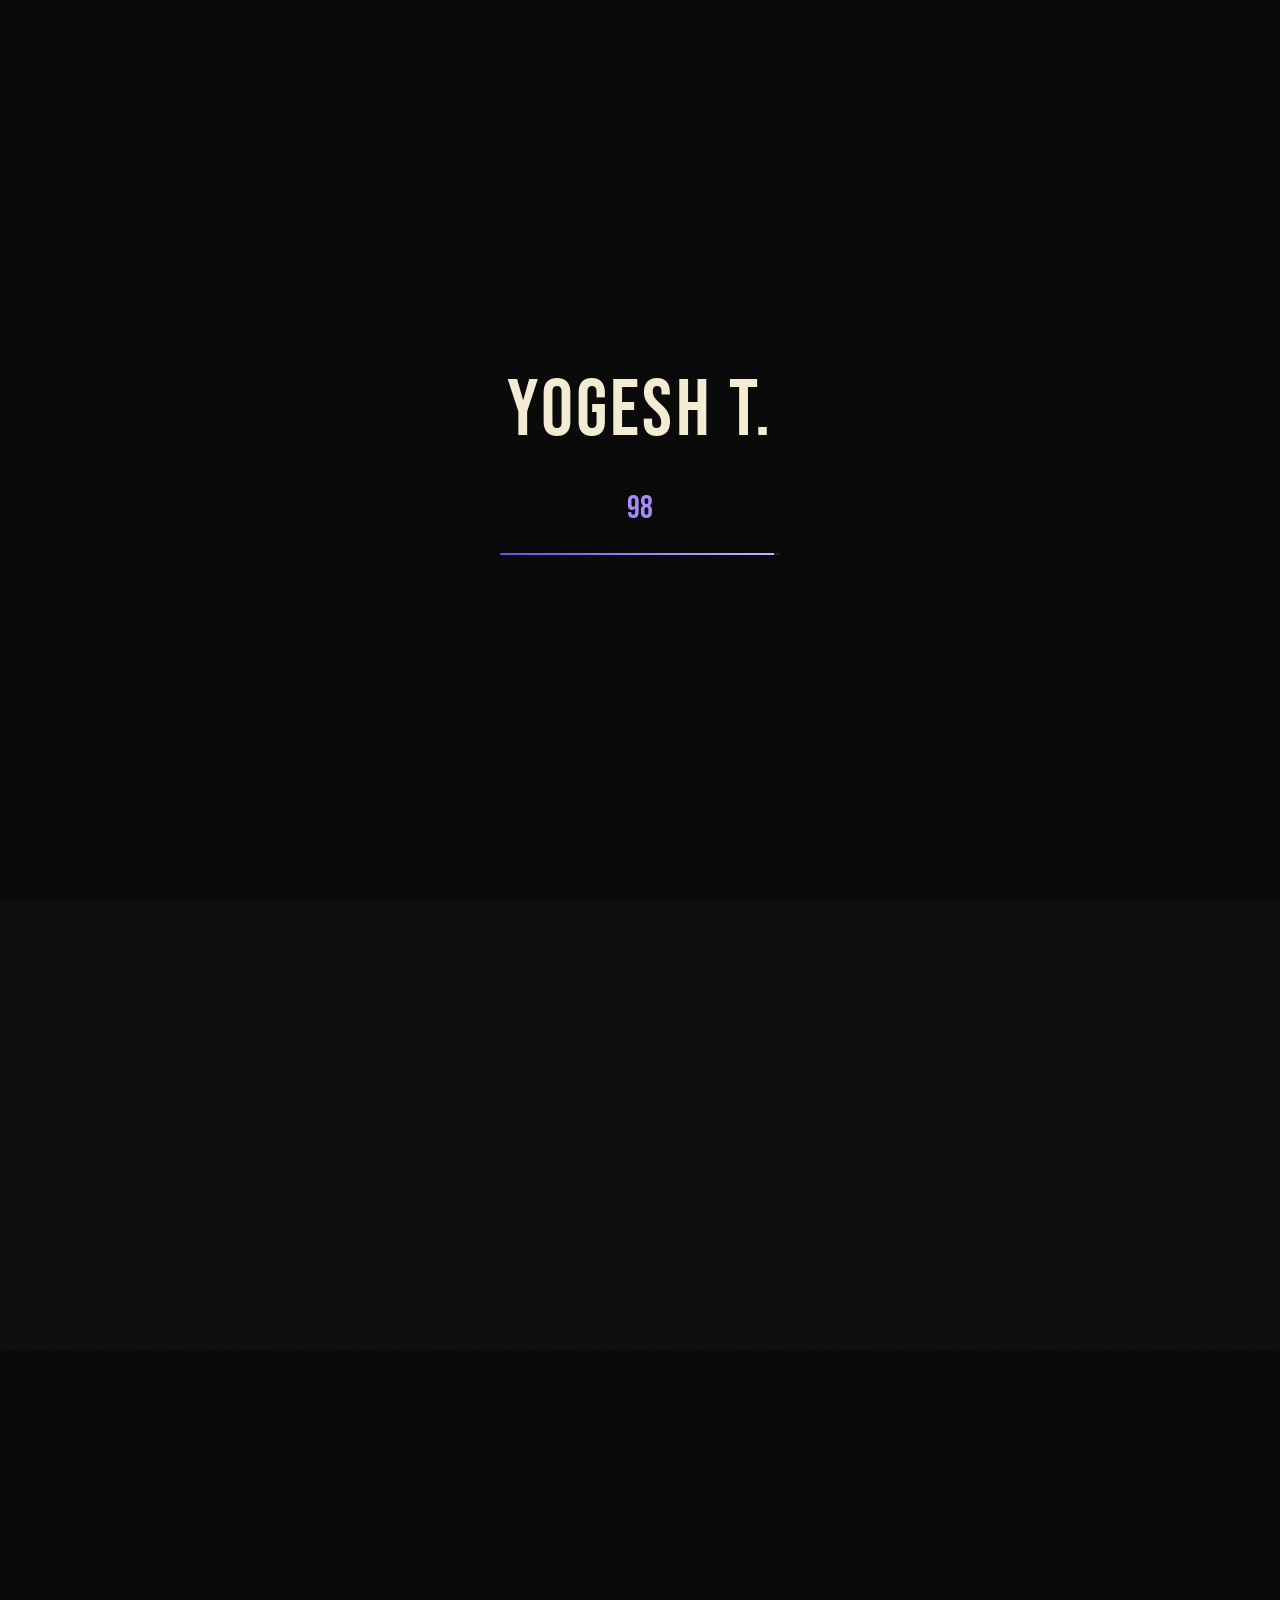
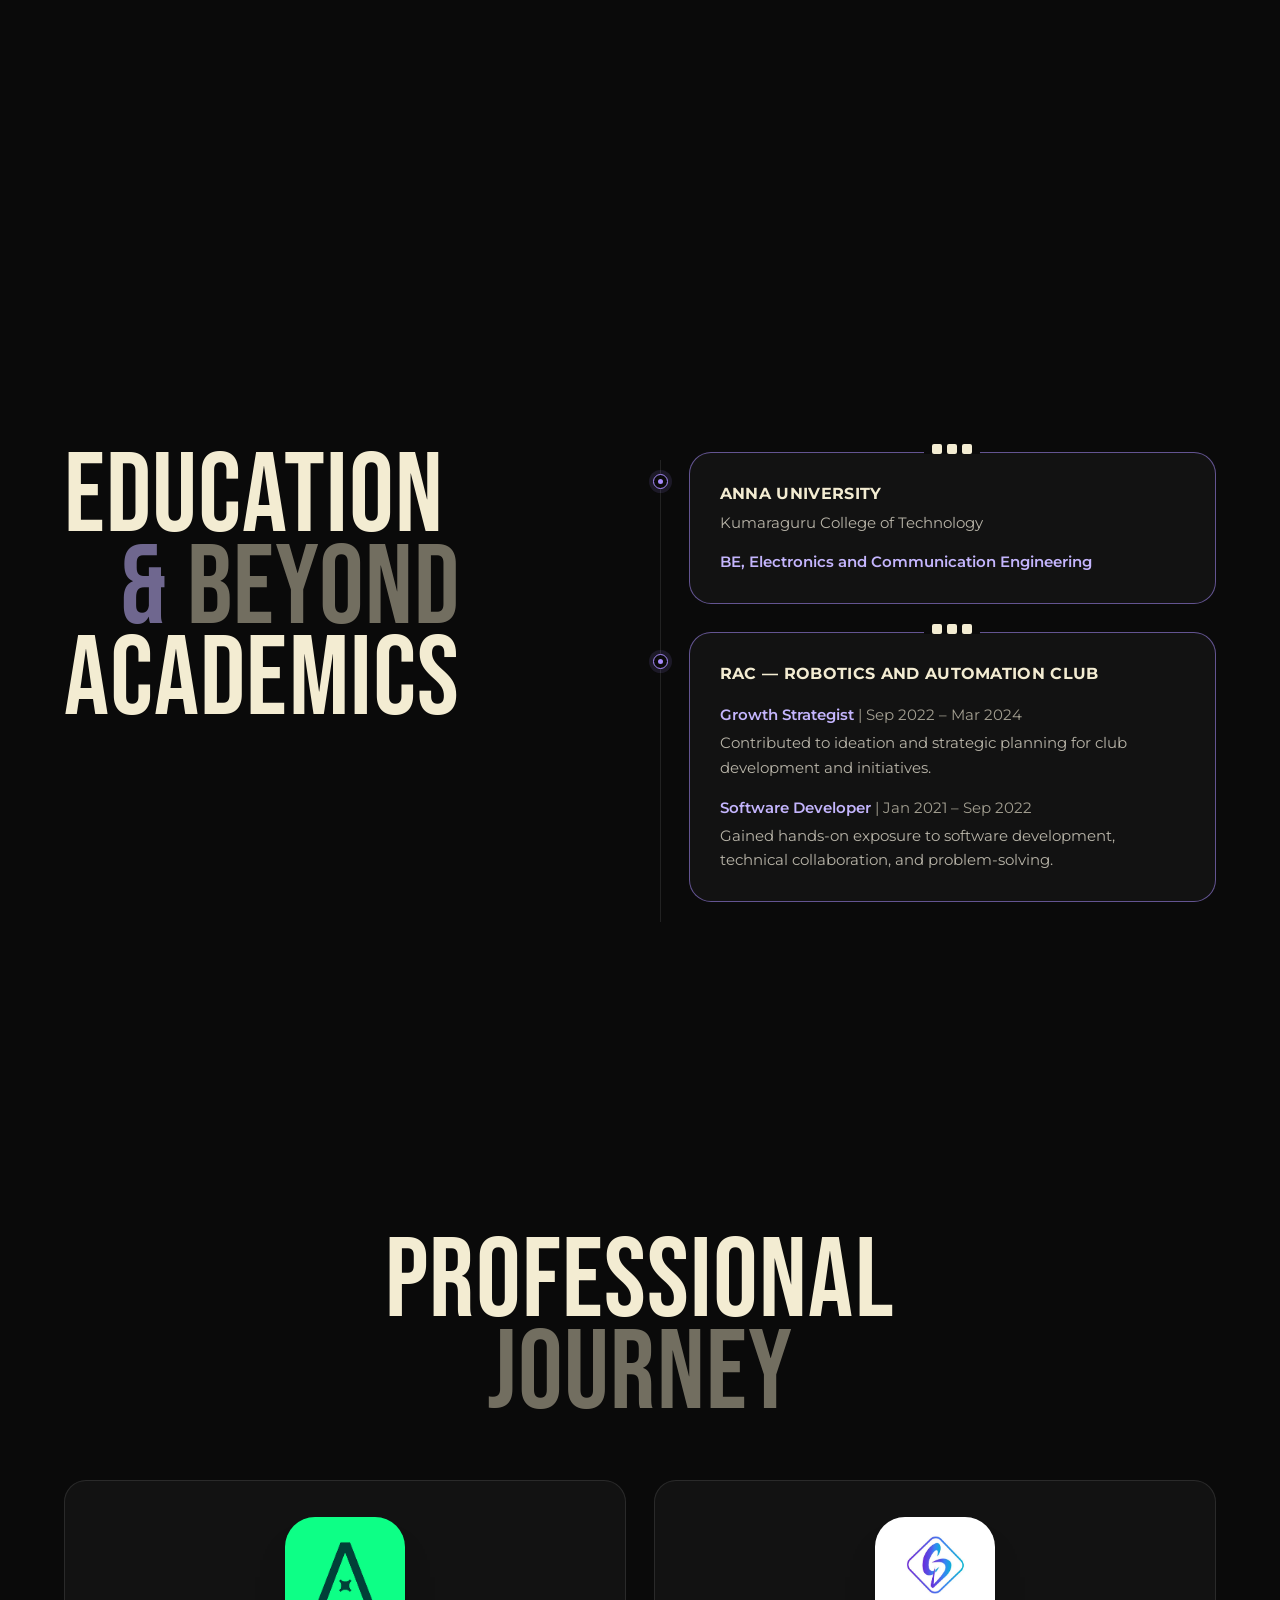
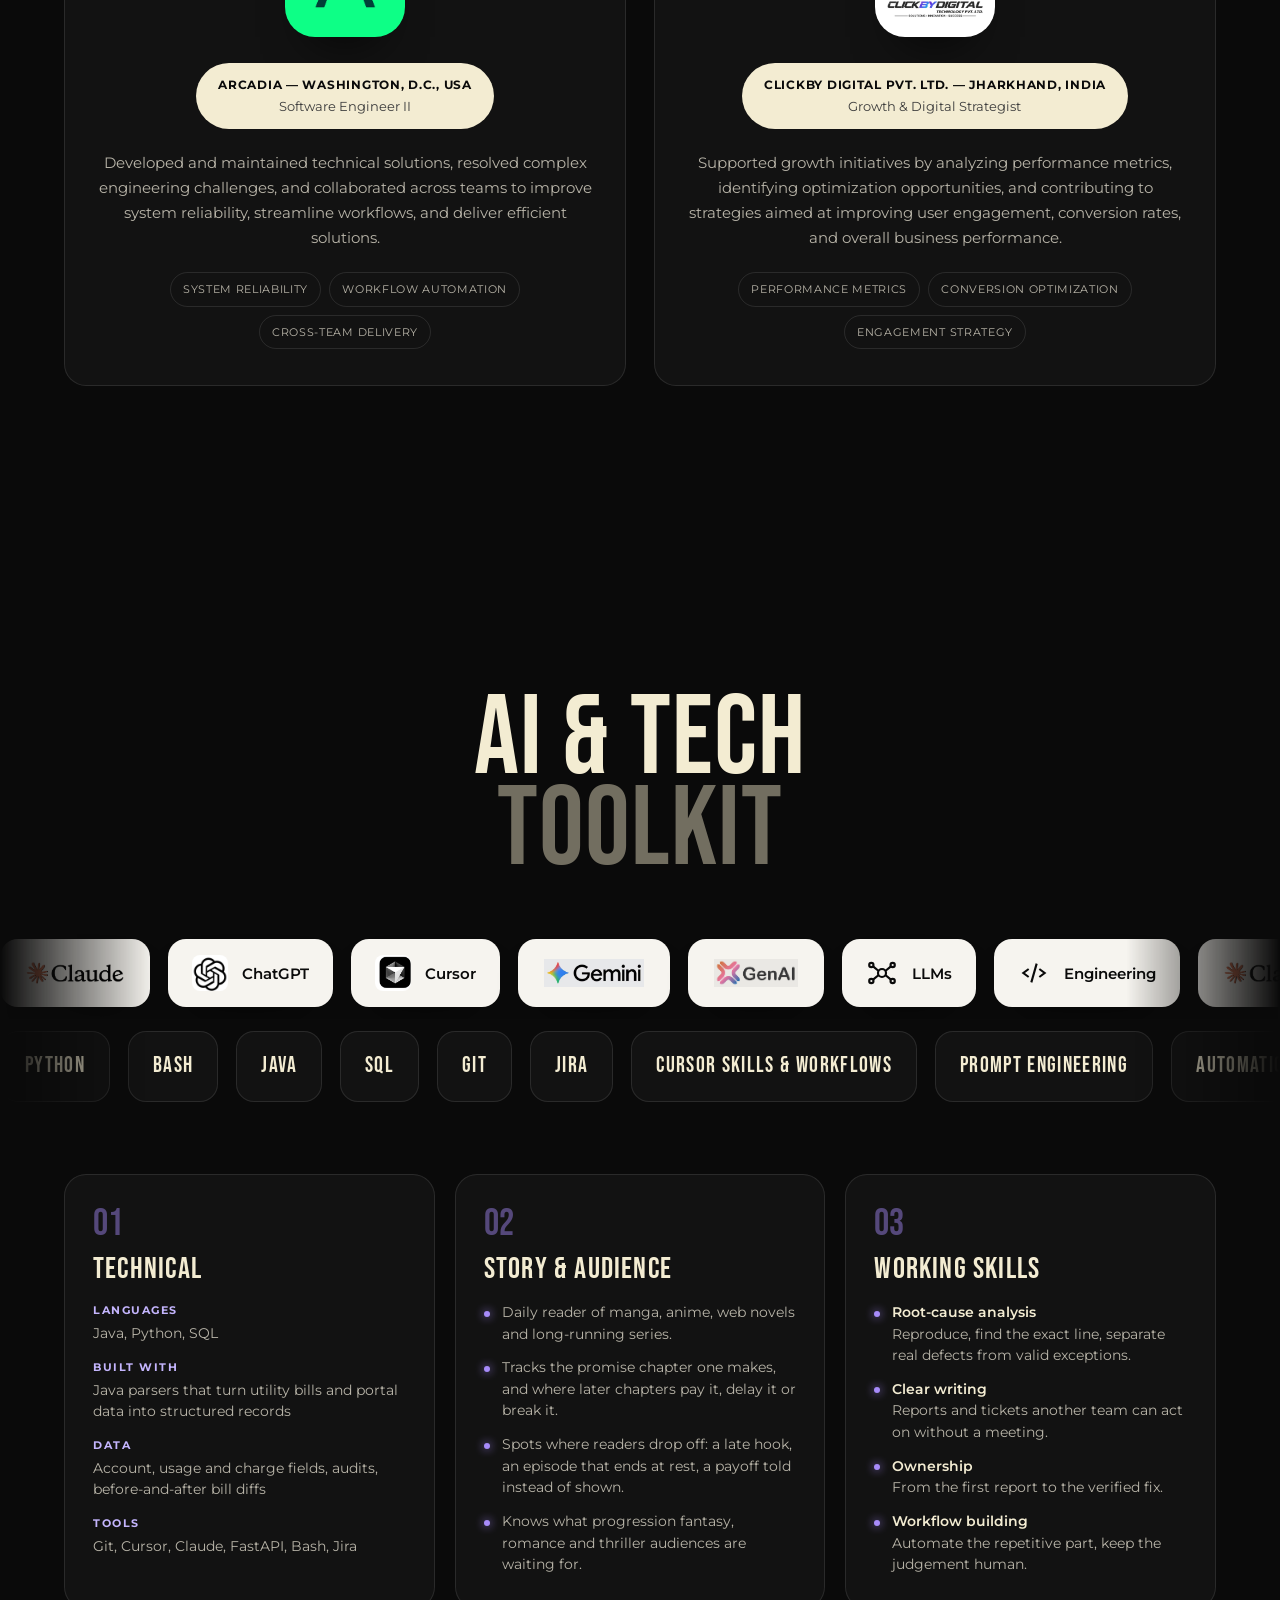
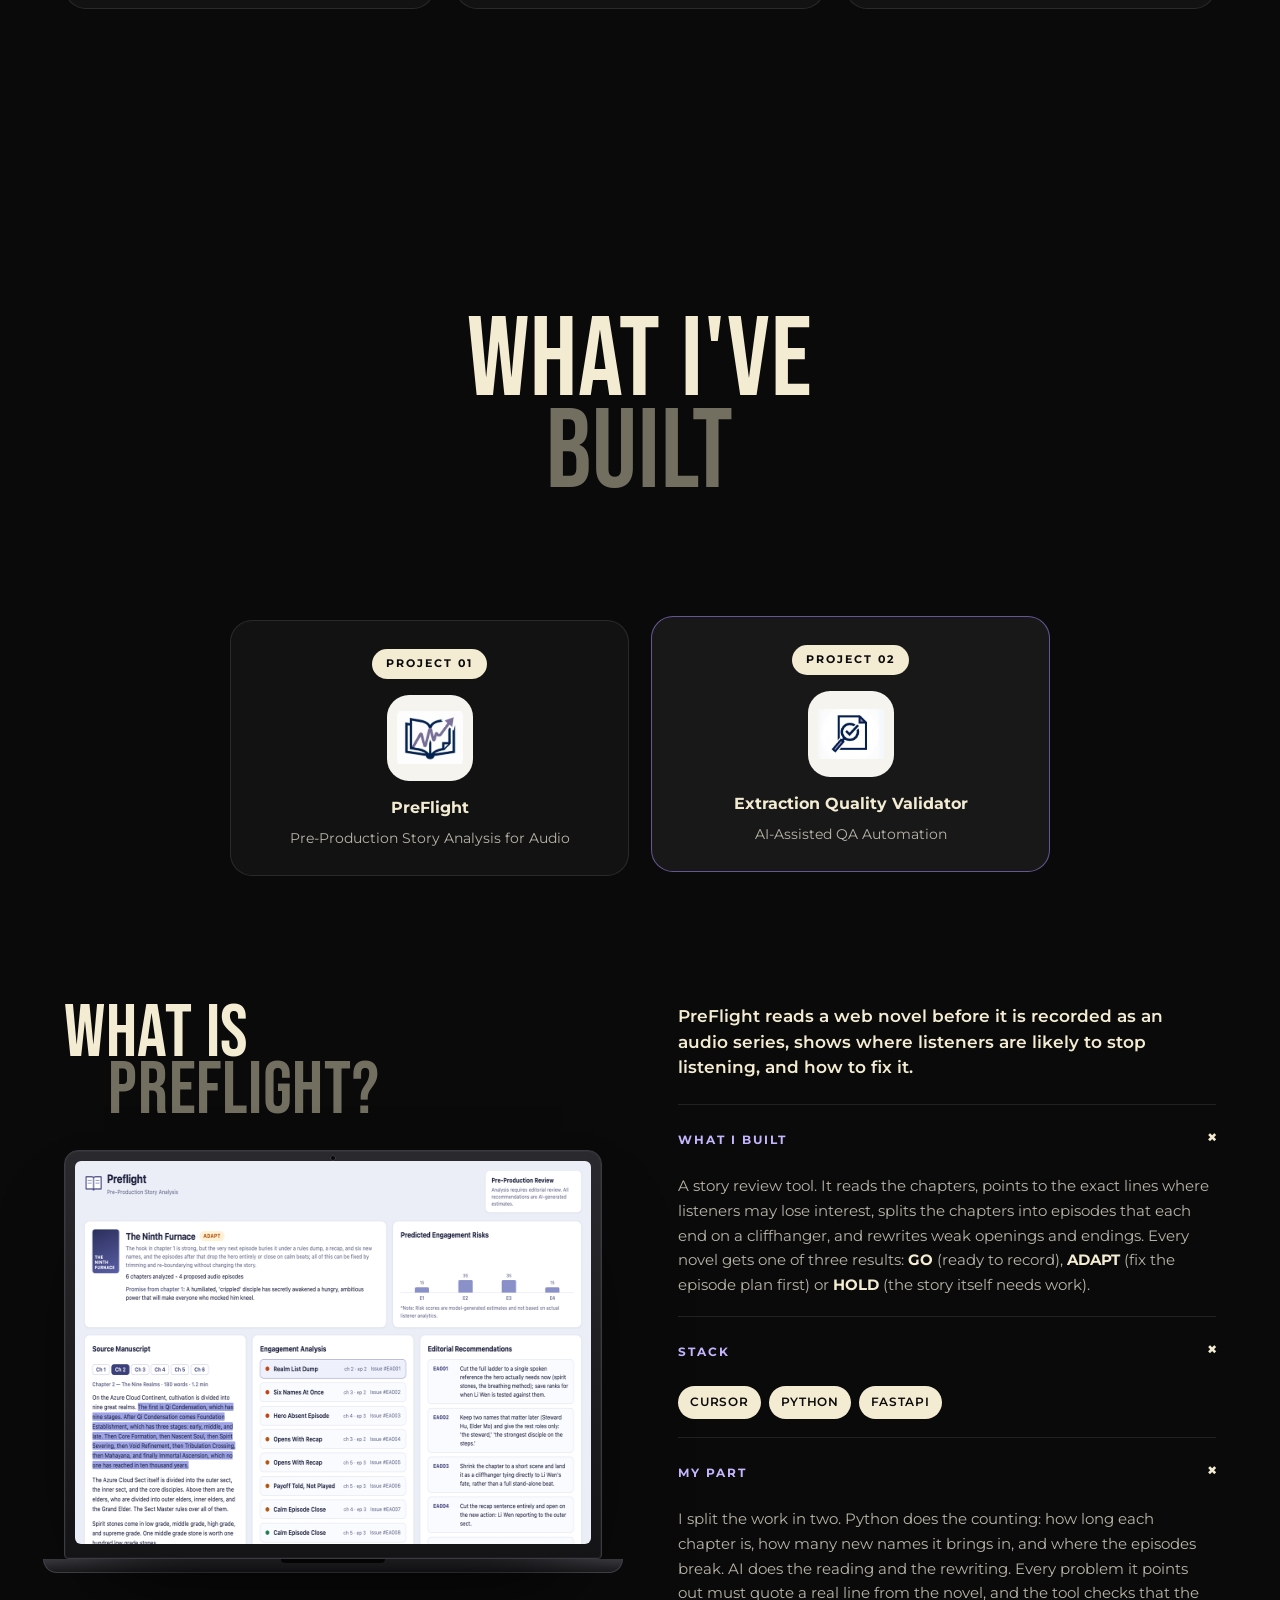
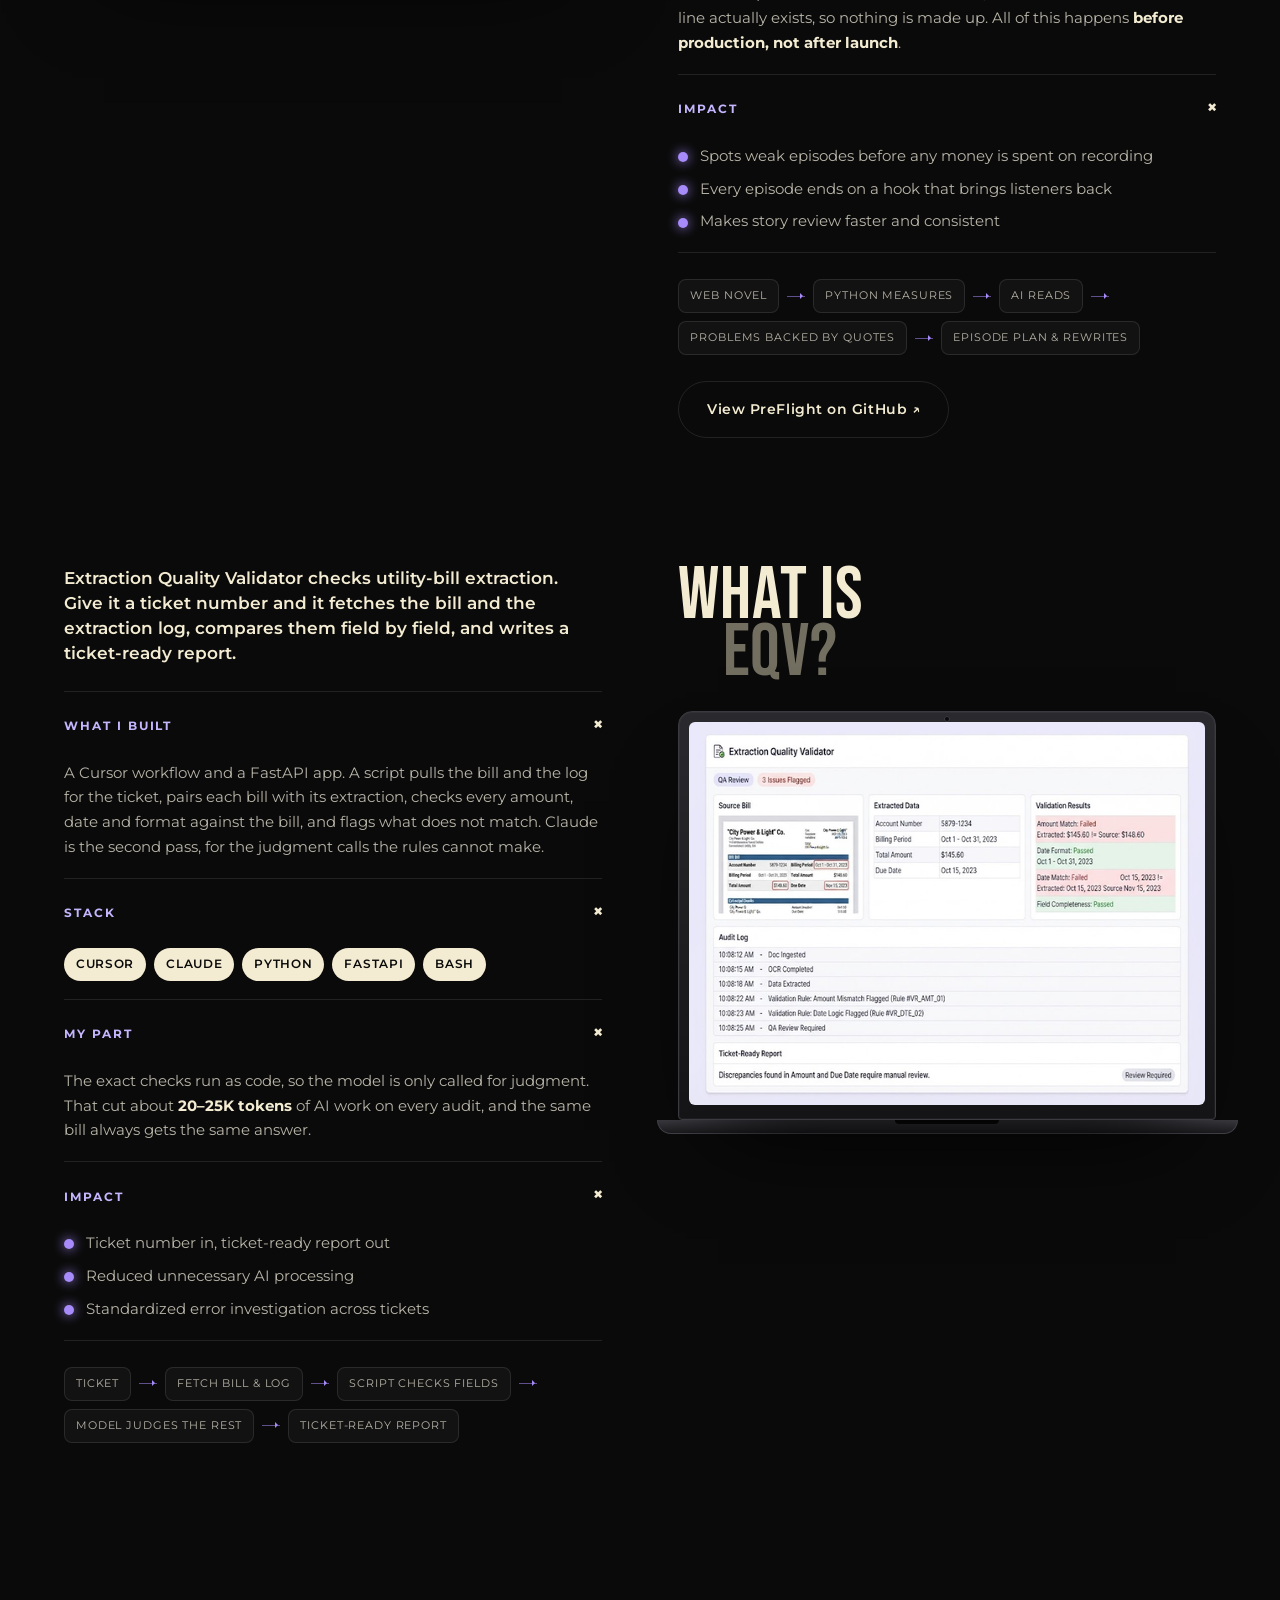
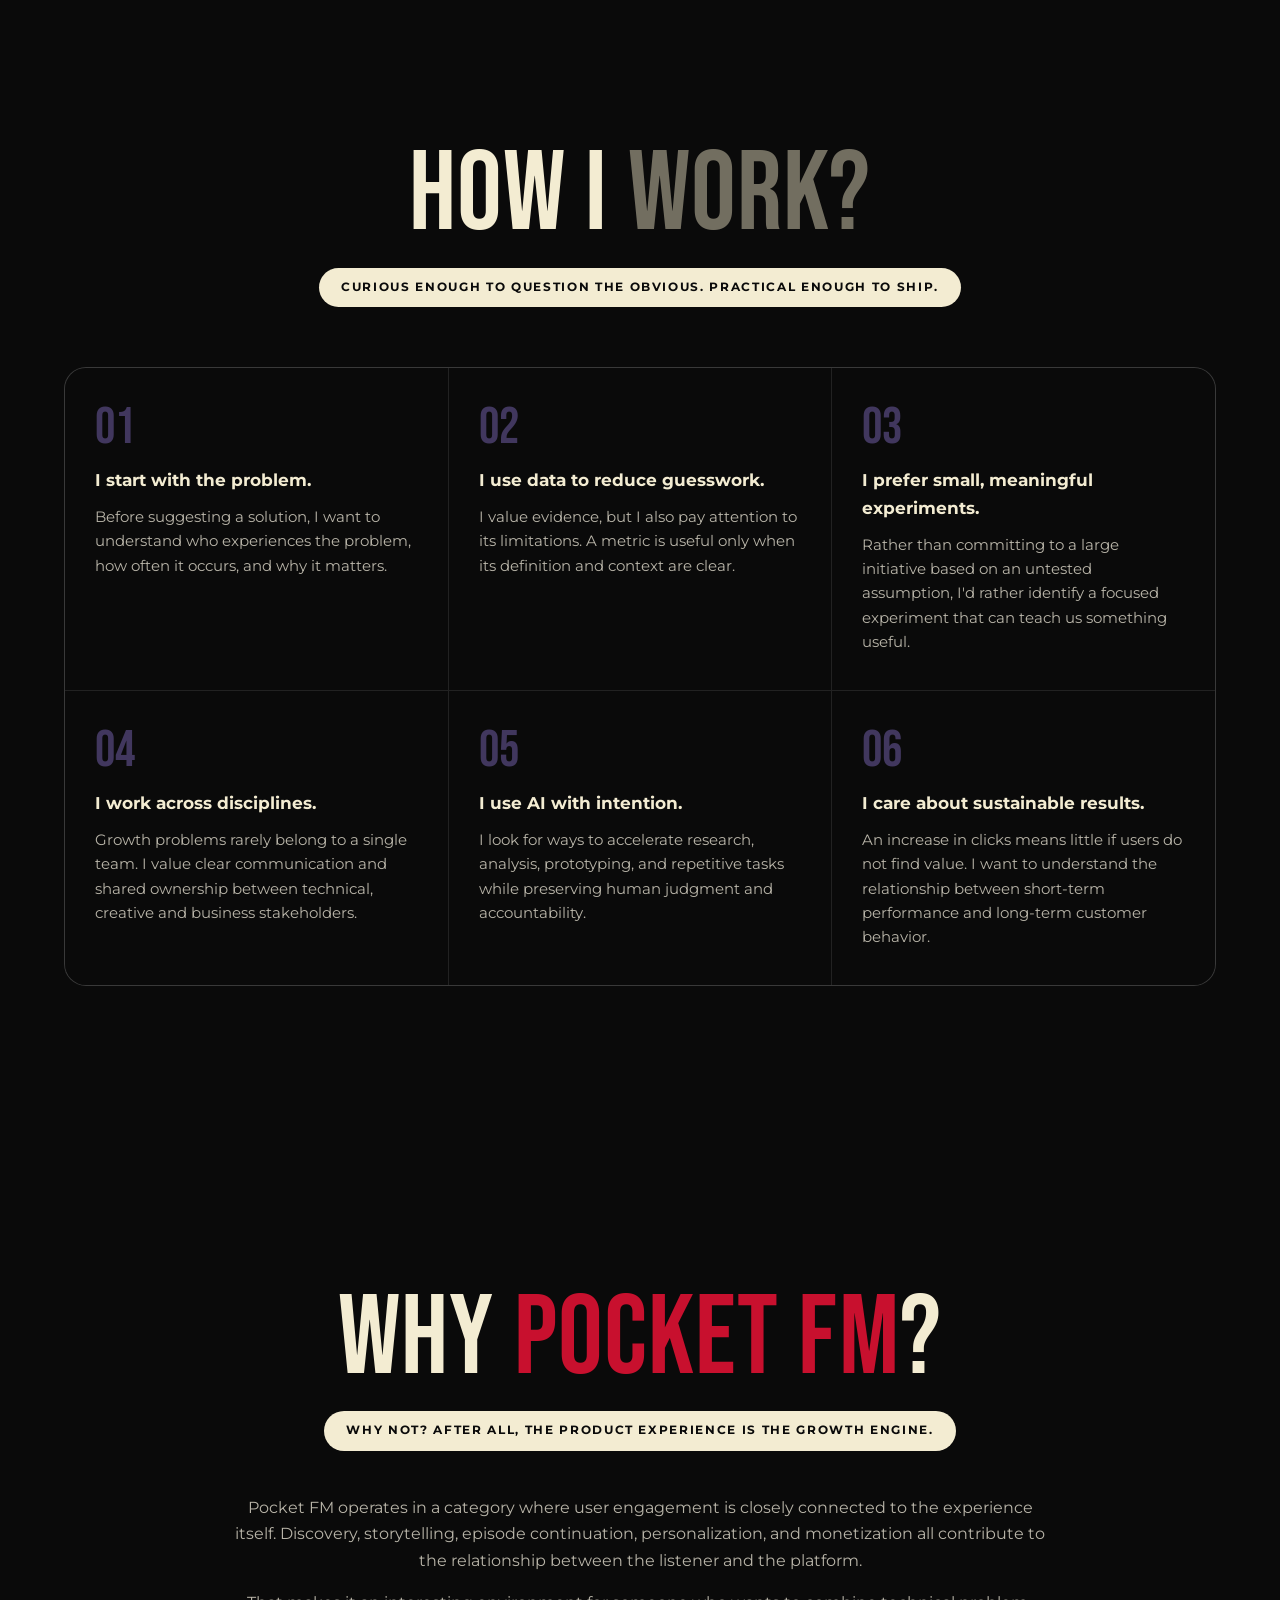
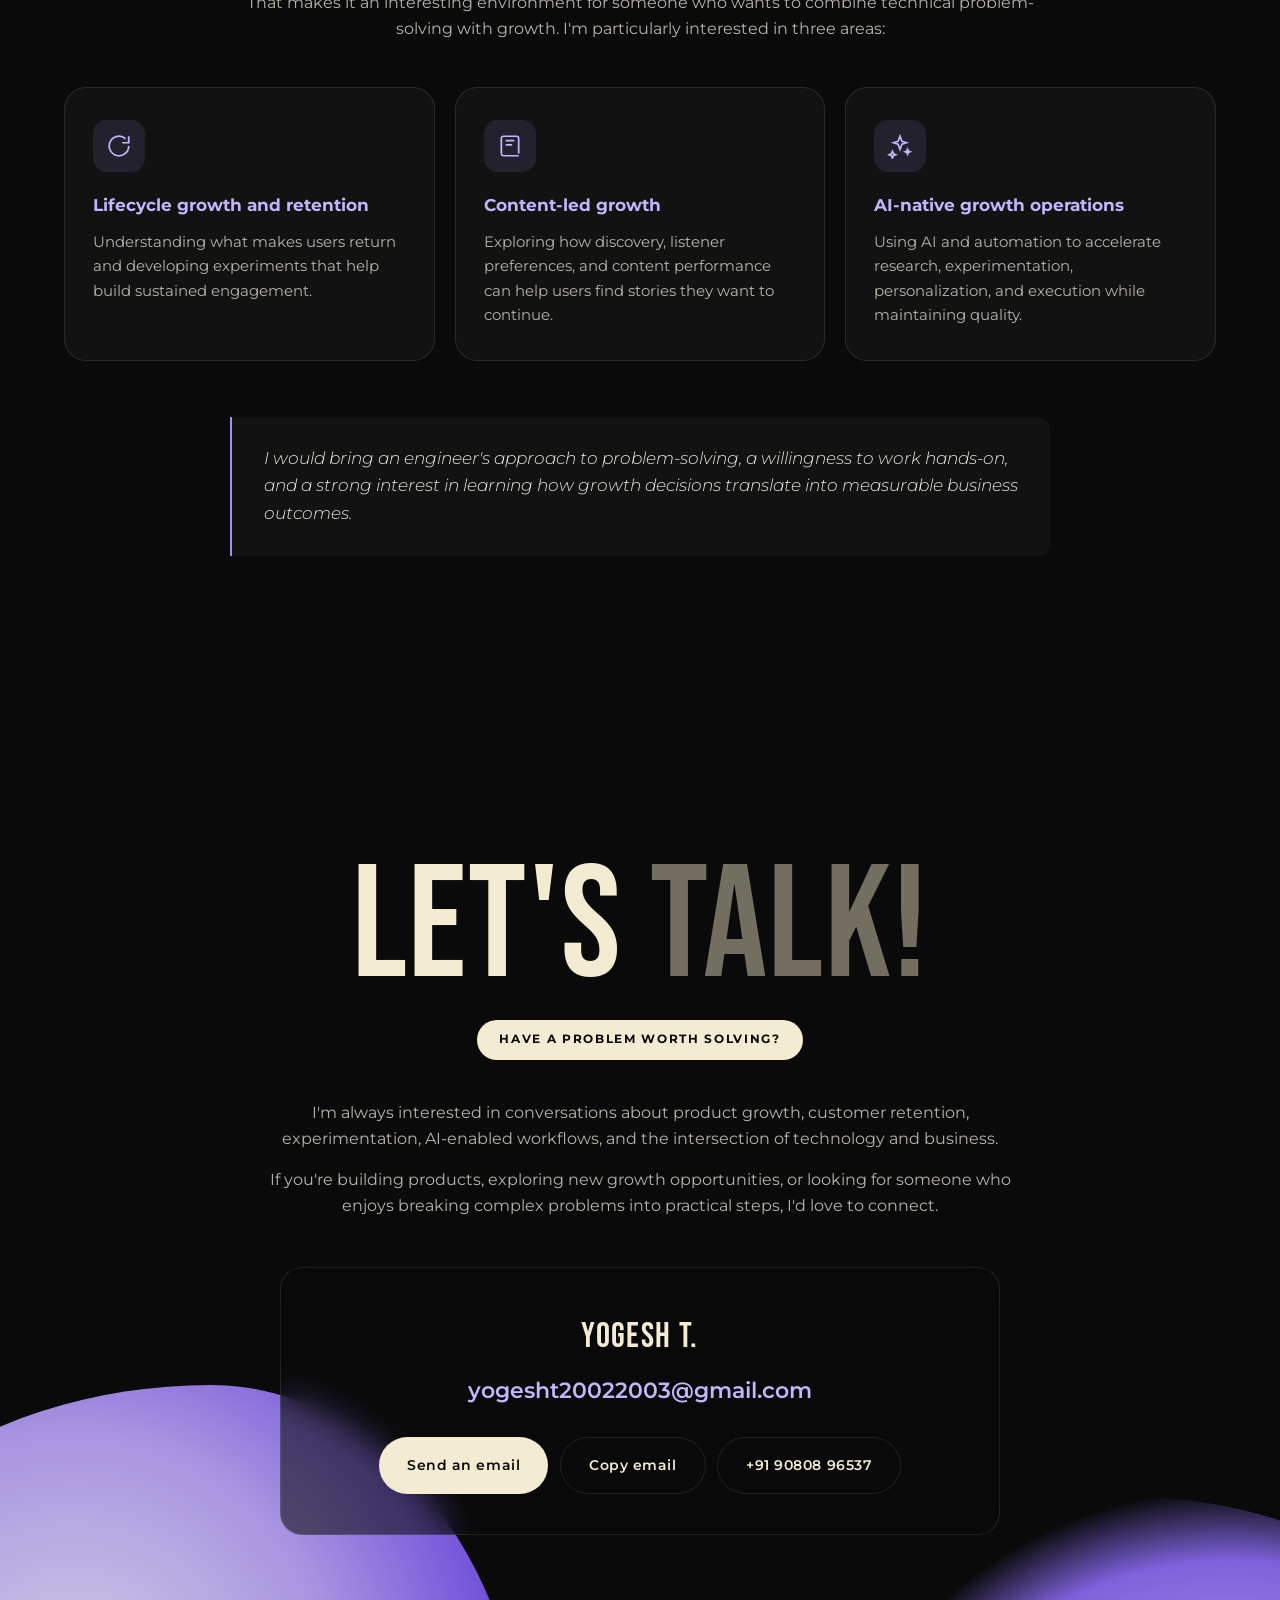
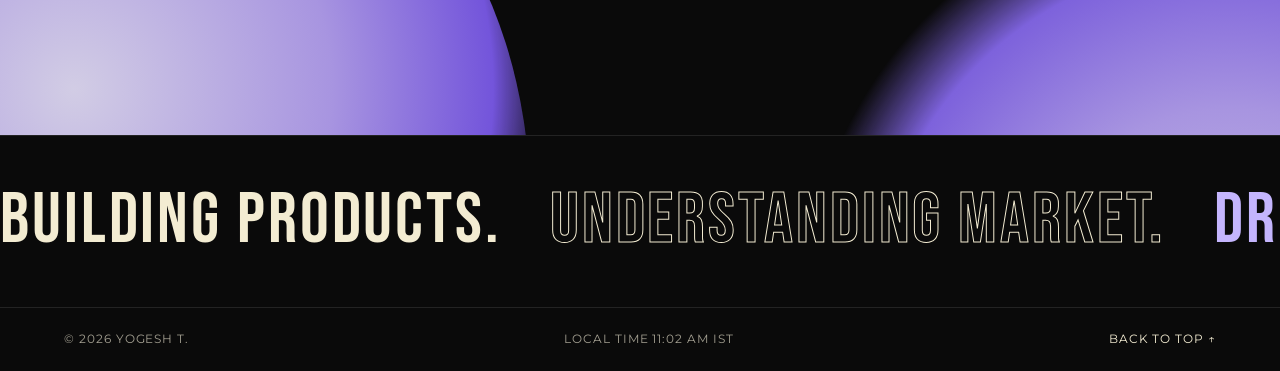
==== index.html @ 3089348a "PreFlight: simpler copy, stack Cursor/Python/FastAPI, no skill wording; tighten print spacing" ====
<!DOCTYPE html>
<html lang="en">
<head>
  <meta charset="UTF-8" />
  <meta name="viewport" content="width=device-width, initial-scale=1.0" />
  <title>Yogesh T. — Building Products. Understanding Market. Driving Growth.</title>
  <meta name="description" content="Portfolio of Yogesh T. — software engineer turned growth-minded builder. AI-assisted QA automation, content and engagement analysis, lifecycle growth and experimentation." />
  <meta name="theme-color" content="#0a0a0a" />
  <meta property="og:title" content="Yogesh T. — Portfolio" />
  <meta property="og:description" content="Building Products. Understanding Market. Driving Growth." />
  <meta property="og:type" content="website" />
  <meta property="og:image" content="assets/img/portrait.jpg" />
  <link rel="icon" href="data:image/svg+xml,%3Csvg xmlns='http://www.w3.org/2000/svg' viewBox='0 0 64 64'%3E%3Crect width='64' height='64' rx='14' fill='%230a0a0a'/%3E%3Ctext x='50%25' y='56%25' dominant-baseline='middle' text-anchor='middle' font-family='Impact,Arial Narrow,sans-serif' font-size='40' fill='%23f3ecd2'%3EY%3C/text%3E%3C/svg%3E" />
  <link rel="preconnect" href="https://fonts.googleapis.com" />
  <link rel="preconnect" href="https://fonts.gstatic.com" crossorigin />
  <link href="https://fonts.googleapis.com/css2?family=Bebas+Neue&family=Montserrat:ital,wght@0,300;0,400;0,500;0,600;0,700;1,400&display=swap" rel="stylesheet" />
  <link rel="stylesheet" href="css/styles.css" />
</head>
<body>

  <!-- Preloader -->
  <div class="preloader" id="preloader" aria-hidden="true">
    <div class="preloader__inner">
      <span class="preloader__name">YOGESH T.</span>
      <span class="preloader__count" id="preloaderCount">0</span>
      <div class="preloader__bar"><span id="preloaderBar"></span></div>
    </div>
  </div>

  <!-- Custom cursor -->
  <div class="cursor" id="cursor" aria-hidden="true">
    <div class="cursor__dot"></div>
    <div class="cursor__ring"><span class="cursor__label"></span></div>
  </div>

  <!-- Grain overlay -->
  <div class="grain" aria-hidden="true"></div>

  <!-- Ambient blobs -->
  <div class="ambient" aria-hidden="true">
    <div class="ambient__blob ambient__blob--1" data-depth="0.04"></div>
    <div class="ambient__blob ambient__blob--2" data-depth="0.07"></div>
    <div class="ambient__blob ambient__blob--3" data-depth="0.03"></div>
  </div>

  <!-- Scroll progress -->
  <div class="progress" aria-hidden="true"><span id="progressBar"></span></div>

  <!-- Navigation -->
  <header class="nav" id="nav">
    <a href="#top" class="nav__logo" data-cursor="hover">Y<span>T.</span></a>
    <nav class="nav__links" id="navLinks" aria-label="Primary">
      <a href="#about" data-cursor="hover">About</a>
      <a href="#journey" data-cursor="hover">Journey</a>
      <a href="#toolkit" data-cursor="hover">Toolkit</a>
      <a href="#work" data-cursor="hover">Work</a>
      <a href="#process" data-cursor="hover">Process</a>
      <a href="#pocketfm" data-cursor="hover">Pocket FM</a>
      <a href="#contact" class="nav__cta" data-cursor="hover">Let's talk</a>
    </nav>
    <button class="nav__burger" id="navBurger" aria-label="Toggle navigation" aria-expanded="false" aria-controls="navLinks">
      <span></span><span></span>
    </button>
  </header>

  <main id="top">

    <!-- ===================== HERO ===================== -->
    <section class="hero" id="hero">
      <div class="hero__wave hero__wave--tl" aria-hidden="true"></div>
      <div class="hero__wave hero__wave--br" aria-hidden="true"></div>
      <div class="hero__grid" aria-hidden="true"></div>

      <div class="hero__content">
        <p class="hero__eyebrow reveal"><span class="pulse"></span> Open to growth &amp; product roles</p>
        <h1 class="hero__title" id="heroTitle" aria-label="Yogesh T.">
          <span class="hero__word" data-split>YOGESH</span>
          <span class="hero__word hero__word--accent" data-split>T.</span>
        </h1>
        <p class="hero__tagline reveal" data-delay="600">
          <span class="rotate" id="rotator">
            <span class="rotate__item is-active">Building Products.</span>
            <span class="rotate__item">Understanding Market.</span>
            <span class="rotate__item">Driving Growth.</span>
          </span>
        </p>
        <div class="hero__actions reveal" data-delay="800">
          <a href="#about" class="btn btn--primary magnetic" data-cursor="hover">
            <span>View my portfolio</span>
            <svg width="18" height="18" viewBox="0 0 24 24" fill="none" stroke="currentColor" stroke-width="2"><path d="M12 5v14M5 12l7 7 7-7"/></svg>
          </a>
          <a href="#work" class="btn btn--ghost magnetic" data-cursor="hover"><span>See what I've built</span></a>
        </div>
      </div>

      <div class="hero__scroll reveal" data-delay="1200" aria-hidden="true">
        <span>Scroll</span>
        <div class="hero__scroll-line"></div>
      </div>

      <div class="hero__meta reveal" data-delay="1000">
        <span>Software Engineer → Growth</span>
        <span>AI-native builder</span>
        <span>India · Remote</span>
      </div>
    </section>

    <!-- ===================== ABOUT ===================== -->
    <section class="section about" id="about">
      <div class="container about__grid">
        <div class="about__media reveal">
          <div class="portrait tilt" data-tilt>
            <div class="portrait__glow"></div>
            <img src="assets/img/portrait.jpg" alt="Portrait of Yogesh T." width="672" height="843" loading="eager" />
            <div class="portrait__badge">
              <span class="portrait__badge-dot"></span> Available for work
            </div>
          </div>
          <div class="about__stats">
            <div class="stat">
              <span class="stat__num"><span data-count="25">0</span>K</span>
              <span class="stat__label">AI tokens saved per run</span>
            </div>
            <div class="stat">
              <span class="stat__num"><span data-count="2">0</span></span>
              <span class="stat__label">AI products shipped</span>
            </div>
            <div class="stat">
              <span class="stat__num"><span data-count="3">0</span></span>
              <span class="stat__label">Growth focus areas</span>
            </div>
          </div>
        </div>

        <div class="about__copy">
          <h2 class="heading reveal">
            <span class="heading__line">About</span>
            <span class="heading__line heading__line--muted">Me</span>
          </h2>
          <p class="about__lead reveal" data-delay="100">
            I build with logic.<br />I think beyond the code.
          </p>
          <p class="reveal" data-delay="200">
            I'm a <mark>tech-savvy professional</mark> with a passion for solving problems, understanding user behavior, and <mark>turning ideas into measurable outcomes</mark>.
          </p>
          <p class="reveal" data-delay="300">
            With a <mark>background in software engineering and hands-on experience with AI-powered tools</mark>, I bring a technical, analytical, and solution-oriented approach to product and business challenges.
          </p>
          <p class="reveal" data-delay="400">
            I'm particularly interested in the <mark>intersection of technology, user engagement, experimentation, and business growth</mark>.
          </p>
          <div class="about__tags reveal" data-delay="500">
            <span>Product thinking</span><span>Experimentation</span><span>User behavior</span><span>AI workflows</span><span>Growth strategy</span>
          </div>
        </div>
      </div>
    </section>

    <!-- ===================== EDUCATION ===================== -->
    <section class="section education" id="education">
      <div class="container">
        <div class="education__grid">
          <h2 class="heading heading--stack reveal">
            <span class="heading__line">Education</span>
            <span class="heading__line heading__line--muted"><em>&amp;</em> Beyond</span>
            <span class="heading__line">Academics</span>
          </h2>

          <div class="timeline">
            <div class="timeline__line" aria-hidden="true"><span id="timelineFill"></span></div>

            <article class="timeline__item reveal">
              <div class="timeline__dot"></div>
              <div class="card card--outline">
                <div class="card__pips" aria-hidden="true"><i></i><i></i><i></i></div>
                <h3 class="card__title">Anna University</h3>
                <p class="card__sub">Kumaraguru College of Technology</p>
                <p class="card__hl">BE, Electronics and Communication Engineering</p>
              </div>
            </article>

            <article class="timeline__item reveal" data-delay="150">
              <div class="timeline__dot"></div>
              <div class="card card--outline">
                <div class="card__pips" aria-hidden="true"><i></i><i></i><i></i></div>
                <h3 class="card__title">RAC — Robotics and Automation Club</h3>
                <div class="role">
                  <h4>Growth Strategist <span>| Sep 2022 – Mar 2024</span></h4>
                  <p>Contributed to ideation and strategic planning for club development and initiatives.</p>
                </div>
                <div class="role">
                  <h4>Software Developer <span>| Jan 2021 – Sep 2022</span></h4>
                  <p>Gained hands-on exposure to software development, technical collaboration, and problem-solving.</p>
                </div>
              </div>
            </article>
          </div>
        </div>
      </div>
    </section>

    <!-- ===================== JOURNEY ===================== -->
    <section class="section journey" id="journey">
      <div class="container">
        <h2 class="heading heading--center reveal">
          <span class="heading__line">Professional</span>
          <span class="heading__line heading__line--muted">Journey</span>
        </h2>

        <div class="journey__grid">
          <article class="exp tilt reveal" data-tilt data-cursor="hover">
            <div class="exp__logo exp__logo--arcadia">
              <img src="assets/img/logo-arcadia.png" alt="Arcadia logo" width="313" height="313" loading="lazy" />
            </div>
            <div class="exp__pill">
              <strong>Arcadia — Washington, D.C., USA</strong>
              <span>Software Engineer II</span>
            </div>
            <p>Developed and maintained technical solutions, resolved complex engineering challenges, and collaborated across teams to improve system reliability, streamline workflows, and deliver efficient solutions.</p>
            <ul class="exp__chips">
              <li>System reliability</li><li>Workflow automation</li><li>Cross-team delivery</li>
            </ul>
          </article>

          <article class="exp tilt reveal" data-tilt data-delay="150" data-cursor="hover">
            <div class="exp__logo exp__logo--clickby">
              <img src="assets/img/logo-clickby.png" alt="ClickBy Digital logo" width="313" height="300" loading="lazy" />
            </div>
            <div class="exp__pill">
              <strong>ClickBy Digital Pvt. Ltd. — Jharkhand, India</strong>
              <span>Growth &amp; Digital Strategist</span>
            </div>
            <p>Supported growth initiatives by analyzing performance metrics, identifying optimization opportunities, and contributing to strategies aimed at improving user engagement, conversion rates, and overall business performance.</p>
            <ul class="exp__chips">
              <li>Performance metrics</li><li>Conversion optimization</li><li>Engagement strategy</li>
            </ul>
          </article>
        </div>
      </div>
    </section>

    <!-- ===================== TOOLKIT ===================== -->
    <section class="section toolkit" id="toolkit">
      <div class="container">
        <h2 class="heading heading--center reveal">
          <span class="heading__line">AI &amp; Tech</span>
          <span class="heading__line heading__line--muted">Toolkit</span>
        </h2>
      </div>

      <div class="marquee reveal" data-direction="left">
        <div class="marquee__track">
          <div class="tool tool--wordmark"><img src="assets/img/tool-claude.png" alt="Claude" loading="lazy" /></div>
          <div class="tool"><img src="assets/img/tool-chatgpt.png" alt="" loading="lazy" /><span>ChatGPT</span></div>
          <div class="tool"><img src="assets/img/tool-cursor.png" alt="" loading="lazy" /><span>Cursor</span></div>
          <div class="tool tool--wordmark"><img src="assets/img/tool-gemini.png" alt="Gemini" loading="lazy" /></div>
          <div class="tool tool--wordmark"><img src="assets/img/tool-genai.png" alt="GenAI" loading="lazy" /></div>
          <div class="tool tool--mono"><svg viewBox="0 0 24 24" fill="none" stroke="currentColor" stroke-width="1.6"><circle cx="12" cy="12" r="3"/><circle cx="4" cy="6" r="1.6"/><circle cx="20" cy="6" r="1.6"/><circle cx="4" cy="18" r="1.6"/><circle cx="20" cy="18" r="1.6"/><path d="M9.5 10.5 5.3 7M14.5 10.5l4.2-3.5M9.5 13.5 5.3 17M14.5 13.5l4.2 3.5"/></svg><span>LLMs</span></div>
          <div class="tool tool--mono"><svg viewBox="0 0 24 24" fill="none" stroke="currentColor" stroke-width="1.6"><path d="m8 9-4 3 4 3M16 9l4 3-4 3M14 5l-4 14"/></svg><span>Engineering</span></div>
        </div>
      </div>

      <div class="marquee reveal" data-direction="right" data-delay="100">
        <div class="marquee__track">
          <div class="tool tool--text">Python</div>
          <div class="tool tool--text">Bash</div>
          <div class="tool tool--text">Java</div>
          <div class="tool tool--text">SQL</div>
          <div class="tool tool--text">Git</div>
          <div class="tool tool--text">Jira</div>
          <div class="tool tool--text">Cursor Skills &amp; Workflows</div>
          <div class="tool tool--text">Prompt Engineering</div>
          <div class="tool tool--text">Automation</div>
          <div class="tool tool--text">Experimentation</div>
          <div class="tool tool--text">Analytics</div>
          <div class="tool tool--text">Growth Strategy</div>
        </div>
      </div>

      <div class="container">
        <div class="skills">
          <article class="skill reveal">
            <span class="skill__num">01</span>
            <h3>Technical</h3>
            <dl class="skill__rows">
              <div><dt>Languages</dt><dd>Java, Python, SQL</dd></div>
              <div><dt>Built with</dt><dd>Java parsers that turn utility bills and portal data into structured records</dd></div>
              <div><dt>Data</dt><dd>Account, usage and charge fields, audits, before-and-after bill diffs</dd></div>
              <div><dt>Tools</dt><dd>Git, Cursor, Claude, FastAPI, Bash, Jira</dd></div>
            </dl>
          </article>

          <article class="skill reveal" data-delay="120">
            <span class="skill__num">02</span>
            <h3>Story &amp; Audience</h3>
            <ul class="skill__list">
              <li>Daily reader of manga, anime, web novels and long-running series.</li>
              <li>Tracks the promise chapter one makes, and where later chapters pay it, delay it or break it.</li>
              <li>Spots where readers drop off: a late hook, an episode that ends at rest, a payoff told instead of shown.</li>
              <li>Knows what progression fantasy, romance and thriller audiences are waiting for.</li>
            </ul>
          </article>

          <article class="skill reveal" data-delay="240">
            <span class="skill__num">03</span>
            <h3>Working Skills</h3>
            <ul class="skill__list">
              <li><strong>Root-cause analysis</strong> Reproduce, find the exact line, separate real defects from valid exceptions.</li>
              <li><strong>Clear writing</strong> Reports and tickets another team can act on without a meeting.</li>
              <li><strong>Ownership</strong> From the first report to the verified fix.</li>
              <li><strong>Workflow building</strong> Automate the repetitive part, keep the judgement human.</li>
            </ul>
          </article>
        </div>
      </div>
    </section>

    <!-- ===================== WORK ===================== -->
    <section class="section work" id="work">
      <div class="container">
        <h2 class="heading heading--center reveal">
          <span class="heading__line">What I've</span>
          <span class="heading__line heading__line--muted">Built</span>
        </h2>
        <p class="section__sub reveal" data-delay="100">Practical applications of AI, automation, and growth-focused problem-solving.</p>

        <div class="work__index reveal" data-delay="200">
          <button class="work__tab is-active" data-project="preflight" data-cursor="hover">
            <span class="work__tab-num">Project 01</span>
            <img src="assets/img/icon-preflight.png" alt="" loading="lazy" />
            <strong>PreFlight</strong>
            <span>Pre-Production Story Analysis for Audio</span>
          </button>
          <button class="work__tab" data-project="eqv" data-cursor="hover">
            <span class="work__tab-num">Project 02</span>
            <img src="assets/img/icon-eqv.png" alt="" loading="lazy" />
            <strong>Extraction Quality Validator</strong>
            <span>AI-Assisted QA Automation</span>
          </button>
        </div>
      </div>

      <!-- Project 01 -->
      <article class="project" id="project-preflight" data-project-panel="preflight">
        <div class="container project__grid">
          <div class="project__visual reveal">
            <h3 class="heading heading--sm">
              <span class="heading__line">What is</span>
              <span class="heading__line heading__line--muted">PreFlight?</span>
            </h3>
            <div class="laptop tilt" data-tilt data-cursor="view" data-lightbox="assets/img/shot-preflight.png" data-lightbox-title="PreFlight — The Ninth Furnace, verdict ADAPT">
              <div class="laptop__screen">
                <img src="assets/img/shot-preflight.png" alt="PreFlight review board for the example novel The Ninth Furnace" width="615" height="383" loading="lazy" />
              </div>
              <div class="laptop__base"></div>
            </div>
          </div>

          <div class="project__copy">
            <p class="project__intro reveal">PreFlight reads a web novel before it is recorded as an audio series, shows where listeners are likely to stop listening, and how to fix it.</p>

            <div class="accordion reveal" data-delay="100">
              <details open>
                <summary data-cursor="hover">What I built</summary>
                <p>A story review tool. It reads the chapters, points to the exact lines where listeners may lose interest, splits the chapters into episodes that each end on a cliffhanger, and rewrites weak openings and endings. Every novel gets one of three results: <strong>GO</strong> (ready to record), <strong>ADAPT</strong> (fix the episode plan first) or <strong>HOLD</strong> (the story itself needs work).</p>
              </details>
              <details open>
                <summary data-cursor="hover">Stack</summary>
                <ul class="stack"><li>Cursor</li><li>Python</li><li>FastAPI</li></ul>
              </details>
              <details open>
                <summary data-cursor="hover">My part</summary>
                <p>I split the work in two. Python does the counting: how long each chapter is, how many new names it brings in, and where the episodes break. AI does the reading and the rewriting. Every problem it points out must quote a real line from the novel, and the tool checks that the line actually exists, so nothing is made up. All of this happens <strong>before production, not after launch</strong>.</p>
              </details>
              <details open>
                <summary data-cursor="hover">Impact</summary>
                <ul class="impact">
                  <li>Spots weak episodes before any money is spent on recording</li>
                  <li>Every episode ends on a hook that brings listeners back</li>
                  <li>Makes story review faster and consistent</li>
                </ul>
              </details>
            </div>

            <div class="project__flow reveal" data-delay="200" aria-label="Pipeline">
              <span>Web novel</span><i></i><span>Python measures</span><i></i><span>AI reads</span><i></i><span>Problems backed by quotes</span><i></i><span>Episode plan &amp; rewrites</span>
            </div>

            <div class="project__links reveal" data-delay="260">
              <a class="btn btn--ghost magnetic" href="https://github.com/yogesh-labs108/preflight" target="_blank" rel="noopener" data-cursor="hover"><span>View PreFlight on GitHub ↗</span></a>
            </div>
          </div>
        </div>
      </article>

      <!-- Project 02 -->
      <article class="project project--alt" id="project-eqv" data-project-panel="eqv">
        <div class="container project__grid">
          <div class="project__copy">
            <p class="project__intro reveal">Extraction Quality Validator checks utility-bill extraction. Give it a ticket number and it fetches the bill and the extraction log, compares them field by field, and writes a ticket-ready report.</p>

            <div class="accordion reveal" data-delay="100">
              <details open>
                <summary data-cursor="hover">What I built</summary>
                <p>A Cursor workflow and a FastAPI app. A script pulls the bill and the log for the ticket, pairs each bill with its extraction, checks every amount, date and format against the bill, and flags what does not match. Claude is the second pass, for the judgment calls the rules cannot make.</p>
              </details>
              <details open>
                <summary data-cursor="hover">Stack</summary>
                <ul class="stack"><li>Cursor</li><li>Claude</li><li>Python</li><li>FastAPI</li><li>Bash</li></ul>
              </details>
              <details open>
                <summary data-cursor="hover">My part</summary>
                <p>The exact checks run as code, so the model is only called for judgment. That cut about <strong>20–25K tokens</strong> of AI work on every audit, and the same bill always gets the same answer.</p>
              </details>
              <details open>
                <summary data-cursor="hover">Impact</summary>
                <ul class="impact">
                  <li>Ticket number in, ticket-ready report out</li>
                  <li>Reduced unnecessary AI processing</li>
                  <li>Standardized error investigation across tickets</li>
                </ul>
              </details>
            </div>

            <div class="project__flow reveal" data-delay="200" aria-label="Pipeline">
              <span>Ticket</span><i></i><span>Fetch bill &amp; log</span><i></i><span>Script checks fields</span><i></i><span>Model judges the rest</span><i></i><span>Ticket-ready report</span>
            </div>
          </div>

          <div class="project__visual reveal">
            <h3 class="heading heading--sm">
              <span class="heading__line">What is</span>
              <span class="heading__line heading__line--muted">EQV?</span>
            </h3>
            <div class="laptop tilt" data-tilt data-cursor="view" data-lightbox="assets/img/shot-eqv.png" data-lightbox-title="Extraction Quality Validator">
              <div class="laptop__screen">
                <img src="assets/img/shot-eqv.png" alt="Extraction Quality Validator interface" width="615" height="383" loading="lazy" />
              </div>
              <div class="laptop__base"></div>
            </div>
          </div>
        </div>
      </article>
    </section>

    <!-- ===================== PROCESS ===================== -->
    <section class="section process" id="process">
      <div class="container">
        <h2 class="heading heading--center reveal">
          <span class="heading__line">How I <span class="heading__line--muted">Work?</span></span>
        </h2>
        <p class="ribbon reveal" data-delay="100">Curious enough to question the obvious. Practical enough to ship.</p>

        <div class="principles">
          <article class="principle reveal" data-cursor="hover">
            <span class="principle__num">01</span>
            <h3>I start with the problem.</h3>
            <p>Before suggesting a solution, I want to understand who experiences the problem, how often it occurs, and why it matters.</p>
          </article>
          <article class="principle reveal" data-delay="80" data-cursor="hover">
            <span class="principle__num">02</span>
            <h3>I use data to reduce guesswork.</h3>
            <p>I value evidence, but I also pay attention to its limitations. A metric is useful only when its definition and context are clear.</p>
          </article>
          <article class="principle reveal" data-delay="160" data-cursor="hover">
            <span class="principle__num">03</span>
            <h3>I prefer small, meaningful experiments.</h3>
            <p>Rather than committing to a large initiative based on an untested assumption, I'd rather identify a focused experiment that can teach us something useful.</p>
          </article>
          <article class="principle reveal" data-delay="240" data-cursor="hover">
            <span class="principle__num">04</span>
            <h3>I work across disciplines.</h3>
            <p>Growth problems rarely belong to a single team. I value clear communication and shared ownership between technical, creative and business stakeholders.</p>
          </article>
          <article class="principle reveal" data-delay="320" data-cursor="hover">
            <span class="principle__num">05</span>
            <h3>I use AI with intention.</h3>
            <p>I look for ways to accelerate research, analysis, prototyping, and repetitive tasks while preserving human judgment and accountability.</p>
          </article>
          <article class="principle reveal" data-delay="400" data-cursor="hover">
            <span class="principle__num">06</span>
            <h3>I care about sustainable results.</h3>
            <p>An increase in clicks means little if users do not find value. I want to understand the relationship between short-term performance and long-term customer behavior.</p>
          </article>
        </div>
      </div>
    </section>

    <!-- ===================== POCKET FM ===================== -->
    <section class="section pocketfm" id="pocketfm">
      <div class="container">
        <h2 class="heading heading--center reveal">
          <span class="heading__line">Why <span class="heading__line--red">Pocket FM</span>?</span>
        </h2>
        <p class="ribbon reveal" data-delay="100">Why not? After all, the product experience is the growth engine.</p>

        <div class="pocketfm__intro reveal" data-delay="150">
          <p>Pocket FM operates in a category where user engagement is closely connected to the experience itself. Discovery, storytelling, episode continuation, personalization, and monetization all contribute to the relationship between the listener and the platform.</p>
          <p>That makes it an interesting environment for someone who wants to combine technical problem-solving with growth. I'm particularly interested in three areas:</p>
        </div>

        <div class="focus">
          <article class="focus__card reveal" data-cursor="hover">
            <div class="focus__icon"><svg viewBox="0 0 24 24" fill="none" stroke="currentColor" stroke-width="1.6"><path d="M21 12a9 9 0 1 1-3-6.7"/><path d="M21 3v6h-6"/></svg></div>
            <h3>Lifecycle growth and retention</h3>
            <p>Understanding what makes users return and developing experiments that help build sustained engagement.</p>
          </article>
          <article class="focus__card reveal" data-delay="120" data-cursor="hover">
            <div class="focus__icon"><svg viewBox="0 0 24 24" fill="none" stroke="currentColor" stroke-width="1.6"><path d="M4 19V5a2 2 0 0 1 2-2h12a2 2 0 0 1 2 2v14"/><path d="M4 19a2 2 0 0 0 2 2h14"/><path d="M8 7h8M8 11h6"/></svg></div>
            <h3>Content-led growth</h3>
            <p>Exploring how discovery, listener preferences, and content performance can help users find stories they want to continue.</p>
          </article>
          <article class="focus__card reveal" data-delay="240" data-cursor="hover">
            <div class="focus__icon"><svg viewBox="0 0 24 24" fill="none" stroke="currentColor" stroke-width="1.6"><path d="M12 3l1.8 4.6L18 9l-4.2 1.4L12 15l-1.8-4.6L6 9l4.2-1.4z"/><path d="M5 17l.9 2.1L8 20l-2.1.9L5 23l-.9-2.1L2 20l2.1-.9z"/><path d="M19 15l.7 1.6 1.6.7-1.6.7L19 19.6l-.7-1.6-1.6-.7 1.6-.7z"/></svg></div>
            <h3>AI-native growth operations</h3>
            <p>Using AI and automation to accelerate research, experimentation, personalization, and execution while maintaining quality.</p>
          </article>
        </div>

        <blockquote class="pocketfm__outro reveal" data-delay="200">
          I would bring an engineer's approach to problem-solving, a willingness to work hands-on, and a strong interest in learning how growth decisions translate into measurable business outcomes.
        </blockquote>
      </div>
    </section>

    <!-- ===================== CONTACT ===================== -->
    <section class="section contact" id="contact">
      <div class="contact__wave contact__wave--l" aria-hidden="true"></div>
      <div class="contact__wave contact__wave--r" aria-hidden="true"></div>

      <div class="container">
        <h2 class="heading heading--center heading--xl reveal">
          <span class="heading__line">Let's <span class="heading__line--muted">Talk!</span></span>
        </h2>
        <p class="ribbon reveal" data-delay="100">Have a problem worth solving?</p>

        <div class="contact__copy reveal" data-delay="150">
          <p>I'm always interested in conversations about product growth, customer retention, experimentation, AI-enabled workflows, and the intersection of technology and business.</p>
          <p>If you're building products, exploring new growth opportunities, or looking for someone who enjoys breaking complex problems into practical steps, I'd love to connect.</p>
        </div>

        <div class="contact__card reveal" data-delay="250">
          <div class="contact__name">Yogesh T.</div>
          <a class="contact__email magnetic" href="mailto:yogesht20022003@gmail.com" data-cursor="hover">yogesht20022003@gmail.com</a>
          <div class="contact__row">
            <a class="btn btn--primary magnetic" href="mailto:yogesht20022003@gmail.com?subject=Let%27s%20talk%20growth" data-cursor="hover"><span>Send an email</span></a>
            <button class="btn btn--ghost magnetic" id="copyEmail" data-copy="yogesht20022003@gmail.com" data-cursor="hover"><span>Copy email</span></button>
            <a class="btn btn--ghost magnetic" href="tel:+919080896537" data-cursor="hover"><span>+91 90808 96537</span></a>
          </div>
        </div>
      </div>
    </section>
  </main>

  <footer class="footer">
    <div class="footer__marquee" aria-hidden="true">
      <div class="footer__track">
        <span>Building Products.</span><span>Understanding Market.</span><span>Driving Growth.</span>
        <span>Building Products.</span><span>Understanding Market.</span><span>Driving Growth.</span>
      </div>
    </div>
    <div class="container footer__bar">
      <span>© <span id="year"></span> Yogesh T.</span>
      <span class="footer__time">Local time <span id="localTime">--:--</span> IST</span>
      <a href="#top" class="footer__top" data-cursor="hover">Back to top ↑</a>
    </div>
  </footer>

  <!-- Lightbox -->
  <div class="lightbox" id="lightbox" role="dialog" aria-modal="true" aria-hidden="true">
    <button class="lightbox__close" id="lightboxClose" aria-label="Close" data-cursor="hover">×</button>
    <figure>
      <img id="lightboxImg" src="" alt="" />
      <figcaption id="lightboxCap"></figcaption>
    </figure>
  </div>

  <!-- Toast -->
  <div class="toast" id="toast" role="status" aria-live="polite"></div>

  <script src="js/main.js" defer></script>
</body>
</html>
---- css/styles.css ----
/* ============================================================
   Yogesh T. — Portfolio
   Palette & type lifted from the original Canva design:
   near-black bg, cream condensed display type, lavender accents.
   ============================================================ */

:root {
  --bg: #0a0a0a;
  --bg-2: #111014;
  --surface: rgba(255, 255, 255, 0.035);
  --surface-2: rgba(255, 255, 255, 0.06);
  --border: rgba(255, 255, 255, 0.1);
  --border-strong: rgba(167, 139, 250, 0.55);

  --cream: #f3ecd2;
  --cream-dim: #c9c1a8;
  --muted: #a39f91;
  --text: #e9e6dc;
  --text-dim: #b8b4a8;

  --violet: #a78bfa;
  --violet-2: #c4b5fd;
  --violet-deep: #6d4df2;
  --red: #c8102e;

  --font-display: "Bebas Neue", Impact, "Arial Narrow", sans-serif;
  --font-body: "Montserrat", system-ui, -apple-system, Segoe UI, Roboto, sans-serif;

  --ease-out: cubic-bezier(0.16, 1, 0.3, 1);
  --ease-in-out: cubic-bezier(0.65, 0, 0.35, 1);

  --radius: 22px;
  --radius-sm: 12px;
  --container: 1180px;
  --gutter: clamp(20px, 5vw, 64px);
}

*, *::before, *::after { box-sizing: border-box; }

html {
  scroll-behavior: smooth;
  -webkit-text-size-adjust: 100%;
}

body {
  margin: 0;
  background: var(--bg);
  color: var(--text);
  font-family: var(--font-body);
  font-weight: 400;
  line-height: 1.65;
  overflow-x: hidden;
  -webkit-font-smoothing: antialiased;
  -moz-osx-font-smoothing: grayscale;
}

body.is-loading { overflow: hidden; }

img { max-width: 100%; display: block; }
a { color: inherit; text-decoration: none; }
button { font: inherit; color: inherit; background: none; border: 0; cursor: pointer; }
ul { margin: 0; padding: 0; list-style: none; }
mark { background: none; color: var(--violet); font-weight: 500; }
::selection { background: var(--violet); color: #0a0a0a; }

.container {
  width: min(100% - var(--gutter) * 2, var(--container));
  margin-inline: auto;
}

.section {
  position: relative;
  padding-block: clamp(80px, 12vw, 160px);
}

.section__sub {
  text-align: center;
  color: var(--text-dim);
  max-width: 560px;
  margin: 14px auto 0;
  font-size: 0.95rem;
}

/* ------------------------------------------------------------
   Headings — condensed display type with stacked colour lines
   ------------------------------------------------------------ */
.heading {
  font-family: var(--font-display);
  font-weight: 400;
  letter-spacing: 0.01em;
  line-height: 0.82;
  margin: 0;
  color: var(--cream);
  text-transform: uppercase;
  font-size: clamp(3.2rem, 9vw, 7rem);
}
.heading__line { display: block; }
.heading__line--muted { color: var(--cream-dim); opacity: 0.55; }
.heading__line--red { color: var(--red); }
.heading--stack .heading__line:nth-child(2) {
  margin-left: 0.5em;
}
.heading--stack em {
  font-style: normal;
  color: var(--violet-2);
}
.heading--center { text-align: center; }
.heading--sm { font-size: clamp(2.6rem, 6vw, 4.6rem); margin-bottom: 28px; }
.heading--xl { font-size: clamp(4rem, 13vw, 10rem); }
.heading .heading__line--muted { display: inline; }
.heading > .heading__line.heading__line--muted { display: block; }

/* ------------------------------------------------------------
   Preloader
   ------------------------------------------------------------ */
.preloader {
  position: fixed; inset: 0; z-index: 1000;
  background: var(--bg);
  display: grid; place-items: center;
  transition: clip-path 1s var(--ease-in-out), visibility 1s;
  clip-path: inset(0 0 0 0);
}
.preloader.is-done { clip-path: inset(0 0 100% 0); visibility: hidden; }
.preloader__inner { text-align: center; }
.preloader__name {
  display: block;
  font-family: var(--font-display);
  font-size: clamp(2.4rem, 7vw, 5rem);
  color: var(--cream);
  letter-spacing: 0.04em;
}
.preloader__count {
  display: block;
  font-family: var(--font-display);
  font-size: clamp(1.4rem, 3vw, 2rem);
  color: var(--violet);
  margin-top: 6px;
  font-variant-numeric: tabular-nums;
}
.preloader__bar {
  width: min(280px, 60vw); height: 2px; margin: 18px auto 0;
  background: var(--border); overflow: hidden; border-radius: 2px;
}
.preloader__bar span {
  display: block; height: 100%; width: 0;
  background: linear-gradient(90deg, var(--violet-deep), var(--violet-2));
  transition: width 0.2s linear;
}

/* ------------------------------------------------------------
   Custom cursor
   ------------------------------------------------------------ */
.cursor { position: fixed; inset: 0; pointer-events: none; z-index: 999; }
.cursor__dot, .cursor__ring {
  position: absolute; top: 0; left: 0;
  border-radius: 50%;
  transform: translate(-50%, -50%);
  will-change: transform;
}
.cursor__dot { width: 6px; height: 6px; background: var(--cream); }
.cursor__ring {
  width: 36px; height: 36px;
  border: 1px solid rgba(243, 236, 210, 0.6);
  display: grid; place-items: center;
  transition: width .35s var(--ease-out), height .35s var(--ease-out), background .35s, border-color .35s, opacity .3s;
}
.cursor__label {
  font-size: 10px; letter-spacing: .12em; text-transform: uppercase;
  color: #0a0a0a; font-weight: 600; opacity: 0;
  transition: opacity .2s;
}
.cursor.is-hover .cursor__ring {
  width: 56px; height: 56px;
  background: rgba(167, 139, 250, 0.18);
  border-color: var(--violet);
}
.cursor.is-view .cursor__ring {
  width: 84px; height: 84px;
  background: var(--cream);
  border-color: var(--cream);
}
.cursor.is-view .cursor__label { opacity: 1; }
.cursor.is-view .cursor__dot { opacity: 0; }
.cursor.is-hidden { opacity: 0; }
@media (hover: none), (pointer: coarse) { .cursor { display: none; } }
@media (hover: hover) and (pointer: fine) {
  body.has-cursor, body.has-cursor a, body.has-cursor button, body.has-cursor summary { cursor: none; }
}

/* ------------------------------------------------------------
   Grain, ambient glow, progress bar
   ------------------------------------------------------------ */
.grain {
  position: fixed; inset: -50%; z-index: 998; pointer-events: none;
  opacity: 0.06;
  background-image: url("data:image/svg+xml,%3Csvg xmlns='http://www.w3.org/2000/svg' width='300' height='300'%3E%3Cfilter id='n'%3E%3CfeTurbulence type='fractalNoise' baseFrequency='0.9' numOctaves='3' stitchTiles='stitch'/%3E%3C/filter%3E%3Crect width='100%25' height='100%25' filter='url(%23n)'/%3E%3C/svg%3E");
  animation: grain 0.6s steps(2) infinite;
}
@keyframes grain {
  0% { transform: translate(0, 0); }
  25% { transform: translate(-3%, 2%); }
  50% { transform: translate(2%, -3%); }
  75% { transform: translate(-2%, -2%); }
  100% { transform: translate(3%, 3%); }
}

.ambient { position: fixed; inset: 0; z-index: 0; pointer-events: none; overflow: hidden; }
.ambient__blob {
  position: absolute; border-radius: 50%;
  filter: blur(90px);
  opacity: 0.5;
  will-change: transform;
  background: radial-gradient(circle at 30% 30%, rgba(196, 181, 253, 0.9), rgba(109, 77, 242, 0.55) 45%, transparent 70%);
}
.ambient__blob--1 { width: 55vw; height: 55vw; top: 55vh; left: -20vw; animation: drift 22s ease-in-out infinite alternate; }
.ambient__blob--2 { width: 45vw; height: 45vw; top: 20vh; right: -18vw; animation: drift 28s ease-in-out infinite alternate-reverse; }
.ambient__blob--3 { width: 35vw; height: 35vw; bottom: -15vh; left: 35vw; opacity: 0.3; animation: drift 34s ease-in-out infinite alternate; }
@keyframes drift {
  from { transform: translate3d(0, 0, 0) scale(1); }
  to   { transform: translate3d(6vw, -8vh, 0) scale(1.15); }
}

.progress {
  position: fixed; top: 0; left: 0; right: 0; height: 2px; z-index: 900;
  background: transparent;
}
.progress span {
  display: block; height: 100%; width: 0;
  background: linear-gradient(90deg, var(--violet-deep), var(--violet-2), var(--cream));
  transform-origin: left;
}

main { position: relative; z-index: 1; }

/* ------------------------------------------------------------
   Navigation
   ------------------------------------------------------------ */
.nav {
  position: fixed; top: 0; left: 0; right: 0; z-index: 800;
  display: flex; align-items: center; justify-content: space-between;
  padding: 18px var(--gutter);
  transition: padding .4s var(--ease-out), background .4s, backdrop-filter .4s, transform .4s var(--ease-out);
}
/* Blur lives on a pseudo-element so the fixed mobile menu isn't
   trapped in a backdrop-filter containing block. */
.nav::before {
  content: ""; position: absolute; inset: 0; z-index: -2; pointer-events: none;
  background: rgba(10, 10, 10, 0.6);
  backdrop-filter: blur(14px) saturate(140%);
  -webkit-backdrop-filter: blur(14px) saturate(140%);
  border-bottom: 1px solid var(--border);
  opacity: 0; transition: opacity .4s;
}
.nav.is-scrolled { padding-block: 12px; }
.nav.is-scrolled::before { opacity: 1; }
.nav.is-hidden { transform: translateY(-100%); }
.nav__logo {
  font-family: var(--font-display);
  font-size: 1.9rem; letter-spacing: 0.05em; color: var(--cream); line-height: 1;
}
.nav__logo span { color: var(--violet); }
.nav__links { display: flex; align-items: center; gap: 28px; }
.nav__links a {
  position: relative; font-size: 0.82rem; font-weight: 500;
  letter-spacing: 0.08em; text-transform: uppercase; color: var(--text-dim);
  transition: color .3s;
}
.nav__links a::after {
  content: ""; position: absolute; left: 0; bottom: -6px; height: 1px; width: 100%;
  background: var(--violet); transform: scaleX(0); transform-origin: right;
  transition: transform .4s var(--ease-out);
}
.nav__links a:hover, .nav__links a.is-active { color: var(--cream); }
.nav__links a:hover::after, .nav__links a.is-active::after { transform: scaleX(1); transform-origin: left; }
.nav__links a.nav__cta {
  color: #0a0a0a; background: var(--cream); padding: 10px 18px; border-radius: 999px;
  transition: background .3s, transform .3s var(--ease-out);
}
.nav__links a.nav__cta::after { display: none; }
.nav__links a.nav__cta:hover { background: var(--violet-2); transform: translateY(-1px); }

.nav__burger {
  display: none; width: 44px; height: 44px; position: relative;
  border-radius: 50%; border: 1px solid var(--border);
}
.nav__burger span {
  position: absolute; left: 12px; right: 12px; height: 1.5px; background: var(--cream);
  transition: transform .4s var(--ease-out), top .4s var(--ease-out);
}
.nav__burger span:nth-child(1) { top: 17px; }
.nav__burger span:nth-child(2) { top: 25px; }
.nav__burger[aria-expanded="true"] span:nth-child(1) { top: 21px; transform: rotate(45deg); }
.nav__burger[aria-expanded="true"] span:nth-child(2) { top: 21px; transform: rotate(-45deg); }

@media (max-width: 860px) {
  .nav__burger { display: block; }
  .nav__links {
    position: fixed; inset: 0; z-index: -1;
    flex-direction: column; justify-content: center; gap: 22px;
    background: rgba(10, 10, 10, 0.96);
    backdrop-filter: blur(20px);
    clip-path: circle(0 at calc(100% - 40px) 40px);
    transition: clip-path .7s var(--ease-in-out);
  }
  .nav__links.is-open { clip-path: circle(150% at calc(100% - 40px) 40px); }
  .nav__links a { font-size: 1.4rem; font-family: var(--font-display); letter-spacing: .08em; }
  .nav__links a.nav__cta { margin-top: 12px; font-family: var(--font-body); font-size: .9rem; }
}

/* ------------------------------------------------------------
   Buttons
   ------------------------------------------------------------ */
.btn {
  position: relative; display: inline-flex; align-items: center; gap: 10px;
  padding: 16px 28px; border-radius: 999px;
  font-size: 0.86rem; font-weight: 600; letter-spacing: 0.04em;
  overflow: hidden; isolation: isolate;
  transition: transform .35s var(--ease-out), color .35s, border-color .35s;
  will-change: transform;
}
.btn span, .btn svg { position: relative; z-index: 1; }
.btn--primary { background: var(--cream); color: #0a0a0a; }
.btn--primary::before {
  content: ""; position: absolute; inset: 0; z-index: 0;
  background: var(--violet-2);
  transform: translateY(101%); transition: transform .45s var(--ease-out);
}
.btn--primary:hover::before { transform: translateY(0); }
.btn--primary svg { transition: transform .35s var(--ease-out); }
.btn--primary:hover svg { transform: translateY(3px); }
.btn--ghost { border: 1px solid var(--border); color: var(--cream); }
.btn--ghost::before {
  content: ""; position: absolute; inset: 0; z-index: 0;
  background: var(--surface-2); transform: scaleX(0); transform-origin: left;
  transition: transform .45s var(--ease-out);
}
.btn--ghost:hover { border-color: var(--border-strong); }
.btn--ghost:hover::before { transform: scaleX(1); }

/* ------------------------------------------------------------
   Reveal animations
   ------------------------------------------------------------ */
.reveal {
  opacity: 0; transform: translateY(32px);
  transition: opacity .9s var(--ease-out), transform .9s var(--ease-out);
  transition-delay: var(--d, 0ms);
}
.reveal.is-visible { opacity: 1; transform: none; }

/* ------------------------------------------------------------
   Hero
   ------------------------------------------------------------ */
.hero {
  position: relative; min-height: 100svh;
  display: grid; place-items: center;
  padding: 140px var(--gutter) 100px;
  overflow: hidden;
}
.hero__wave {
  position: absolute; pointer-events: none; z-index: 0;
  filter: blur(0.5px);
}
.hero__wave--tl {
  top: -30%; left: -22%; width: 70vw; height: 70vw; max-width: 900px; max-height: 900px;
  background: radial-gradient(ellipse at 30% 30%, #ddd3fb 0%, #b9a4f8 35%, #8a6cf3 60%, transparent 72%);
  border-radius: 46% 54% 60% 40% / 50% 42% 58% 50%;
  animation: morph 18s ease-in-out infinite alternate;
  opacity: .95;
}
.hero__wave--br {
  bottom: -35%; right: -20%; width: 60vw; height: 60vw; max-width: 760px; max-height: 760px;
  background: radial-gradient(ellipse at 60% 60%, #e8e2fd 0%, #b9a4f8 40%, #7f5df2 65%, transparent 75%);
  border-radius: 58% 42% 40% 60% / 45% 55% 45% 55%;
  animation: morph 24s ease-in-out infinite alternate-reverse;
  opacity: .95;
}
@keyframes morph {
  0%   { border-radius: 46% 54% 60% 40% / 50% 42% 58% 50%; transform: rotate(0deg) scale(1); }
  50%  { border-radius: 60% 40% 45% 55% / 40% 60% 40% 60%; transform: rotate(8deg) scale(1.05); }
  100% { border-radius: 40% 60% 55% 45% / 55% 45% 55% 45%; transform: rotate(-6deg) scale(0.98); }
}

/* Perspective grid floor */
.hero__grid {
  position: absolute; left: -20%; right: -20%; bottom: 0; height: 55%;
  z-index: 0; pointer-events: none;
  background-image:
    linear-gradient(rgba(243, 236, 210, 0.18) 1px, transparent 1px),
    linear-gradient(90deg, rgba(243, 236, 210, 0.18) 1px, transparent 1px);
  background-size: 80px 80px;
  transform: perspective(600px) rotateX(62deg);
  transform-origin: top center;
  mask-image: linear-gradient(to bottom, transparent, #000 25%, #000 85%, transparent);
  -webkit-mask-image: linear-gradient(to bottom, transparent, #000 25%, #000 85%, transparent);
  animation: gridmove 9s linear infinite;
}
@keyframes gridmove { from { background-position: 0 0; } to { background-position: 0 80px; } }

.hero__content { position: relative; z-index: 2; text-align: center; max-width: 920px; }
.hero__eyebrow {
  display: inline-flex; align-items: center; gap: 10px;
  font-size: 0.74rem; letter-spacing: 0.16em; text-transform: uppercase;
  color: var(--text-dim); margin: 0 0 20px;
  padding: 8px 16px; border: 1px solid var(--border); border-radius: 999px;
  background: rgba(10, 10, 10, 0.4); backdrop-filter: blur(8px);
}
.pulse {
  width: 8px; height: 8px; border-radius: 50%; background: #7cf29a;
  box-shadow: 0 0 0 0 rgba(124, 242, 154, .7); animation: pulse 2s infinite;
}
@keyframes pulse {
  0% { box-shadow: 0 0 0 0 rgba(124, 242, 154, .7); }
  70% { box-shadow: 0 0 0 10px rgba(124, 242, 154, 0); }
  100% { box-shadow: 0 0 0 0 rgba(124, 242, 154, 0); }
}
.hero__title {
  margin: 0;
  font-family: var(--font-display);
  font-weight: 400;
  font-size: clamp(5.5rem, 21vw, 15rem);
  line-height: 0.85;
  letter-spacing: 0.02em;
  color: var(--cream);
  text-shadow: 0 10px 60px rgba(10, 10, 10, .6);
  display: flex; flex-wrap: wrap; justify-content: center; gap: 0 0.18em;
}
.hero__word { display: inline-flex; overflow: hidden; }
.hero__word--accent { color: var(--violet-2); }
.hero__char {
  display: inline-block;
  transform: translateY(110%) rotate(6deg);
  opacity: 0;
  transition: transform 1.1s var(--ease-out), opacity .6s;
  transition-delay: calc(var(--i) * 55ms + 100ms);
}
.hero__title.is-in .hero__char { transform: none; opacity: 1; }

.hero__tagline {
  margin: 28px 0 0; font-size: clamp(1rem, 2.4vw, 1.35rem);
  font-weight: 300; letter-spacing: 0.02em; color: var(--text);
  min-height: 1.6em;
}
.rotate { position: relative; display: inline-grid; }
.rotate__item {
  grid-area: 1 / 1; opacity: 0; transform: translateY(14px); filter: blur(4px);
  transition: opacity .6s var(--ease-out), transform .6s var(--ease-out), filter .6s;
  white-space: nowrap;
}
.rotate__item.is-active { opacity: 1; transform: none; filter: none; }
.rotate__item.is-leaving { opacity: 0; transform: translateY(-14px); filter: blur(4px); }

.hero__actions { display: flex; gap: 14px; justify-content: center; flex-wrap: wrap; margin-top: 40px; }

.hero__scroll {
  position: absolute; bottom: 36px; left: 50%; transform: translateX(-50%);
  display: flex; flex-direction: column; align-items: center; gap: 10px;
  font-size: 0.68rem; letter-spacing: .2em; text-transform: uppercase; color: var(--text-dim);
  z-index: 2;
}
.hero__scroll.is-visible { transform: translateX(-50%); }
.hero__scroll-line { width: 1px; height: 54px; background: var(--border); position: relative; overflow: hidden; }
.hero__scroll-line::after {
  content: ""; position: absolute; left: 0; top: -100%; width: 100%; height: 100%;
  background: var(--cream); animation: scrollline 2s var(--ease-in-out) infinite;
}
@keyframes scrollline { 0% { top: -100%; } 60%, 100% { top: 100%; } }

.hero__meta {
  position: absolute; bottom: 36px; right: var(--gutter);
  display: flex; flex-direction: column; align-items: flex-end; gap: 4px;
  font-size: 0.7rem; letter-spacing: .12em; text-transform: uppercase; color: var(--text);
  z-index: 2; padding: 12px 16px; border-radius: 14px;
  background: rgba(10, 10, 10, .45); backdrop-filter: blur(10px); -webkit-backdrop-filter: blur(10px);
  border: 1px solid var(--border);
}
@media (max-width: 760px) { .hero__meta { display: none; } }

/* ------------------------------------------------------------
   About
   ------------------------------------------------------------ */
.about__grid {
  display: grid; grid-template-columns: minmax(0, 0.9fr) minmax(0, 1.1fr);
  gap: clamp(40px, 7vw, 100px); align-items: center;
}
@media (max-width: 900px) { .about__grid { grid-template-columns: 1fr; } }

.portrait {
  position: relative; border-radius: 28px; overflow: visible;
  transform-style: preserve-3d; max-width: 440px;
}
.portrait img {
  border-radius: 28px; width: 100%; height: auto; position: relative; z-index: 1;
  filter: saturate(1.05) contrast(1.02);
  box-shadow: 0 40px 80px -30px rgba(0, 0, 0, .8);
}
.portrait__glow {
  position: absolute; inset: -12% -16%; z-index: 0; border-radius: 50%;
  background: radial-gradient(circle, rgba(196, 181, 253, .55), rgba(109, 77, 242, .35) 40%, transparent 70%);
  filter: blur(40px); transform: translateZ(-40px);
  animation: breathe 6s ease-in-out infinite;
}
@keyframes breathe { 0%, 100% { opacity: .7; transform: translateZ(-40px) scale(1); } 50% { opacity: 1; transform: translateZ(-40px) scale(1.08); } }
.portrait__badge {
  position: absolute; left: 18px; bottom: 18px; z-index: 2;
  display: inline-flex; align-items: center; gap: 8px;
  padding: 10px 14px; border-radius: 999px;
  background: rgba(10, 10, 10, .7); backdrop-filter: blur(10px);
  border: 1px solid var(--border);
  font-size: .72rem; letter-spacing: .08em; text-transform: uppercase; color: var(--cream);
  transform: translateZ(40px);
}
.portrait__badge-dot { width: 7px; height: 7px; border-radius: 50%; background: #7cf29a; box-shadow: 0 0 10px #7cf29a; }

.about__stats { display: grid; grid-template-columns: repeat(3, 1fr); gap: 14px; margin-top: 28px; max-width: 440px; }
.stat {
  padding: 16px 14px; border: 1px solid var(--border); border-radius: var(--radius-sm);
  background: var(--surface);
}
.stat__num { display: block; font-family: var(--font-display); font-size: 2.2rem; line-height: 1; color: var(--cream); }
.stat__label { display: block; font-size: .68rem; letter-spacing: .06em; text-transform: uppercase; color: var(--muted); margin-top: 6px; }

.about__copy .heading { margin-bottom: 26px; }
.about__copy .heading__line--muted { display: block; margin-left: 1.4em; margin-top: -0.1em; }
.about__lead { font-weight: 600; font-size: clamp(1.15rem, 2.2vw, 1.5rem); line-height: 1.3; color: var(--cream); margin: 0 0 22px; }
.about__copy p { color: var(--text-dim); margin: 0 0 16px; }
.about__tags { display: flex; flex-wrap: wrap; gap: 8px; margin-top: 26px; }
.about__tags span {
  font-size: .72rem; letter-spacing: .06em; text-transform: uppercase;
  padding: 8px 12px; border-radius: 999px; border: 1px solid var(--border);
  color: var(--text-dim); background: var(--surface);
  transition: border-color .3s, color .3s, transform .3s var(--ease-out);
}
.about__tags span:hover { border-color: var(--border-strong); color: var(--cream); transform: translateY(-2px); }

/* ------------------------------------------------------------
   Education / Timeline
   ------------------------------------------------------------ */
.education__grid { display: grid; grid-template-columns: minmax(0, 1fr) minmax(0, 1.1fr); gap: clamp(40px, 6vw, 90px); align-items: start; }
@media (max-width: 900px) { .education__grid { grid-template-columns: 1fr; } }
.education .heading { position: sticky; top: 120px; }
@media (max-width: 900px) { .education .heading { position: static; } }

.timeline { position: relative; padding-left: 36px; }
.timeline__line { position: absolute; left: 7px; top: 8px; bottom: 8px; width: 1px; background: var(--border); }
.timeline__line span { display: block; width: 100%; height: 0; background: linear-gradient(var(--violet-2), var(--violet-deep)); transition: height .2s linear; }
.timeline__item { position: relative; margin-bottom: 28px; }
.timeline__dot {
  position: absolute; left: -36px; top: 22px; width: 15px; height: 15px; border-radius: 50%;
  background: var(--bg); border: 1px solid var(--violet);
  box-shadow: 0 0 0 4px rgba(167, 139, 250, .12);
}
.timeline__dot::after { content: ""; position: absolute; inset: 4px; border-radius: 50%; background: var(--violet); }

.card {
  position: relative; padding: 28px 30px; border-radius: var(--radius);
  background: var(--surface); transition: transform .5s var(--ease-out), border-color .4s, background .4s;
}
.card--outline { border: 1px solid var(--border-strong); }
.card--outline:hover { background: var(--surface-2); transform: translateY(-3px); }
.card__pips {
  position: absolute; top: -9px; left: 50%; transform: translateX(-50%);
  display: flex; gap: 5px; padding: 0 8px; background: var(--bg);
}
.card__pips i { width: 10px; height: 10px; background: var(--cream); display: block; border-radius: 2px; }
.card__title { margin: 0; font-size: 1rem; font-weight: 700; color: var(--cream); letter-spacing: .02em; text-transform: uppercase; }
.card__sub { margin: 4px 0 0; color: var(--text-dim); font-size: .92rem; }
.card__hl { margin: 14px 0 0; color: var(--violet-2); font-weight: 600; font-size: .95rem; }
.role { margin-top: 16px; }
.role h4 { margin: 0; font-size: .92rem; color: var(--violet-2); font-weight: 600; }
.role h4 span { color: var(--muted); font-weight: 400; }
.role p { margin: 4px 0 0; color: var(--text-dim); font-size: .92rem; }

/* ------------------------------------------------------------
   Journey
   ------------------------------------------------------------ */
.journey__grid { display: grid; grid-template-columns: repeat(2, minmax(0, 1fr)); gap: 28px; margin-top: 60px; }
@media (max-width: 800px) { .journey__grid { grid-template-columns: 1fr; } }

.exp {
  position: relative; padding: 36px 32px; border-radius: var(--radius);
  background: var(--surface); border: 1px solid var(--border);
  transform-style: preserve-3d;
  transition: border-color .4s, background .4s;
  overflow: hidden;
}
.exp::before {
  content: ""; position: absolute; inset: -1px; border-radius: inherit; pointer-events: none;
  background: radial-gradient(600px circle at var(--mx, 50%) var(--my, 50%), rgba(167, 139, 250, .18), transparent 40%);
  opacity: 0; transition: opacity .4s;
}
.exp:hover::before { opacity: 1; }
.exp:hover { border-color: var(--border-strong); }
.exp__logo {
  width: 120px; height: 120px; border-radius: 30px; margin: 0 auto 26px;
  display: grid; place-items: center; overflow: hidden;
  box-shadow: 0 30px 50px -30px rgba(0, 0, 0, .9);
  transform: translateZ(30px);
}
.exp__logo img { width: 100%; height: 100%; object-fit: cover; }
.exp__logo--clickby { background: #fff; padding: 8px; }
.exp__logo--clickby img { object-fit: contain; }
.exp__pill {
  display: flex; flex-direction: column; align-items: center; text-align: center;
  padding: 12px 22px; border-radius: 999px; background: var(--cream); color: #0a0a0a;
  margin: 0 auto 22px; width: fit-content; max-width: 100%;
  transform: translateZ(20px);
}
.exp__pill strong { font-size: .76rem; letter-spacing: .06em; text-transform: uppercase; font-weight: 700; }
.exp__pill span { font-size: .82rem; color: #3c3c3c; }
.exp p { margin: 0; color: var(--text-dim); text-align: center; font-size: .94rem; }
.exp__chips { display: flex; flex-wrap: wrap; justify-content: center; gap: 8px; margin-top: 22px; }
.exp__chips li {
  font-size: .7rem; letter-spacing: .06em; text-transform: uppercase;
  padding: 7px 12px; border-radius: 999px; border: 1px solid var(--border); color: var(--text-dim);
}

/* ------------------------------------------------------------
   Toolkit marquee
   ------------------------------------------------------------ */
.toolkit .heading { margin-bottom: 50px; }
.marquee {
  position: relative; overflow: hidden; padding-block: 12px;
  mask-image: linear-gradient(90deg, transparent, #000 12%, #000 88%, transparent);
  -webkit-mask-image: linear-gradient(90deg, transparent, #000 12%, #000 88%, transparent);
}
.marquee__track {
  display: flex; gap: 18px; width: max-content;
  animation: marquee var(--speed, 32s) linear infinite;
}
.marquee[data-direction="right"] .marquee__track { animation-direction: reverse; }
.marquee:hover .marquee__track { animation-play-state: paused; }
@keyframes marquee { from { transform: translateX(0); } to { transform: translateX(-50%); } }

.tool {
  display: flex; align-items: center; gap: 14px;
  padding: 16px 24px; border-radius: 18px;
  background: #f6f4ef; color: #0a0a0a;
  font-weight: 600; font-size: .95rem; white-space: nowrap;
  box-shadow: 0 20px 40px -24px rgba(0, 0, 0, .8);
  transition: transform .4s var(--ease-out), background .4s;
}
.tool:hover { transform: translateY(-4px) scale(1.03); background: #fff; }
.tool img { width: 36px; height: 36px; object-fit: contain; border-radius: 8px; }
.tool--wordmark { padding-inline: 26px; }
.tool--wordmark img { width: auto; height: 28px; max-width: 150px; border-radius: 0; mix-blend-mode: multiply; }
.tool svg { width: 32px; height: 32px; }
.tool--text {
  background: var(--surface); color: var(--cream); border: 1px solid var(--border);
  font-family: var(--font-display); font-weight: 400; font-size: 1.4rem; letter-spacing: .06em;
  box-shadow: none;
}
.tool--text:hover { background: var(--surface-2); border-color: var(--border-strong); }

.skills { display: grid; grid-template-columns: repeat(3, minmax(0, 1fr)); gap: 20px; margin-top: 60px; }
@media (max-width: 960px) { .skills { grid-template-columns: 1fr; max-width: 640px; margin-inline: auto; } }
.skill {
  position: relative; padding: 30px 28px 32px; border-radius: var(--radius);
  background: var(--surface); border: 1px solid var(--border); overflow: hidden;
  transition: border-color .4s, background .4s;
}
.skill::before {
  content: ""; position: absolute; inset: 0; pointer-events: none;
  background: radial-gradient(500px circle at var(--mx, 50%) var(--my, 50%), rgba(167, 139, 250, .14), transparent 45%);
  opacity: 0; transition: opacity .4s;
}
.skill:hover::before { opacity: 1; }
.skill:hover { border-color: var(--border-strong); background: var(--surface-2); }
.skill__num { font-family: var(--font-display); font-size: 2.4rem; line-height: 1; color: var(--violet); opacity: .45; }
.skill h3 {
  margin: 10px 0 18px; font-family: var(--font-display); font-weight: 400;
  font-size: 1.9rem; letter-spacing: .04em; color: var(--cream); line-height: 1;
}
.skill__rows { margin: 0; display: grid; gap: 14px; }
.skill__rows dt { font-size: .68rem; letter-spacing: .14em; text-transform: uppercase; color: var(--violet-2); font-weight: 700; }
.skill__rows dd { margin: 3px 0 0; color: var(--text-dim); font-size: .9rem; line-height: 1.5; }
.skill__list li {
  position: relative; padding-left: 18px; margin-bottom: 12px;
  color: var(--text-dim); font-size: .9rem; line-height: 1.5;
}
.skill__list li:last-child { margin-bottom: 0; }
.skill__list li::before {
  content: ""; position: absolute; left: 0; top: .6em; width: 6px; height: 6px; border-radius: 50%;
  background: var(--violet); box-shadow: 0 0 10px var(--violet);
}
.skill__list strong { display: block; color: var(--cream); font-weight: 600; }

/* ------------------------------------------------------------
   Work / Projects
   ------------------------------------------------------------ */
.work__index {
  display: grid; grid-template-columns: repeat(2, minmax(0, 1fr)); gap: 22px;
  margin: 56px auto 0; max-width: 820px;
}
@media (max-width: 680px) { .work__index { grid-template-columns: 1fr; } }
.work__tab {
  display: grid; justify-items: center; text-align: center; gap: 6px;
  padding: 28px 24px 26px; border-radius: var(--radius);
  background: var(--surface); border: 1px solid var(--border);
  transition: border-color .4s, background .4s, transform .5s var(--ease-out);
}
.work__tab:hover, .work__tab.is-active { border-color: var(--border-strong); background: var(--surface-2); transform: translateY(-4px); }
.work__tab-num {
  font-size: .68rem; letter-spacing: .18em; text-transform: uppercase; font-weight: 700;
  padding: 6px 14px; border-radius: 999px; background: var(--cream); color: #0a0a0a; margin-bottom: 10px;
}
.work__tab img { width: 86px; height: 86px; object-fit: contain; border-radius: 22px; background: #f6f4ef; padding: 10px; }
.work__tab strong { color: var(--cream); font-size: 1rem; margin-top: 8px; }
.work__tab > span:last-child { color: var(--text-dim); font-size: .85rem; }

.project { position: relative; padding-top: clamp(70px, 10vw, 130px); scroll-margin-top: 90px; }
.project__grid {
  display: grid; grid-template-columns: minmax(0, 1fr) minmax(0, 1fr);
  gap: clamp(36px, 6vw, 80px); align-items: start;
}
@media (max-width: 900px) {
  .project__grid { grid-template-columns: 1fr; }
  .project--alt .project__visual { order: -1; }
}
.project__visual .heading--sm .heading__line--muted { display: block; margin-left: .6em; margin-top: -.05em; }
.project__intro { font-weight: 600; color: var(--cream); font-size: 1.05rem; margin: 0 0 24px; line-height: 1.5; }

/* Laptop frame */
.laptop { position: relative; transform-style: preserve-3d; max-width: 620px; }
.laptop__screen {
  position: relative; border-radius: 14px 14px 4px 4px; padding: 10px 10px 14px;
  background: linear-gradient(#2a2a2e, #141416);
  border: 1px solid #3a3a40;
  box-shadow: 0 50px 90px -40px rgba(0, 0, 0, .9), inset 0 0 0 1px rgba(255, 255, 255, .04);
  transform: translateZ(20px);
  overflow: hidden;
}
.laptop__screen::before {
  content: ""; position: absolute; top: 4px; left: 50%; width: 6px; height: 6px; border-radius: 50%;
  background: #0a0a0a; transform: translateX(-50%); box-shadow: inset 0 0 0 1px #3a3a40;
}
.laptop__screen img { width: 100%; border-radius: 6px; background: #fff; }
.laptop__screen::after {
  content: ""; position: absolute; inset: 0; pointer-events: none;
  background: linear-gradient(115deg, transparent 30%, rgba(255, 255, 255, .12) 45%, transparent 60%);
  transform: translateX(-120%); transition: transform 1.1s var(--ease-out);
}
.laptop:hover .laptop__screen::after { transform: translateX(120%); }
.laptop__base {
  height: 14px; margin: 0 -4%; border-radius: 0 0 14px 14px;
  background: linear-gradient(#3b3b41, #1c1c1f); border: 1px solid #44444b; border-top: 0;
  position: relative;
}
.laptop__base::before {
  content: ""; position: absolute; top: 0; left: 50%; width: 18%; height: 4px; transform: translateX(-50%);
  background: #0a0a0a; border-radius: 0 0 6px 6px;
}

/* Accordion */
.accordion { border-top: 1px solid var(--border); }
.accordion details { border-bottom: 1px solid var(--border); }
.accordion summary {
  list-style: none; display: flex; align-items: center; justify-content: space-between;
  padding: 16px 0; font-size: .76rem; letter-spacing: .16em; text-transform: uppercase;
  color: var(--violet-2); font-weight: 700; user-select: none;
  transition: color .3s;
}
.accordion summary::-webkit-details-marker { display: none; }
.accordion summary::after {
  content: "+"; font-family: var(--font-display); font-size: 1.4rem; color: var(--cream);
  transition: transform .4s var(--ease-out);
}
.accordion details[open] summary::after { transform: rotate(45deg); }
.accordion summary:hover { color: var(--cream); }
.accordion details > *:not(summary) { margin: 0 0 18px; color: var(--text-dim); font-size: .94rem; }
.accordion details > p { animation: fadeDown .5s var(--ease-out); }
.accordion details > ul { animation: fadeDown .5s var(--ease-out); }
@keyframes fadeDown { from { opacity: 0; transform: translateY(-6px); } to { opacity: 1; transform: none; } }
.accordion strong { color: var(--cream); }
.stack { display: flex; flex-wrap: wrap; gap: 8px; }
.stack li {
  font-size: .72rem; letter-spacing: .06em; text-transform: uppercase;
  padding: 7px 12px; border-radius: 999px; background: var(--cream); color: #0a0a0a; font-weight: 600;
}
.impact li { position: relative; padding-left: 22px; margin-bottom: 8px; }
.impact li::before {
  content: ""; position: absolute; left: 0; top: .55em; width: 10px; height: 10px; border-radius: 50%;
  background: var(--violet); box-shadow: 0 0 12px var(--violet);
}

/* Pipeline flow */
.project__flow {
  display: flex; flex-wrap: wrap; align-items: center; gap: 8px; margin-top: 26px;
}
.project__flow span {
  font-size: .68rem; letter-spacing: .08em; text-transform: uppercase;
  padding: 7px 11px; border: 1px solid var(--border); border-radius: 8px; color: var(--text-dim);
  background: var(--surface);
}
.project__flow i {
  width: 18px; height: 1px; background: var(--border-strong); position: relative; flex: none;
}
.project__links { margin-top: 26px; display: flex; gap: 12px; flex-wrap: wrap; }
.project__flow i::after {
  content: ""; position: absolute; right: -1px; top: -3px; border: 3.5px solid transparent; border-left-color: var(--violet);
}

/* ------------------------------------------------------------
   Process
   ------------------------------------------------------------ */
.ribbon {
  display: table; margin: 26px auto 0;
  padding: 10px 22px; border-radius: 999px;
  background: var(--cream); color: #0a0a0a;
  font-size: .74rem; letter-spacing: .14em; text-transform: uppercase; font-weight: 700; text-align: center;
}
.principles {
  display: grid; grid-template-columns: repeat(3, minmax(0, 1fr)); gap: 1px;
  margin-top: 60px; background: var(--border); border: 1px solid var(--border); border-radius: var(--radius); overflow: hidden;
}
@media (max-width: 960px) { .principles { grid-template-columns: repeat(2, minmax(0, 1fr)); } }
@media (max-width: 600px) { .principles { grid-template-columns: 1fr; } }
.principle {
  position: relative; padding: 34px 30px 36px; background: var(--bg);
  transition: background .5s;
  overflow: hidden;
}
.principle::before {
  content: ""; position: absolute; inset: 0; pointer-events: none;
  background: radial-gradient(500px circle at var(--mx, 50%) var(--my, 50%), rgba(167, 139, 250, .14), transparent 45%);
  opacity: 0; transition: opacity .4s;
}
.principle:hover::before { opacity: 1; }
.principle:hover { background: var(--bg-2); }
.principle__num {
  font-family: var(--font-display); font-size: 3.2rem; line-height: 1; color: var(--violet);
  opacity: .35; display: block; transition: opacity .4s, transform .5s var(--ease-out);
}
.principle:hover .principle__num { opacity: 1; transform: translateX(4px); }
.principle h3 { margin: 14px 0 10px; font-size: 1.05rem; color: var(--cream); font-weight: 700; }
.principle p { margin: 0; color: var(--text-dim); font-size: .92rem; }

/* ------------------------------------------------------------
   Pocket FM
   ------------------------------------------------------------ */
.pocketfm__intro { max-width: 820px; margin: 44px auto 0; text-align: center; color: var(--text-dim); }
.pocketfm__intro p { margin: 0 0 16px; }
.focus { display: grid; grid-template-columns: repeat(3, minmax(0, 1fr)); gap: 20px; margin-top: 44px; }
@media (max-width: 860px) { .focus { grid-template-columns: 1fr; } }
.focus__card {
  position: relative; padding: 32px 28px; border-radius: var(--radius);
  border: 1px solid var(--border); background: var(--surface);
  transition: transform .5s var(--ease-out), border-color .4s, background .4s;
  overflow: hidden;
}
.focus__card::after {
  content: ""; position: absolute; left: 0; right: 0; bottom: 0; height: 2px;
  background: linear-gradient(90deg, var(--violet-deep), var(--violet-2));
  transform: scaleX(0); transform-origin: left; transition: transform .6s var(--ease-out);
}
.focus__card:hover { transform: translateY(-6px); border-color: var(--border-strong); background: var(--surface-2); }
.focus__card:hover::after { transform: scaleX(1); }
.focus__icon {
  width: 52px; height: 52px; border-radius: 14px; display: grid; place-items: center;
  background: rgba(167, 139, 250, .12); color: var(--violet-2); margin-bottom: 20px;
}
.focus__icon svg { width: 26px; height: 26px; }
.focus__card h3 { margin: 0 0 10px; font-size: 1.05rem; color: var(--violet-2); font-weight: 700; }
.focus__card p { margin: 0; color: var(--text-dim); font-size: .93rem; }
.pocketfm__outro {
  margin: 56px auto 0; max-width: 820px; padding: 28px 32px;
  border-left: 2px solid var(--violet); background: var(--surface); border-radius: 0 var(--radius-sm) var(--radius-sm) 0;
  color: var(--text); font-style: italic; font-weight: 300; font-size: 1.05rem;
}

/* ------------------------------------------------------------
   Contact
   ------------------------------------------------------------ */
.contact { overflow: hidden; padding-bottom: clamp(120px, 16vw, 200px); }
.contact__wave { position: absolute; pointer-events: none; z-index: 0; opacity: .9; }
.contact__wave--l {
  left: -18%; bottom: -40%; width: 60vw; height: 60vw; max-width: 760px; max-height: 760px;
  background: radial-gradient(ellipse at 40% 40%, #e8e2fd 0%, #b9a4f8 40%, #7f5df2 65%, transparent 75%);
  border-radius: 58% 42% 40% 60% / 45% 55% 45% 55%; animation: morph 26s ease-in-out infinite alternate;
}
.contact__wave--r {
  right: -18%; bottom: -45%; width: 55vw; height: 55vw; max-width: 700px; max-height: 700px;
  background: radial-gradient(ellipse at 60% 60%, #ddd3fb 0%, #b9a4f8 35%, #8a6cf3 60%, transparent 72%);
  border-radius: 46% 54% 60% 40% / 50% 42% 58% 50%; animation: morph 20s ease-in-out infinite alternate-reverse;
}
.contact .container { position: relative; z-index: 1; }
.contact__copy { max-width: 760px; margin: 40px auto 0; text-align: center; color: var(--text-dim); }
.contact__copy p { margin: 0 0 14px; }
.contact__card {
  margin: 48px auto 0; max-width: 720px; padding: 40px 32px; text-align: center;
  border-radius: var(--radius); border: 1px solid var(--border);
  background: rgba(10, 10, 10, .55); backdrop-filter: blur(16px); -webkit-backdrop-filter: blur(16px);
}
.contact__name { font-family: var(--font-display); font-size: 2.2rem; color: var(--cream); letter-spacing: .04em; }
.contact__email {
  display: inline-block; margin-top: 6px; color: var(--violet-2); font-weight: 600;
  font-size: clamp(1rem, 2.6vw, 1.4rem); position: relative;
}
.contact__email::after {
  content: ""; position: absolute; left: 0; right: 0; bottom: -2px; height: 1px; background: var(--violet-2);
  transform: scaleX(0); transform-origin: right; transition: transform .5s var(--ease-out);
}
.contact__email:hover::after { transform: scaleX(1); transform-origin: left; }
.contact__row { display: flex; flex-wrap: wrap; justify-content: center; gap: 12px; margin-top: 28px; }

/* ------------------------------------------------------------
   Footer
   ------------------------------------------------------------ */
.footer { position: relative; z-index: 1; border-top: 1px solid var(--border); background: var(--bg); }
.footer__marquee { overflow: hidden; padding: 26px 0; border-bottom: 1px solid var(--border); }
.footer__track {
  display: flex; gap: 48px; width: max-content;
  font-family: var(--font-display); font-size: clamp(2.2rem, 6vw, 4.5rem); color: var(--cream);
  letter-spacing: .04em; animation: marquee 30s linear infinite; white-space: nowrap;
}
.footer__track span:nth-child(3n) { color: var(--violet-2); }
.footer__track span:nth-child(3n+2) { -webkit-text-stroke: 1px var(--cream); color: transparent; }
.footer__bar {
  display: flex; align-items: center; justify-content: space-between; flex-wrap: wrap; gap: 12px;
  padding: 22px 0; font-size: .74rem; letter-spacing: .08em; text-transform: uppercase; color: var(--muted);
}
.footer__top { color: var(--cream); transition: color .3s; }
.footer__top:hover { color: var(--violet-2); }

/* ------------------------------------------------------------
   Lightbox & toast
   ------------------------------------------------------------ */
.lightbox {
  position: fixed; inset: 0; z-index: 950; display: grid; place-items: center; padding: 40px;
  background: rgba(10, 10, 10, .9); backdrop-filter: blur(14px);
  opacity: 0; visibility: hidden; transition: opacity .4s, visibility .4s;
}
.lightbox.is-open { opacity: 1; visibility: visible; }
.lightbox figure { margin: 0; max-width: min(1100px, 100%); text-align: center; transform: scale(.96); transition: transform .5s var(--ease-out); }
.lightbox.is-open figure { transform: none; }
.lightbox img { width: min(92vw, 960px); height: auto; max-height: 80vh; object-fit: contain; border-radius: 12px; box-shadow: 0 50px 100px -40px rgba(0,0,0,.9); background: #fff; }
.lightbox figcaption { margin-top: 14px; color: var(--text-dim); font-size: .82rem; letter-spacing: .1em; text-transform: uppercase; }
.lightbox__close {
  position: absolute; top: 20px; right: 24px; width: 52px; height: 52px; border-radius: 50%;
  border: 1px solid var(--border); color: var(--cream); font-size: 1.8rem; line-height: 1;
  transition: background .3s, transform .4s var(--ease-out);
}
.lightbox__close:hover { background: var(--surface-2); transform: rotate(90deg); }

.toast {
  position: fixed; left: 50%; bottom: 28px; transform: translate(-50%, 20px); z-index: 960;
  padding: 12px 20px; border-radius: 999px; background: var(--cream); color: #0a0a0a;
  font-size: .8rem; font-weight: 600; letter-spacing: .04em;
  opacity: 0; visibility: hidden; transition: opacity .4s, transform .4s var(--ease-out), visibility .4s;
}
.toast.is-visible { opacity: 1; visibility: visible; transform: translate(-50%, 0); }

/* ------------------------------------------------------------
   Reduced motion
   ------------------------------------------------------------ */
@media (prefers-reduced-motion: reduce) {
  *, *::before, *::after { animation-duration: 0.001ms !important; animation-iteration-count: 1 !important; transition-duration: 0.001ms !important; }
  html { scroll-behavior: auto; }
  .reveal { opacity: 1; transform: none; }
  .hero__char { transform: none; opacity: 1; }
  .grain { display: none; }
  .marquee__track, .footer__track { animation: none; }
}

/* ------------------------------------------------------------
   Print / PDF export
   ------------------------------------------------------------ */
@media print {
  /* A4 proportions at desktop width so the full multi-column layout is used */
  @page { size: 1240px 1754px; margin: 0; }
  *, *::before, *::after {
    animation: none !important; transition: none !important;
    -webkit-print-color-adjust: exact; print-color-adjust: exact;
  }
  html, body { background: var(--bg) !important; }
  html { scroll-behavior: auto; }
  body { overflow: visible; }
  .preloader, .cursor, .grain, .ambient, .progress, .nav, .hero__scroll,
  .lightbox, .toast, .footer__marquee, .is-clone, .portrait__glow { display: none !important; }

  .reveal, .hero__char { opacity: 1 !important; transform: none !important; }
  .rotate__item { opacity: 1; transform: none; filter: none; }
  .rotate__item:not(:first-child) { display: none; }

  .section { padding-block: 90px; break-before: page; }
  /* One section per page, content vertically centred like a slide.
     .work is left as normal flow since it spans two pages. */
  .section:not(.work) { min-height: 100vh; display: grid; align-content: center; }
  .project--alt { min-height: calc(100vh - 90px); display: grid; align-content: center; }
  .hero { min-height: 100vh; padding: 80px 60px; break-after: page; }
  .hero__wave { filter: none; }
  .hero__meta { position: absolute; bottom: 60px; right: 60px; display: flex; }
  .project { break-inside: avoid; padding-top: 70px; }
  .project--alt { break-before: page; padding-top: 110px; }
  .work .section__sub { margin-bottom: 0; }
  .work__index { margin-top: 30px; }
  .project:not(.project--alt) { padding-top: 36px; }
  .card, .exp, .skill, .principle, .focus__card, .contact__card, .stat, .pocketfm__outro,
  .laptop, .accordion details, .work__tab { break-inside: avoid; }
  .education .heading { position: static; }
  .timeline__line span { height: 100% !important; }

  .marquee { mask-image: none; -webkit-mask-image: none; }
  .marquee__track { width: auto; flex-wrap: wrap; justify-content: center; gap: 12px; }
  .tool { box-shadow: none; }
  .tool--wordmark img { mix-blend-mode: normal; }

  /* Desktop layout regardless of the printing window's viewport */
  .heading { font-size: 7rem; }
  .heading--sm { font-size: 4.6rem; }
  .heading--xl { font-size: 10rem; }
  .hero__title { font-size: 15rem; }
  .hero__tagline { font-size: 1.35rem; }
  .about__lead { font-size: 1.5rem; }
  .about__grid { grid-template-columns: minmax(0, 0.9fr) minmax(0, 1.1fr); gap: 80px; }
  .education__grid { grid-template-columns: minmax(0, 1fr) minmax(0, 1.1fr); gap: 70px; }
  .journey__grid { grid-template-columns: repeat(2, minmax(0, 1fr)); }
  .skills { grid-template-columns: repeat(3, minmax(0, 1fr)); max-width: none; }
  .work__index { grid-template-columns: repeat(2, minmax(0, 1fr)); }
  .project__grid { grid-template-columns: minmax(0, 1fr) minmax(0, 1fr); gap: 60px; }
  .project--alt .project__visual { order: 0; }
  .principles { grid-template-columns: repeat(3, minmax(0, 1fr)); }
  .focus { grid-template-columns: repeat(3, minmax(0, 1fr)); }
  .skills, .principles, .focus { break-inside: auto; }

  .skill__list li::before, .impact li::before, .timeline__dot, .portrait__badge-dot, .pulse { box-shadow: none; }
  .portrait img, .exp__logo, .laptop__screen, .tool { box-shadow: none; }
  .contact { padding-bottom: 90px; }
  .contact__wave { display: none; }
  .footer { display: none; }
}
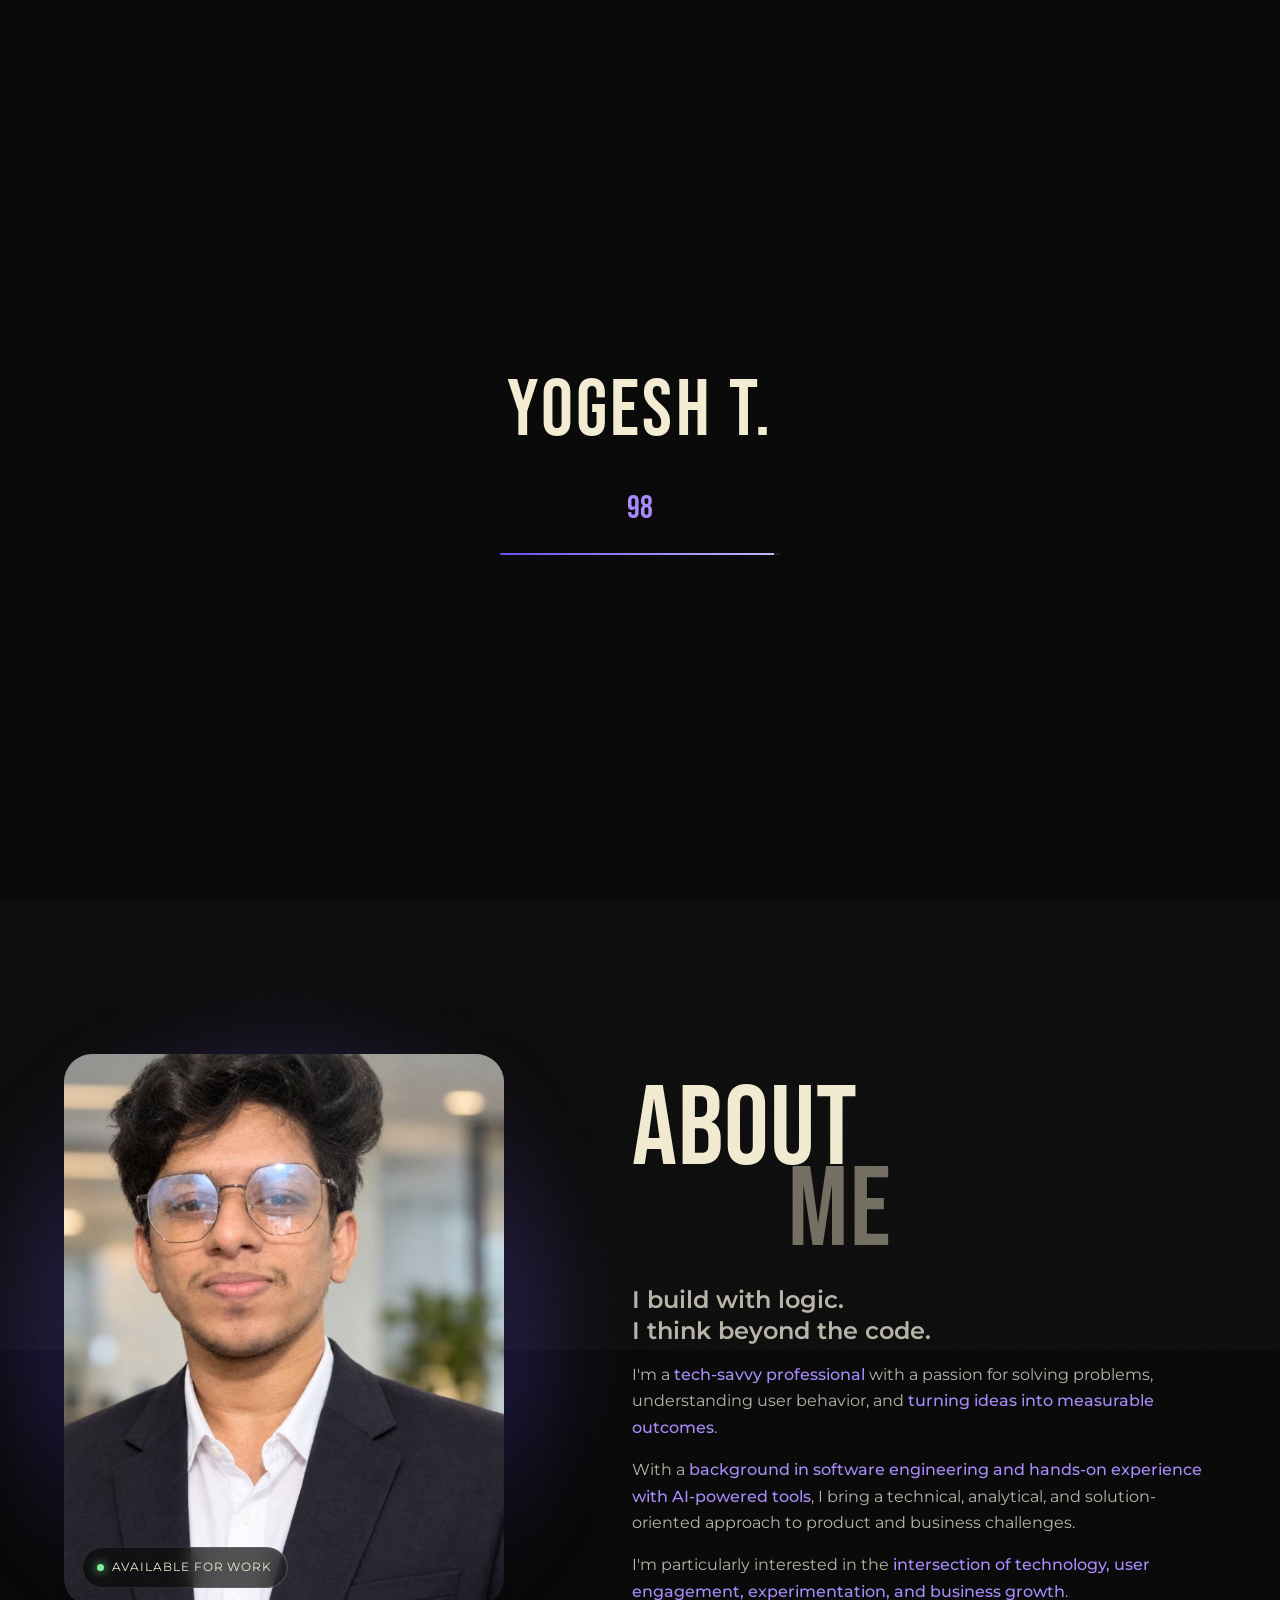
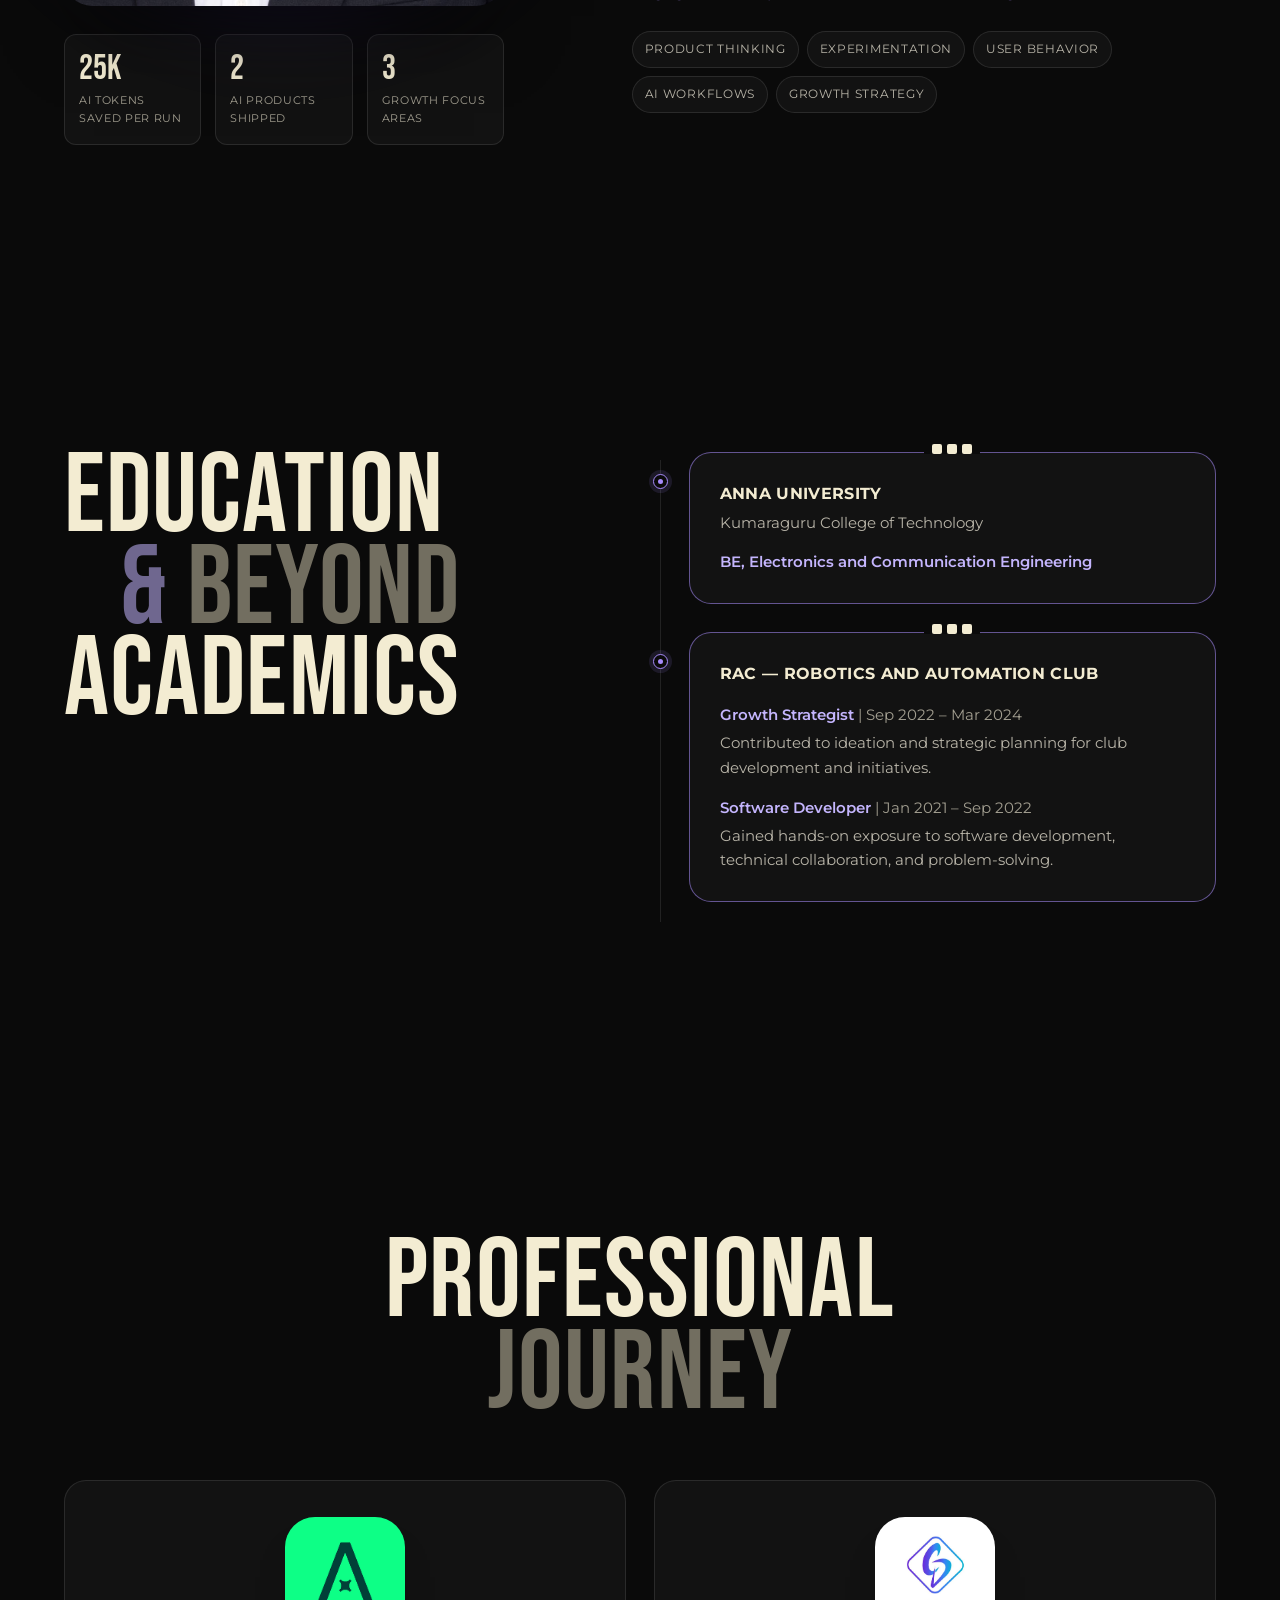
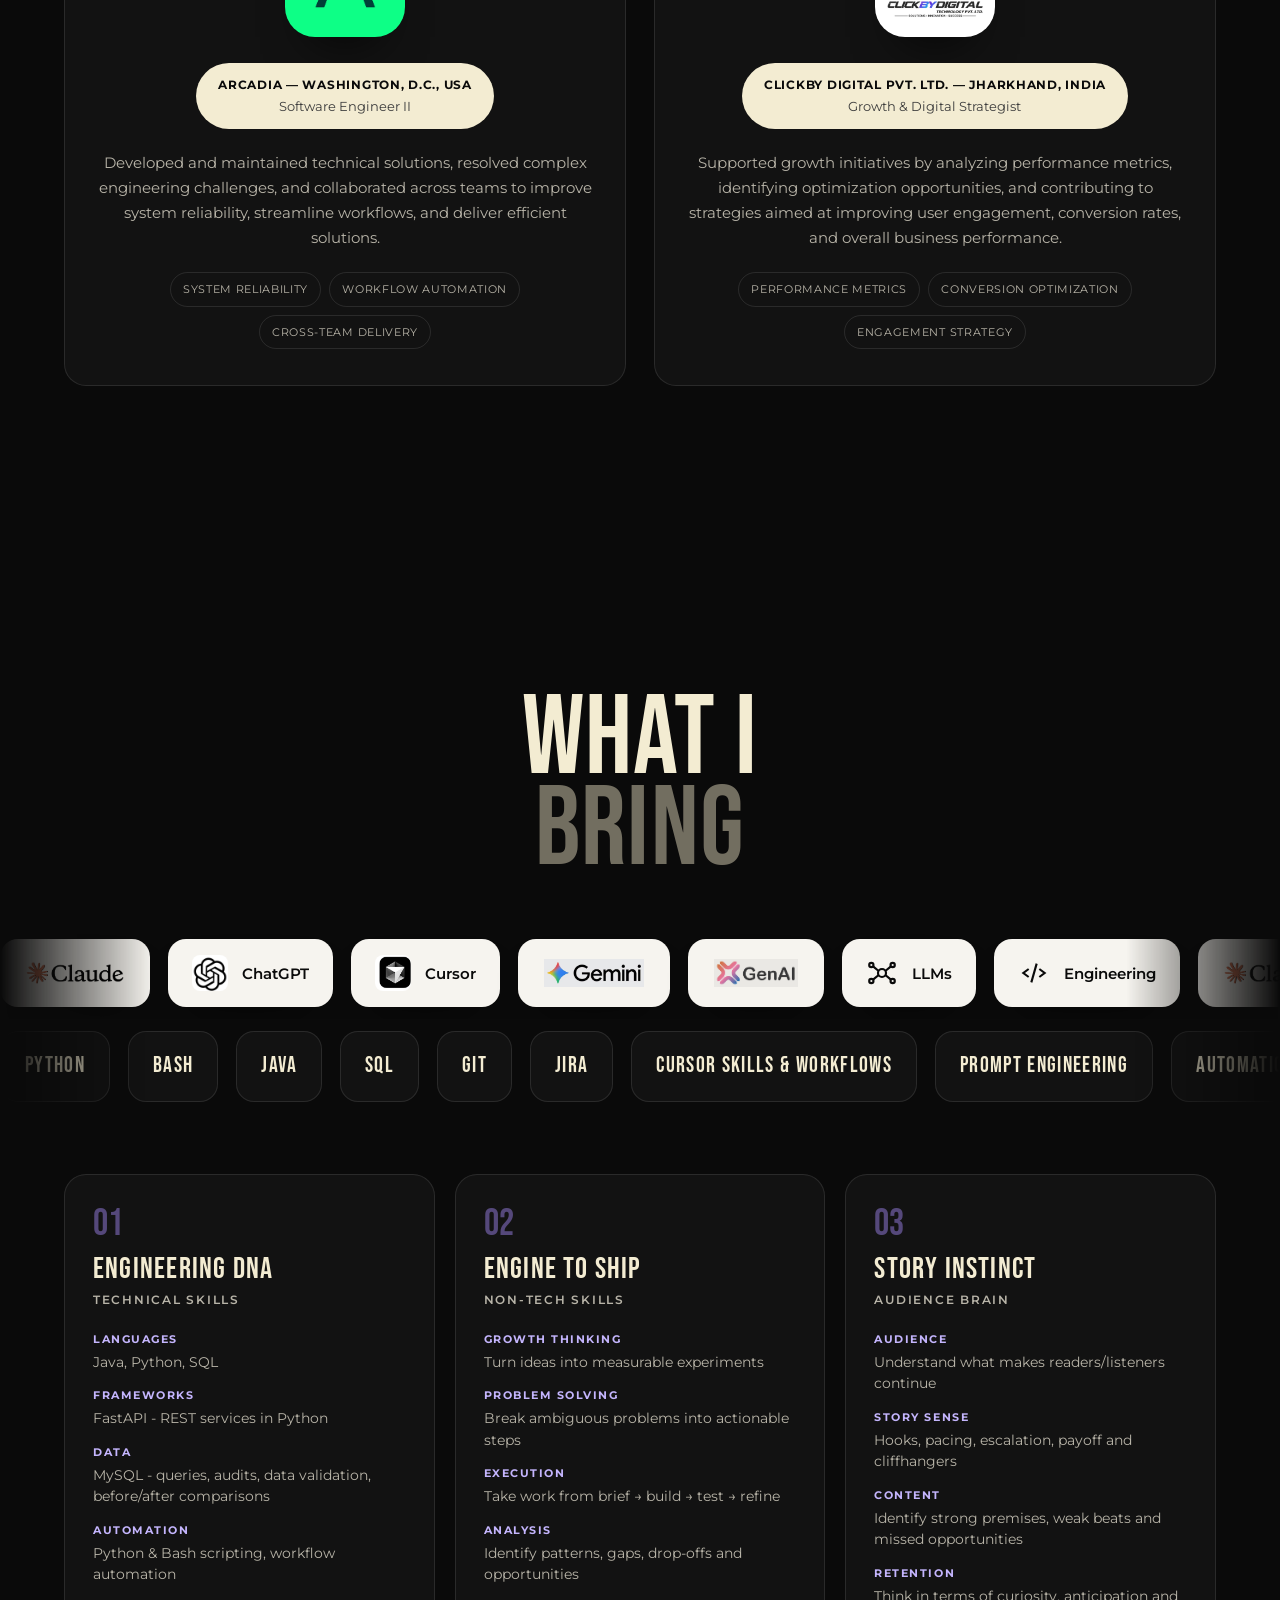
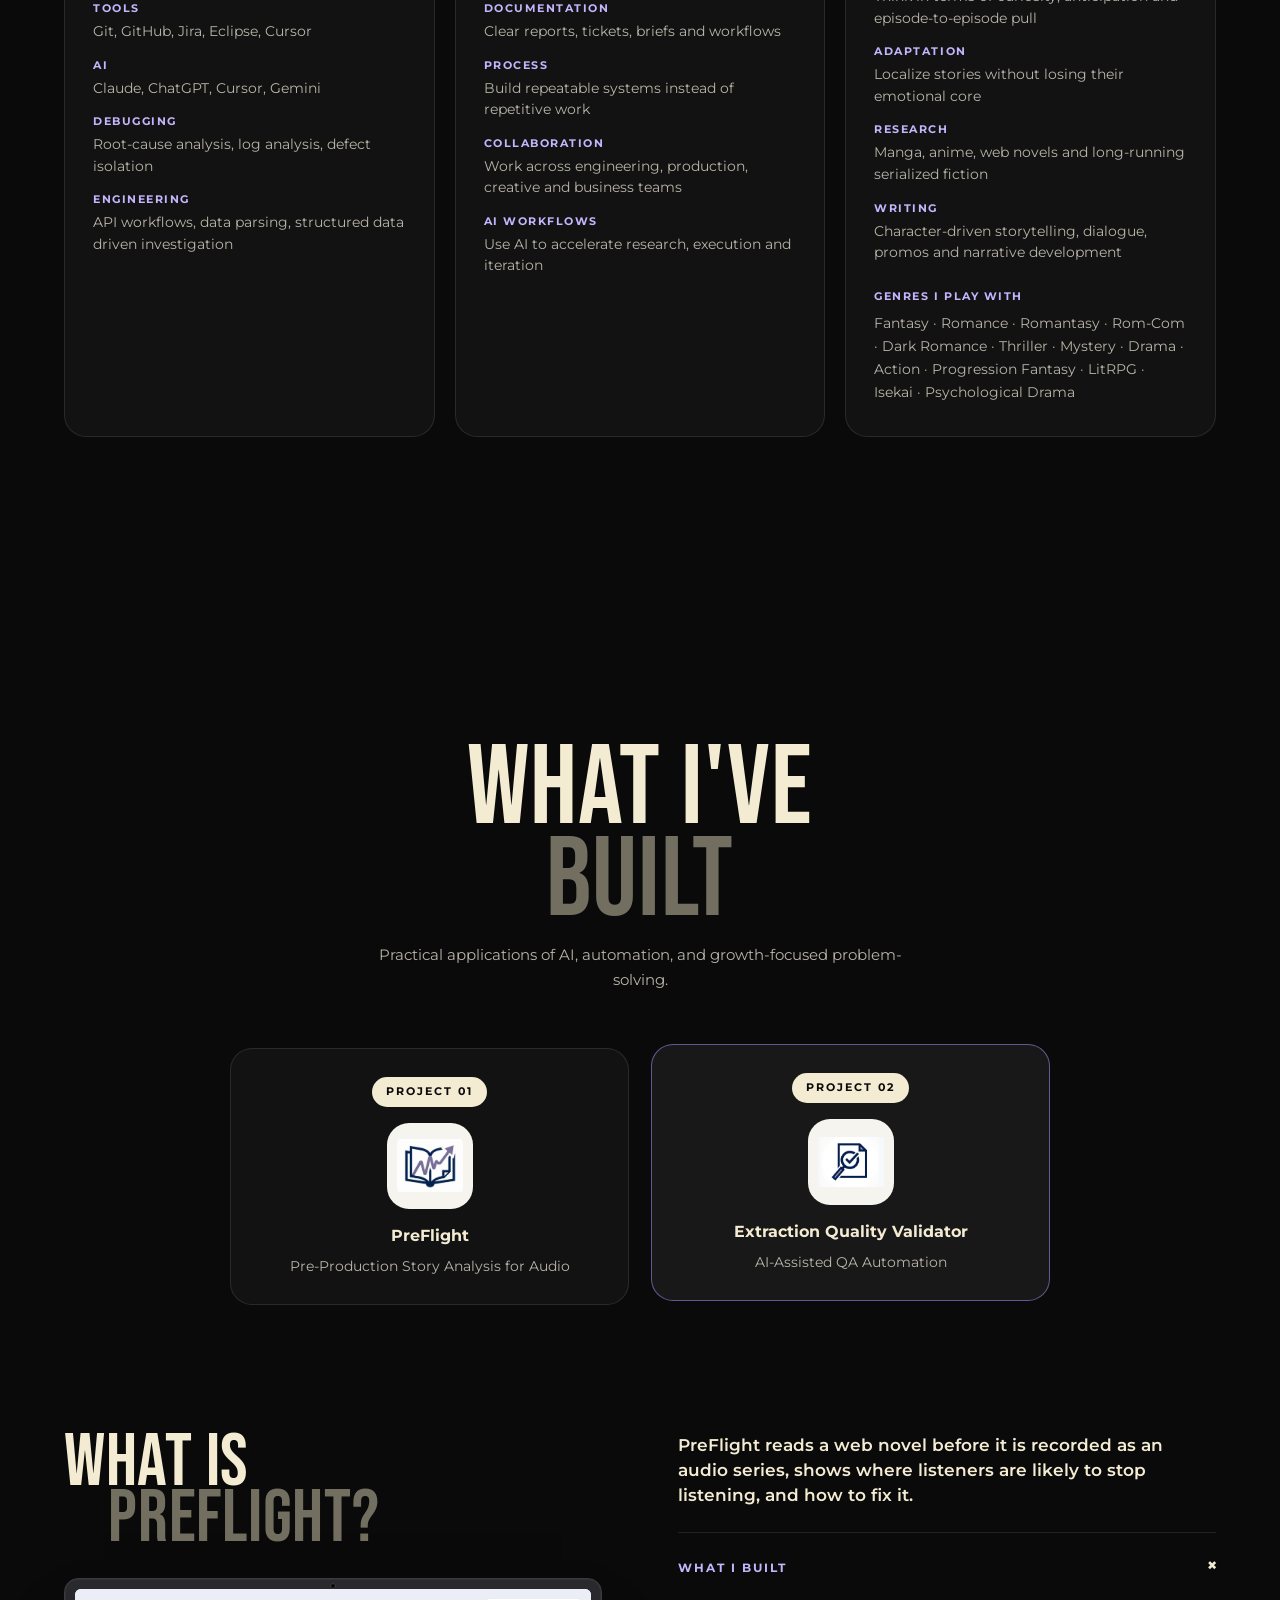
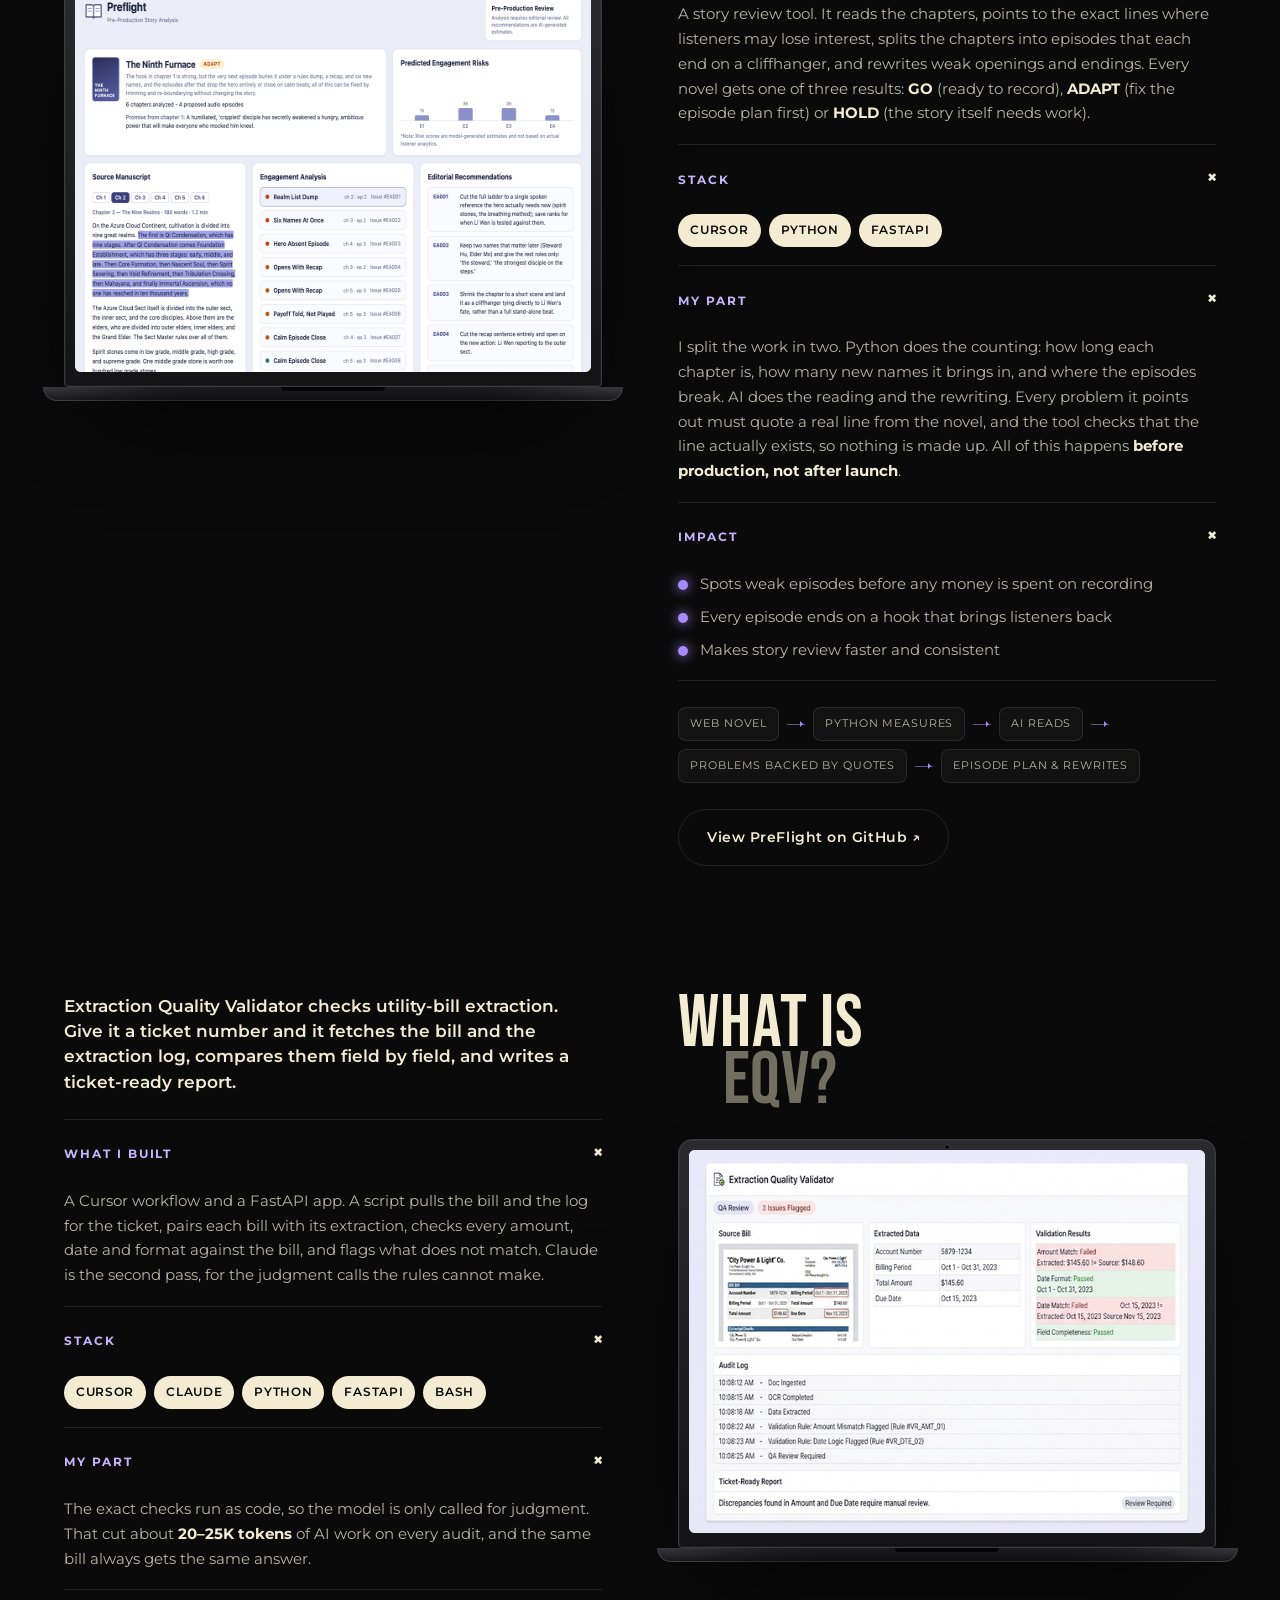
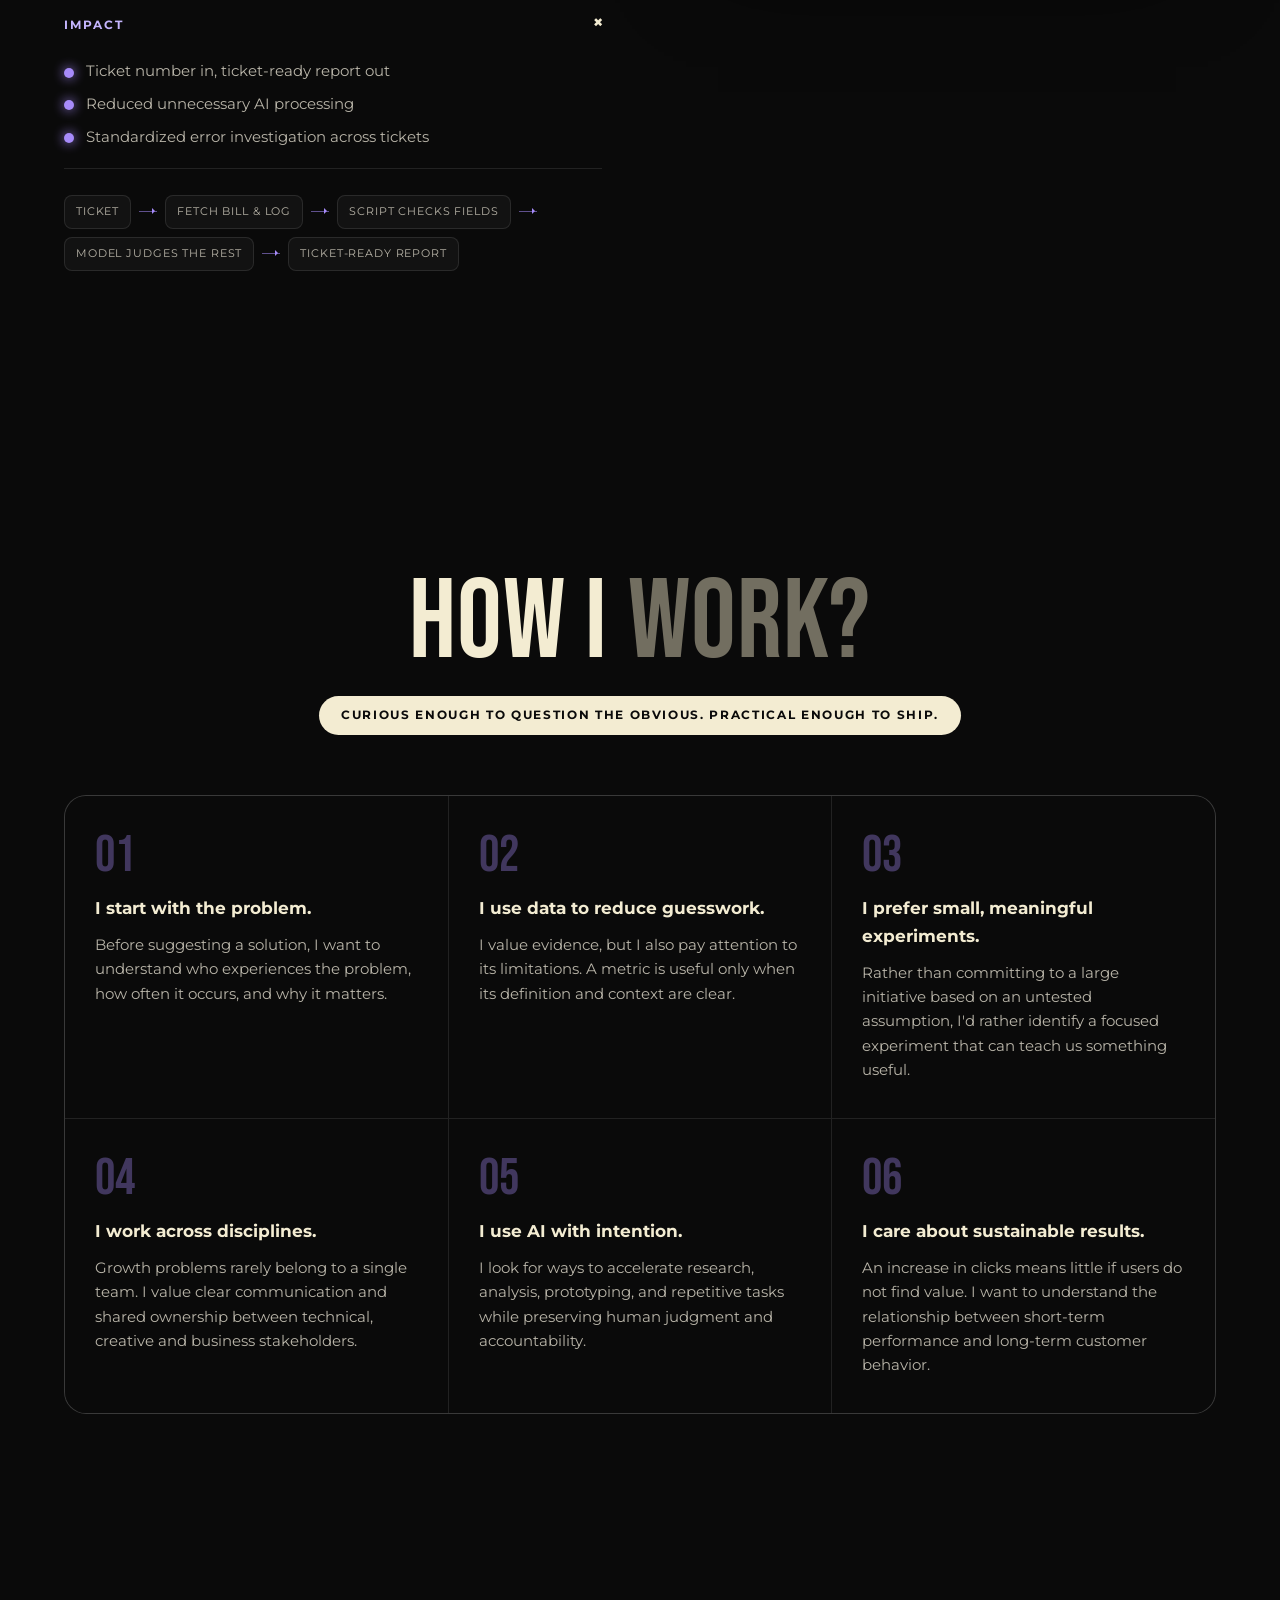
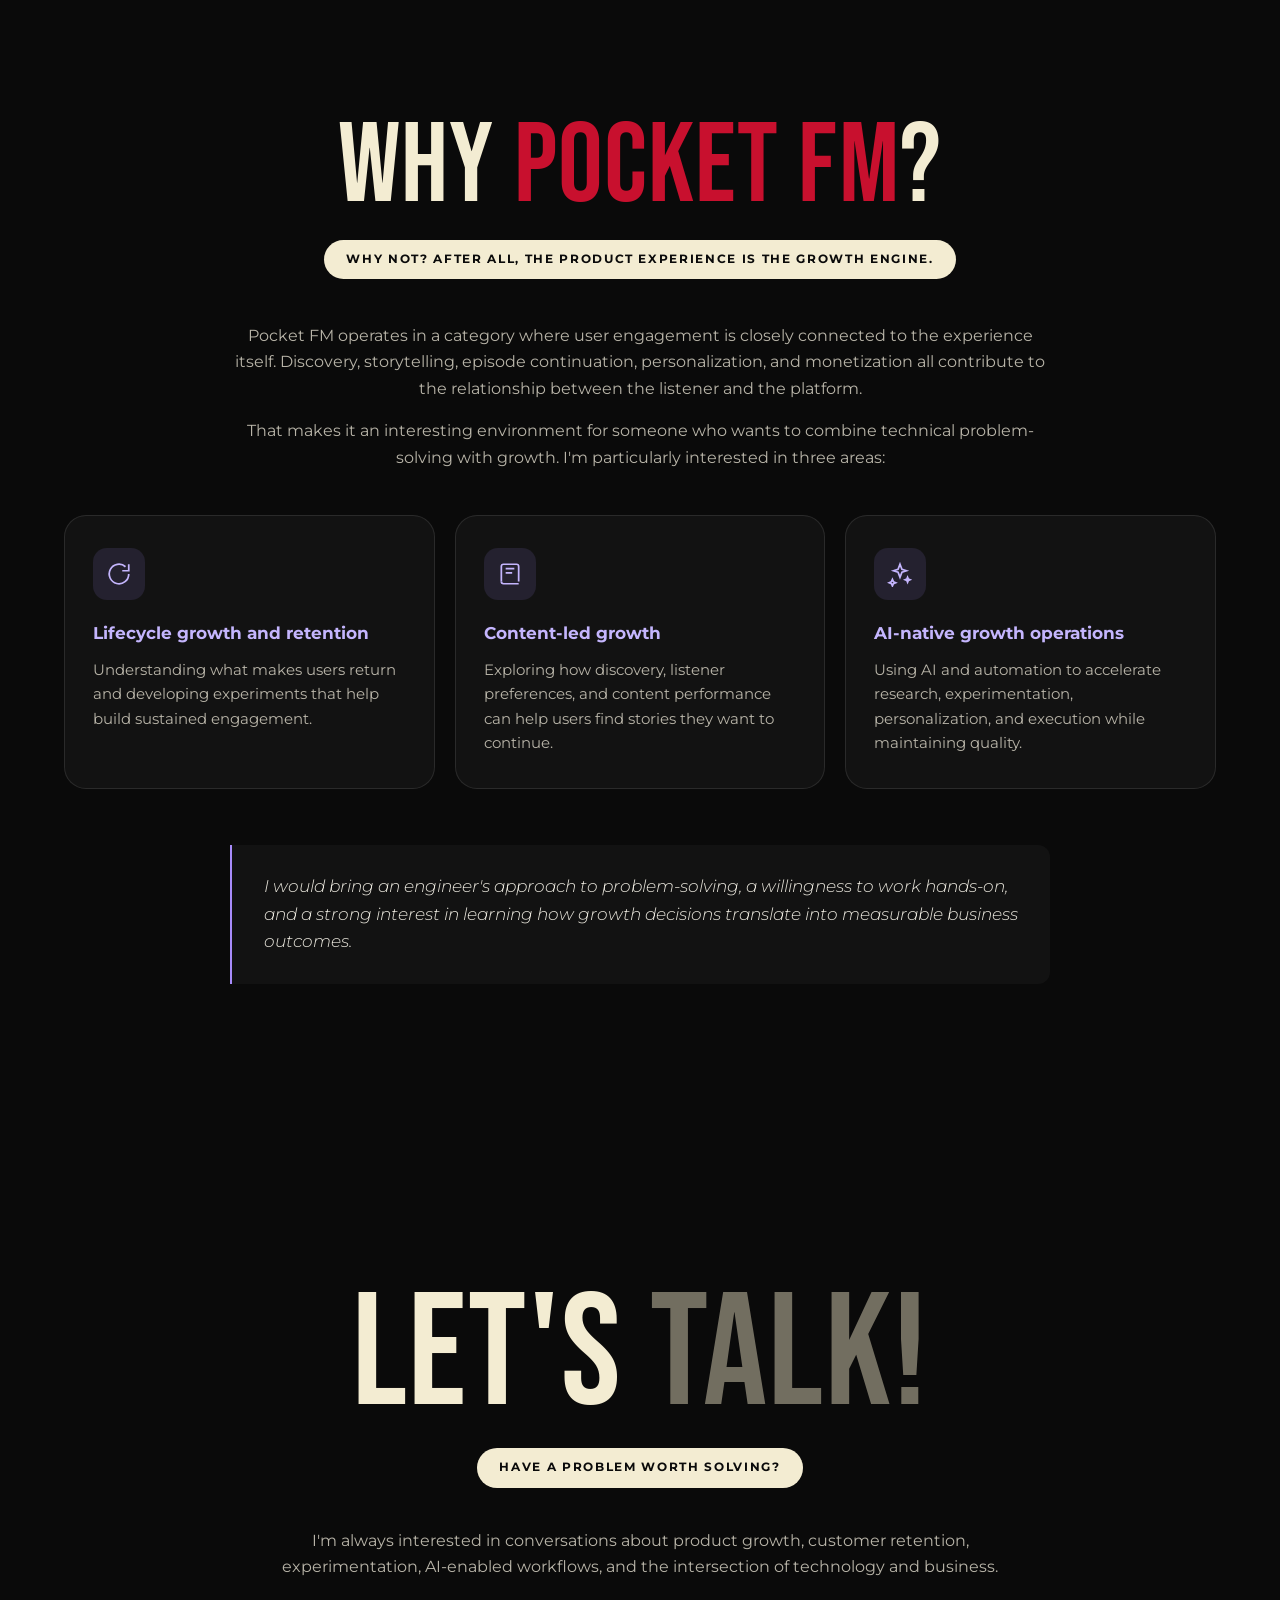
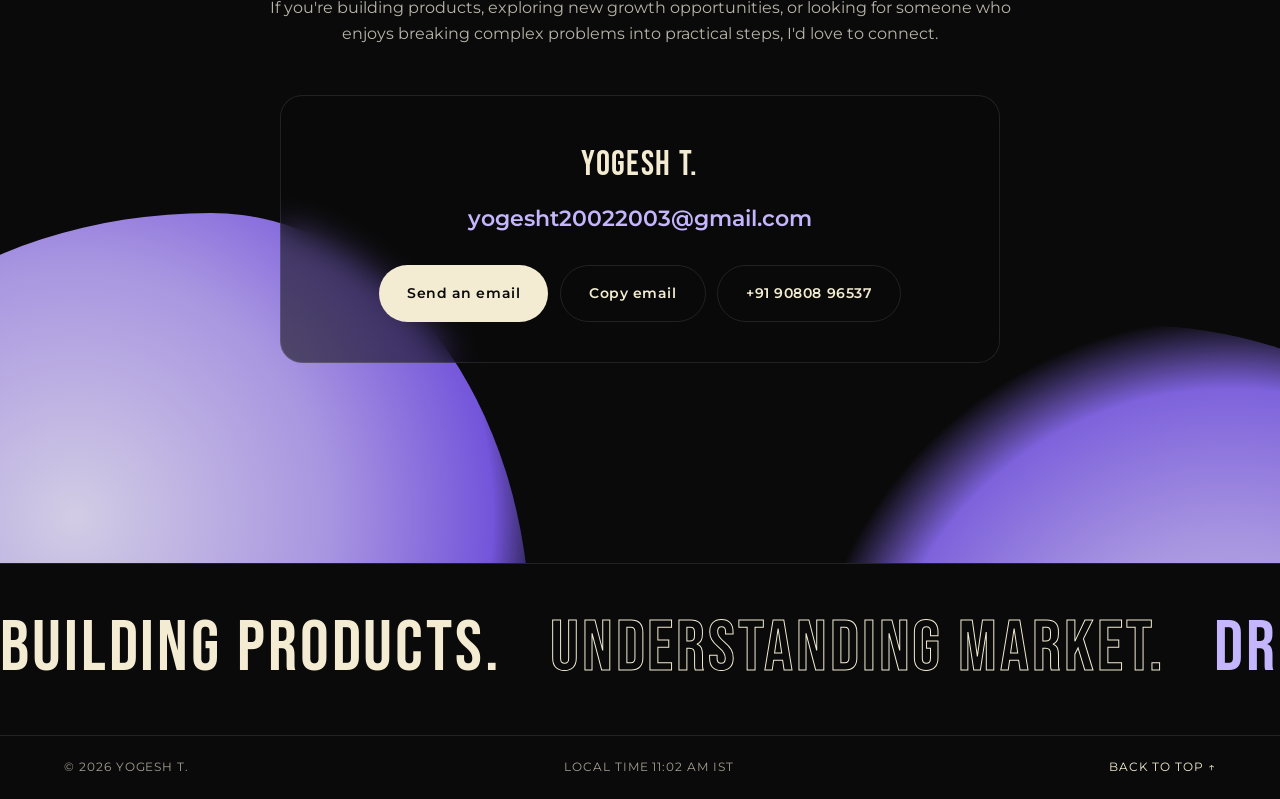
==== commit 5df22287: "Toolkit section: What I Bring — Engineering DNA, Engine to Ship, Story Instinct" ====
--- a/index.html
+++ b/index.html
@@ -243,8 +243,8 @@
     <section class="section toolkit" id="toolkit">
       <div class="container">
         <h2 class="heading heading--center reveal">
-          <span class="heading__line">AI &amp; Tech</span>
-          <span class="heading__line heading__line--muted">Toolkit</span>
+          <span class="heading__line">What I</span>
+          <span class="heading__line heading__line--muted">Bring</span>
         </h2>
       </div>
 
@@ -281,35 +281,51 @@
         <div class="skills">
           <article class="skill reveal">
             <span class="skill__num">01</span>
-            <h3>Technical</h3>
+            <h3>Engineering DNA</h3>
+            <p class="skill__sub">Technical Skills</p>
             <dl class="skill__rows">
               <div><dt>Languages</dt><dd>Java, Python, SQL</dd></div>
-              <div><dt>Built with</dt><dd>Java parsers that turn utility bills and portal data into structured records</dd></div>
-              <div><dt>Data</dt><dd>Account, usage and charge fields, audits, before-and-after bill diffs</dd></div>
-              <div><dt>Tools</dt><dd>Git, Cursor, Claude, FastAPI, Bash, Jira</dd></div>
+              <div><dt>Frameworks</dt><dd>FastAPI - REST services in Python</dd></div>
+              <div><dt>Data</dt><dd>MySQL - queries, audits, data validation, before/after comparisons</dd></div>
+              <div><dt>Automation</dt><dd>Python &amp; Bash scripting, workflow automation</dd></div>
+              <div><dt>Tools</dt><dd>Git, GitHub, Jira, Eclipse, Cursor</dd></div>
+              <div><dt>AI</dt><dd>Claude, ChatGPT, Cursor, Gemini</dd></div>
+              <div><dt>Debugging</dt><dd>Root-cause analysis, log analysis, defect isolation</dd></div>
+              <div><dt>Engineering</dt><dd>API workflows, data parsing, structured data driven investigation</dd></div>
             </dl>
           </article>
 
           <article class="skill reveal" data-delay="120">
             <span class="skill__num">02</span>
-            <h3>Story &amp; Audience</h3>
-            <ul class="skill__list">
-              <li>Daily reader of manga, anime, web novels and long-running series.</li>
-              <li>Tracks the promise chapter one makes, and where later chapters pay it, delay it or break it.</li>
-              <li>Spots where readers drop off: a late hook, an episode that ends at rest, a payoff told instead of shown.</li>
-              <li>Knows what progression fantasy, romance and thriller audiences are waiting for.</li>
-            </ul>
+            <h3>Engine to Ship</h3>
+            <p class="skill__sub">Non-Tech Skills</p>
+            <dl class="skill__rows">
+              <div><dt>Growth thinking</dt><dd>Turn ideas into measurable experiments</dd></div>
+              <div><dt>Problem solving</dt><dd>Break ambiguous problems into actionable steps</dd></div>
+              <div><dt>Execution</dt><dd>Take work from brief → build → test → refine</dd></div>
+              <div><dt>Analysis</dt><dd>Identify patterns, gaps, drop-offs and opportunities</dd></div>
+              <div><dt>Documentation</dt><dd>Clear reports, tickets, briefs and workflows</dd></div>
+              <div><dt>Process</dt><dd>Build repeatable systems instead of repetitive work</dd></div>
+              <div><dt>Collaboration</dt><dd>Work across engineering, production, creative and business teams</dd></div>
+              <div><dt>AI workflows</dt><dd>Use AI to accelerate research, execution and iteration</dd></div>
+            </dl>
           </article>
 
           <article class="skill reveal" data-delay="240">
             <span class="skill__num">03</span>
-            <h3>Working Skills</h3>
-            <ul class="skill__list">
-              <li><strong>Root-cause analysis</strong> Reproduce, find the exact line, separate real defects from valid exceptions.</li>
-              <li><strong>Clear writing</strong> Reports and tickets another team can act on without a meeting.</li>
-              <li><strong>Ownership</strong> From the first report to the verified fix.</li>
-              <li><strong>Workflow building</strong> Automate the repetitive part, keep the judgement human.</li>
-            </ul>
+            <h3>Story Instinct</h3>
+            <p class="skill__sub">Audience Brain</p>
+            <dl class="skill__rows">
+              <div><dt>Audience</dt><dd>Understand what makes readers/listeners continue</dd></div>
+              <div><dt>Story sense</dt><dd>Hooks, pacing, escalation, payoff and cliffhangers</dd></div>
+              <div><dt>Content</dt><dd>Identify strong premises, weak beats and missed opportunities</dd></div>
+              <div><dt>Retention</dt><dd>Think in terms of curiosity, anticipation and episode-to-episode pull</dd></div>
+              <div><dt>Adaptation</dt><dd>Localize stories without losing their emotional core</dd></div>
+              <div><dt>Research</dt><dd>Manga, anime, web novels and long-running serialized fiction</dd></div>
+              <div><dt>Writing</dt><dd>Character-driven storytelling, dialogue, promos and narrative development</dd></div>
+            </dl>
+            <p class="skill__genres-title">Genres I Play With</p>
+            <p class="skill__genres">Fantasy · Romance · Romantasy · Rom-Com · Dark Romance · Thriller · Mystery · Drama · Action · Progression Fantasy · LitRPG · Isekai · Psychological Drama</p>
           </article>
         </div>
       </div>
--- a/css/styles.css
+++ b/css/styles.css
@@ -670,6 +670,10 @@
   margin: 10px 0 18px; font-family: var(--font-display); font-weight: 400;
   font-size: 1.9rem; letter-spacing: .04em; color: var(--cream); line-height: 1;
 }
+.skill h3:has(+ .skill__sub) { margin-bottom: 6px; }
+.skill__sub { margin: 0 0 20px; color: var(--text-dim); font-size: .78rem; letter-spacing: .14em; text-transform: uppercase; font-weight: 600; }
+.skill__genres-title { margin: 24px 0 6px; font-size: .68rem; letter-spacing: .14em; text-transform: uppercase; color: var(--violet-2); font-weight: 700; }
+.skill__genres { margin: 0; color: var(--text-dim); font-size: .9rem; line-height: 1.6; }
 .skill__rows { margin: 0; display: grid; gap: 14px; }
 .skill__rows dt { font-size: .68rem; letter-spacing: .14em; text-transform: uppercase; color: var(--violet-2); font-weight: 700; }
 .skill__rows dd { margin: 3px 0 0; color: var(--text-dim); font-size: .9rem; line-height: 1.5; }
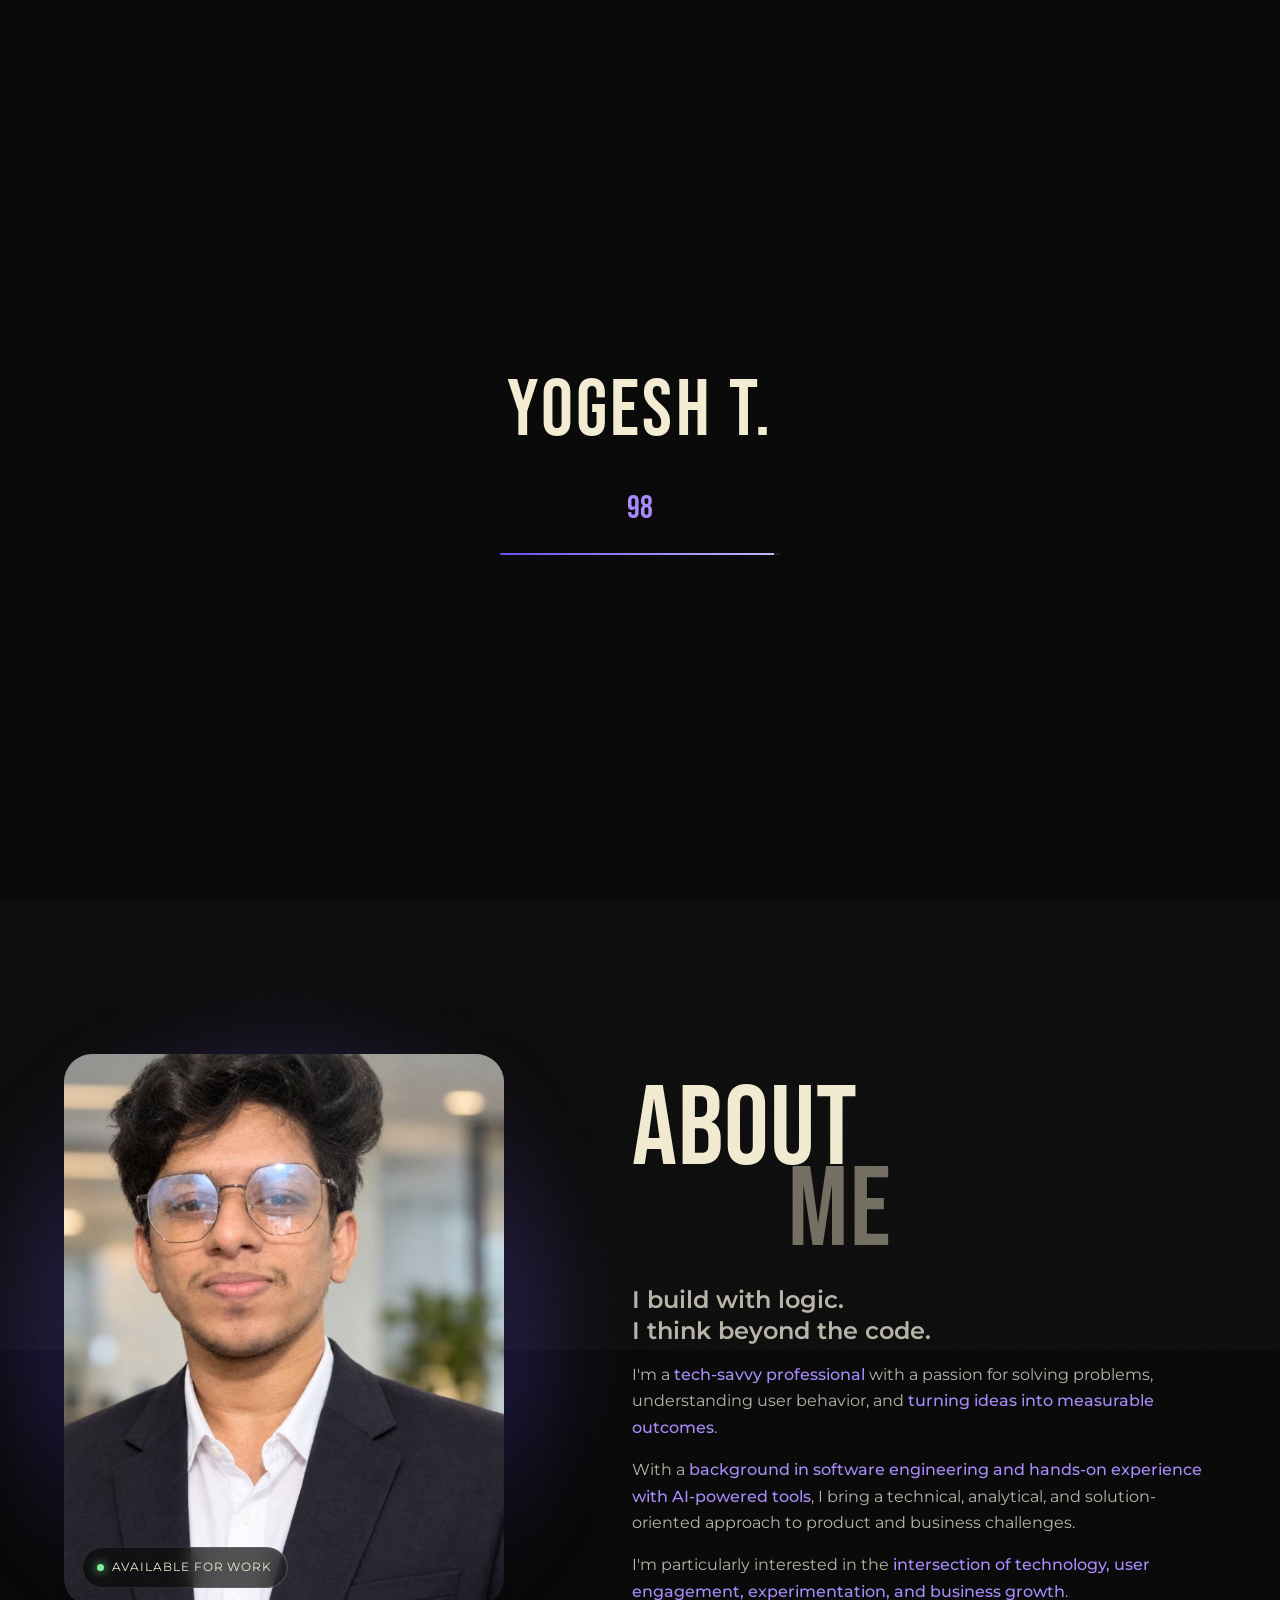
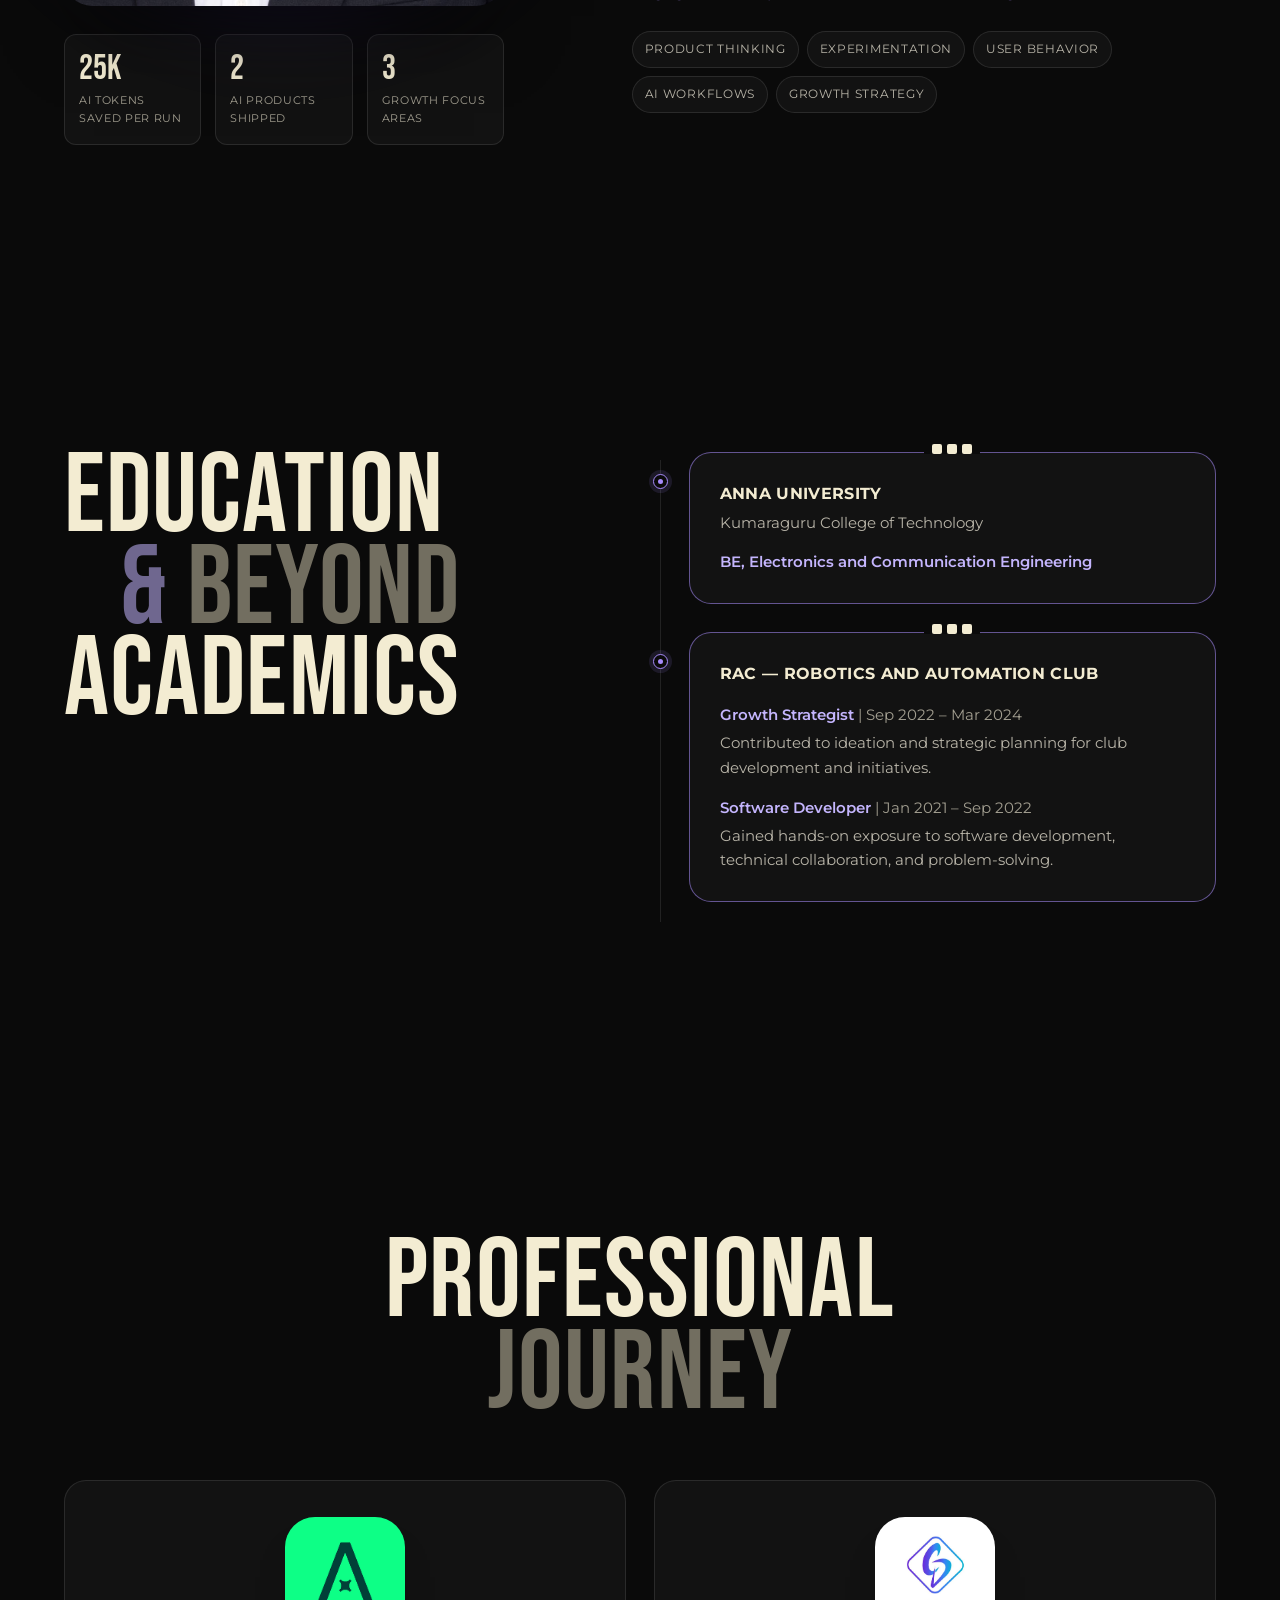
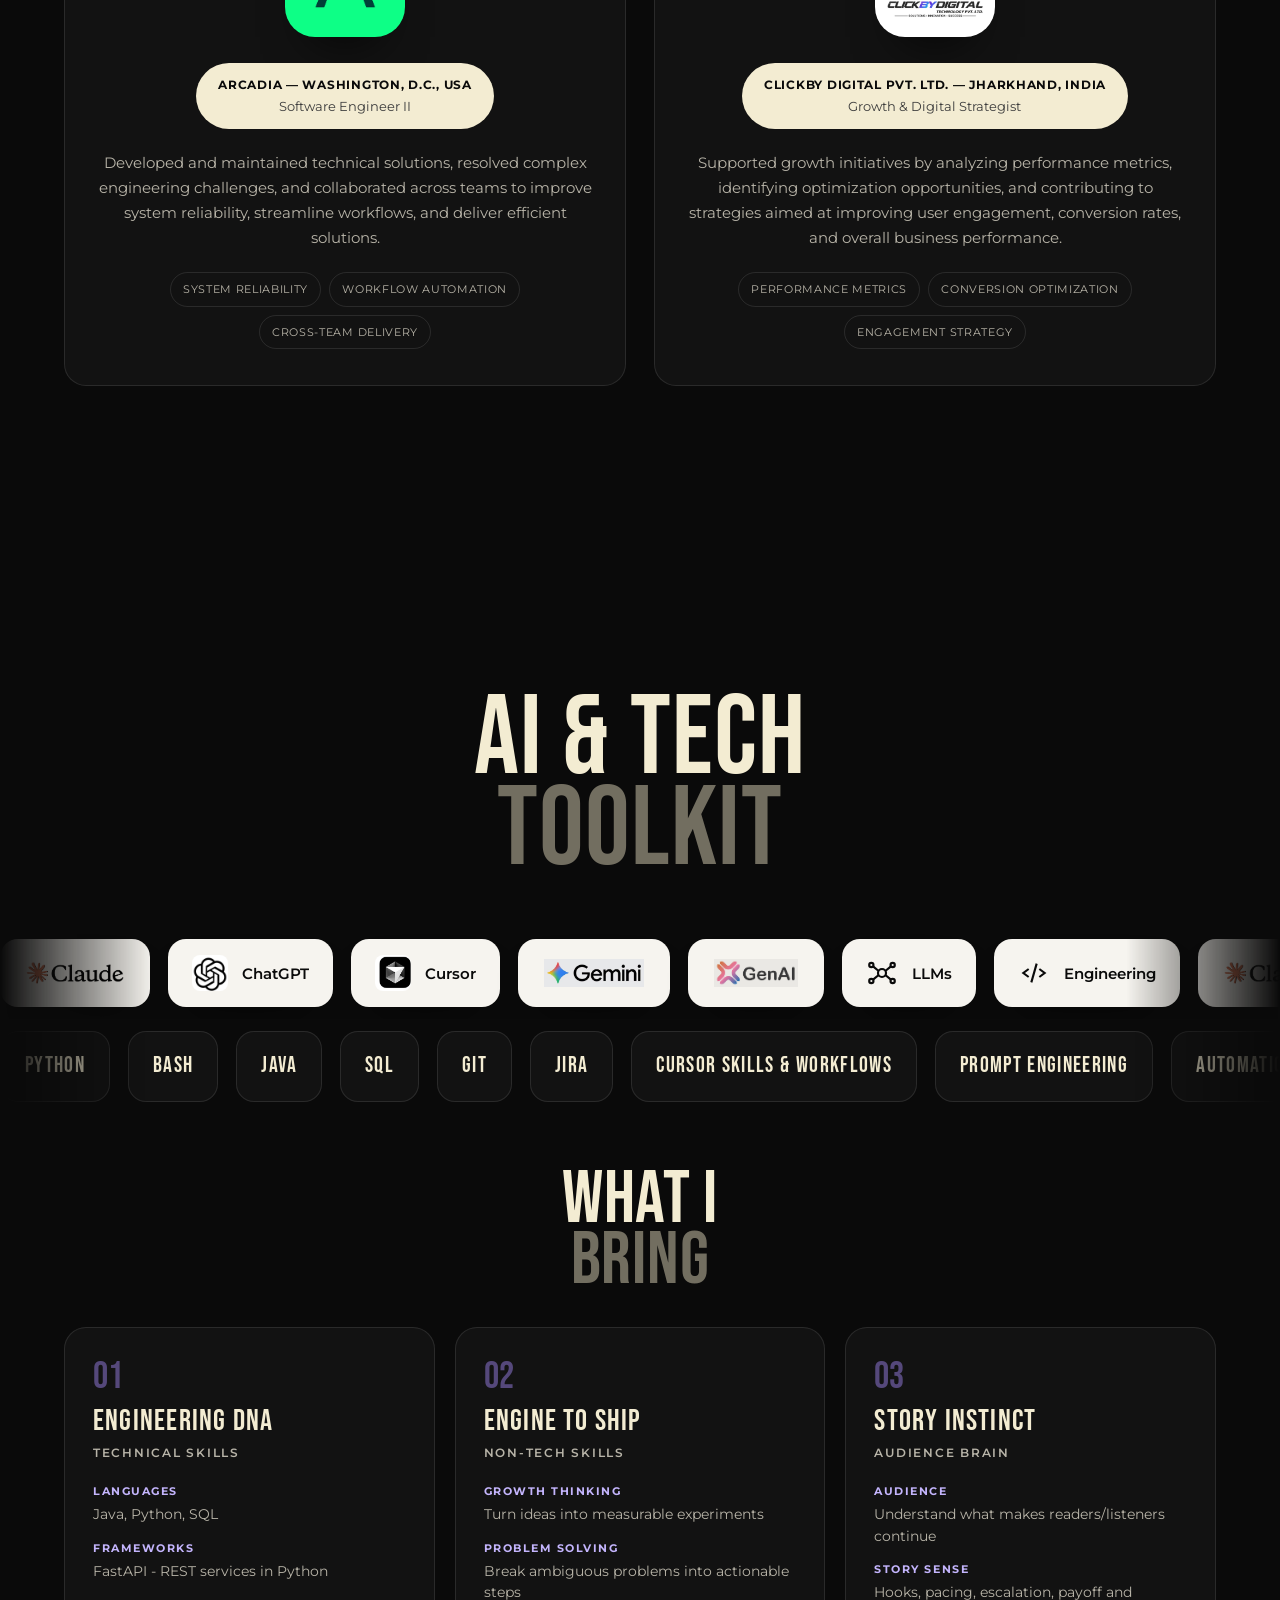
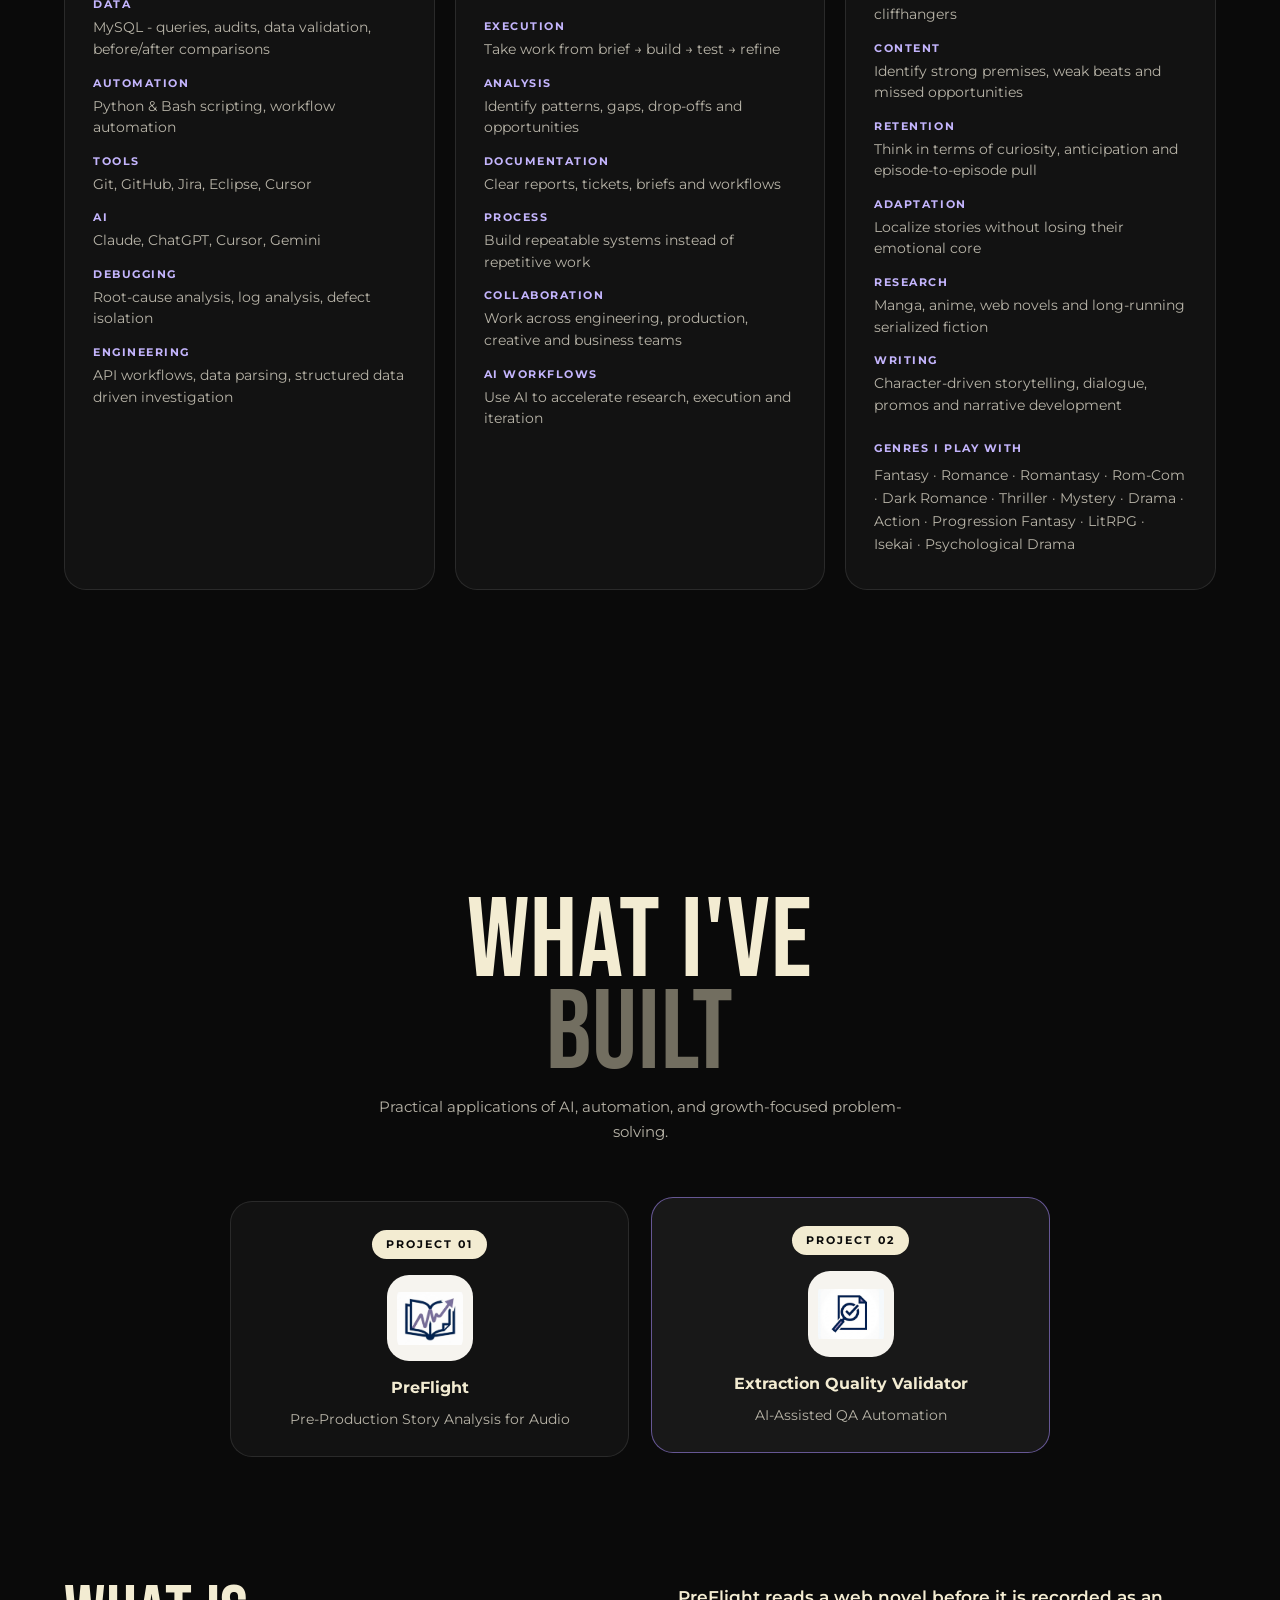
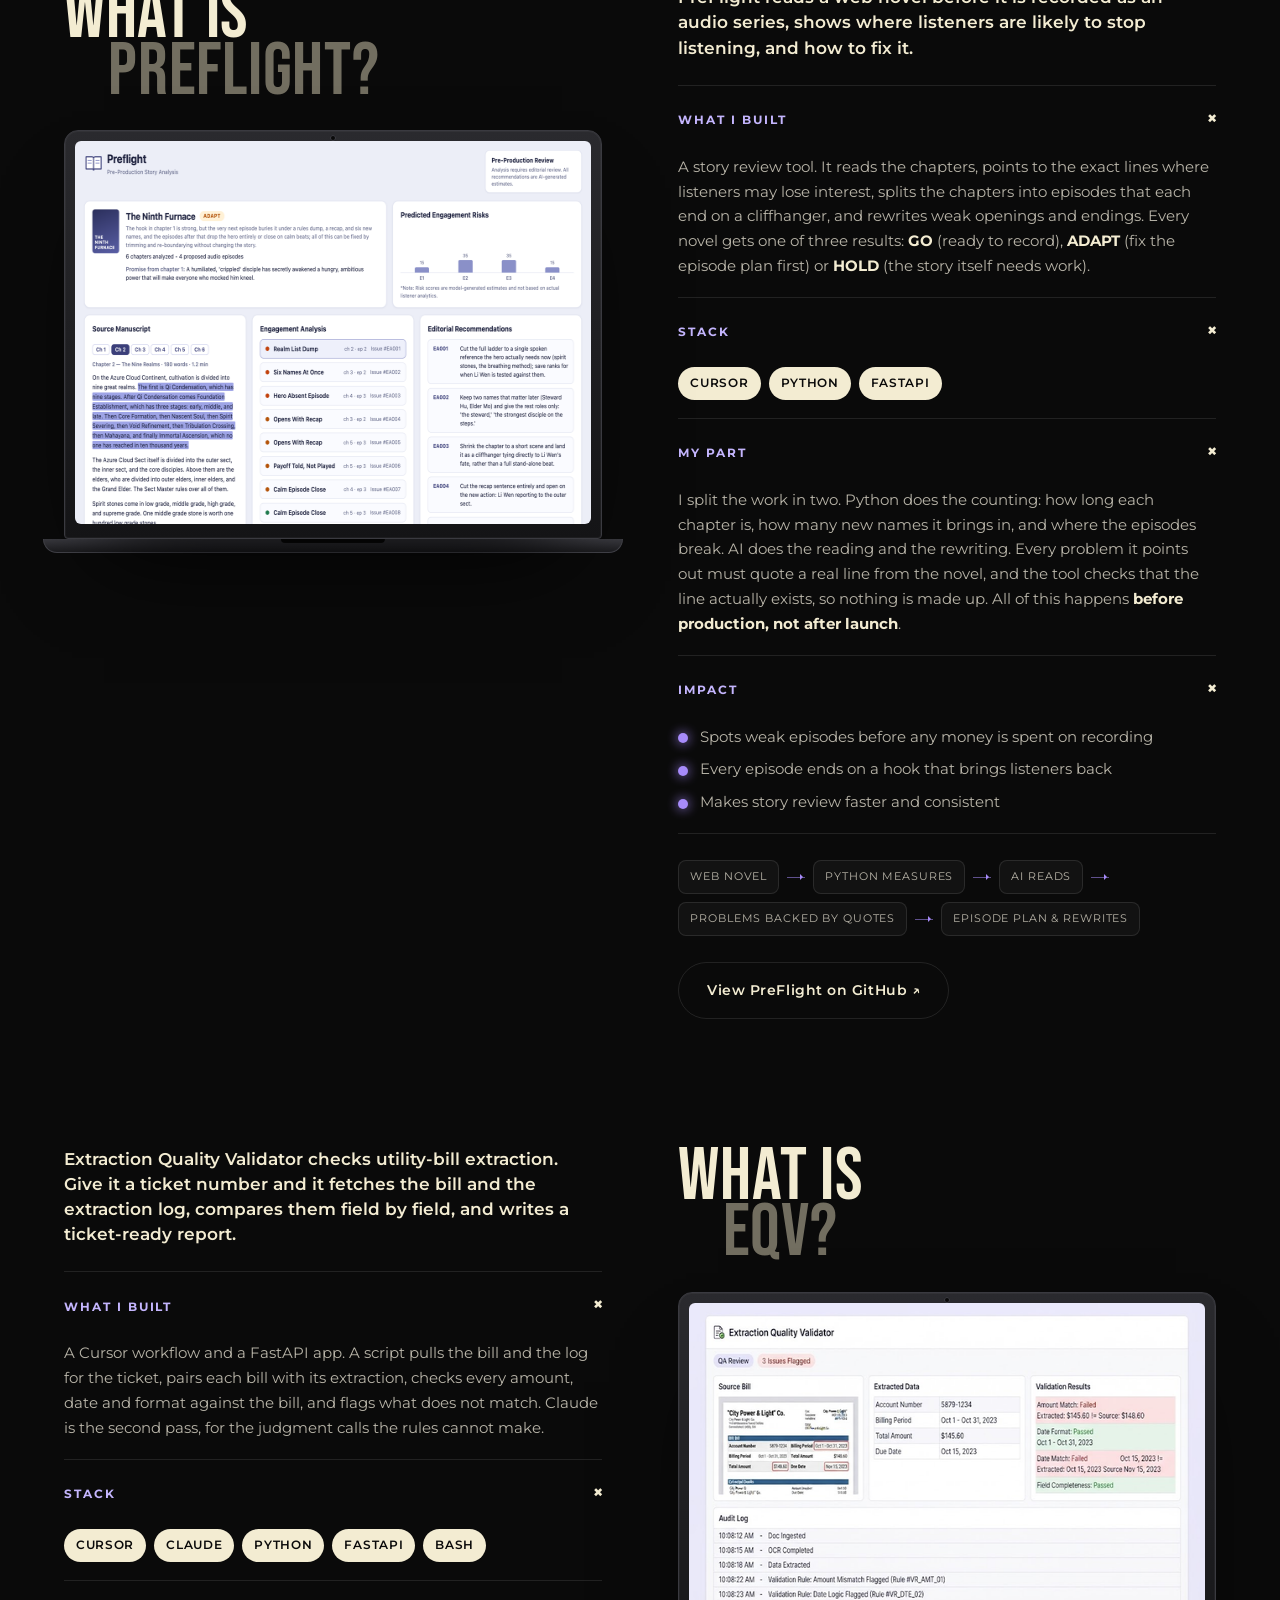
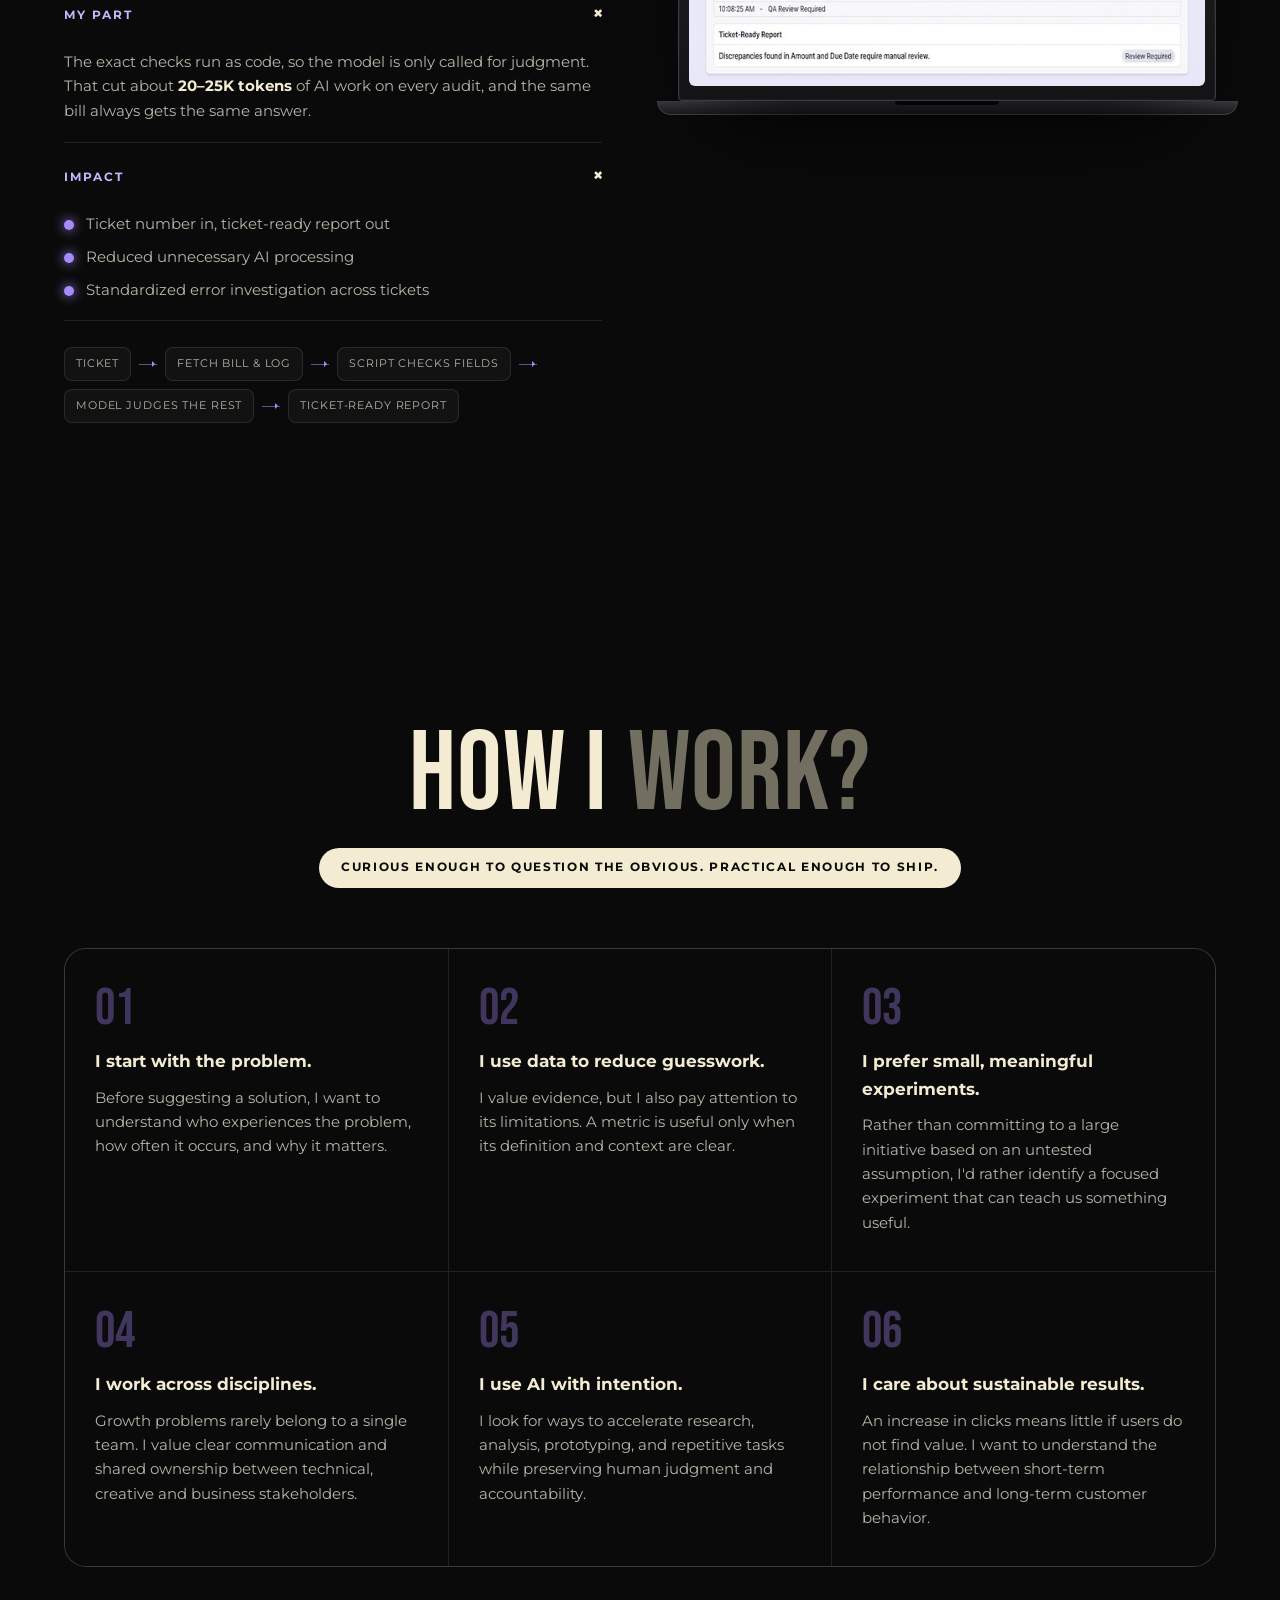
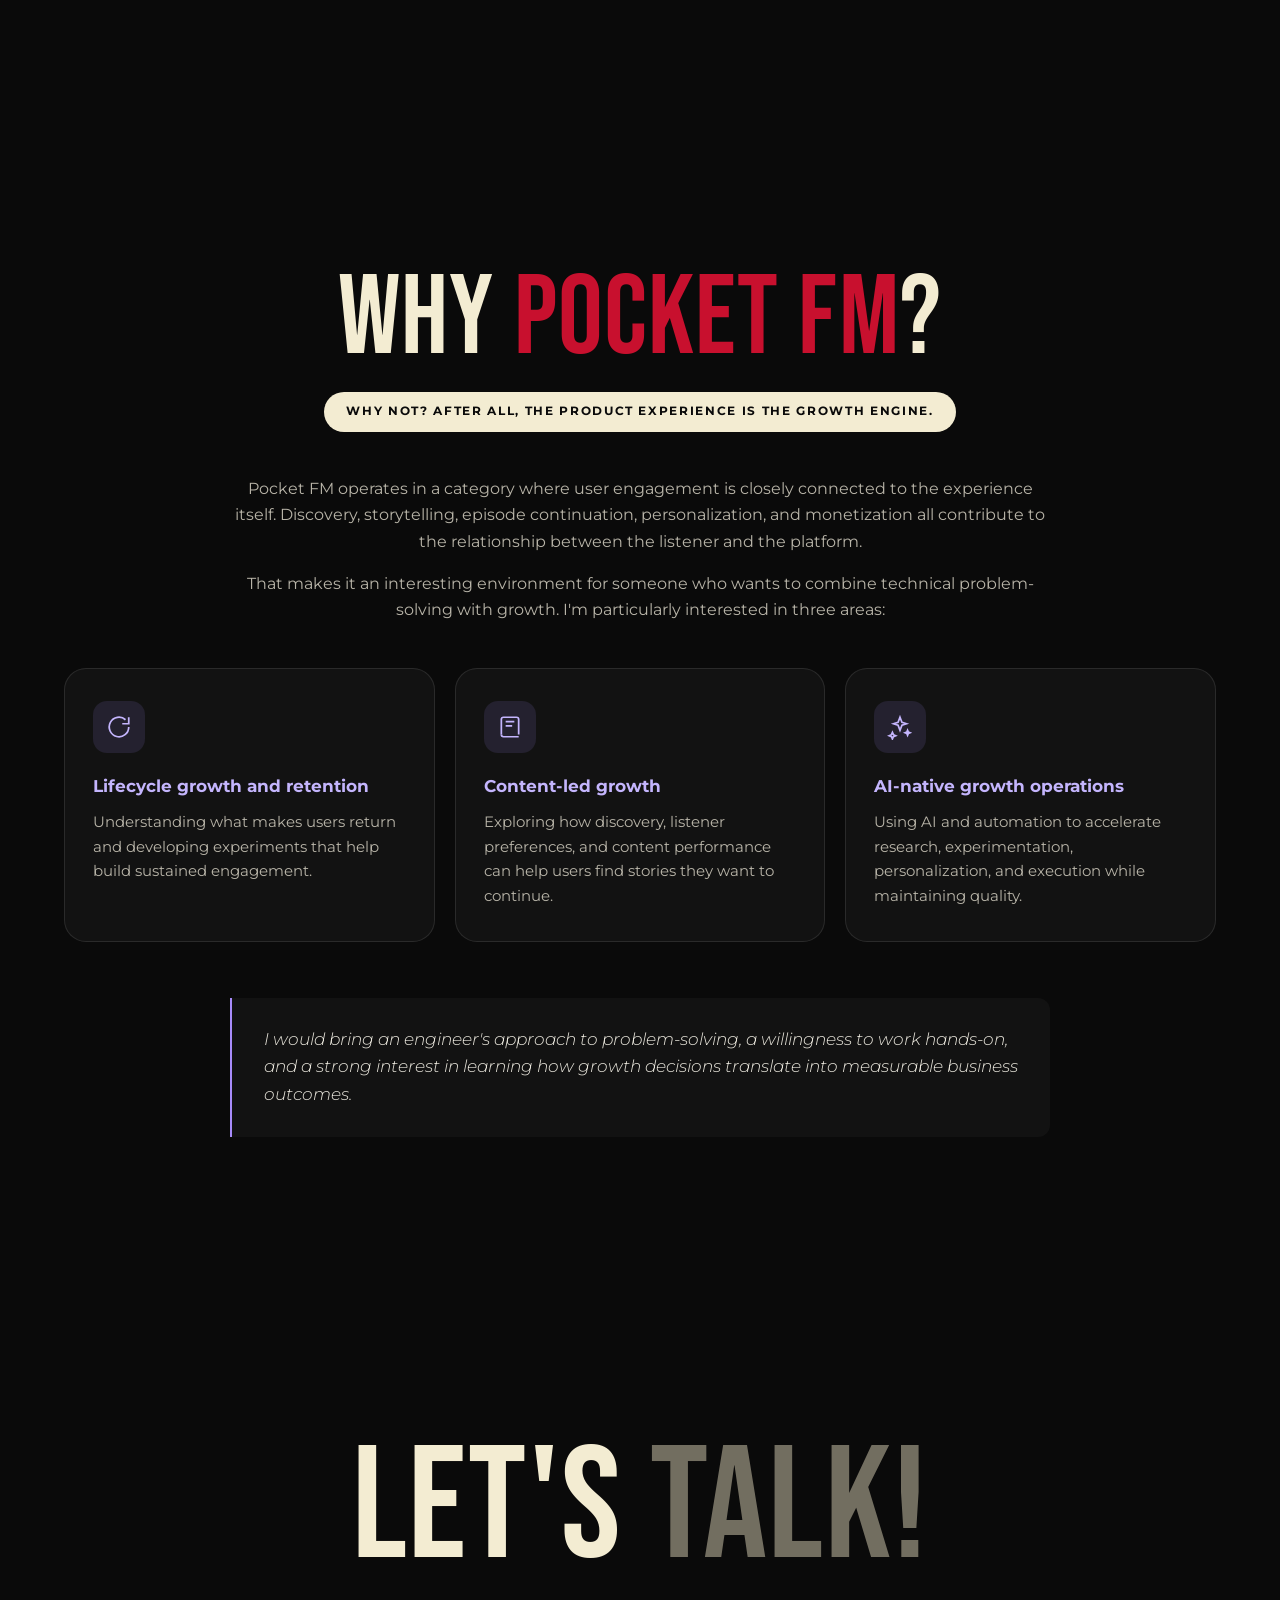
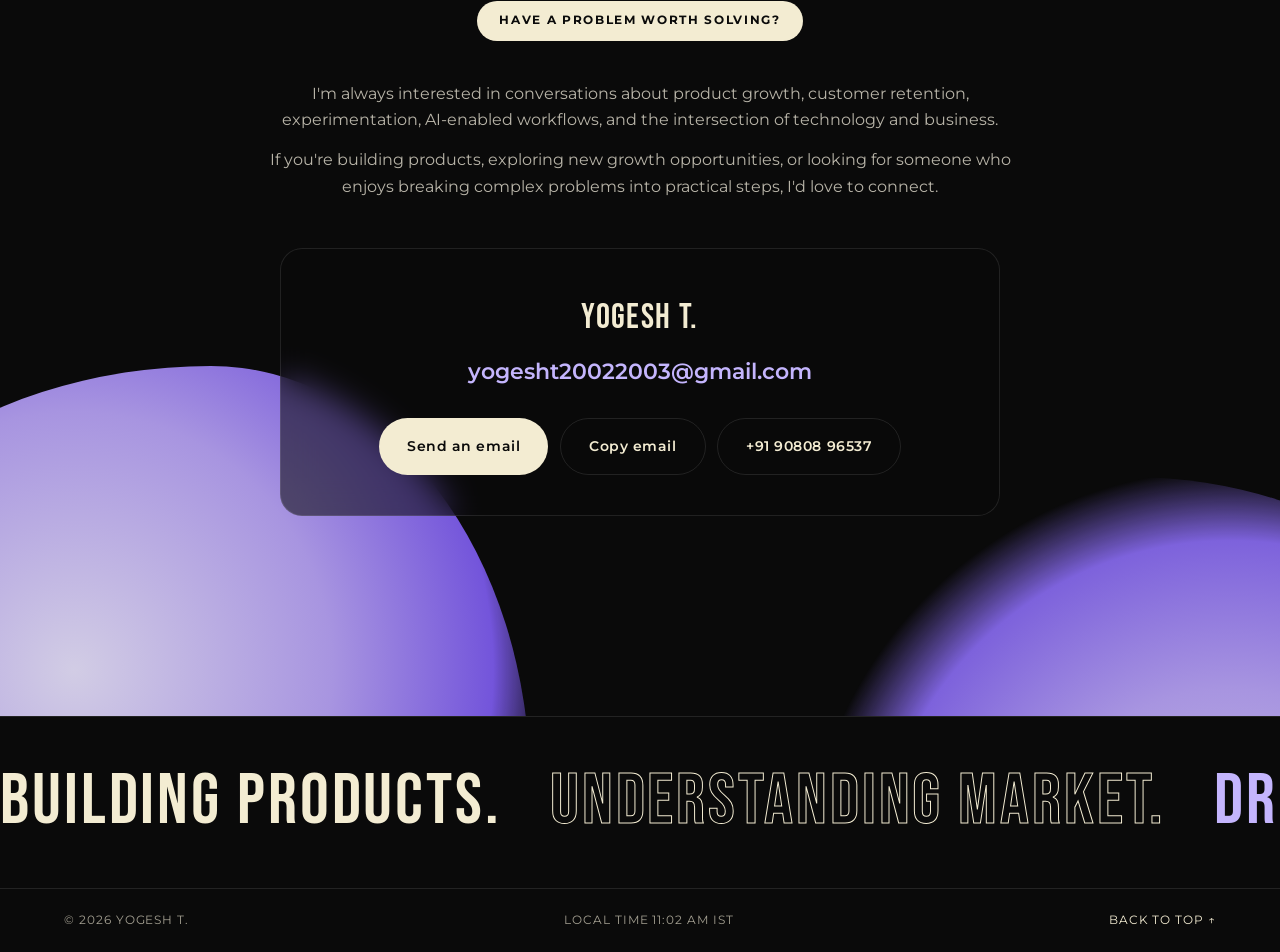
==== commit 6284641e: "Section heading back to AI & Tech Toolkit; What I Bring sits above the cards" ====
--- a/index.html
+++ b/index.html
@@ -243,8 +243,8 @@
     <section class="section toolkit" id="toolkit">
       <div class="container">
         <h2 class="heading heading--center reveal">
-          <span class="heading__line">What I</span>
-          <span class="heading__line heading__line--muted">Bring</span>
+          <span class="heading__line">AI &amp; Tech</span>
+          <span class="heading__line heading__line--muted">Toolkit</span>
         </h2>
       </div>
 
@@ -278,6 +278,10 @@
       </div>
 
       <div class="container">
+        <h3 class="heading heading--center heading--sm reveal">
+          <span class="heading__line">What I</span>
+          <span class="heading__line heading__line--muted">Bring</span>
+        </h3>
         <div class="skills">
           <article class="skill reveal">
             <span class="skill__num">01</span>
--- a/css/styles.css
+++ b/css/styles.css
@@ -651,7 +651,8 @@
 }
 .tool--text:hover { background: var(--surface-2); border-color: var(--border-strong); }
 
-.skills { display: grid; grid-template-columns: repeat(3, minmax(0, 1fr)); gap: 20px; margin-top: 60px; }
+.skills { display: grid; grid-template-columns: repeat(3, minmax(0, 1fr)); gap: 20px; margin-top: 36px; }
+.toolkit .heading--sm { margin-top: 56px; margin-bottom: 0; }
 @media (max-width: 960px) { .skills { grid-template-columns: 1fr; max-width: 640px; margin-inline: auto; } }
 .skill {
   position: relative; padding: 30px 28px 32px; border-radius: var(--radius);
@@ -989,6 +990,7 @@
   /* One section per page, content vertically centred like a slide.
      .work is left as normal flow since it spans two pages. */
   .section:not(.work) { min-height: 100vh; display: grid; align-content: center; }
+  .toolkit { min-height: 0; display: block; padding-block: 48px; }
   .project--alt { min-height: calc(100vh - 90px); display: grid; align-content: center; }
   .hero { min-height: 100vh; padding: 80px 60px; break-after: page; }
   .hero__wave { filter: none; }
@@ -1011,6 +1013,8 @@
   /* Desktop layout regardless of the printing window's viewport */
   .heading { font-size: 7rem; }
   .heading--sm { font-size: 4.6rem; }
+  .toolkit .heading--sm { margin-top: 24px; font-size: 3.4rem; }
+  .toolkit .skills { margin-top: 18px; }
   .heading--xl { font-size: 10rem; }
   .hero__title { font-size: 15rem; }
   .hero__tagline { font-size: 1.35rem; }
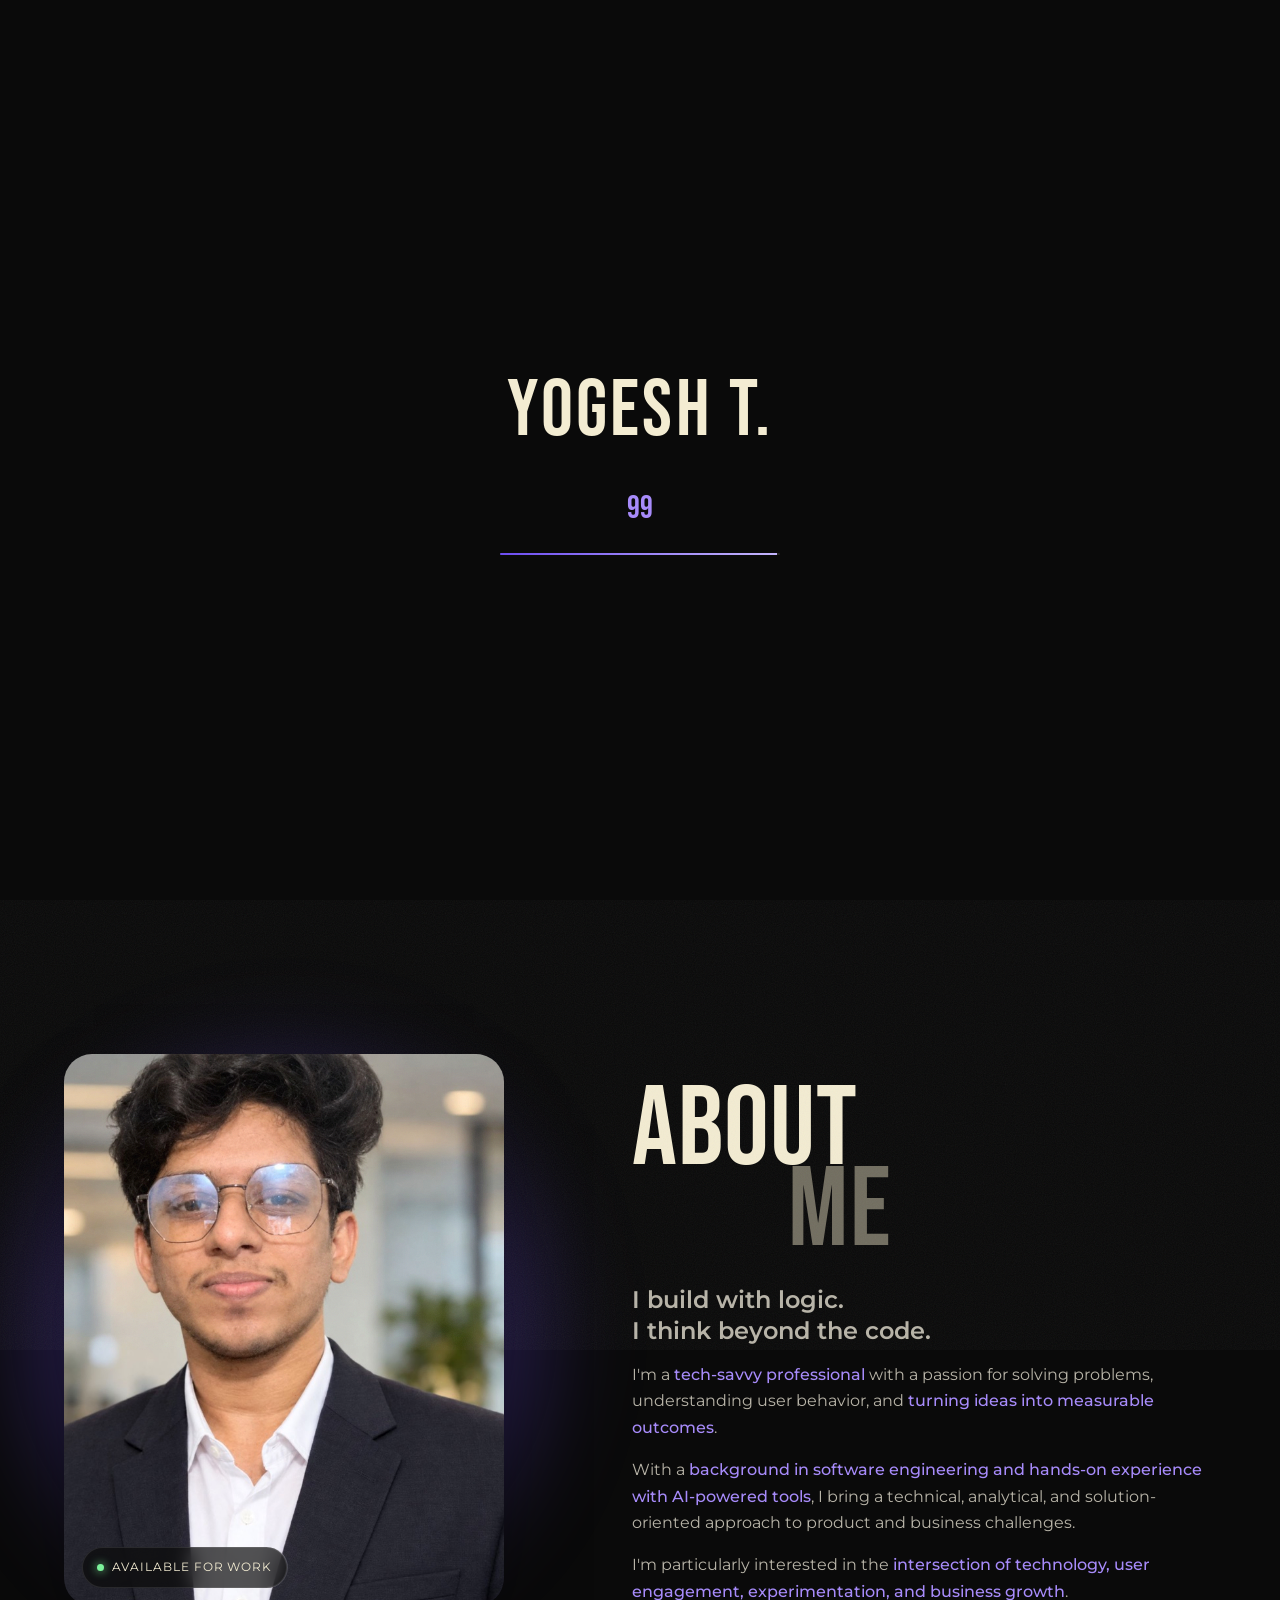
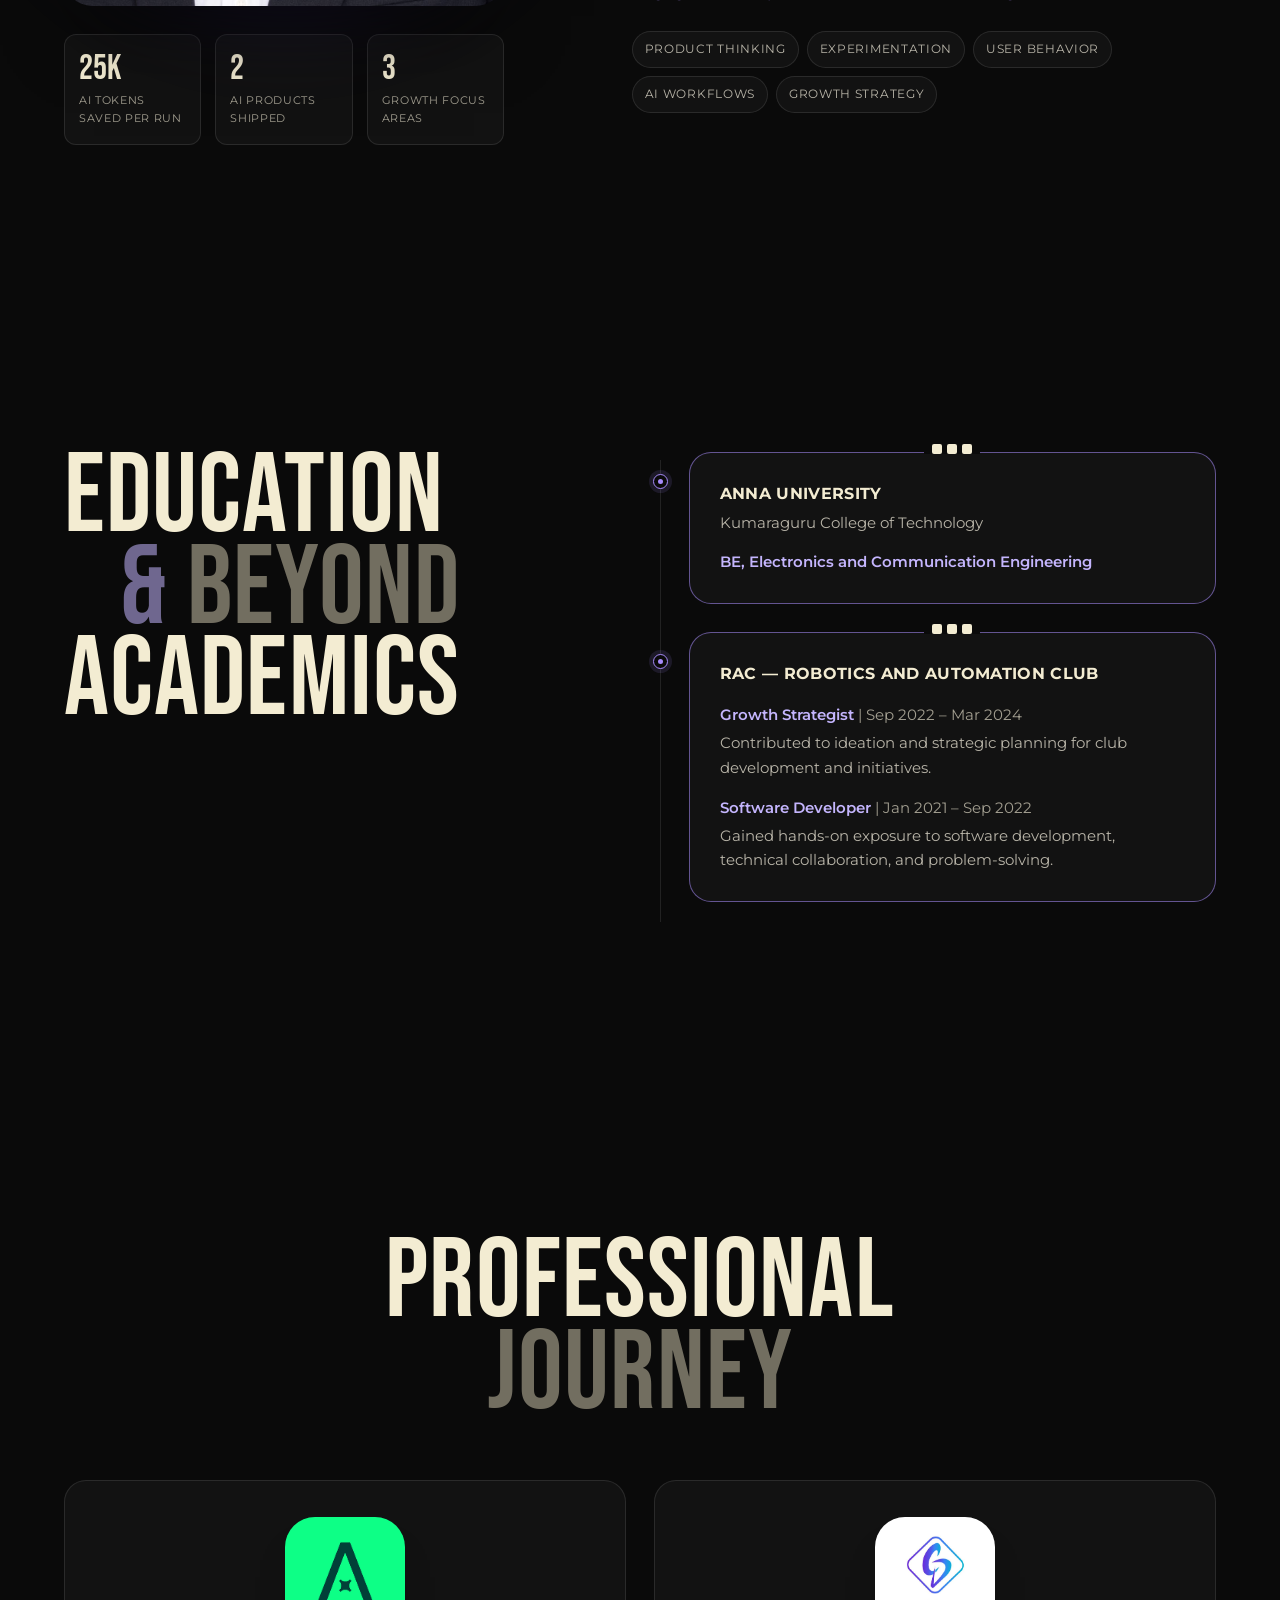
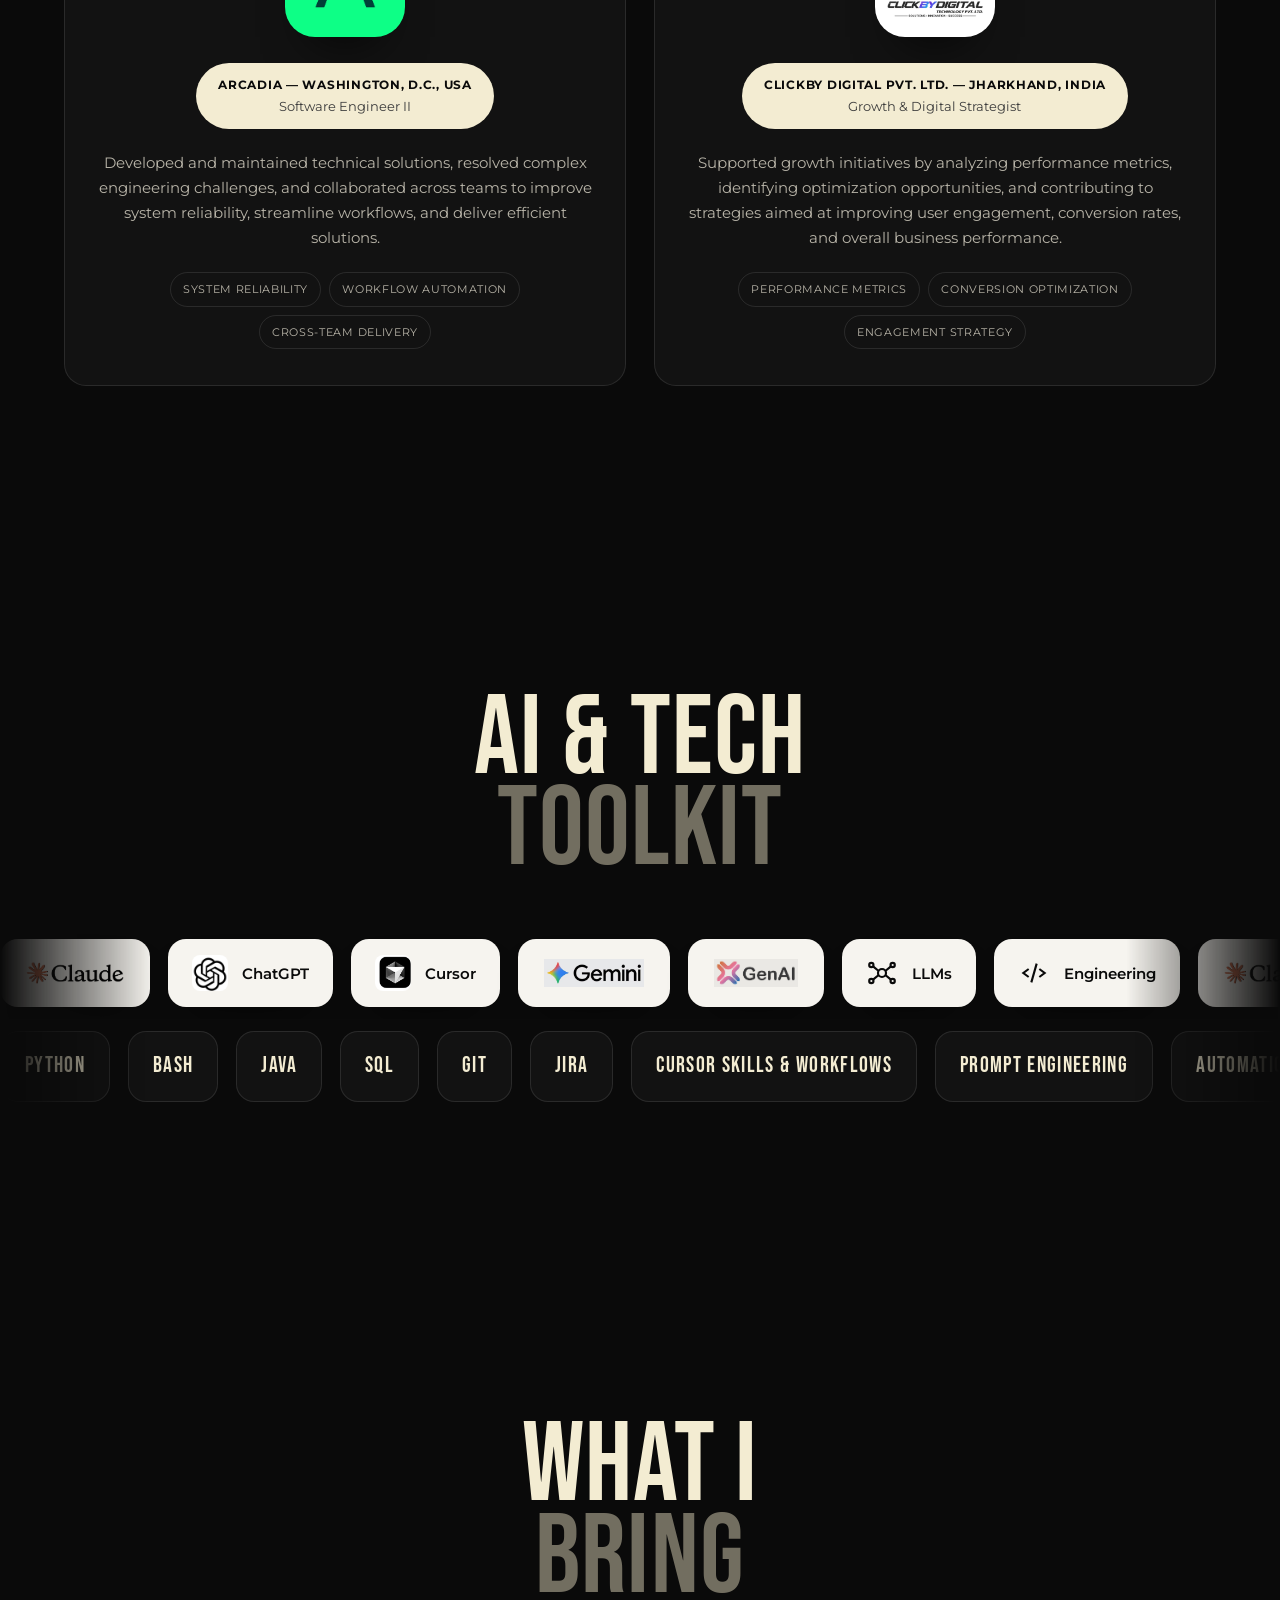
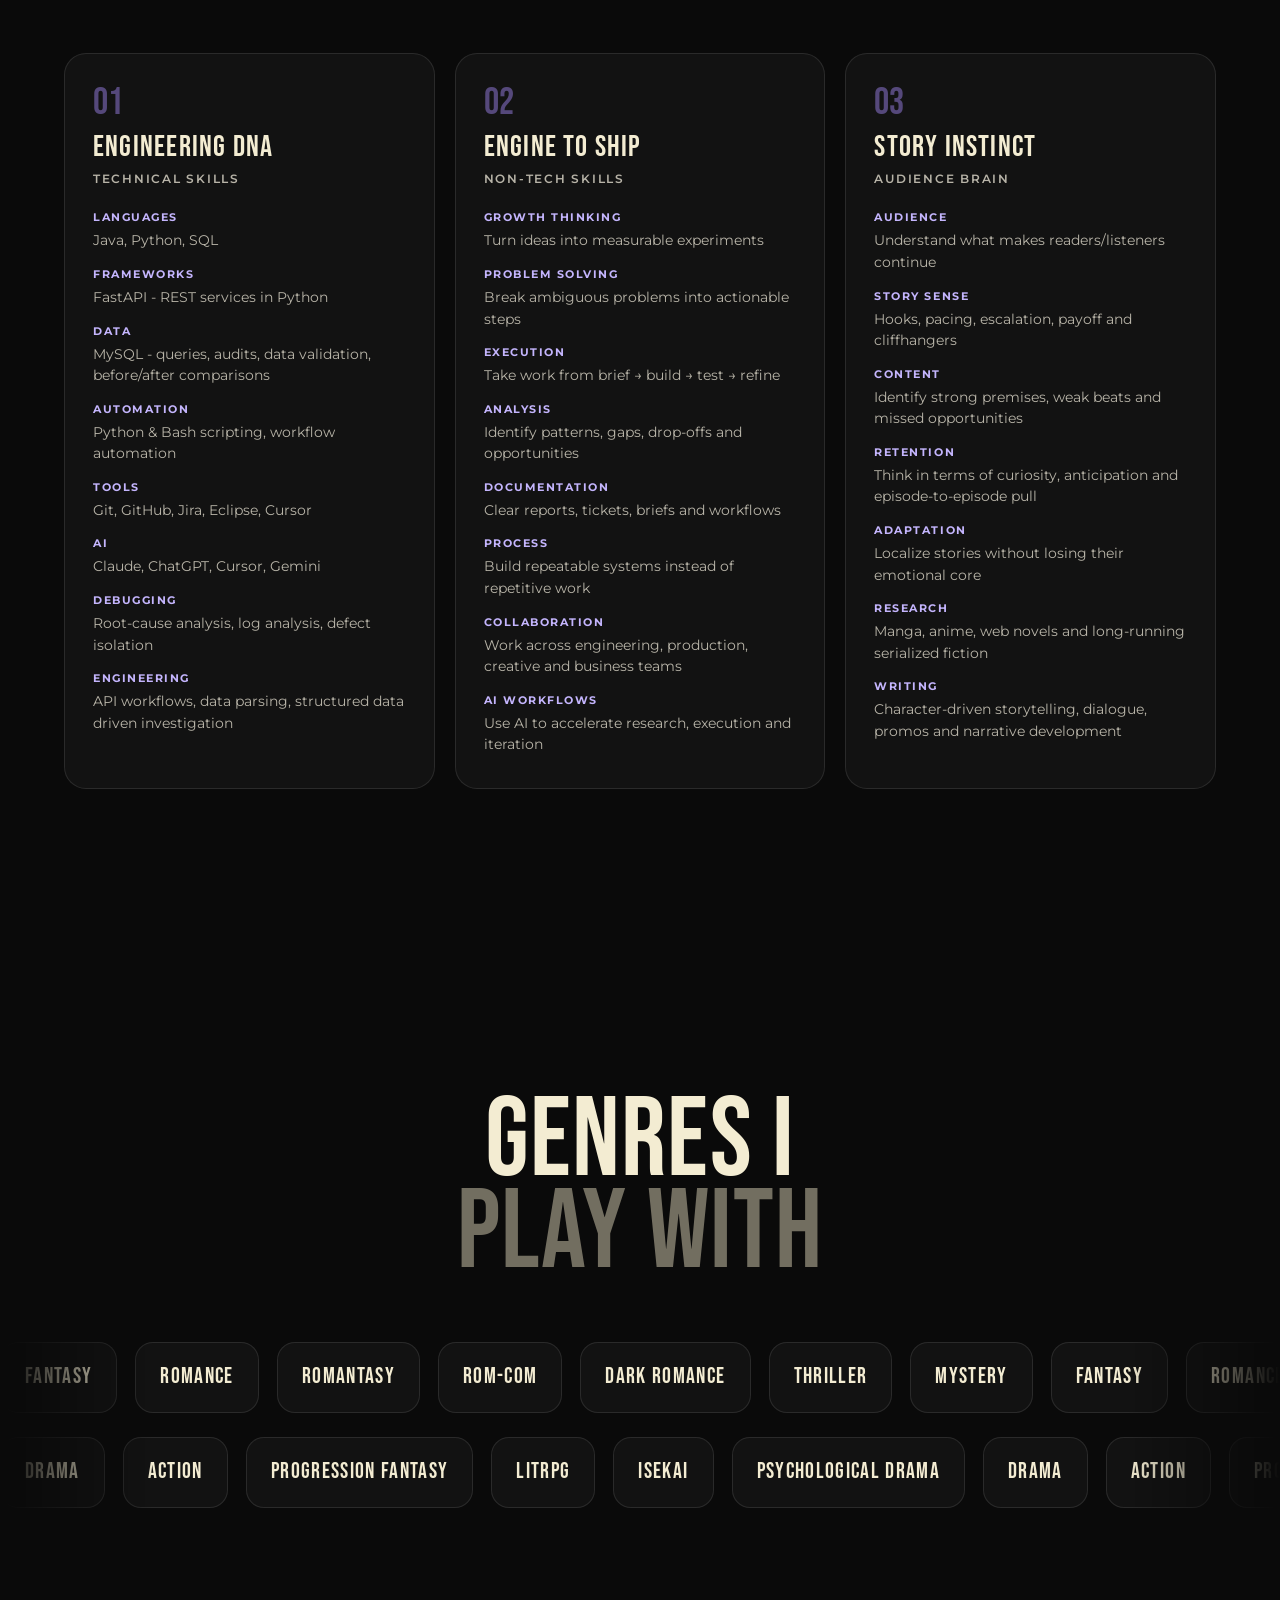
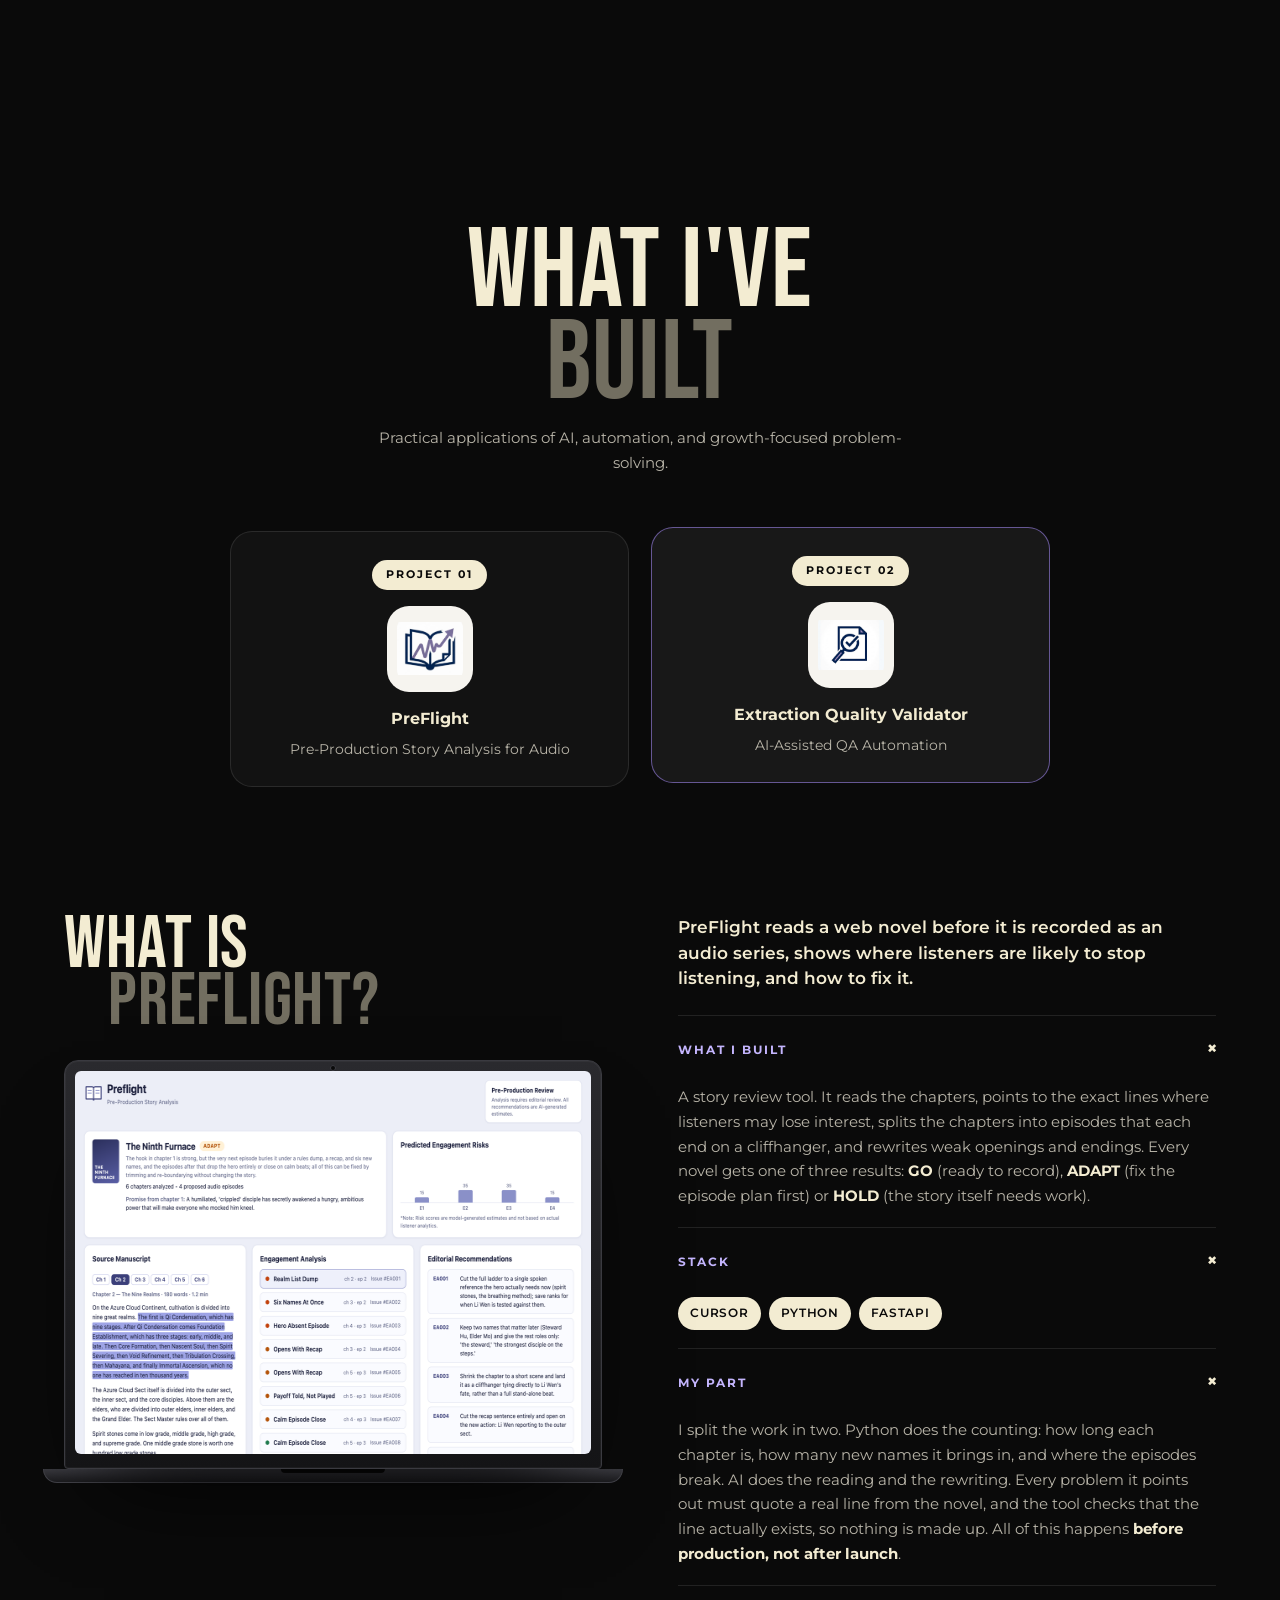
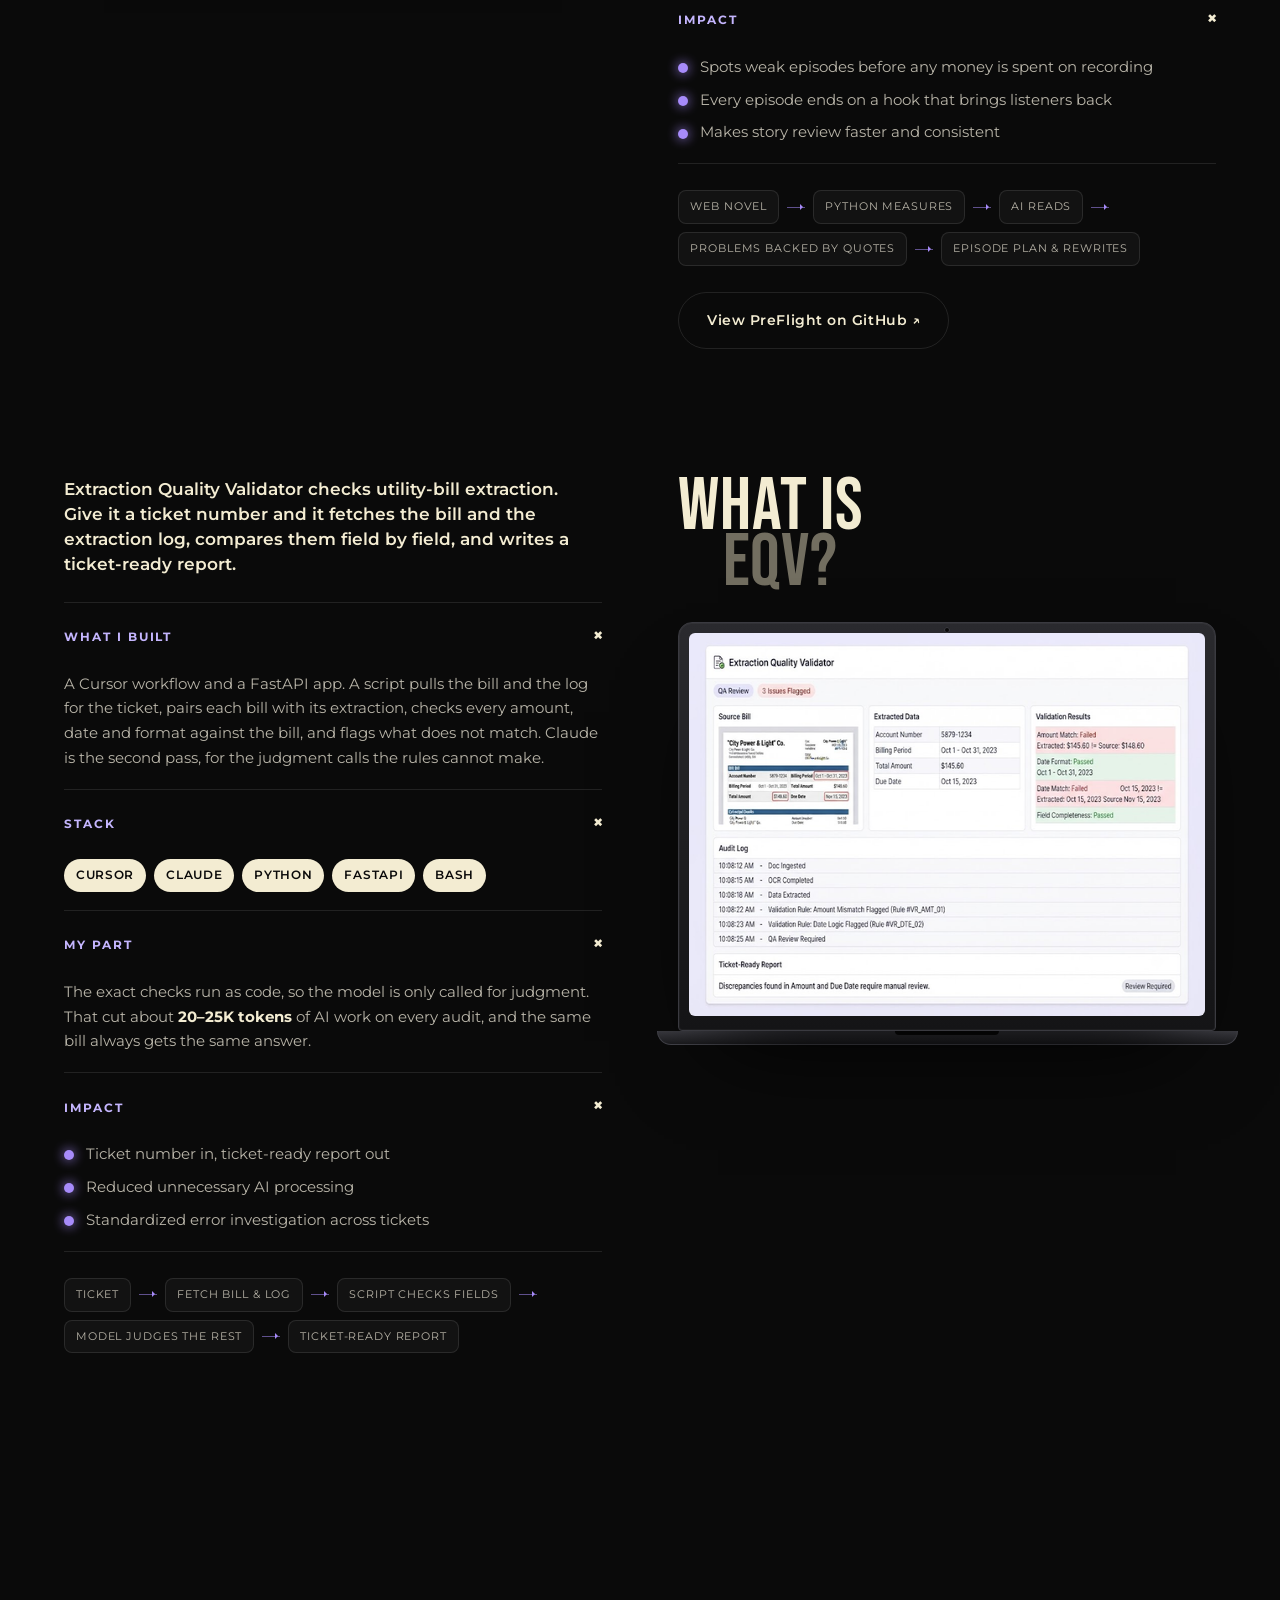
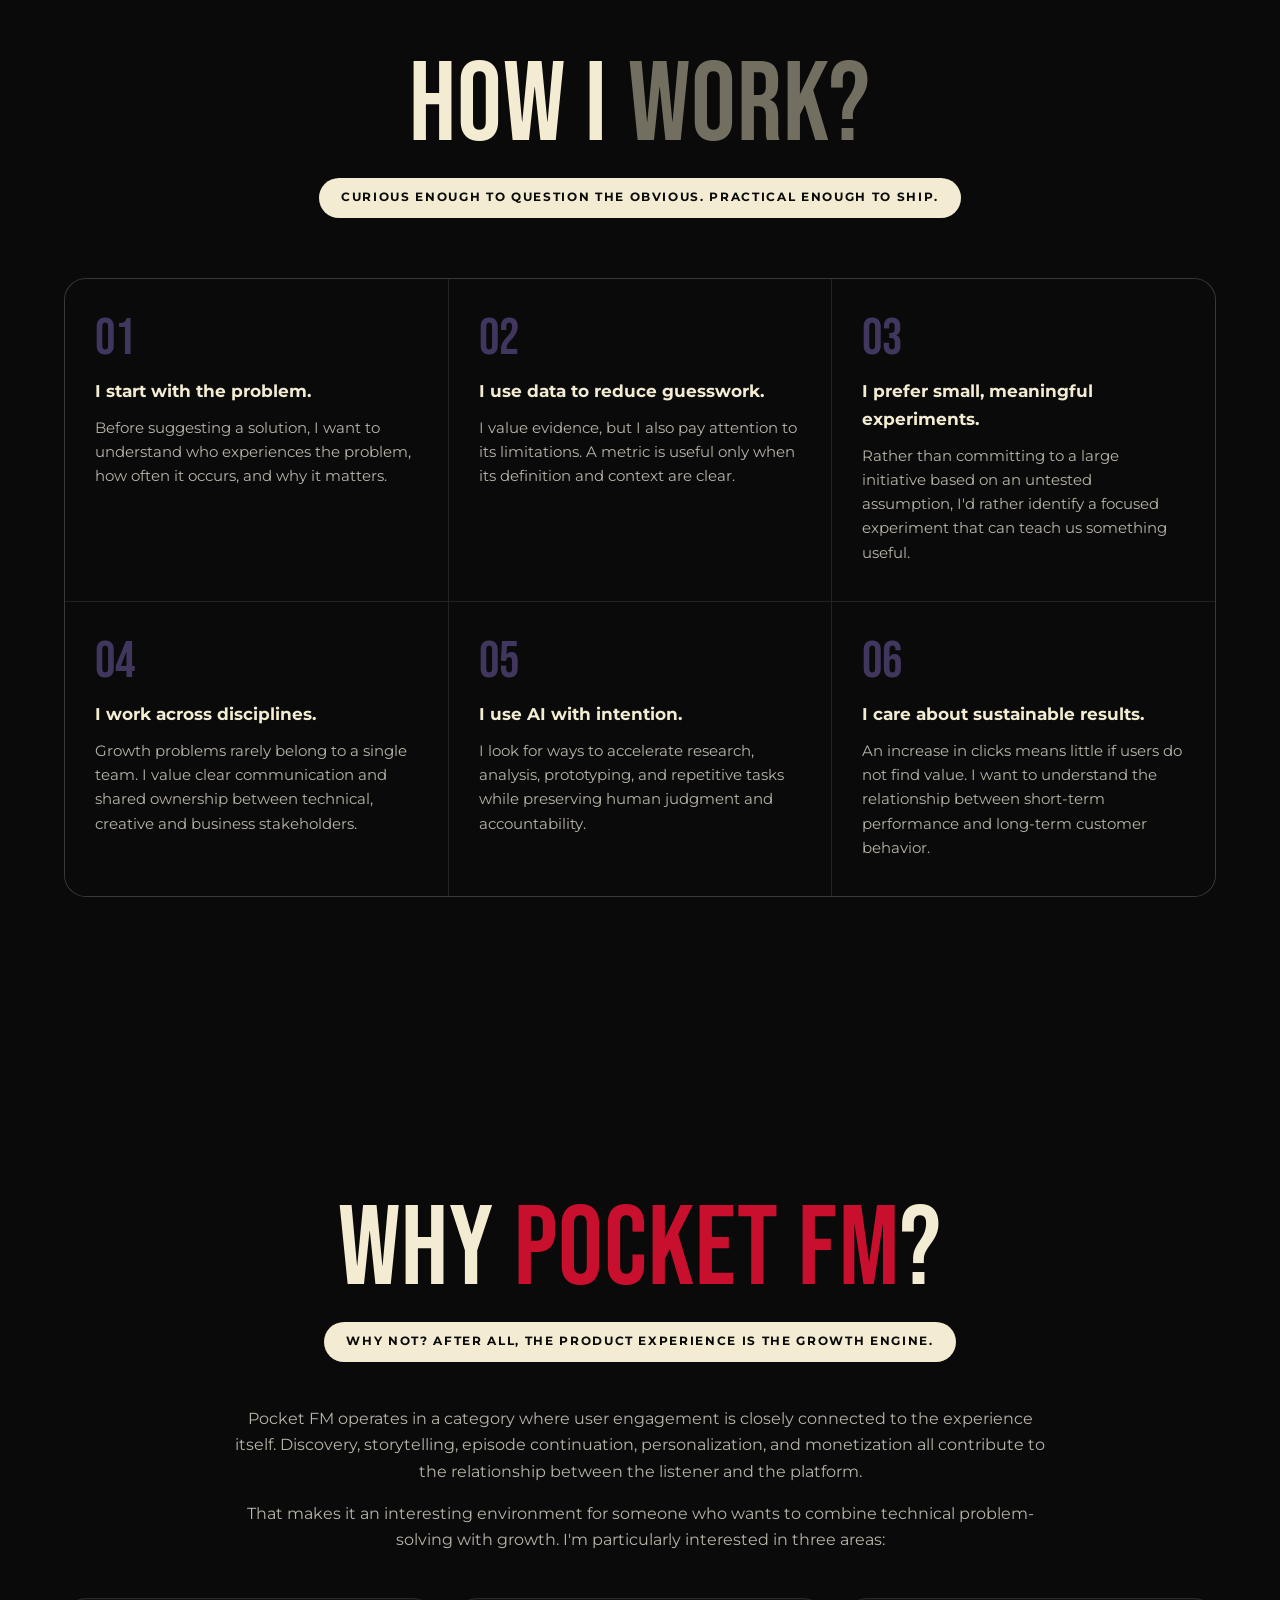
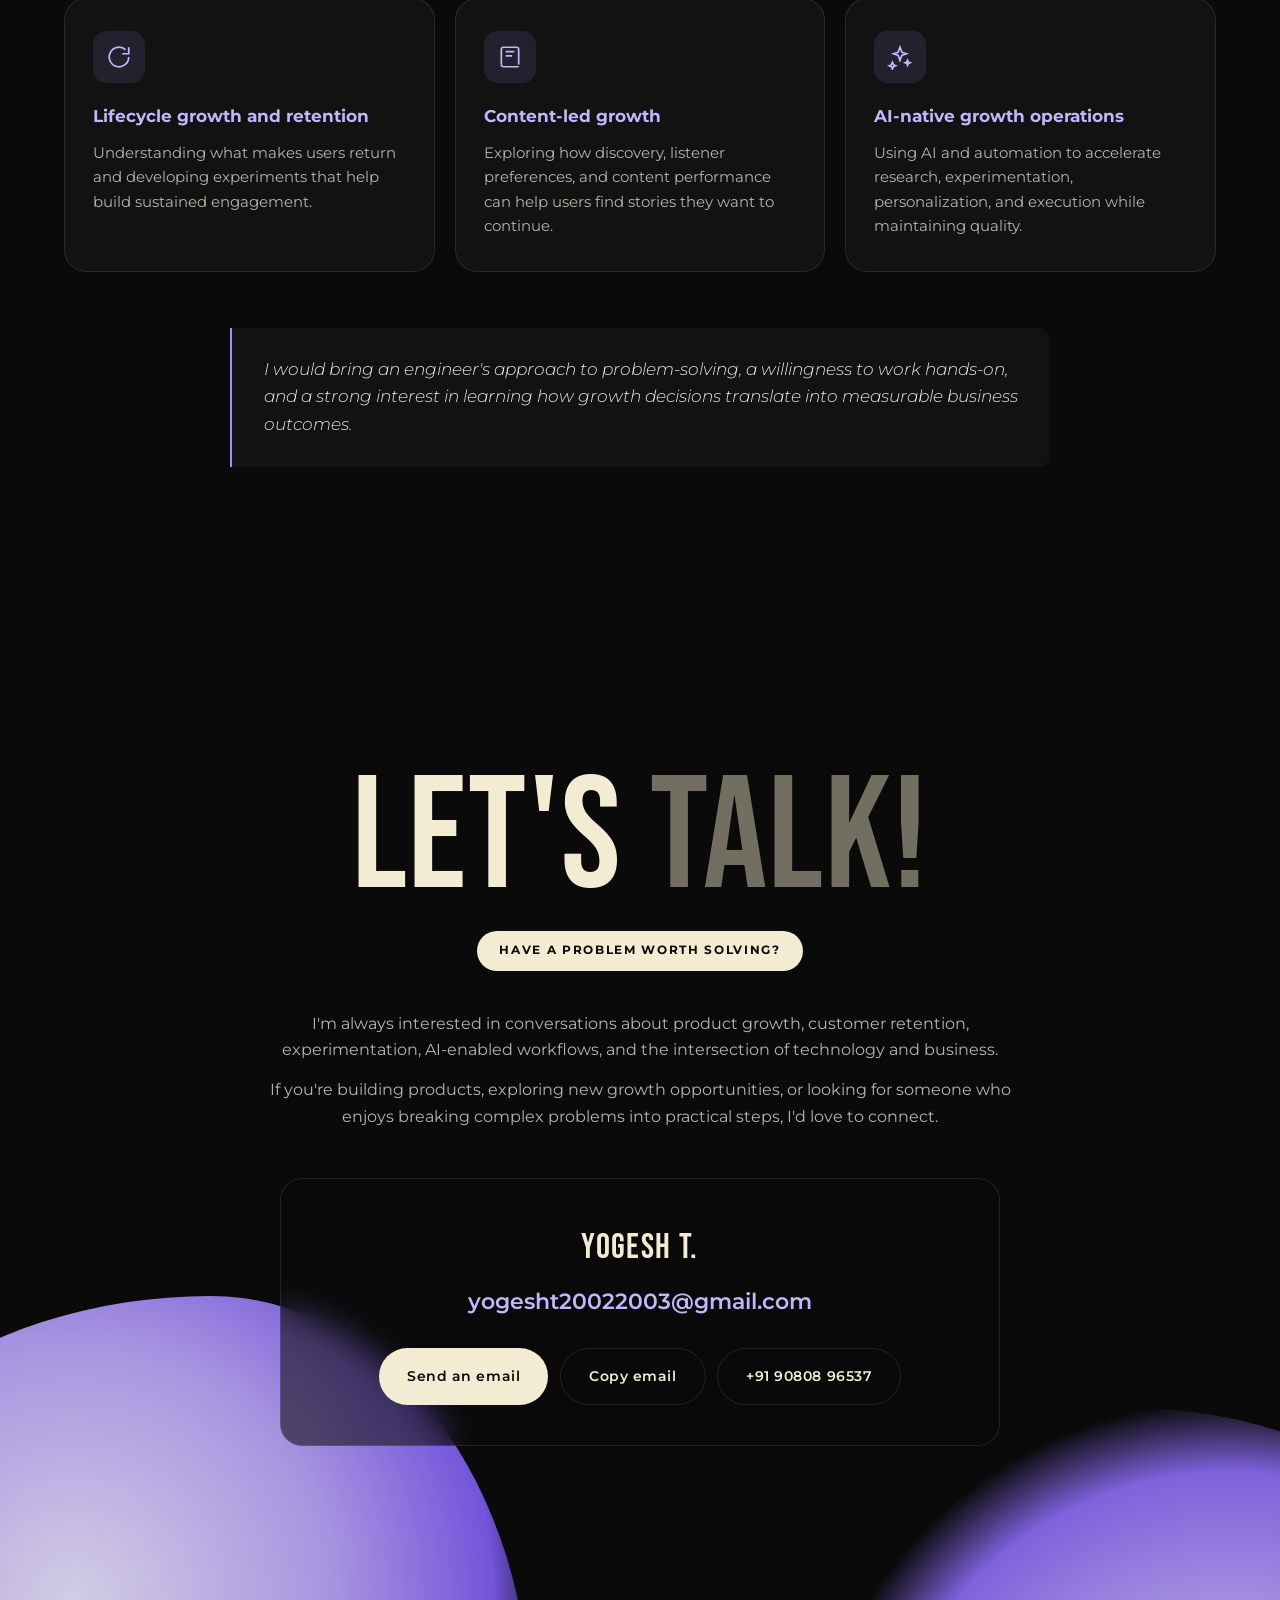
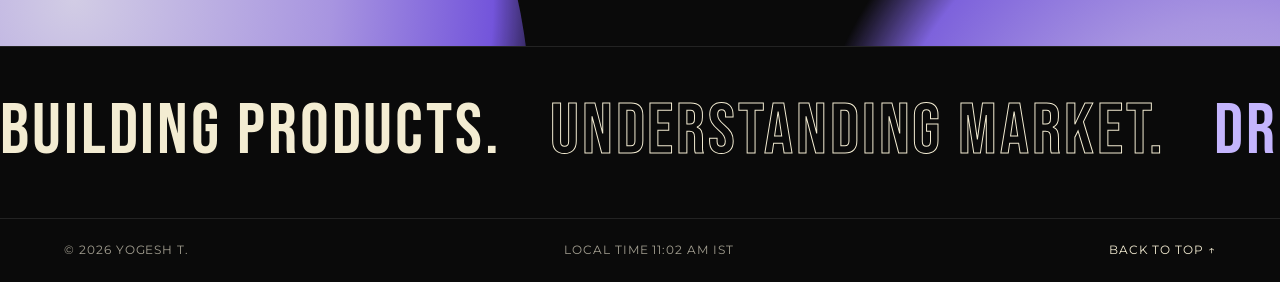
==== commit 22b60023: "Split What I Bring and Genres I Play With into their own sections" ====
--- a/index.html
+++ b/index.html
@@ -53,6 +53,8 @@
       <a href="#about" data-cursor="hover">About</a>
       <a href="#journey" data-cursor="hover">Journey</a>
       <a href="#toolkit" data-cursor="hover">Toolkit</a>
+      <a href="#bring" data-cursor="hover">Bring</a>
+      <a href="#genres" data-cursor="hover">Genres</a>
       <a href="#work" data-cursor="hover">Work</a>
       <a href="#process" data-cursor="hover">Process</a>
       <a href="#pocketfm" data-cursor="hover">Pocket FM</a>
@@ -276,12 +278,15 @@
           <div class="tool tool--text">Growth Strategy</div>
         </div>
       </div>
-
-      <div class="container">
-        <h3 class="heading heading--center heading--sm reveal">
+    </section>
+
+    <!-- ===================== WHAT I BRING ===================== -->
+    <section class="section bring" id="bring">
+      <div class="container">
+        <h2 class="heading heading--center reveal">
           <span class="heading__line">What I</span>
           <span class="heading__line heading__line--muted">Bring</span>
-        </h3>
+        </h2>
         <div class="skills">
           <article class="skill reveal">
             <span class="skill__num">01</span>
@@ -328,9 +333,40 @@
               <div><dt>Research</dt><dd>Manga, anime, web novels and long-running serialized fiction</dd></div>
               <div><dt>Writing</dt><dd>Character-driven storytelling, dialogue, promos and narrative development</dd></div>
             </dl>
-            <p class="skill__genres-title">Genres I Play With</p>
-            <p class="skill__genres">Fantasy · Romance · Romantasy · Rom-Com · Dark Romance · Thriller · Mystery · Drama · Action · Progression Fantasy · LitRPG · Isekai · Psychological Drama</p>
-          </article>
+          </article>
+        </div>
+      </div>
+    </section>
+
+    <!-- ===================== GENRES ===================== -->
+    <section class="section genres" id="genres">
+      <div class="container">
+        <h2 class="heading heading--center reveal">
+          <span class="heading__line">Genres I</span>
+          <span class="heading__line heading__line--muted">Play With</span>
+        </h2>
+      </div>
+
+      <div class="marquee reveal" data-direction="left">
+        <div class="marquee__track">
+          <div class="tool tool--text">Fantasy</div>
+          <div class="tool tool--text">Romance</div>
+          <div class="tool tool--text">Romantasy</div>
+          <div class="tool tool--text">Rom-Com</div>
+          <div class="tool tool--text">Dark Romance</div>
+          <div class="tool tool--text">Thriller</div>
+          <div class="tool tool--text">Mystery</div>
+        </div>
+      </div>
+
+      <div class="marquee reveal" data-direction="right" data-delay="100">
+        <div class="marquee__track">
+          <div class="tool tool--text">Drama</div>
+          <div class="tool tool--text">Action</div>
+          <div class="tool tool--text">Progression Fantasy</div>
+          <div class="tool tool--text">LitRPG</div>
+          <div class="tool tool--text">Isekai</div>
+          <div class="tool tool--text">Psychological Drama</div>
         </div>
       </div>
     </section>
--- a/css/styles.css
+++ b/css/styles.css
@@ -617,7 +617,7 @@
 /* ------------------------------------------------------------
    Toolkit marquee
    ------------------------------------------------------------ */
-.toolkit .heading { margin-bottom: 50px; }
+.toolkit .heading, .genres .heading { margin-bottom: 50px; }
 .marquee {
   position: relative; overflow: hidden; padding-block: 12px;
   mask-image: linear-gradient(90deg, transparent, #000 12%, #000 88%, transparent);
@@ -651,8 +651,7 @@
 }
 .tool--text:hover { background: var(--surface-2); border-color: var(--border-strong); }
 
-.skills { display: grid; grid-template-columns: repeat(3, minmax(0, 1fr)); gap: 20px; margin-top: 36px; }
-.toolkit .heading--sm { margin-top: 56px; margin-bottom: 0; }
+.skills { display: grid; grid-template-columns: repeat(3, minmax(0, 1fr)); gap: 20px; margin-top: 48px; }
 @media (max-width: 960px) { .skills { grid-template-columns: 1fr; max-width: 640px; margin-inline: auto; } }
 .skill {
   position: relative; padding: 30px 28px 32px; border-radius: var(--radius);
@@ -673,8 +672,6 @@
 }
 .skill h3:has(+ .skill__sub) { margin-bottom: 6px; }
 .skill__sub { margin: 0 0 20px; color: var(--text-dim); font-size: .78rem; letter-spacing: .14em; text-transform: uppercase; font-weight: 600; }
-.skill__genres-title { margin: 24px 0 6px; font-size: .68rem; letter-spacing: .14em; text-transform: uppercase; color: var(--violet-2); font-weight: 700; }
-.skill__genres { margin: 0; color: var(--text-dim); font-size: .9rem; line-height: 1.6; }
 .skill__rows { margin: 0; display: grid; gap: 14px; }
 .skill__rows dt { font-size: .68rem; letter-spacing: .14em; text-transform: uppercase; color: var(--violet-2); font-weight: 700; }
 .skill__rows dd { margin: 3px 0 0; color: var(--text-dim); font-size: .9rem; line-height: 1.5; }
@@ -990,7 +987,7 @@
   /* One section per page, content vertically centred like a slide.
      .work is left as normal flow since it spans two pages. */
   .section:not(.work) { min-height: 100vh; display: grid; align-content: center; }
-  .toolkit { min-height: 0; display: block; padding-block: 48px; }
+  .bring { min-height: 0; display: block; padding-block: 48px; }
   .project--alt { min-height: calc(100vh - 90px); display: grid; align-content: center; }
   .hero { min-height: 100vh; padding: 80px 60px; break-after: page; }
   .hero__wave { filter: none; }
@@ -1013,8 +1010,11 @@
   /* Desktop layout regardless of the printing window's viewport */
   .heading { font-size: 7rem; }
   .heading--sm { font-size: 4.6rem; }
-  .toolkit .heading--sm { margin-top: 24px; font-size: 3.4rem; }
-  .toolkit .skills { margin-top: 18px; }
+  .bring .heading { font-size: 5rem; margin-bottom: 8px; }
+  .bring .skills { margin-top: 28px; }
+  .bring .skill { padding: 22px 22px 24px; }
+  .bring .skill h3 { font-size: 1.55rem; margin-bottom: 4px; }
+  .bring .skill__rows { gap: 8px; }
   .heading--xl { font-size: 10rem; }
   .hero__title { font-size: 15rem; }
   .hero__tagline { font-size: 1.35rem; }
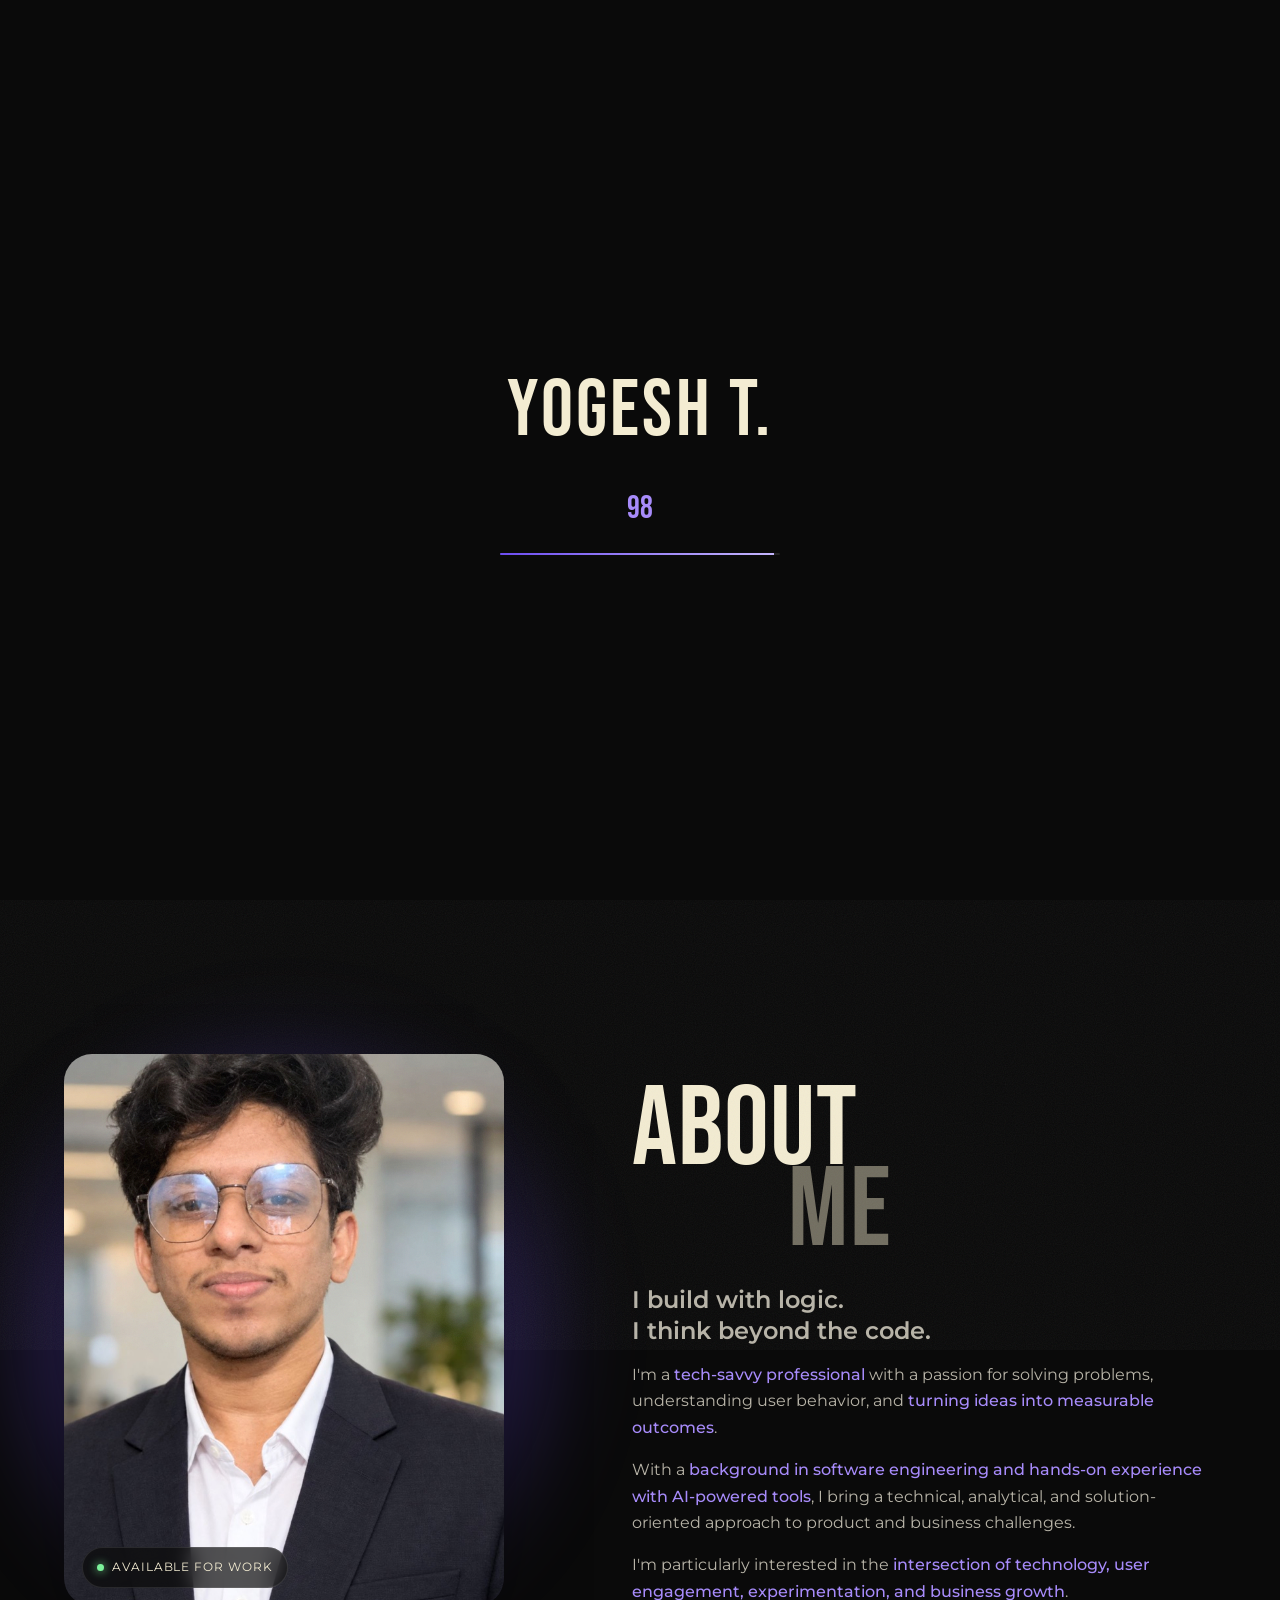
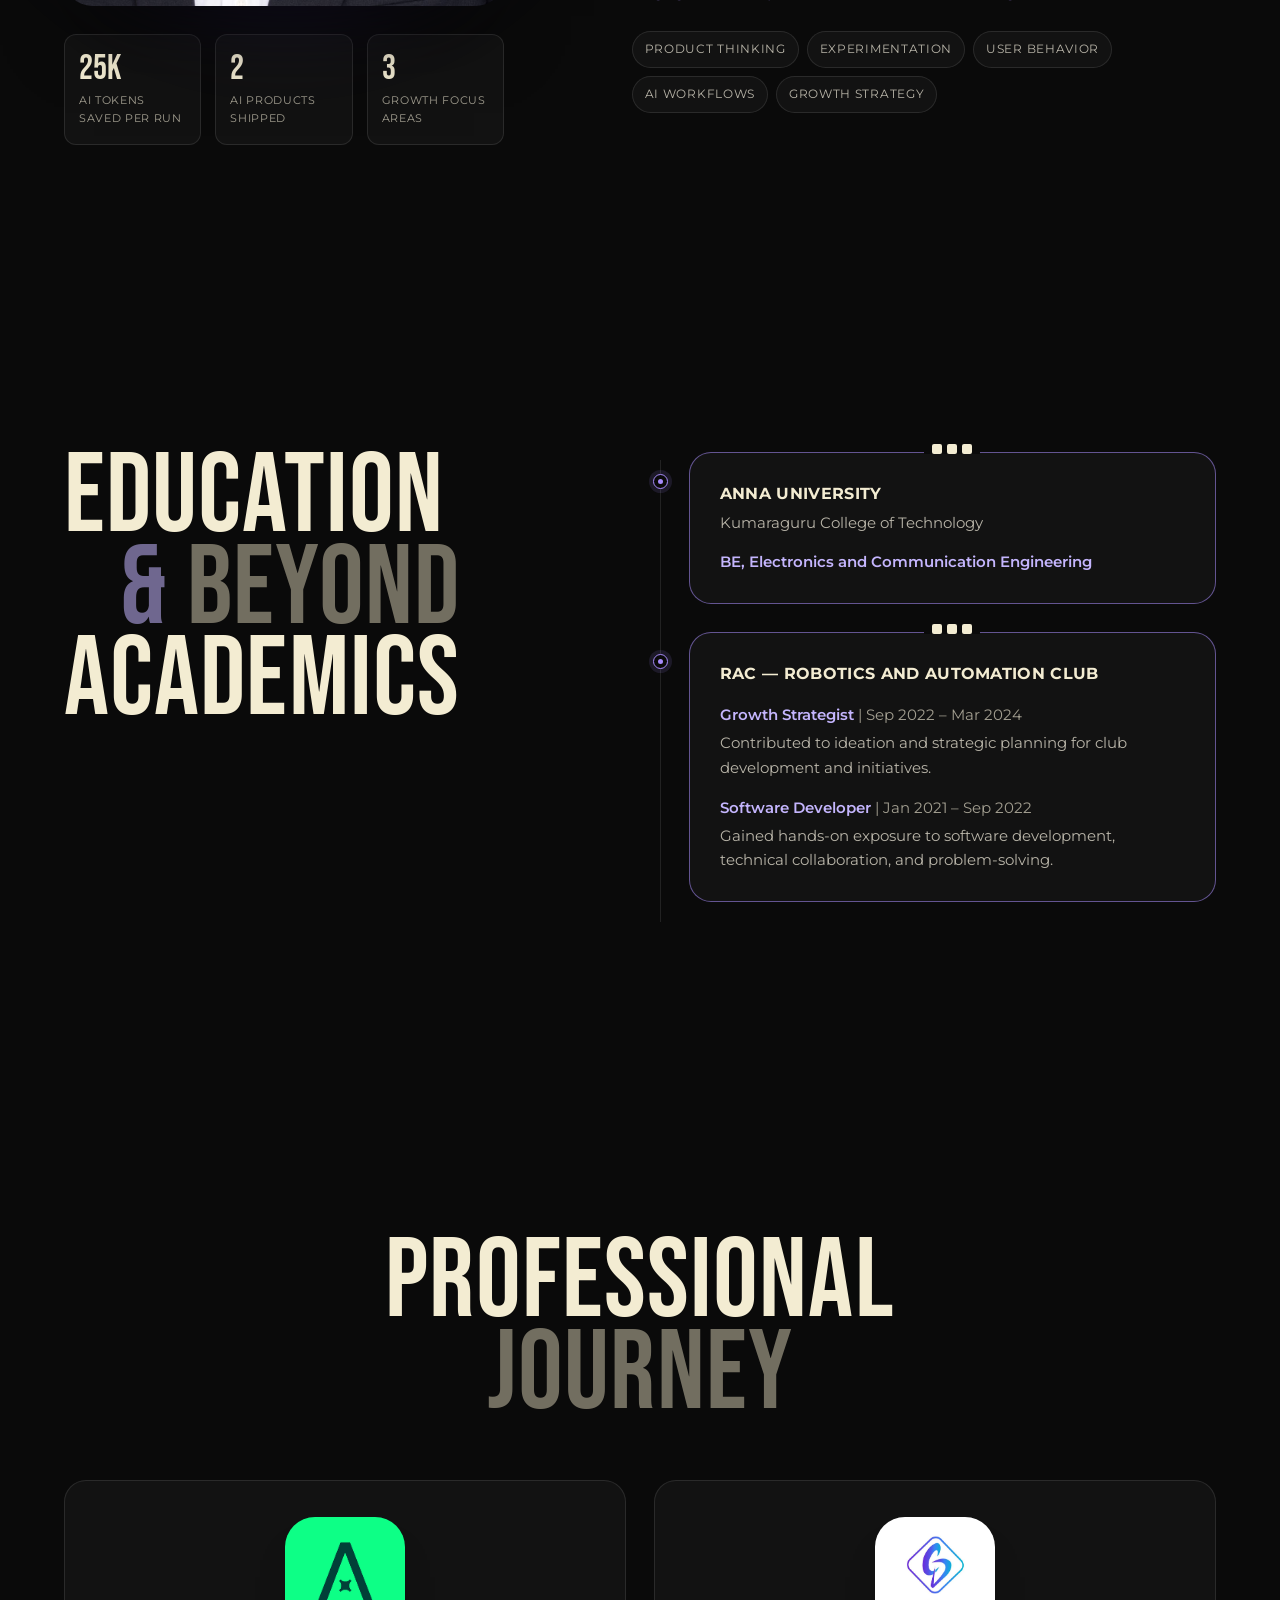
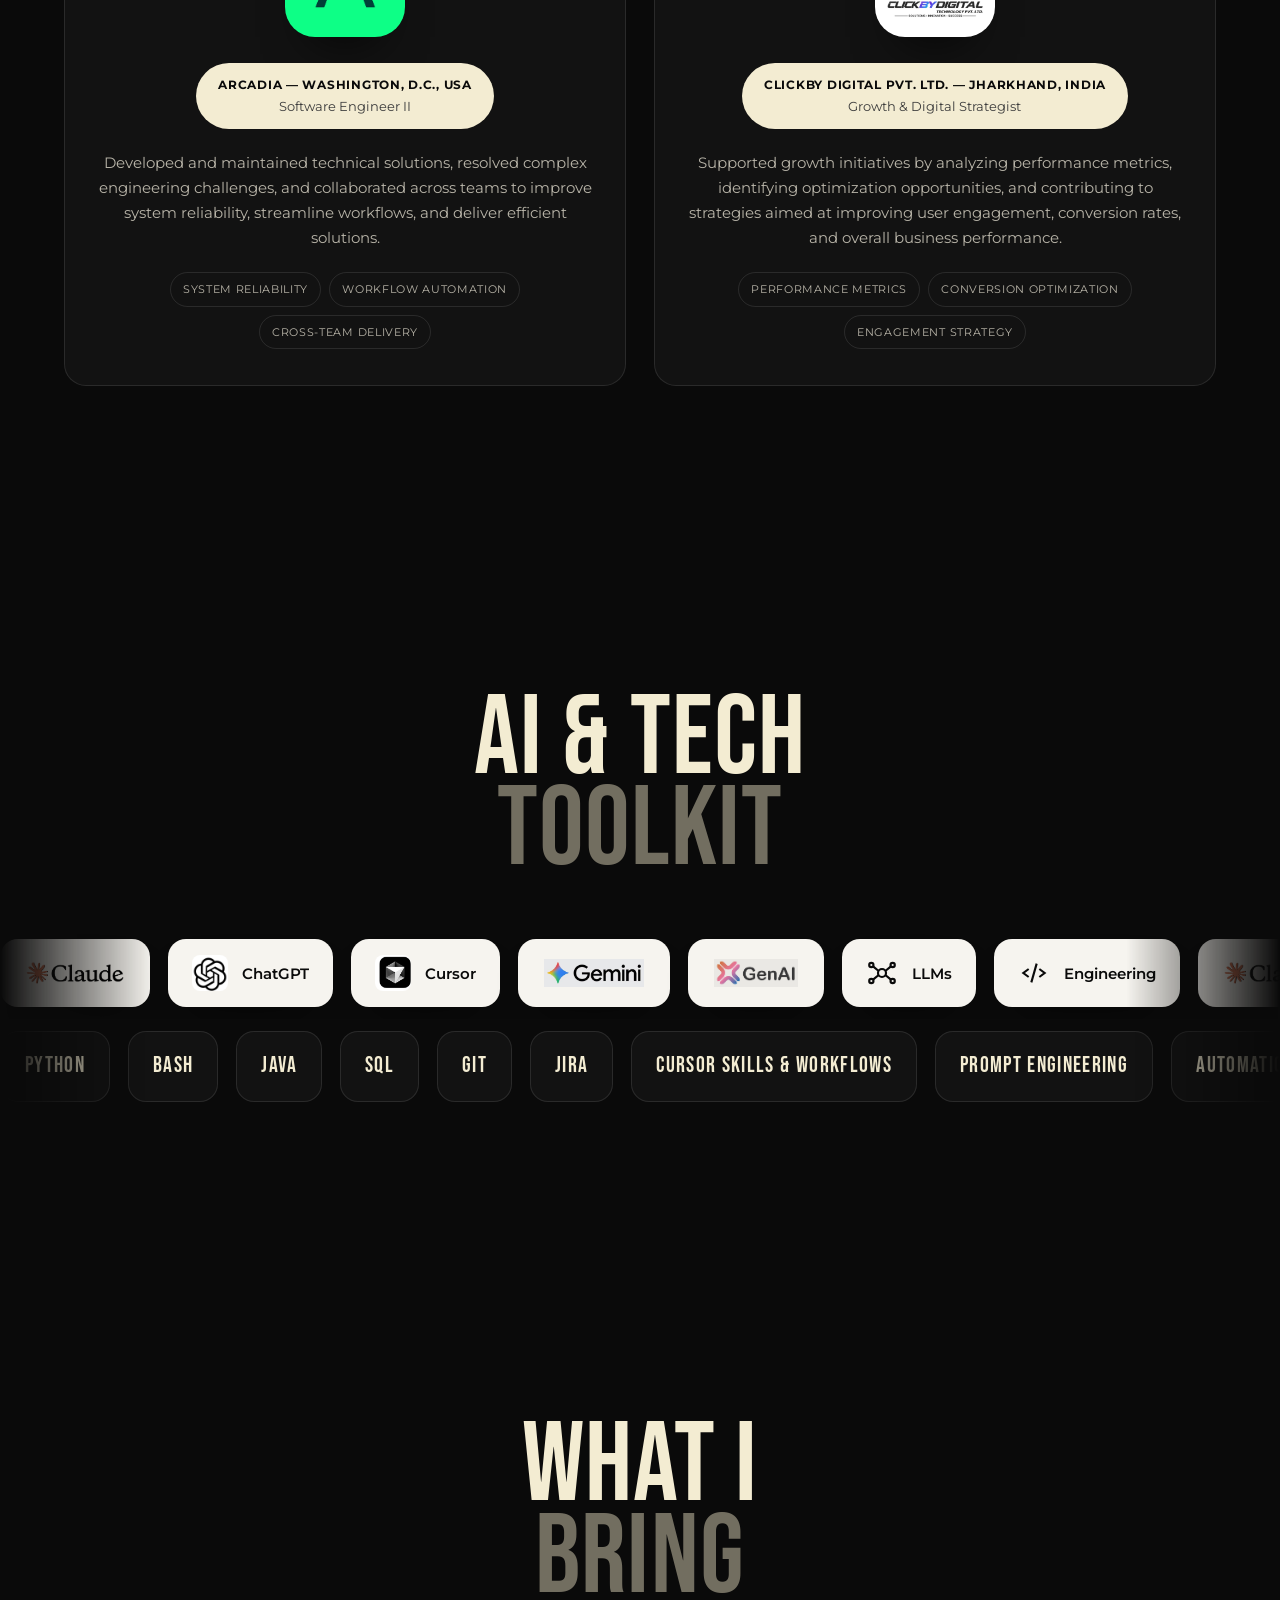
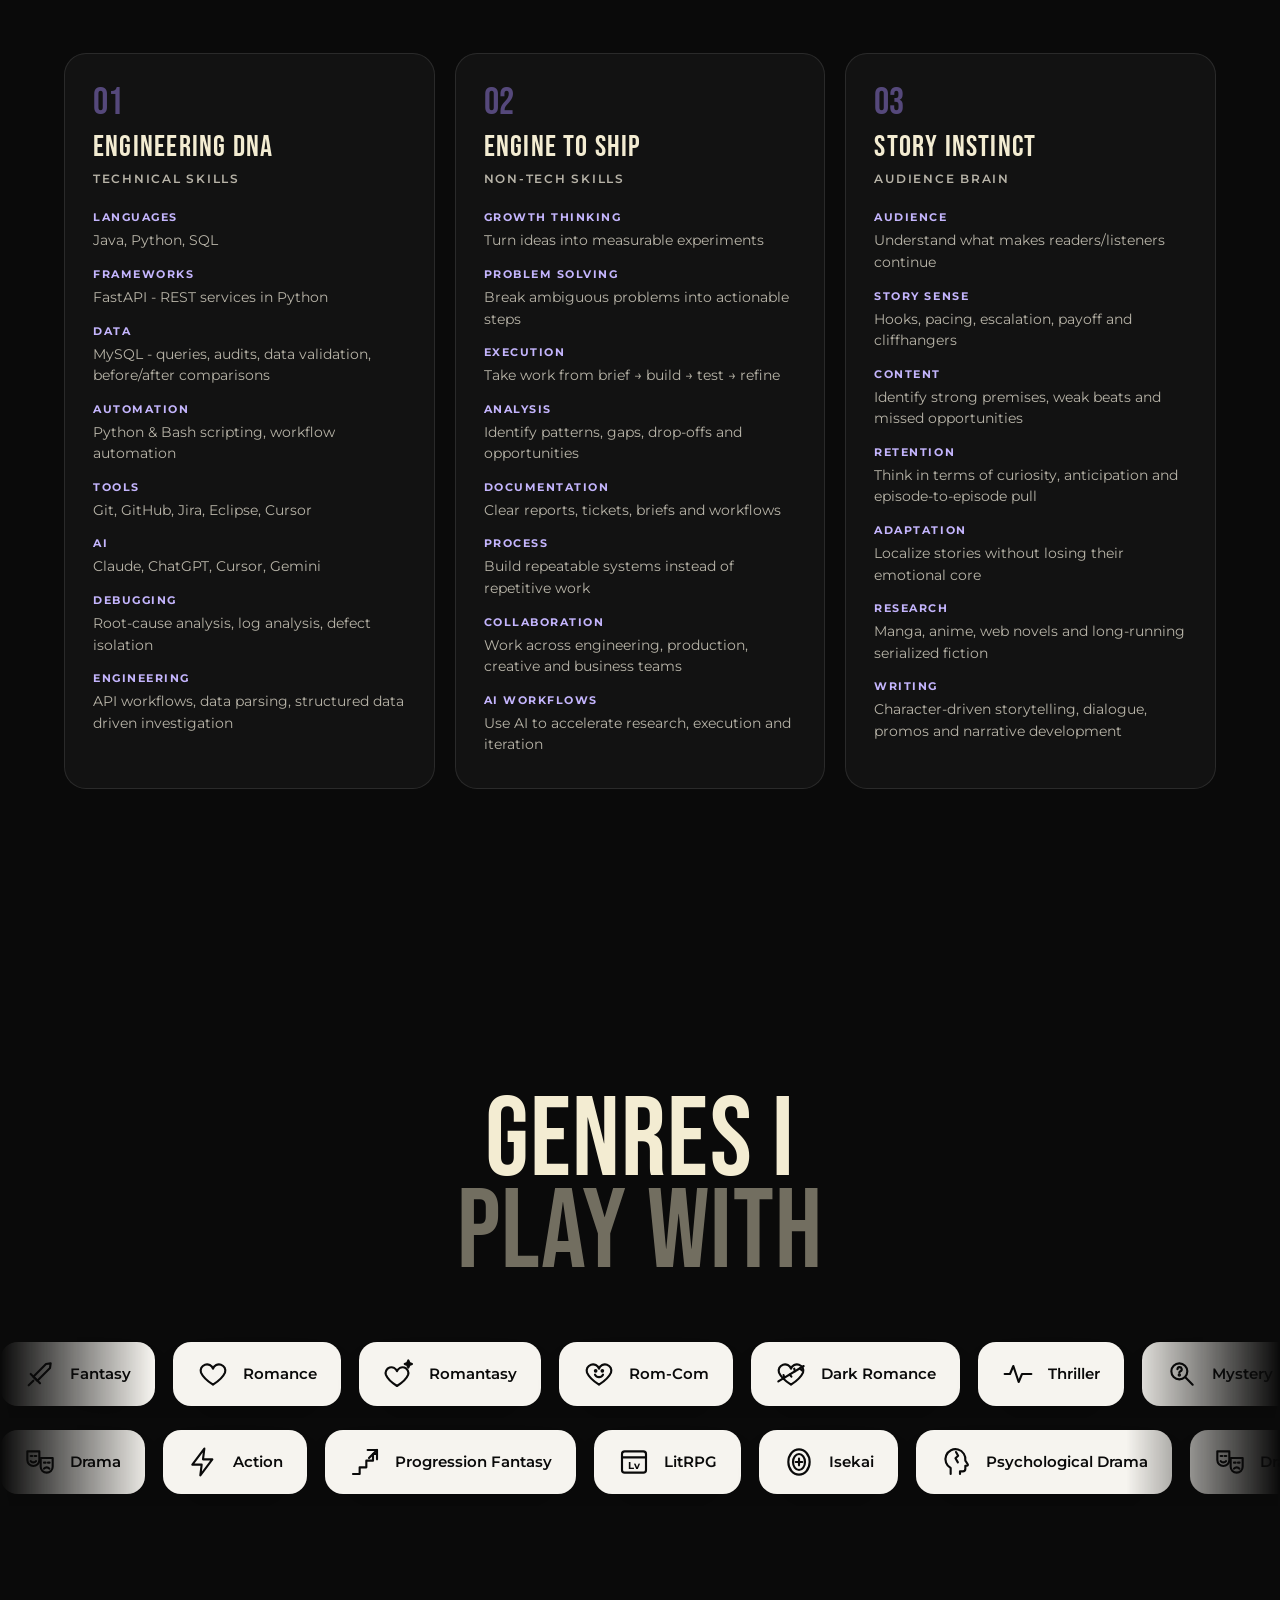
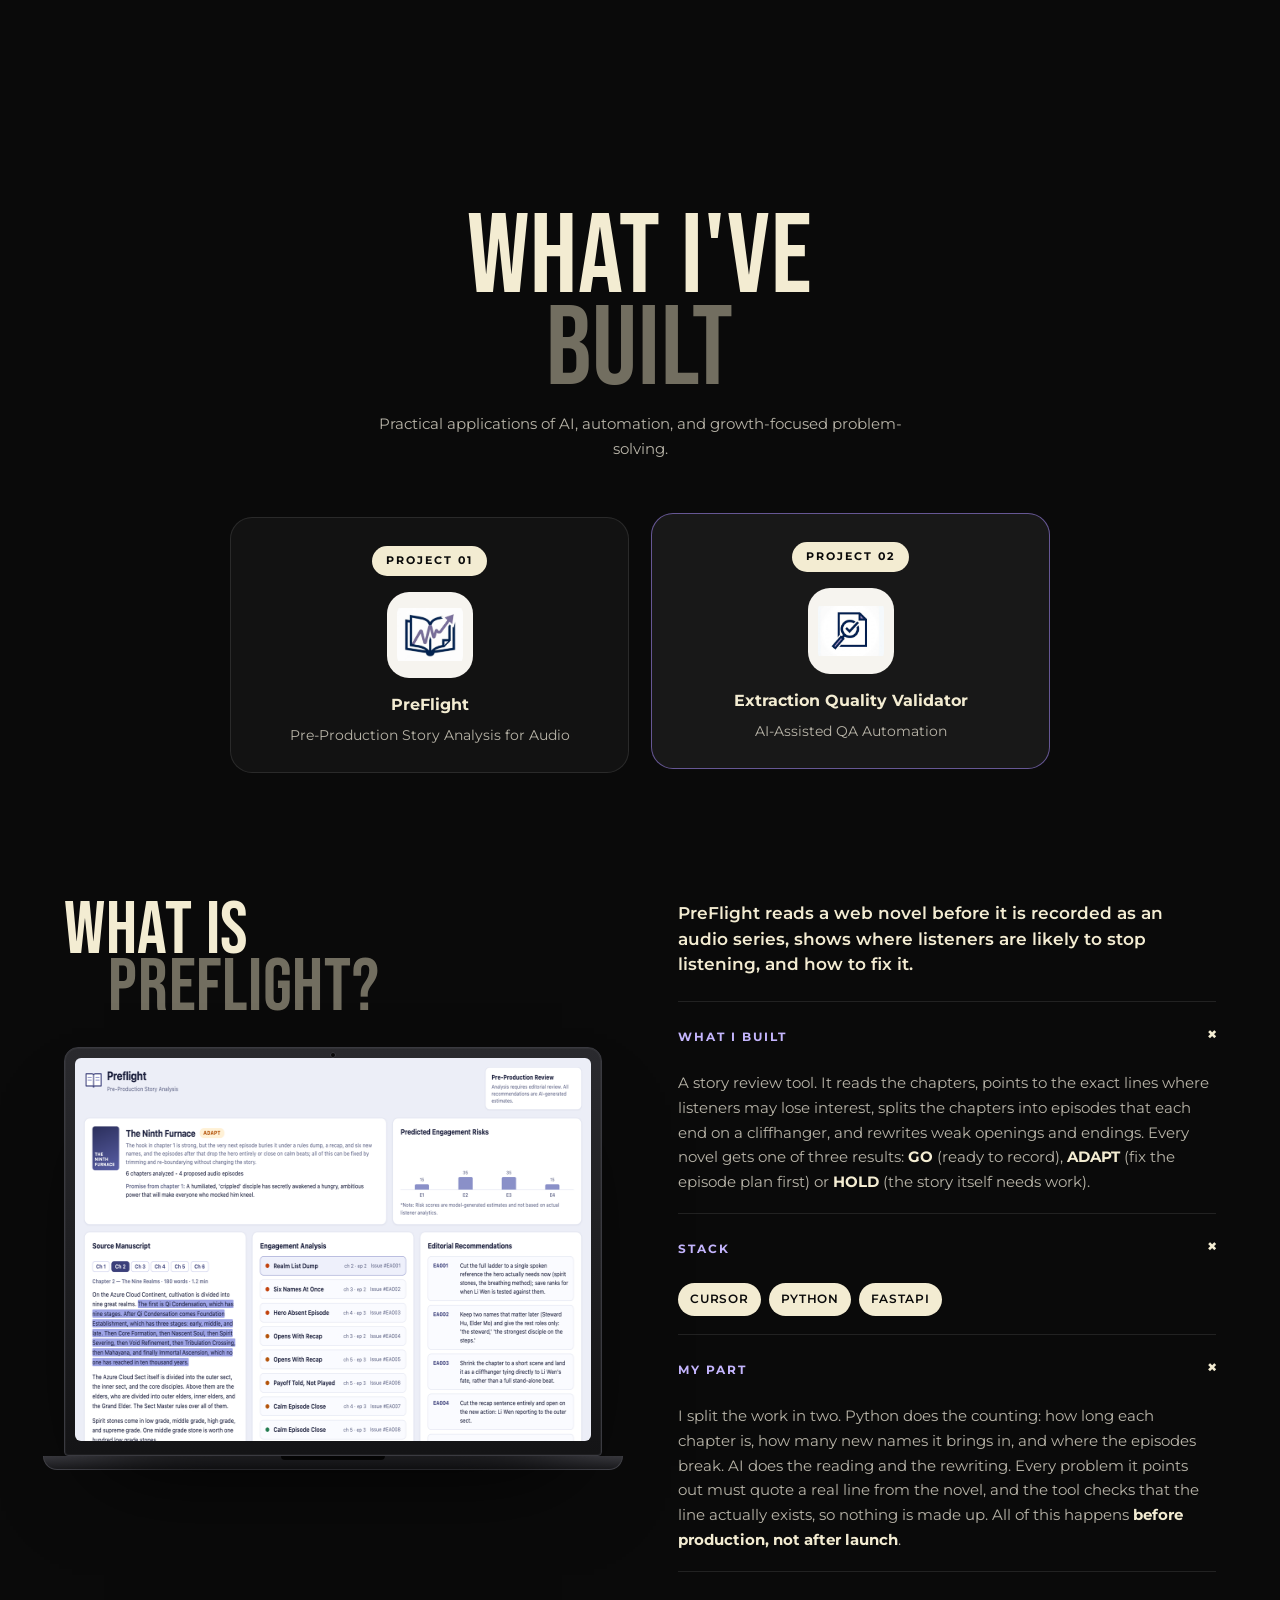
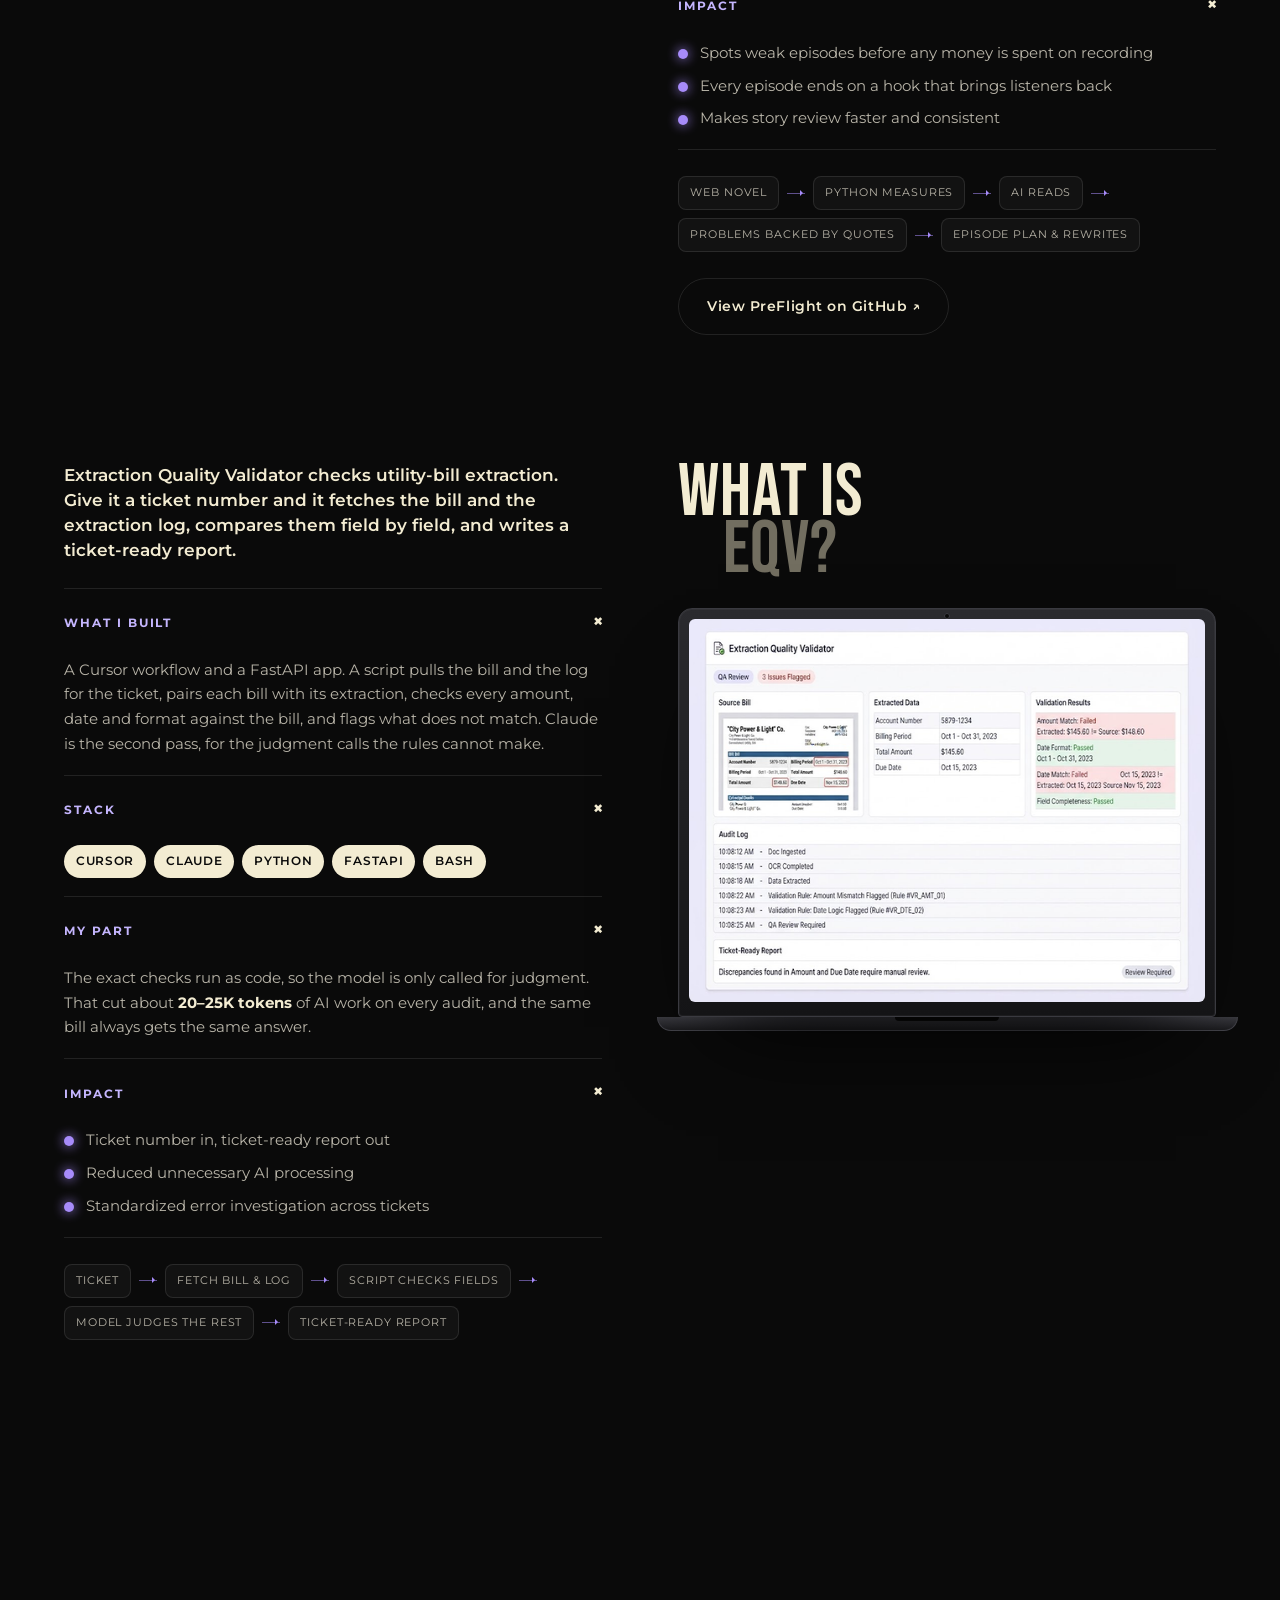
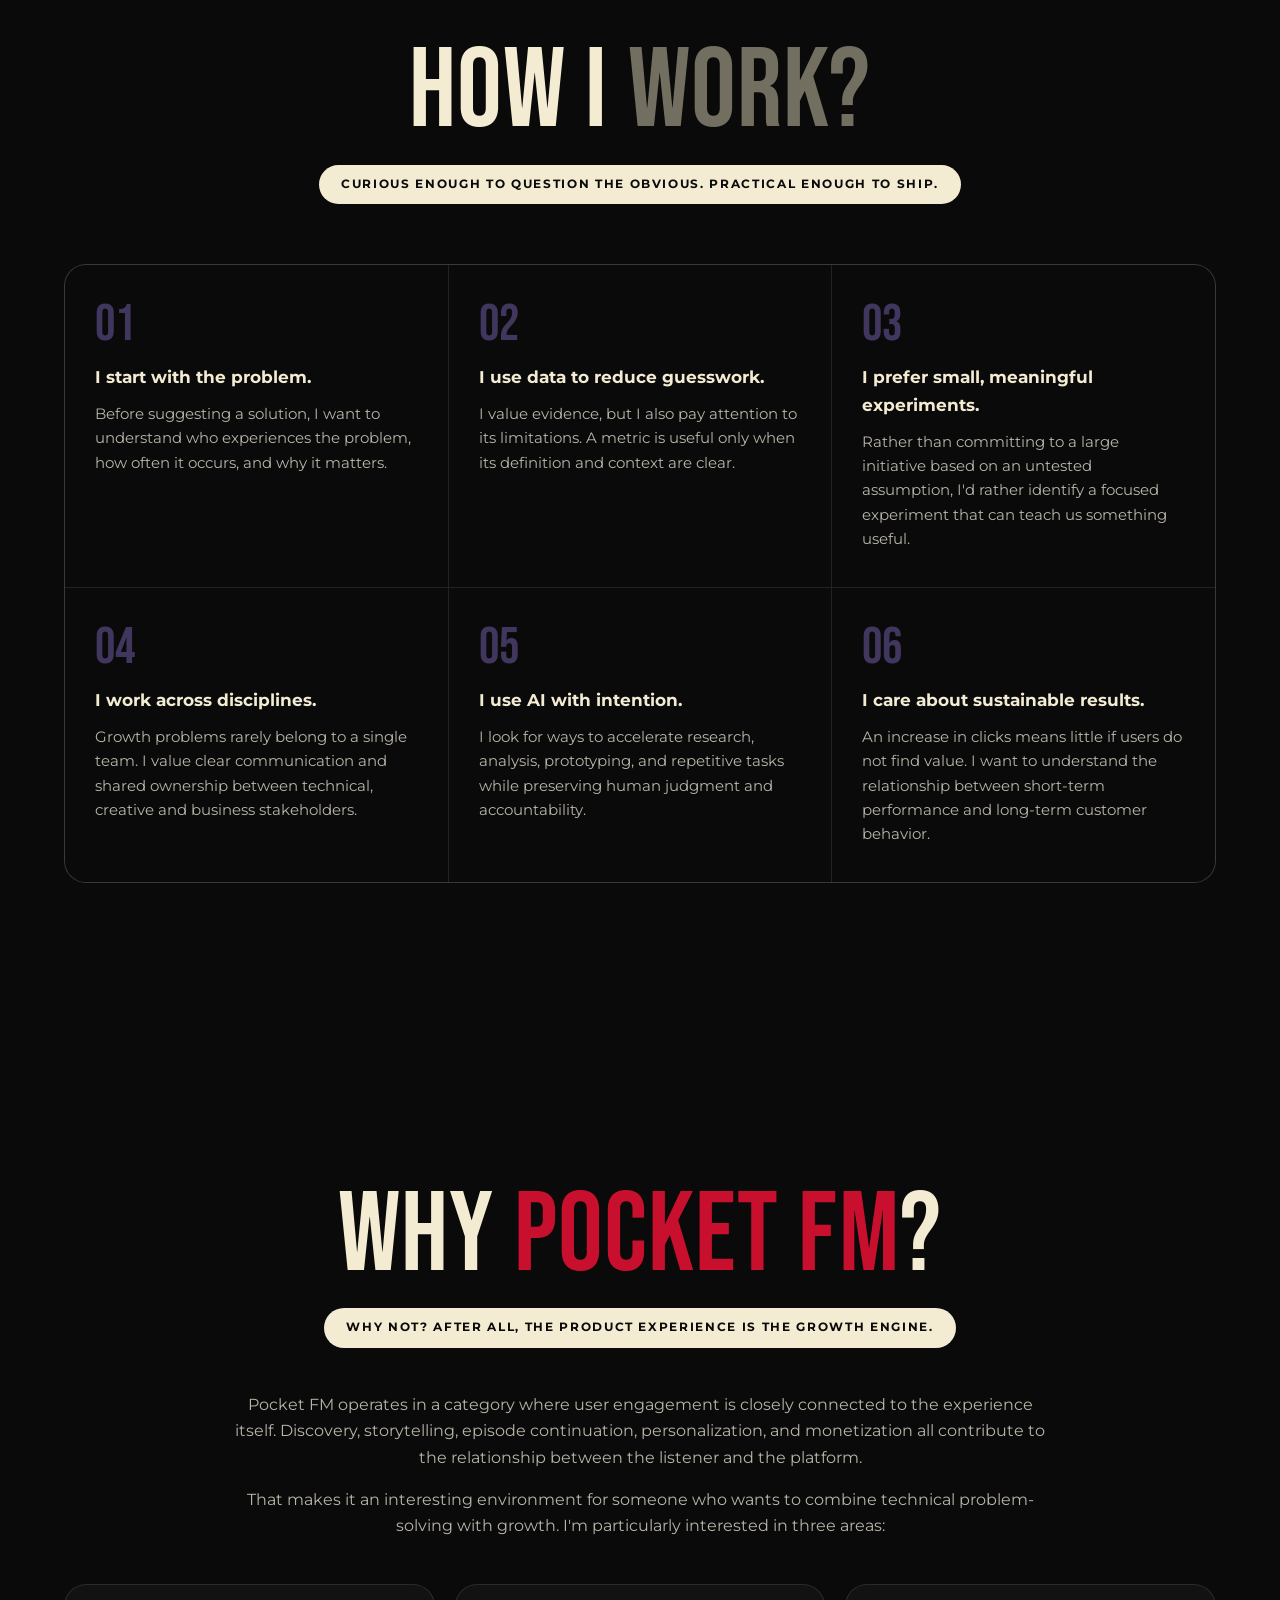
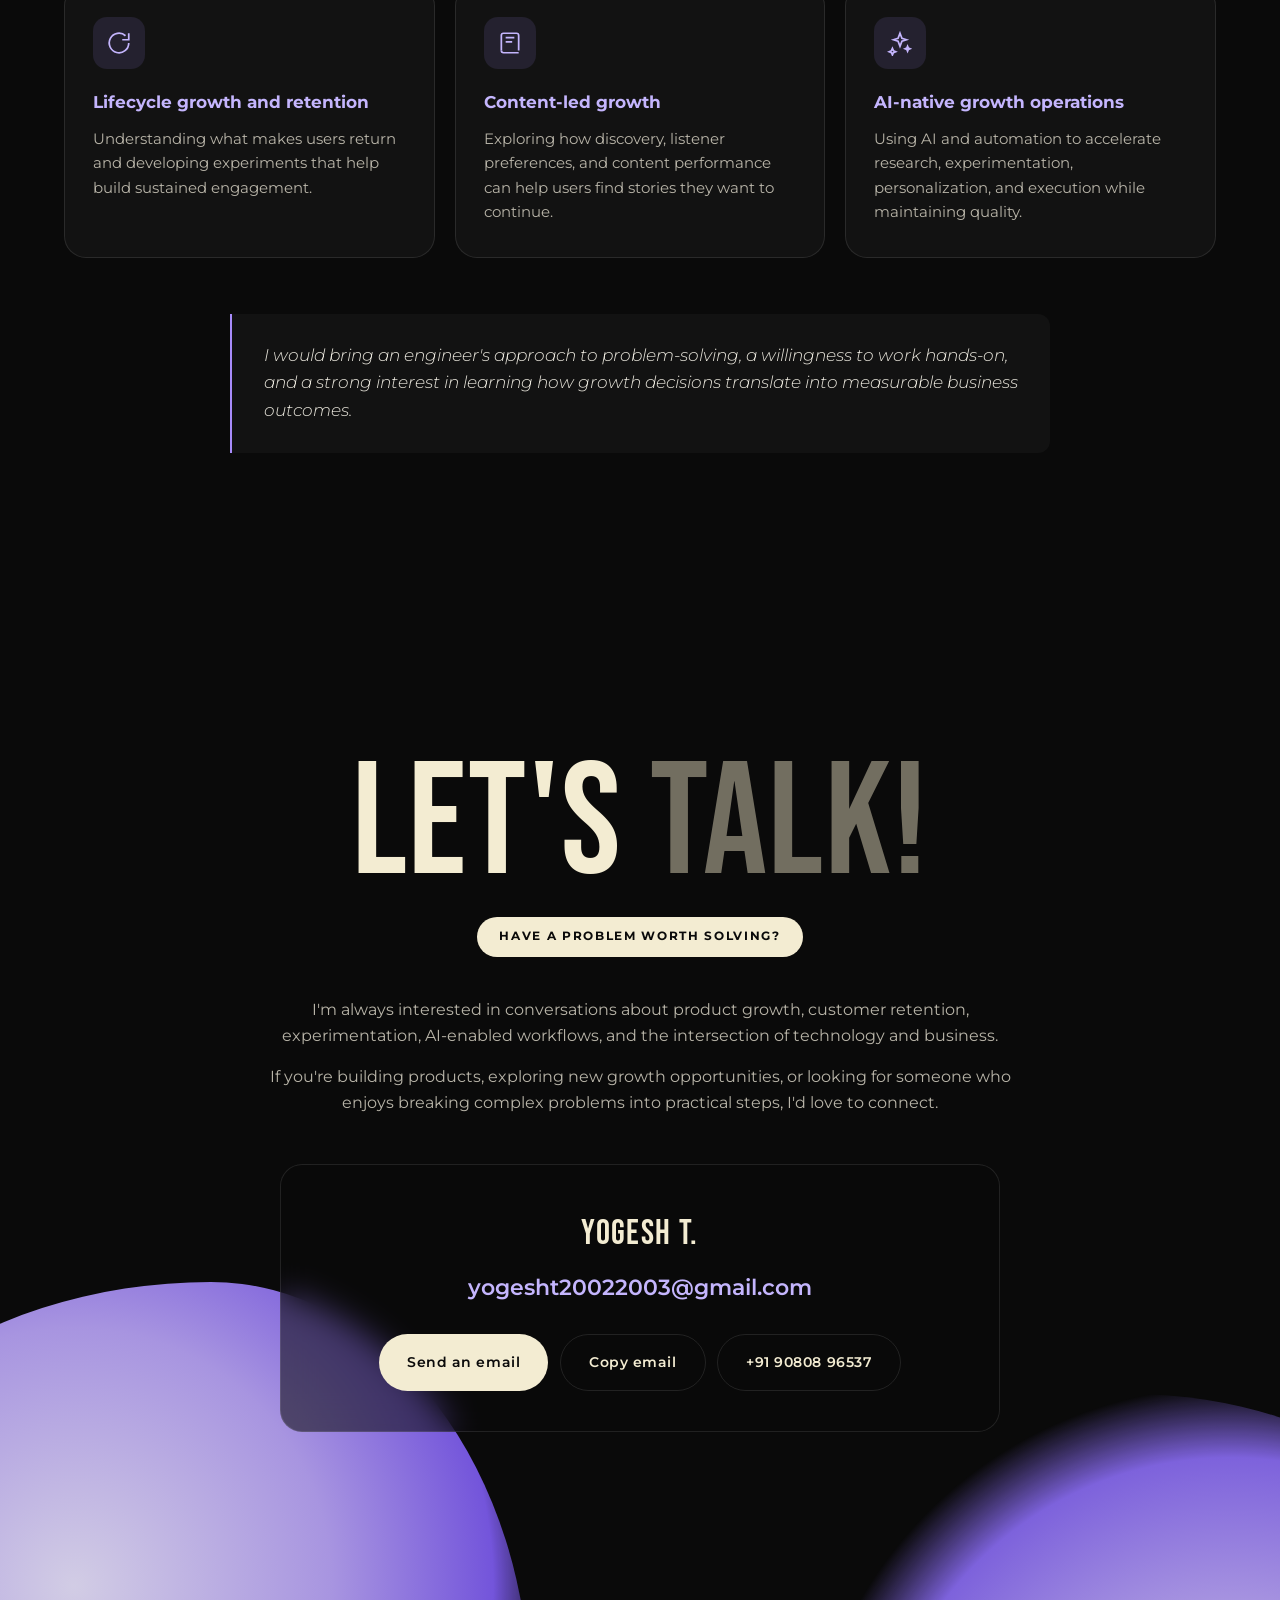
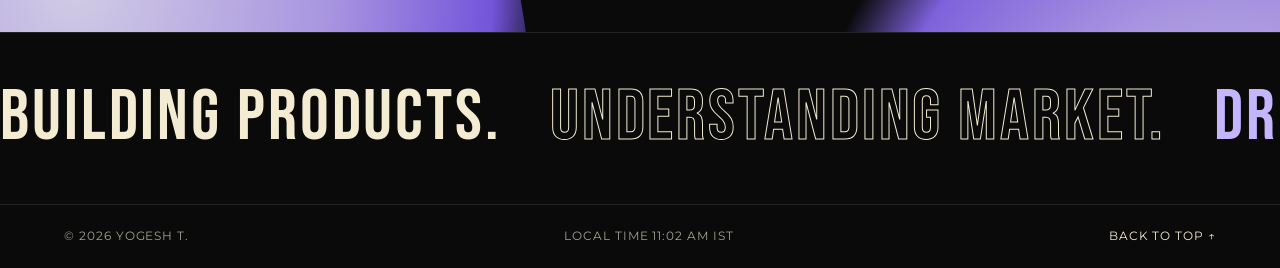
==== commit 1b645f64: "Add line icons to the Genres I Play With chips" ====
--- a/index.html
+++ b/index.html
@@ -349,24 +349,24 @@
 
       <div class="marquee reveal" data-direction="left">
         <div class="marquee__track">
-          <div class="tool tool--text">Fantasy</div>
-          <div class="tool tool--text">Romance</div>
-          <div class="tool tool--text">Romantasy</div>
-          <div class="tool tool--text">Rom-Com</div>
-          <div class="tool tool--text">Dark Romance</div>
-          <div class="tool tool--text">Thriller</div>
-          <div class="tool tool--text">Mystery</div>
+          <div class="tool"><svg viewBox="0 0 24 24" fill="none" stroke="currentColor" stroke-width="1.6" stroke-linecap="round" stroke-linejoin="round" aria-hidden="true"><path d="M20 4l-.5 3.5L10 17l-3-3 9.5-9.5z"/><path d="M5 12l7 7"/><path d="M7 17l-3.5 3.5"/></svg>Fantasy</div>
+          <div class="tool"><svg viewBox="0 0 24 24" fill="none" stroke="currentColor" stroke-width="1.6" stroke-linecap="round" stroke-linejoin="round" aria-hidden="true"><path d="M12 20s-7-4.4-9-9a4.5 4.5 0 0 1 9-3 4.5 4.5 0 0 1 9 3c-2 4.6-9 9-9 9z"/></svg>Romance</div>
+          <div class="tool"><svg viewBox="0 0 24 24" fill="none" stroke="currentColor" stroke-width="1.6" stroke-linecap="round" stroke-linejoin="round" aria-hidden="true"><path d="M10.5 21s-6.5-4-8.3-8.3a4 4 0 0 1 8.3-2.8 4 4 0 0 1 8.3 2.8c-1.8 4.3-8.3 8.3-8.3 8.3z"/><path d="M19 1.8l.8 1.9 1.9.8-1.9.8-.8 1.9-.8-1.9-1.9-.8 1.9-.8z" fill="currentColor"/></svg>Romantasy</div>
+          <div class="tool"><svg viewBox="0 0 24 24" fill="none" stroke="currentColor" stroke-width="1.6" stroke-linecap="round" stroke-linejoin="round" aria-hidden="true"><path d="M12 20s-7-4.4-9-9a4.5 4.5 0 0 1 9-3 4.5 4.5 0 0 1 9 3c-2 4.6-9 9-9 9z"/><path d="M9 12.5a3.4 3.4 0 0 0 6 0"/><circle cx="9.5" cy="9.6" r=".6" fill="currentColor"/><circle cx="14.5" cy="9.6" r=".6" fill="currentColor"/></svg>Rom-Com</div>
+          <div class="tool"><svg viewBox="0 0 24 24" fill="none" stroke="currentColor" stroke-width="1.6" stroke-linecap="round" stroke-linejoin="round" aria-hidden="true"><path d="M12 20s-7-4.4-9-9a4.5 4.5 0 0 1 9-3 4.5 4.5 0 0 1 9 3c-2 4.6-9 9-9 9z"/><path d="M2.5 17.5 21.5 6"/><path d="M7 14.8l-.6-2M11 12.4l1.3 1.6M15 10l-.6-2M18.8 7.7l1.3 1.6"/></svg>Dark Romance</div>
+          <div class="tool"><svg viewBox="0 0 24 24" fill="none" stroke="currentColor" stroke-width="1.6" stroke-linecap="round" stroke-linejoin="round" aria-hidden="true"><path d="M2 12h4l2.5-6 4 12 2.5-6H22"/></svg>Thriller</div>
+          <div class="tool"><svg viewBox="0 0 24 24" fill="none" stroke="currentColor" stroke-width="1.6" stroke-linecap="round" stroke-linejoin="round" aria-hidden="true"><circle cx="10" cy="10" r="6"/><path d="M14.5 14.5 20 20"/><path d="M8.6 8.4a1.6 1.6 0 1 1 2.2 1.5c-.6.3-.8.6-.8 1.1"/><circle cx="10" cy="12.8" r=".5" fill="currentColor"/></svg>Mystery</div>
         </div>
       </div>
 
       <div class="marquee reveal" data-direction="right" data-delay="100">
         <div class="marquee__track">
-          <div class="tool tool--text">Drama</div>
-          <div class="tool tool--text">Action</div>
-          <div class="tool tool--text">Progression Fantasy</div>
-          <div class="tool tool--text">LitRPG</div>
-          <div class="tool tool--text">Isekai</div>
-          <div class="tool tool--text">Psychological Drama</div>
+          <div class="tool"><svg viewBox="0 0 24 24" fill="none" stroke="currentColor" stroke-width="1.6" stroke-linecap="round" stroke-linejoin="round" aria-hidden="true"><path d="M2.5 4h9v6.5a4.5 4.5 0 0 1-9 0z"/><path d="M5 7.5h1.2M8 7.5h1.2"/><path d="M5 11.3a2.5 2.5 0 0 0 4 0"/><path d="M12.5 9h9v6.5a4.5 4.5 0 0 1-9 0z"/><path d="M15 12.5h1.2M18 12.5h1.2"/><path d="M15 17a2.5 2.5 0 0 1 4 0"/></svg>Drama</div>
+          <div class="tool"><svg viewBox="0 0 24 24" fill="none" stroke="currentColor" stroke-width="1.6" stroke-linecap="round" stroke-linejoin="round" aria-hidden="true"><path d="M13 2 4 14h7l-1 8 9-12h-7z"/></svg>Action</div>
+          <div class="tool"><svg viewBox="0 0 24 24" fill="none" stroke="currentColor" stroke-width="1.6" stroke-linecap="round" stroke-linejoin="round" aria-hidden="true"><path d="M3 21h5v-5h5v-5h5V6h3"/><path d="M14 3h7v7"/><path d="M21 3l-6 6"/></svg>Progression Fantasy</div>
+          <div class="tool"><svg viewBox="0 0 24 24" fill="none" stroke="currentColor" stroke-width="1.6" stroke-linecap="round" stroke-linejoin="round" aria-hidden="true"><rect x="3" y="4" width="18" height="16" rx="2"/><path d="M3 8.5h18"/><text x="12" y="17.3" text-anchor="middle" font-family="Montserrat, sans-serif" font-size="7.5" font-weight="700" fill="currentColor" stroke="none">Lv</text></svg>LitRPG</div>
+          <div class="tool"><svg viewBox="0 0 24 24" fill="none" stroke="currentColor" stroke-width="1.6" stroke-linecap="round" stroke-linejoin="round" aria-hidden="true"><ellipse cx="12" cy="12" rx="8" ry="9.5"/><ellipse cx="12" cy="12" rx="4.5" ry="6"/><path d="M12 9.5v5M9.5 12h5"/></svg>Isekai</div>
+          <div class="tool"><svg viewBox="0 0 24 24" fill="none" stroke="currentColor" stroke-width="1.6" stroke-linecap="round" stroke-linejoin="round" aria-hidden="true"><path d="M8 21v-4.5A7.5 7.5 0 1 1 19 11l1.8 2.7c.3.5 0 1.1-.6 1.1H19v2.2a2 2 0 0 1-2 2h-2V21"/><path d="M12 4.5l1.6 2.8-2 1.9 1.8 3.1"/></svg>Psychological Drama</div>
         </div>
       </div>
     </section>
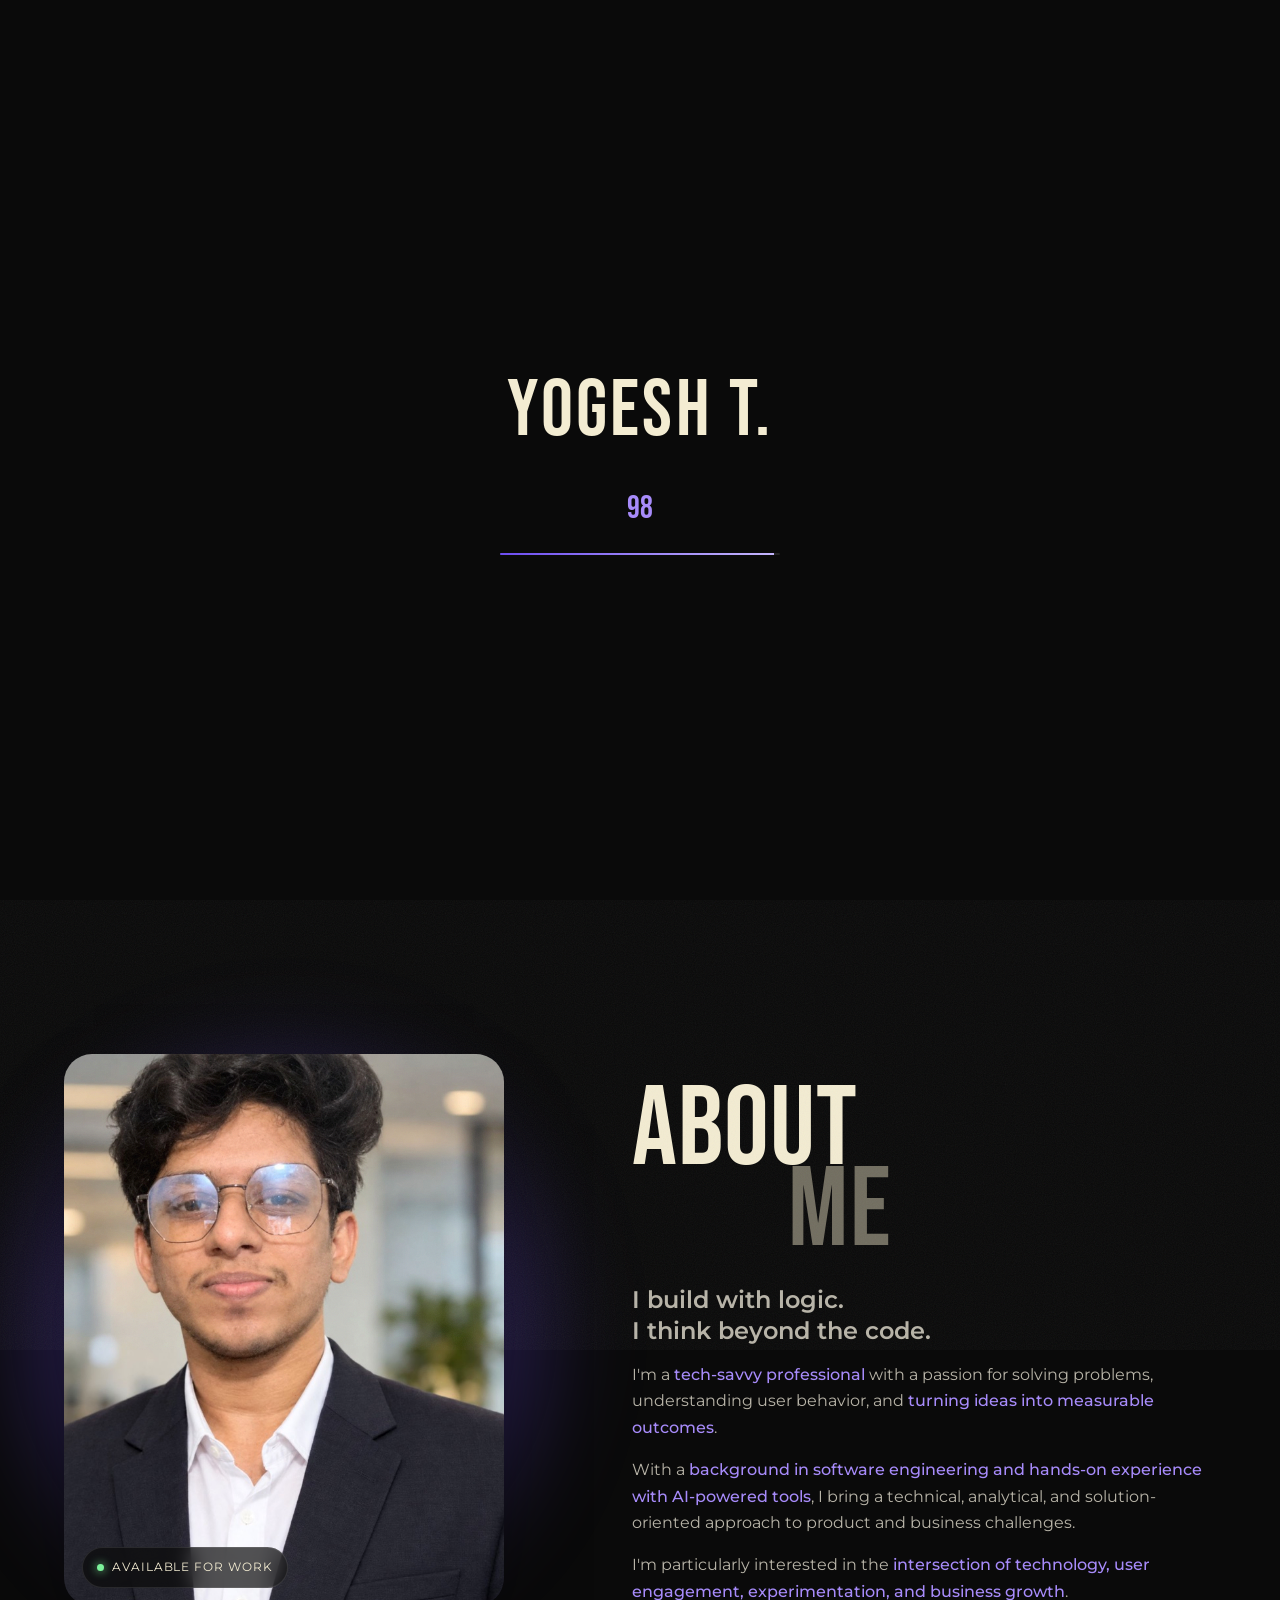
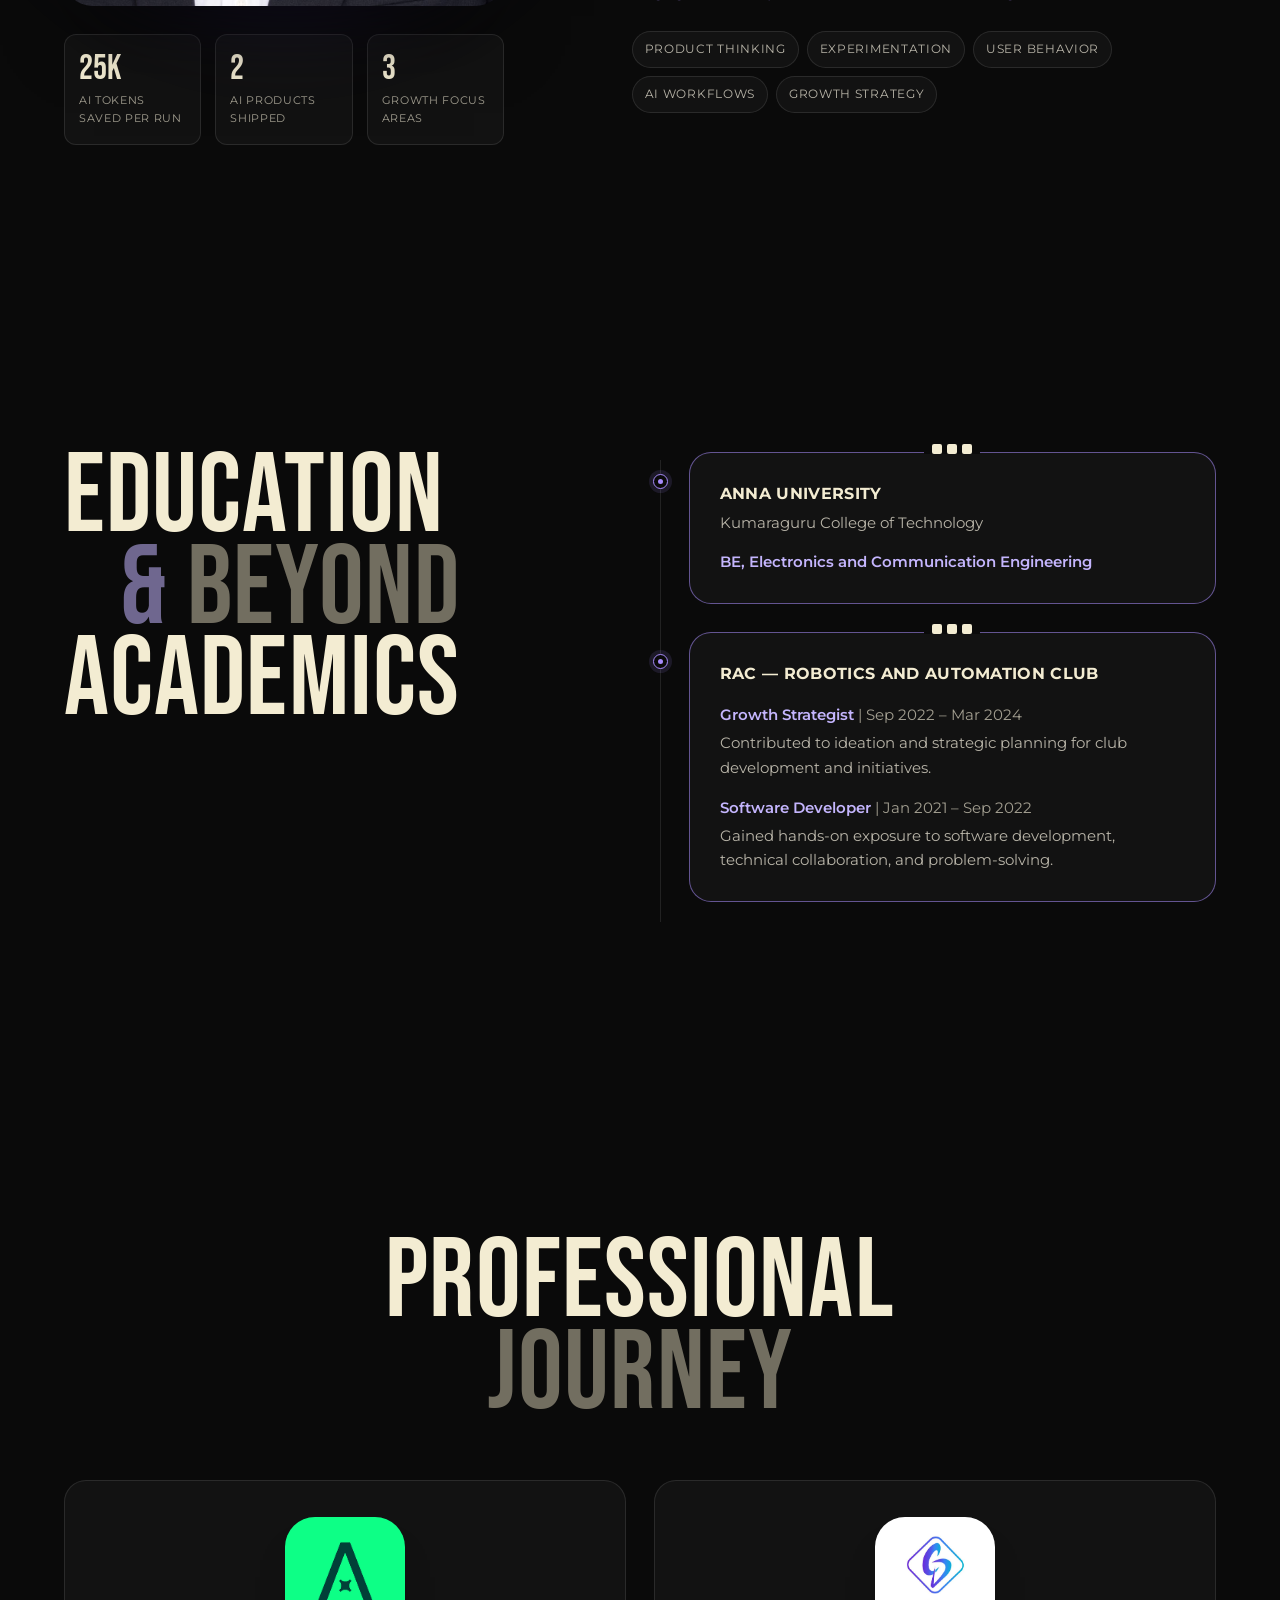
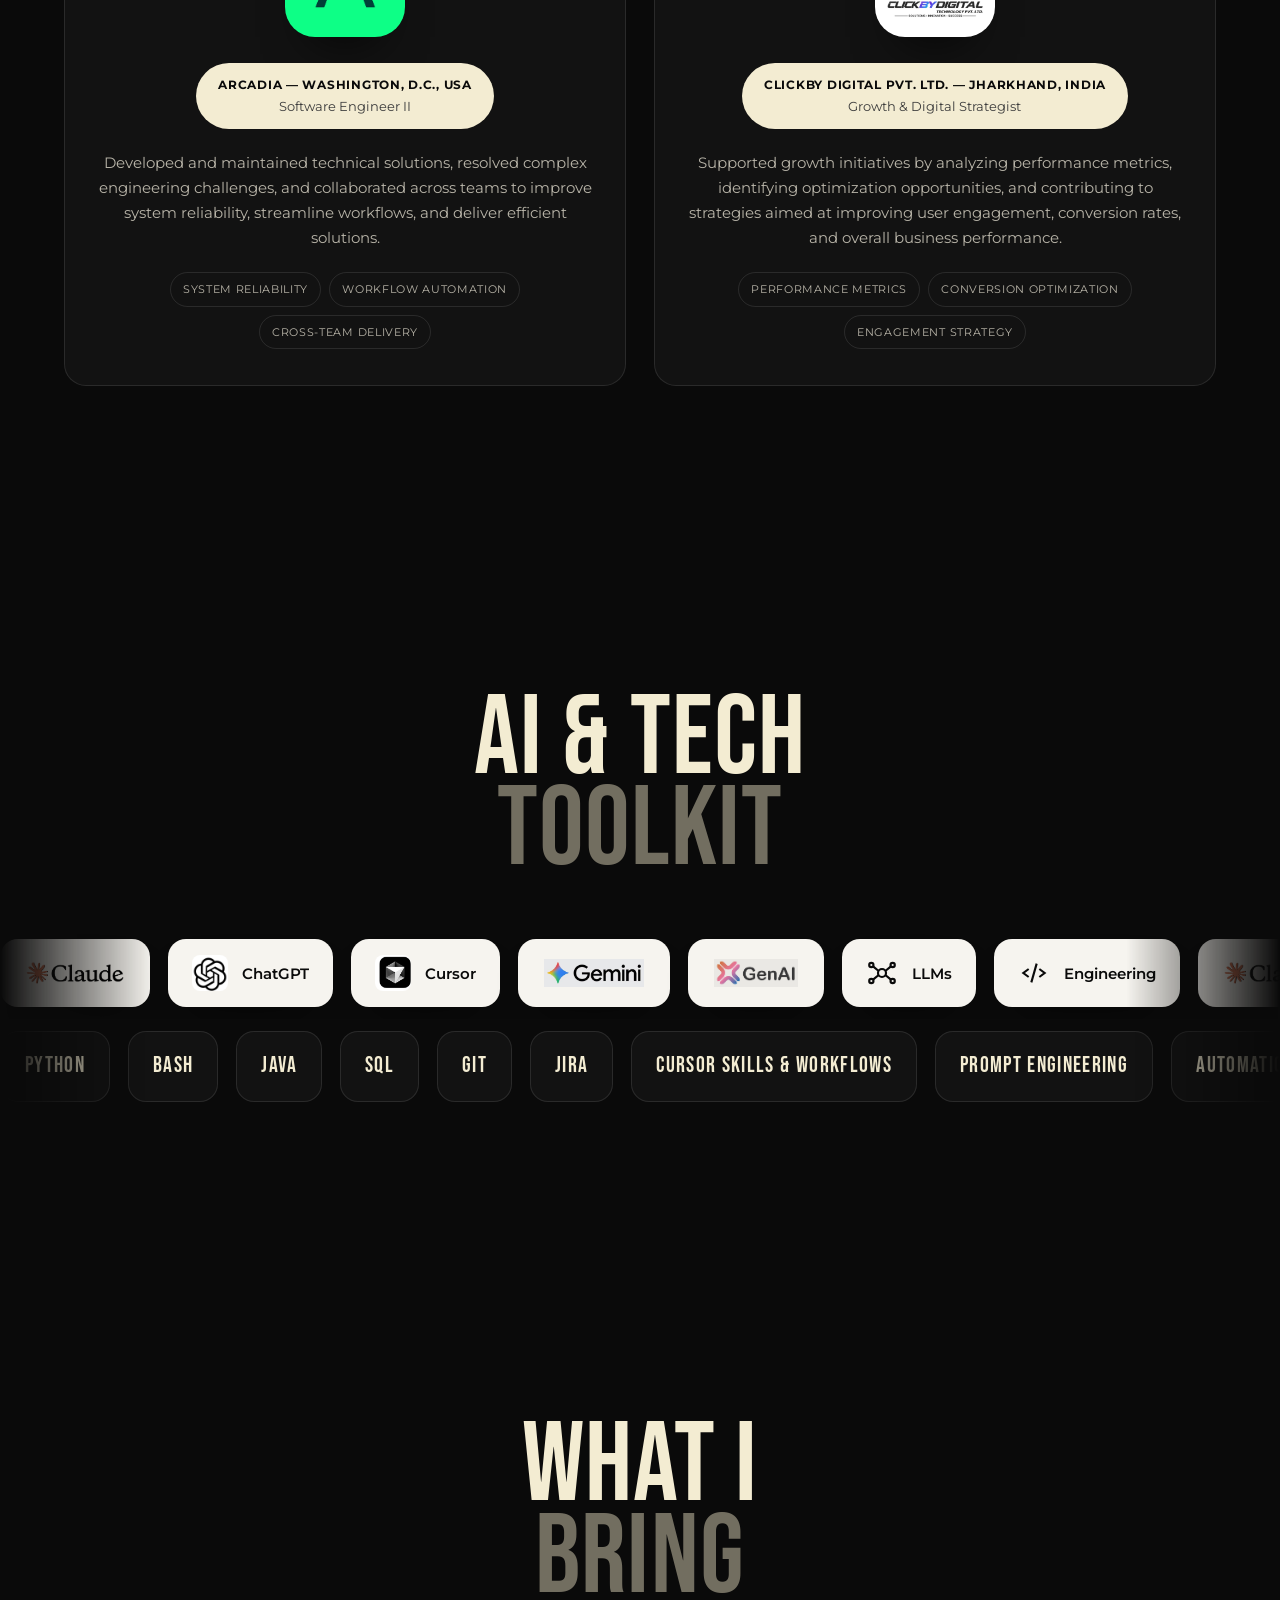
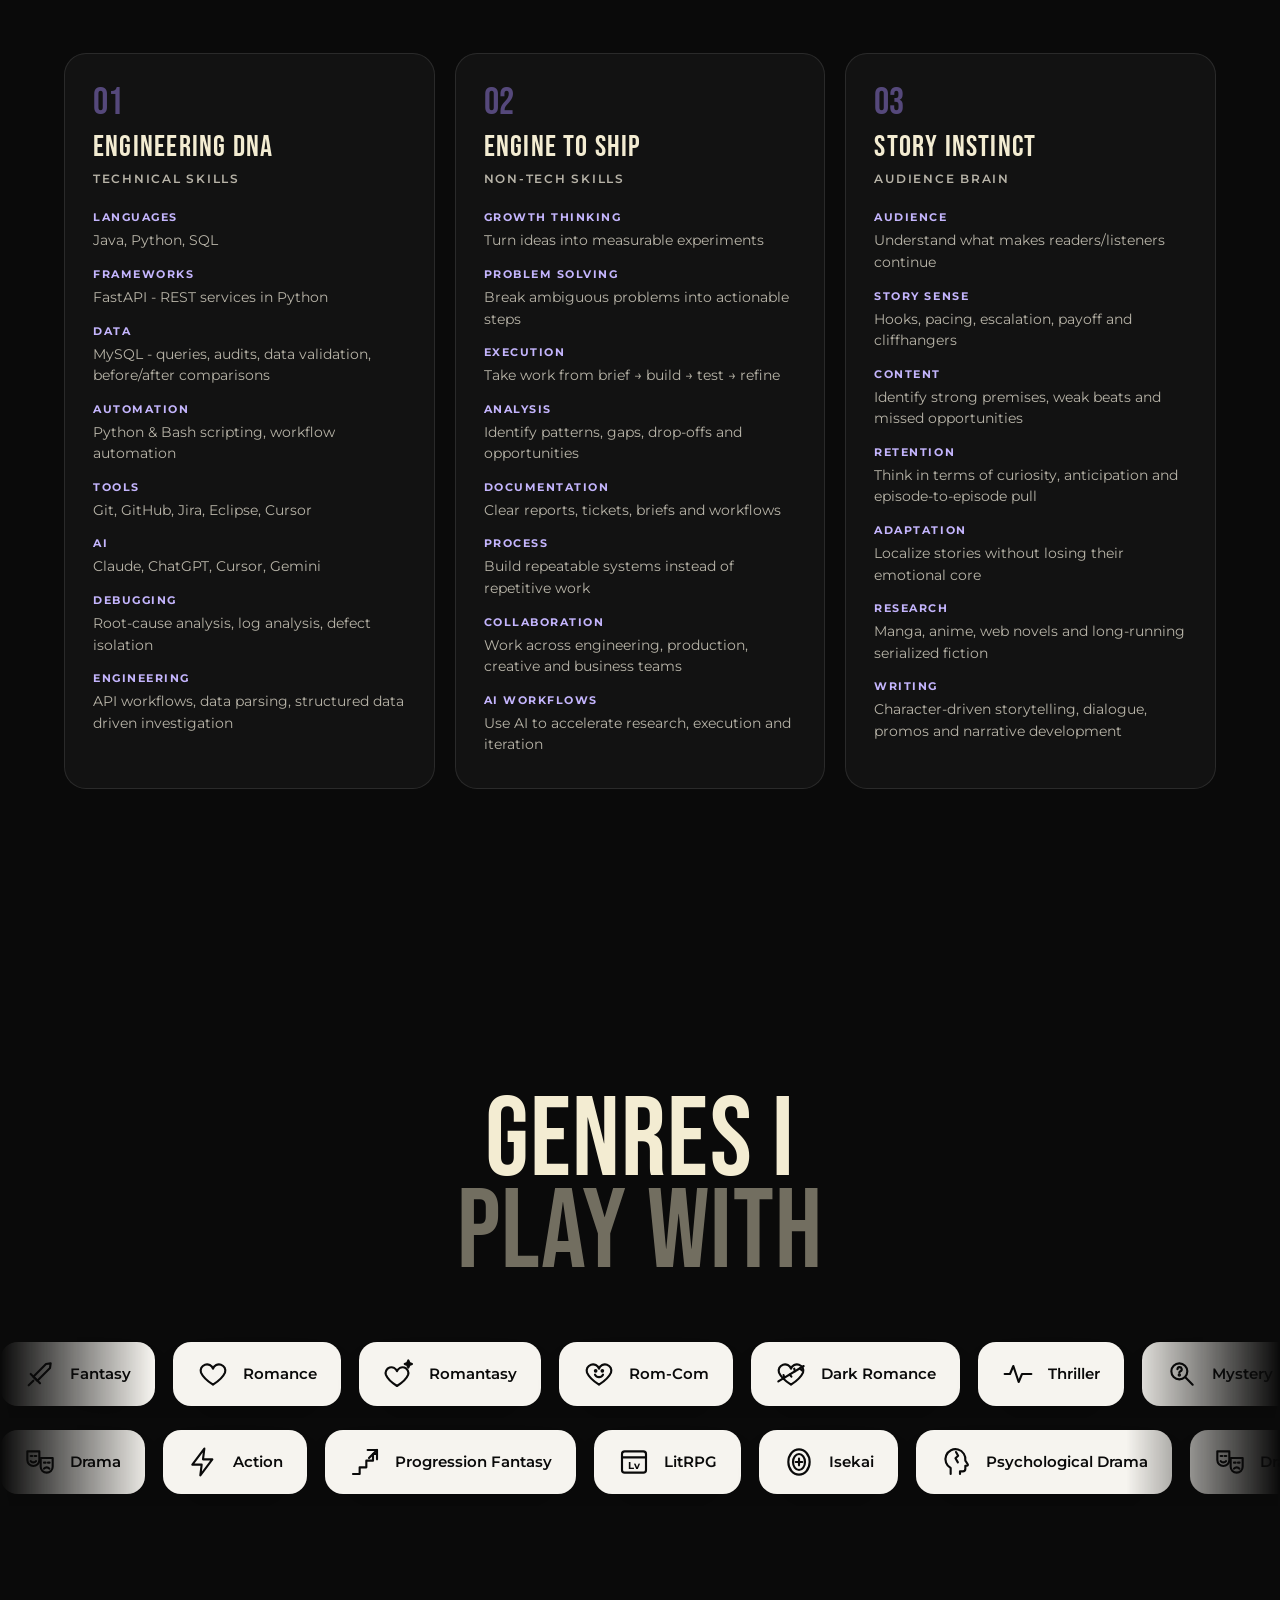
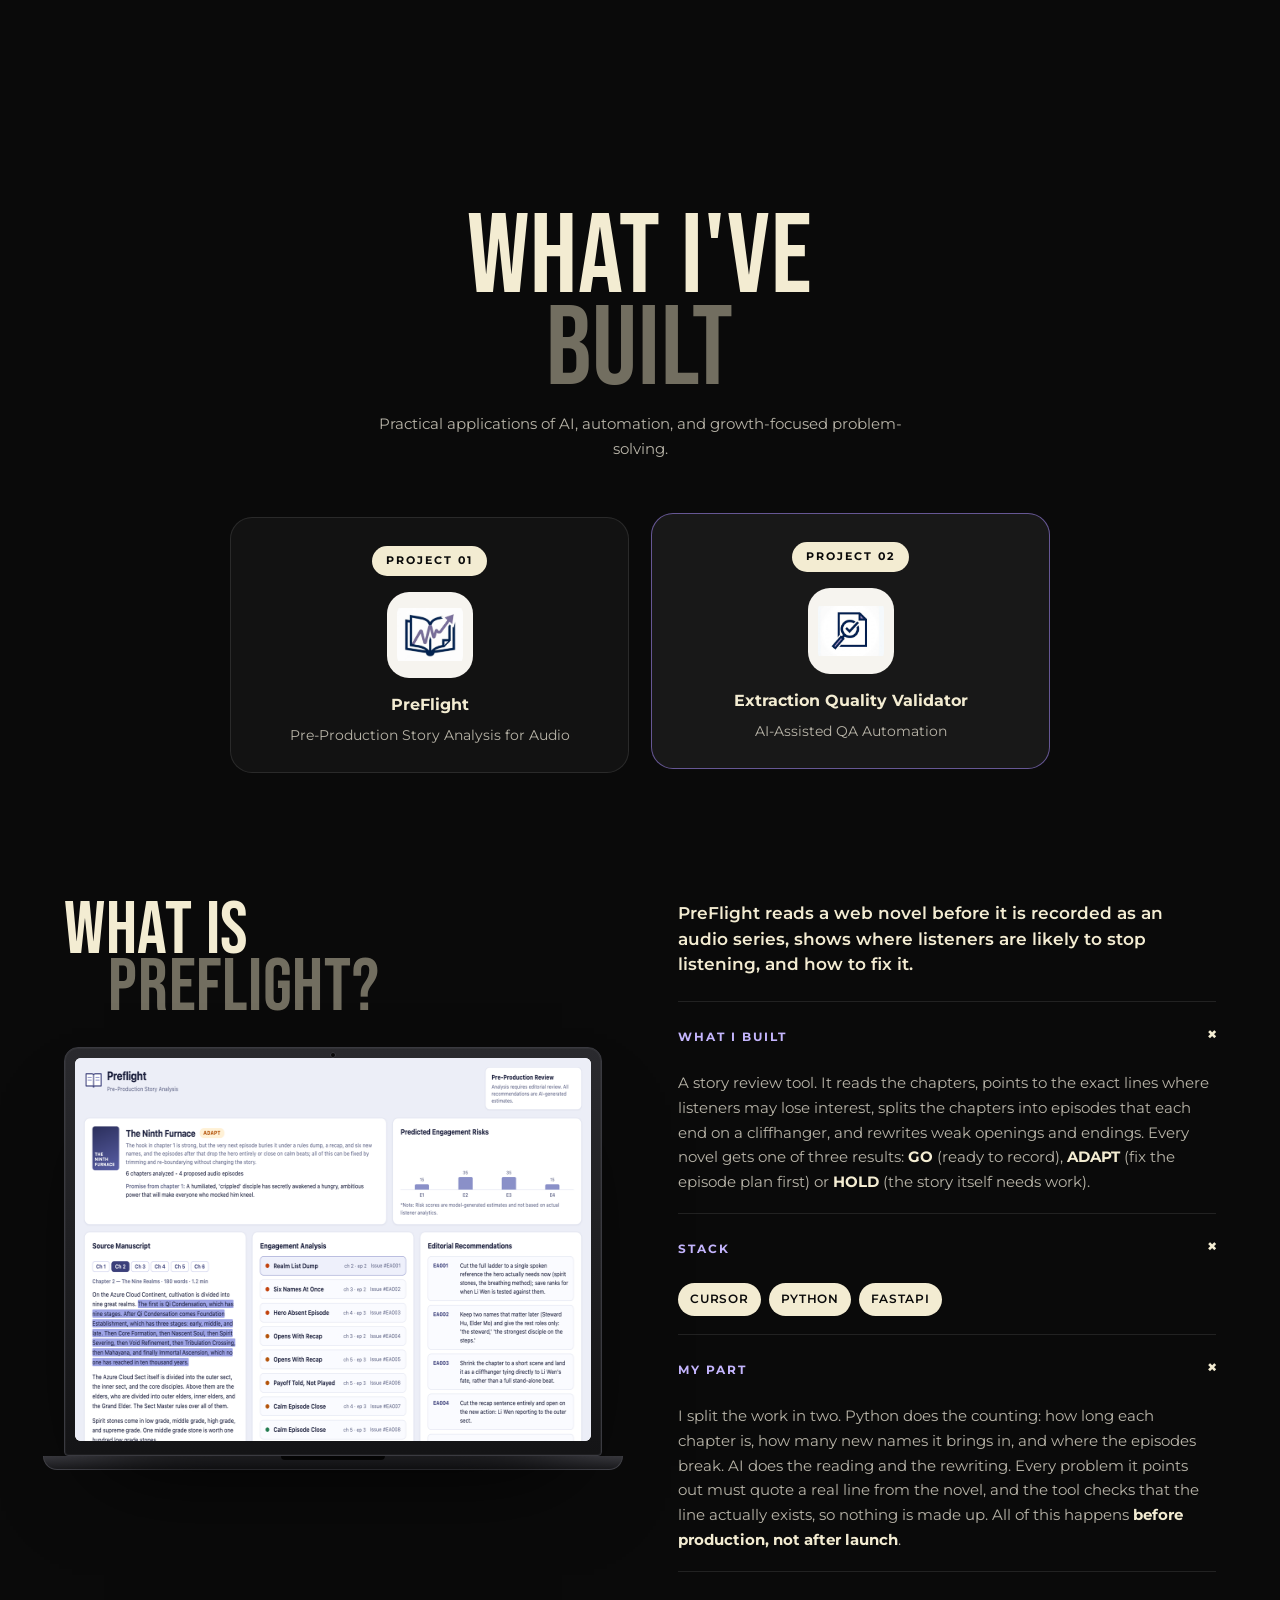
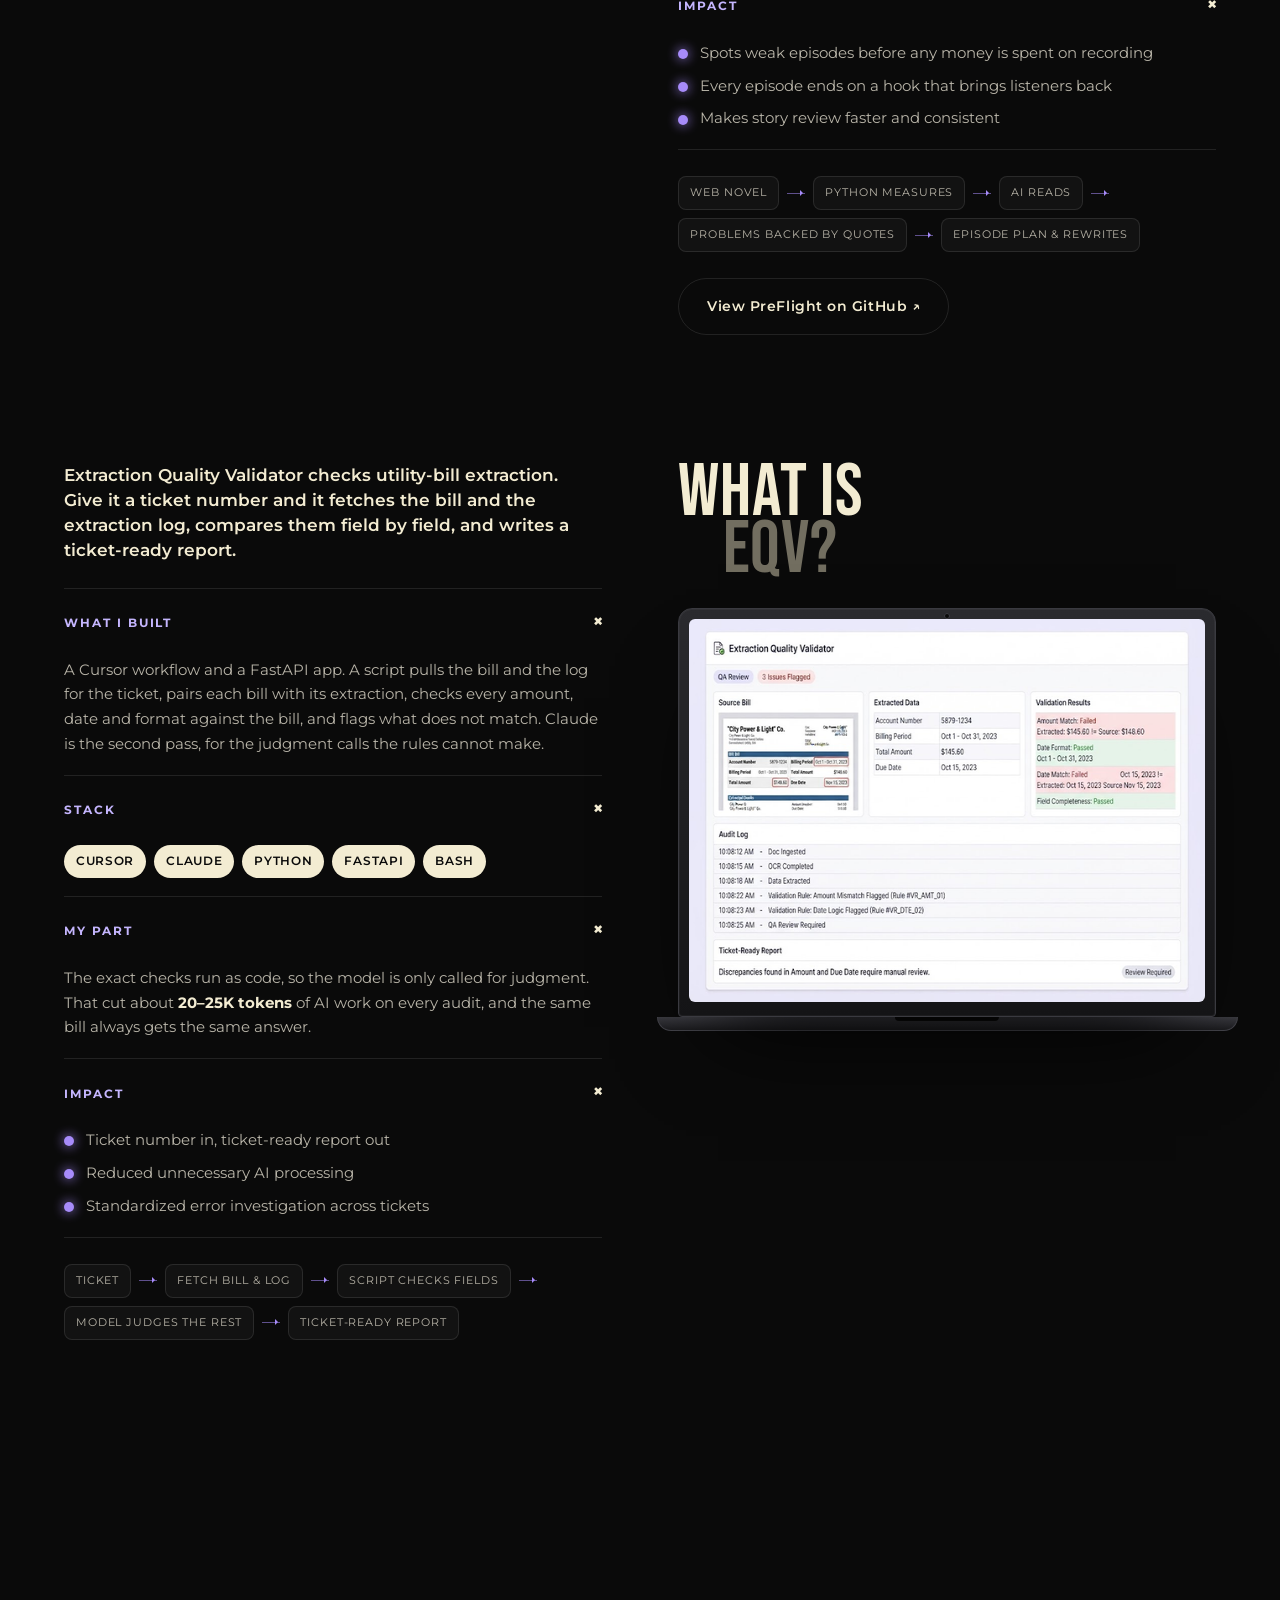
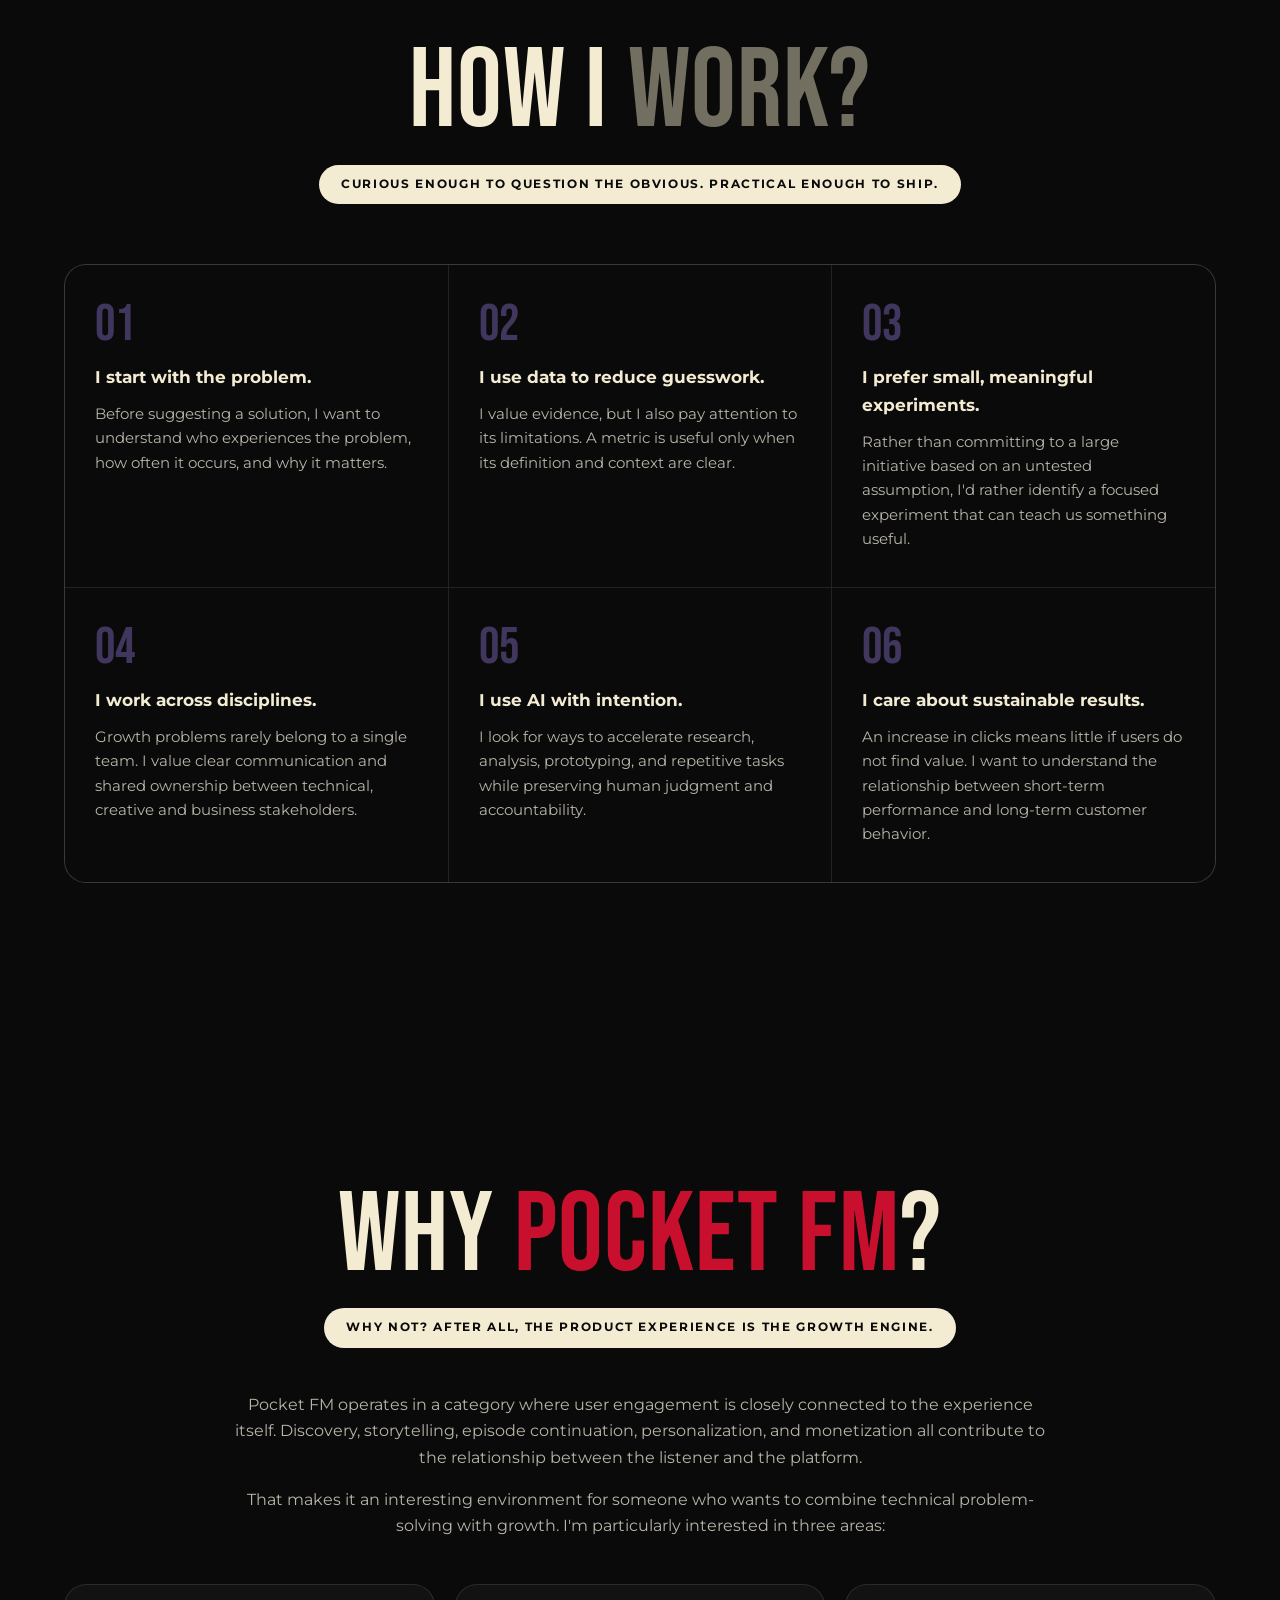
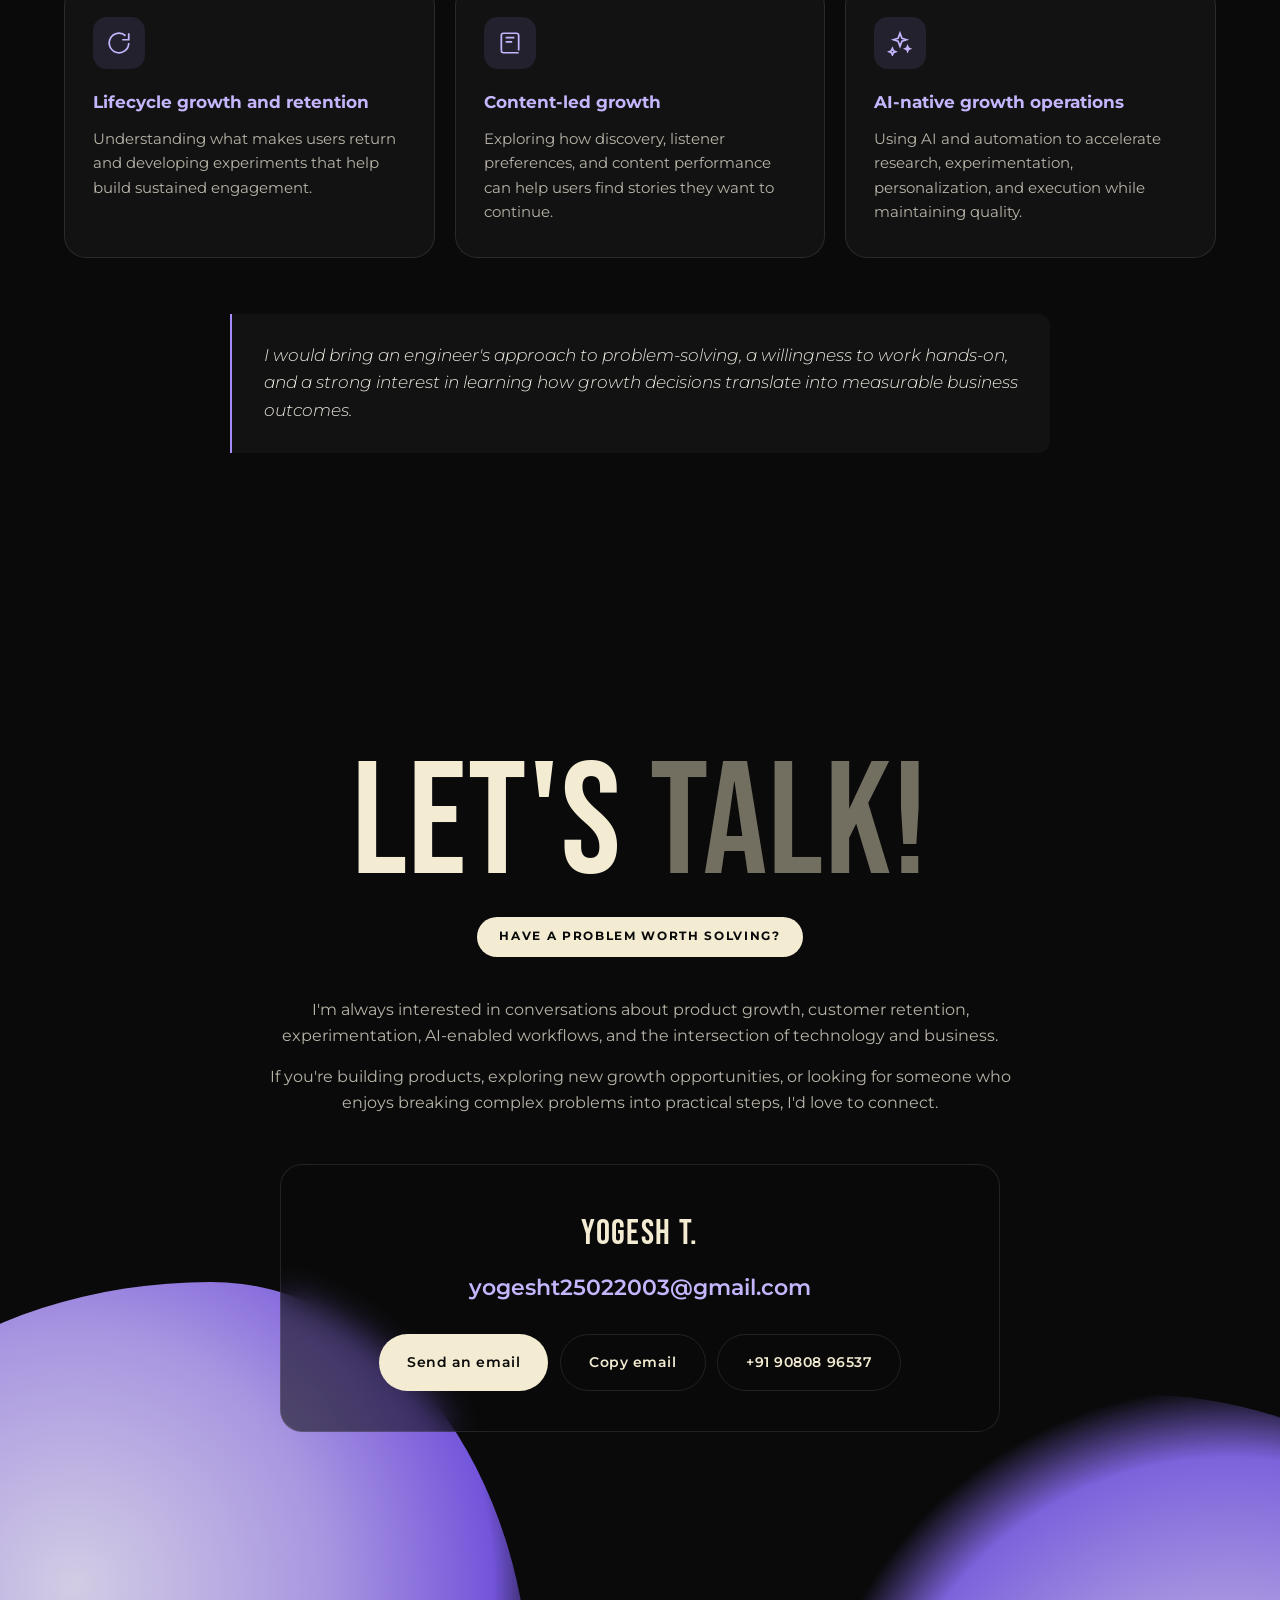
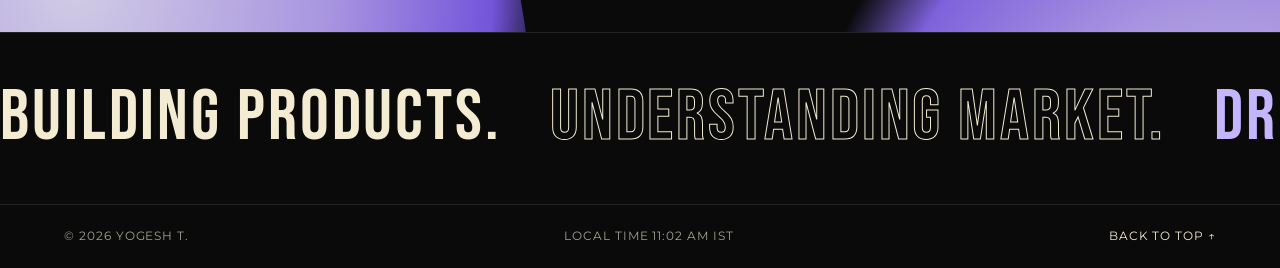
==== commit 7ec33fb0: "Update contact email to yogesht25022003@gmail.com" ====
--- a/index.html
+++ b/index.html
@@ -597,10 +597,10 @@
 
         <div class="contact__card reveal" data-delay="250">
           <div class="contact__name">Yogesh T.</div>
-          <a class="contact__email magnetic" href="mailto:yogesht20022003@gmail.com" data-cursor="hover">yogesht20022003@gmail.com</a>
+          <a class="contact__email magnetic" href="mailto:yogesht25022003@gmail.com" data-cursor="hover">yogesht25022003@gmail.com</a>
           <div class="contact__row">
-            <a class="btn btn--primary magnetic" href="mailto:yogesht20022003@gmail.com?subject=Let%27s%20talk%20growth" data-cursor="hover"><span>Send an email</span></a>
-            <button class="btn btn--ghost magnetic" id="copyEmail" data-copy="yogesht20022003@gmail.com" data-cursor="hover"><span>Copy email</span></button>
+            <a class="btn btn--primary magnetic" href="mailto:yogesht25022003@gmail.com?subject=Let%27s%20talk%20growth" data-cursor="hover"><span>Send an email</span></a>
+            <button class="btn btn--ghost magnetic" id="copyEmail" data-copy="yogesht25022003@gmail.com" data-cursor="hover"><span>Copy email</span></button>
             <a class="btn btn--ghost magnetic" href="tel:+919080896537" data-cursor="hover"><span>+91 90808 96537</span></a>
           </div>
         </div>
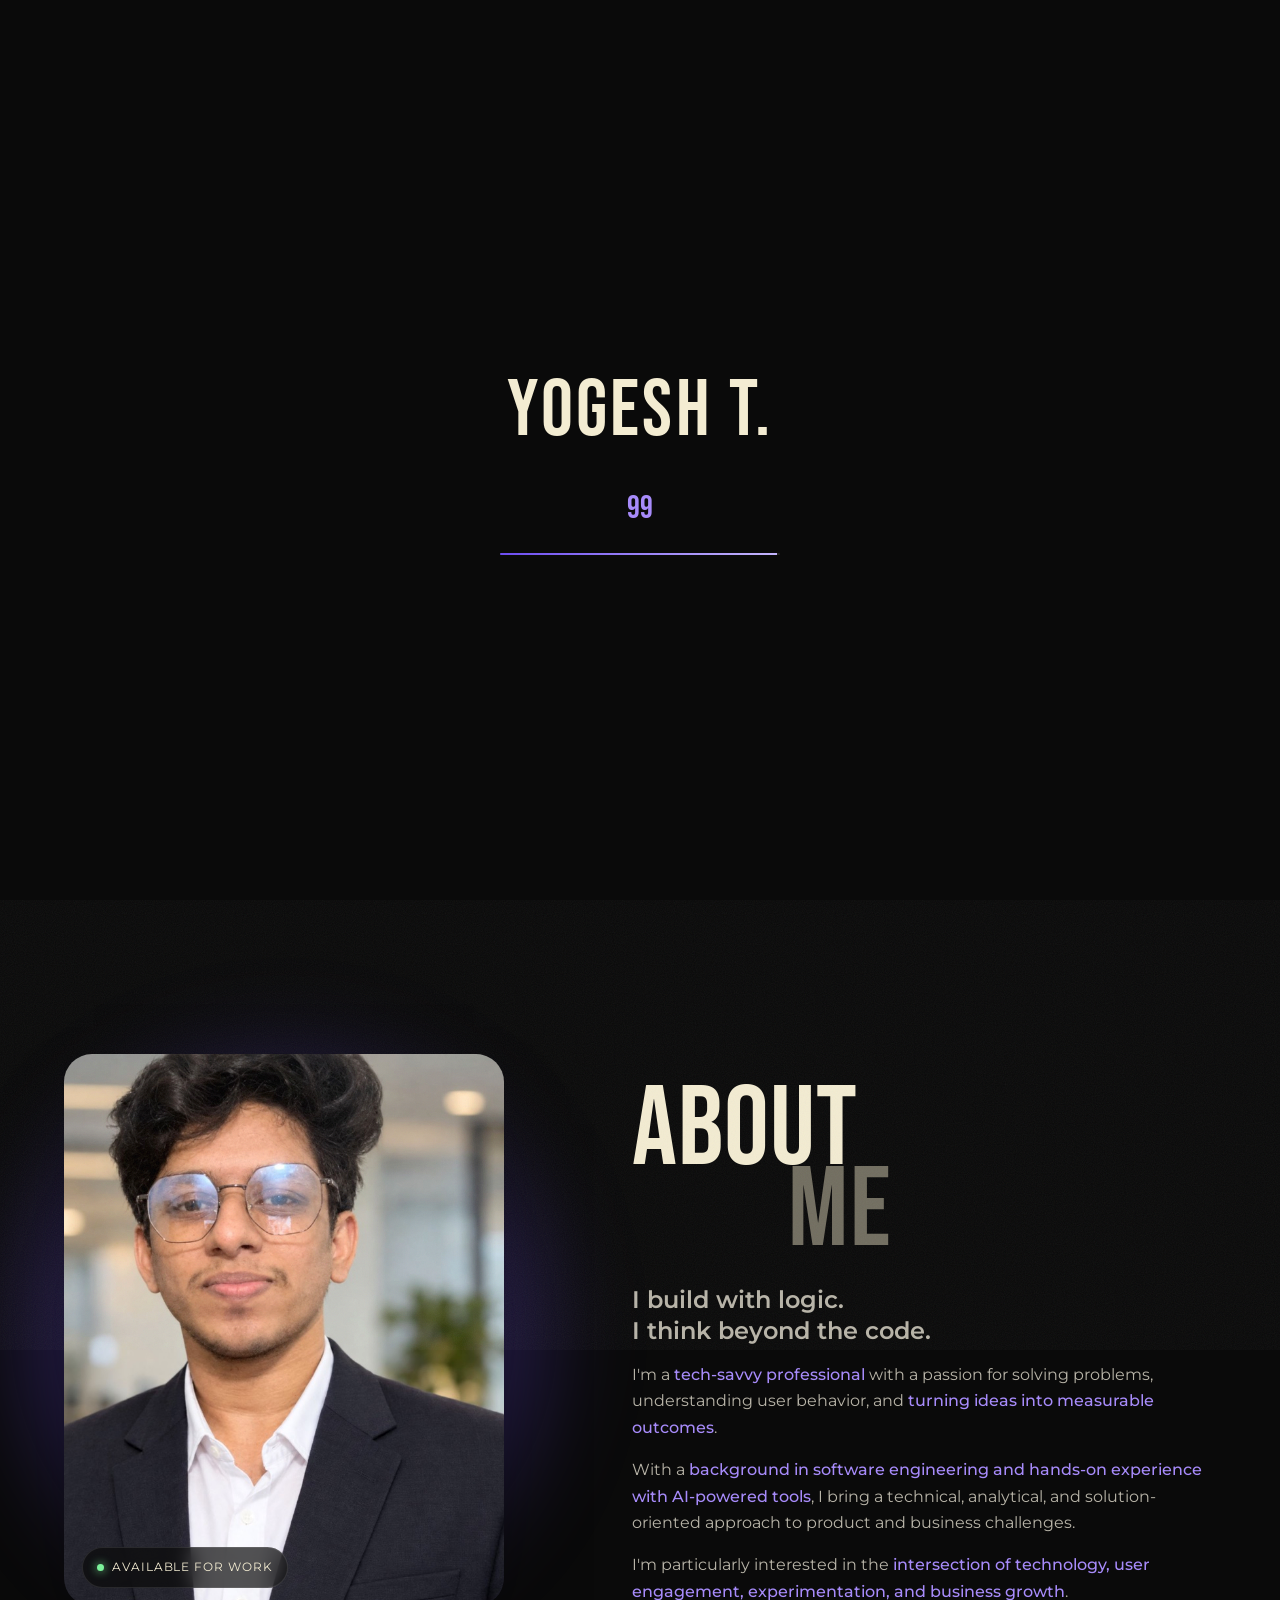
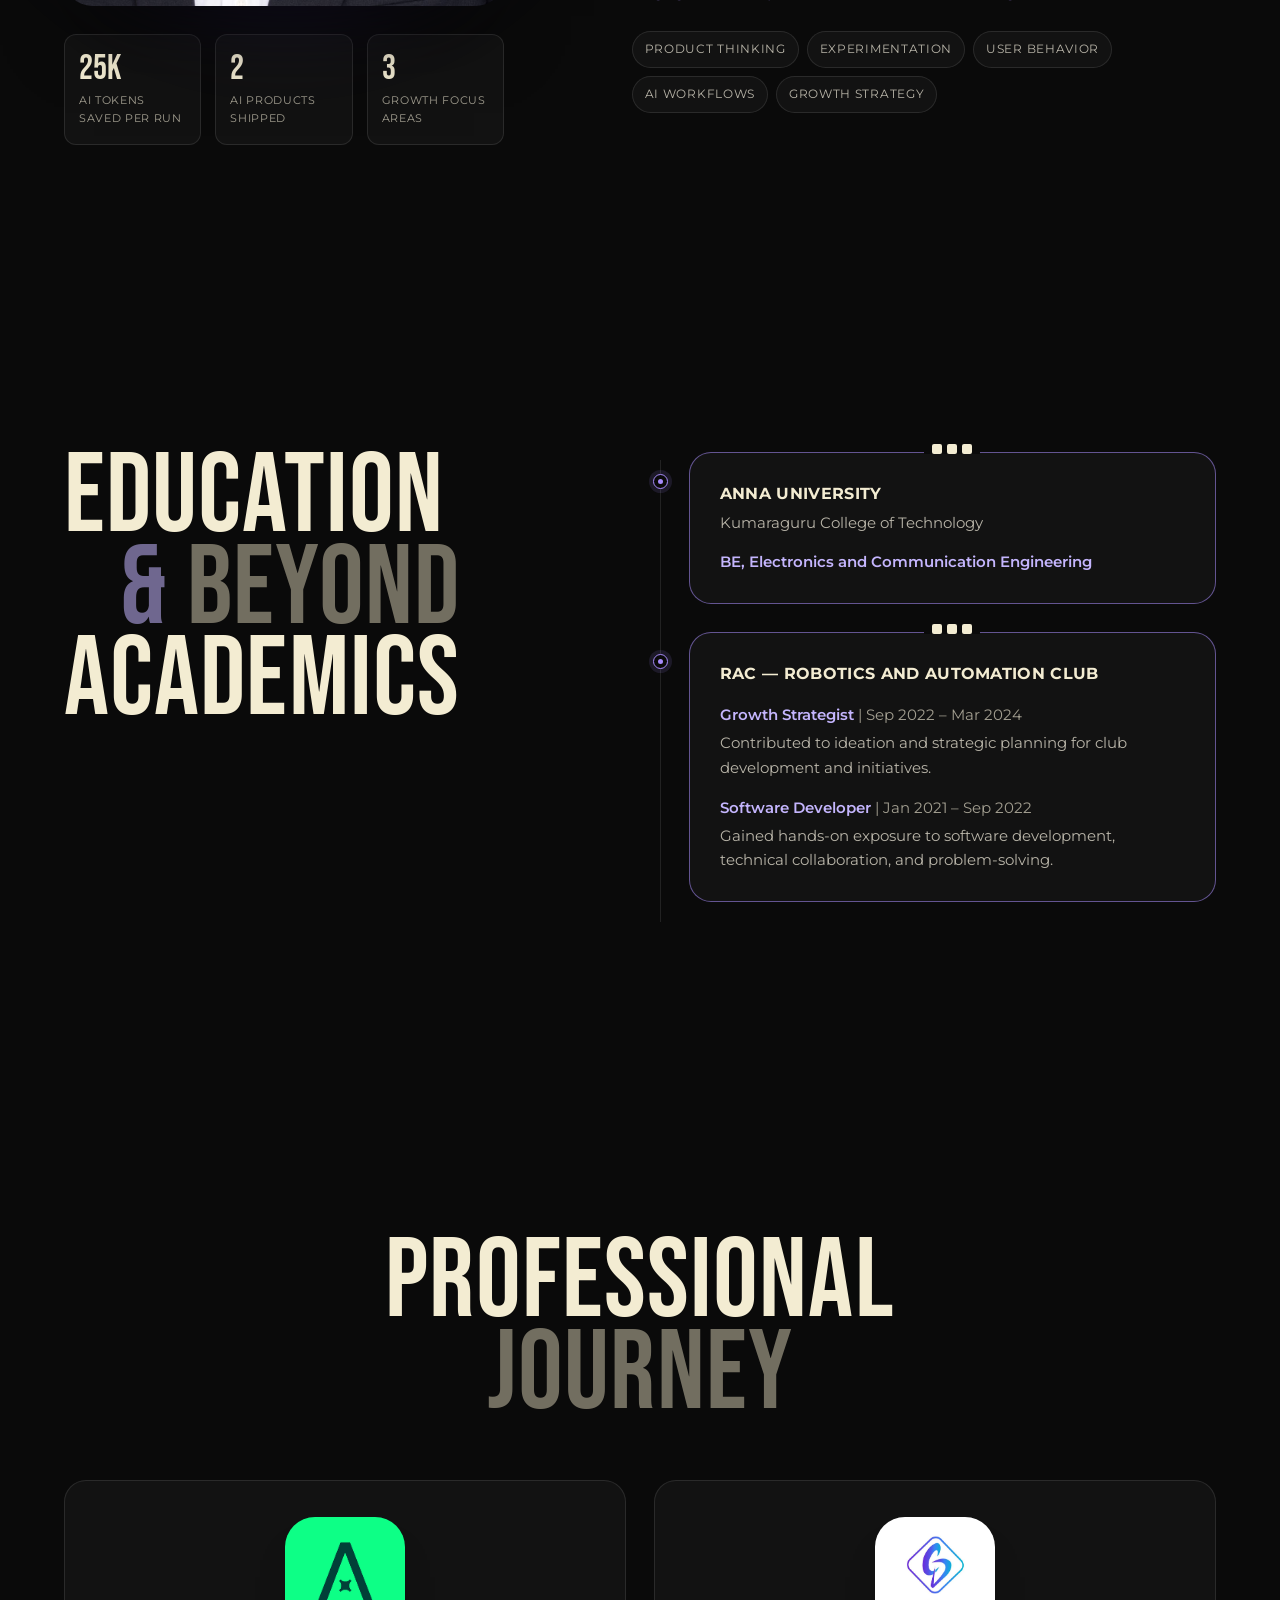
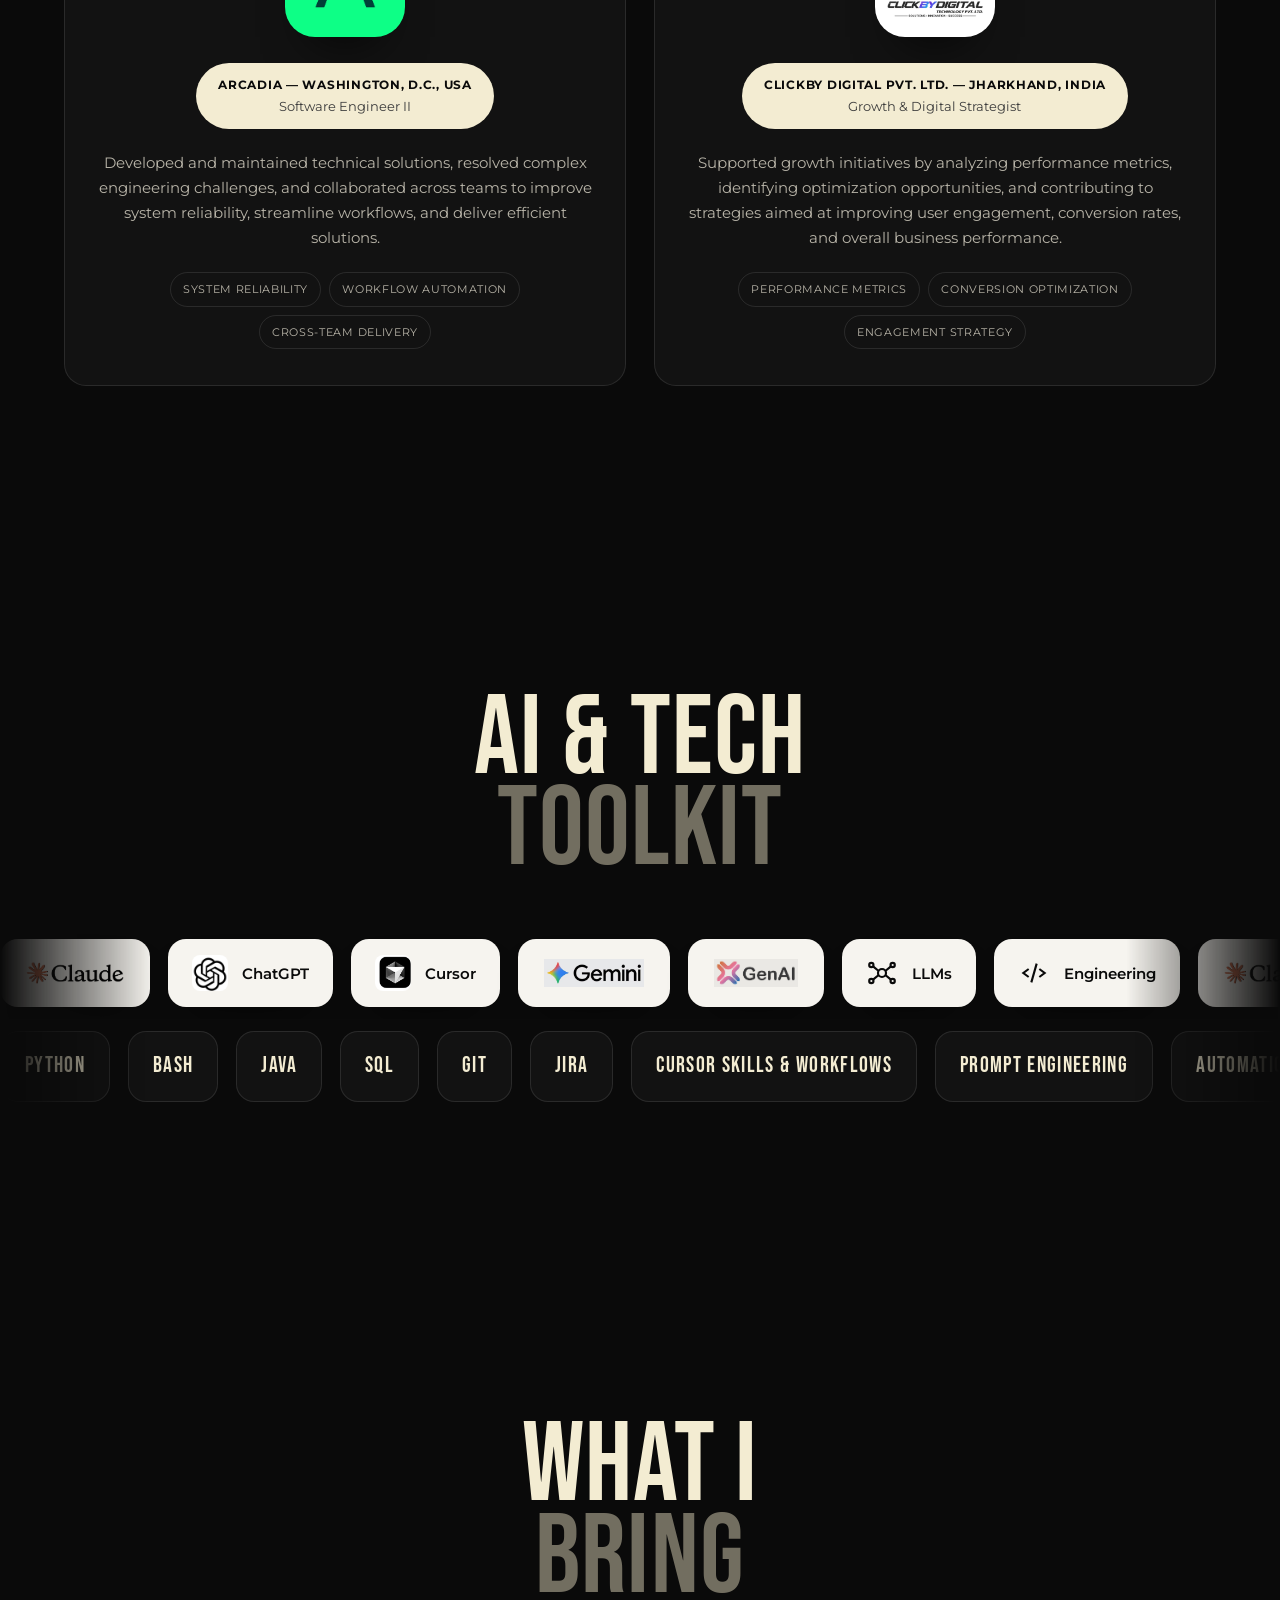
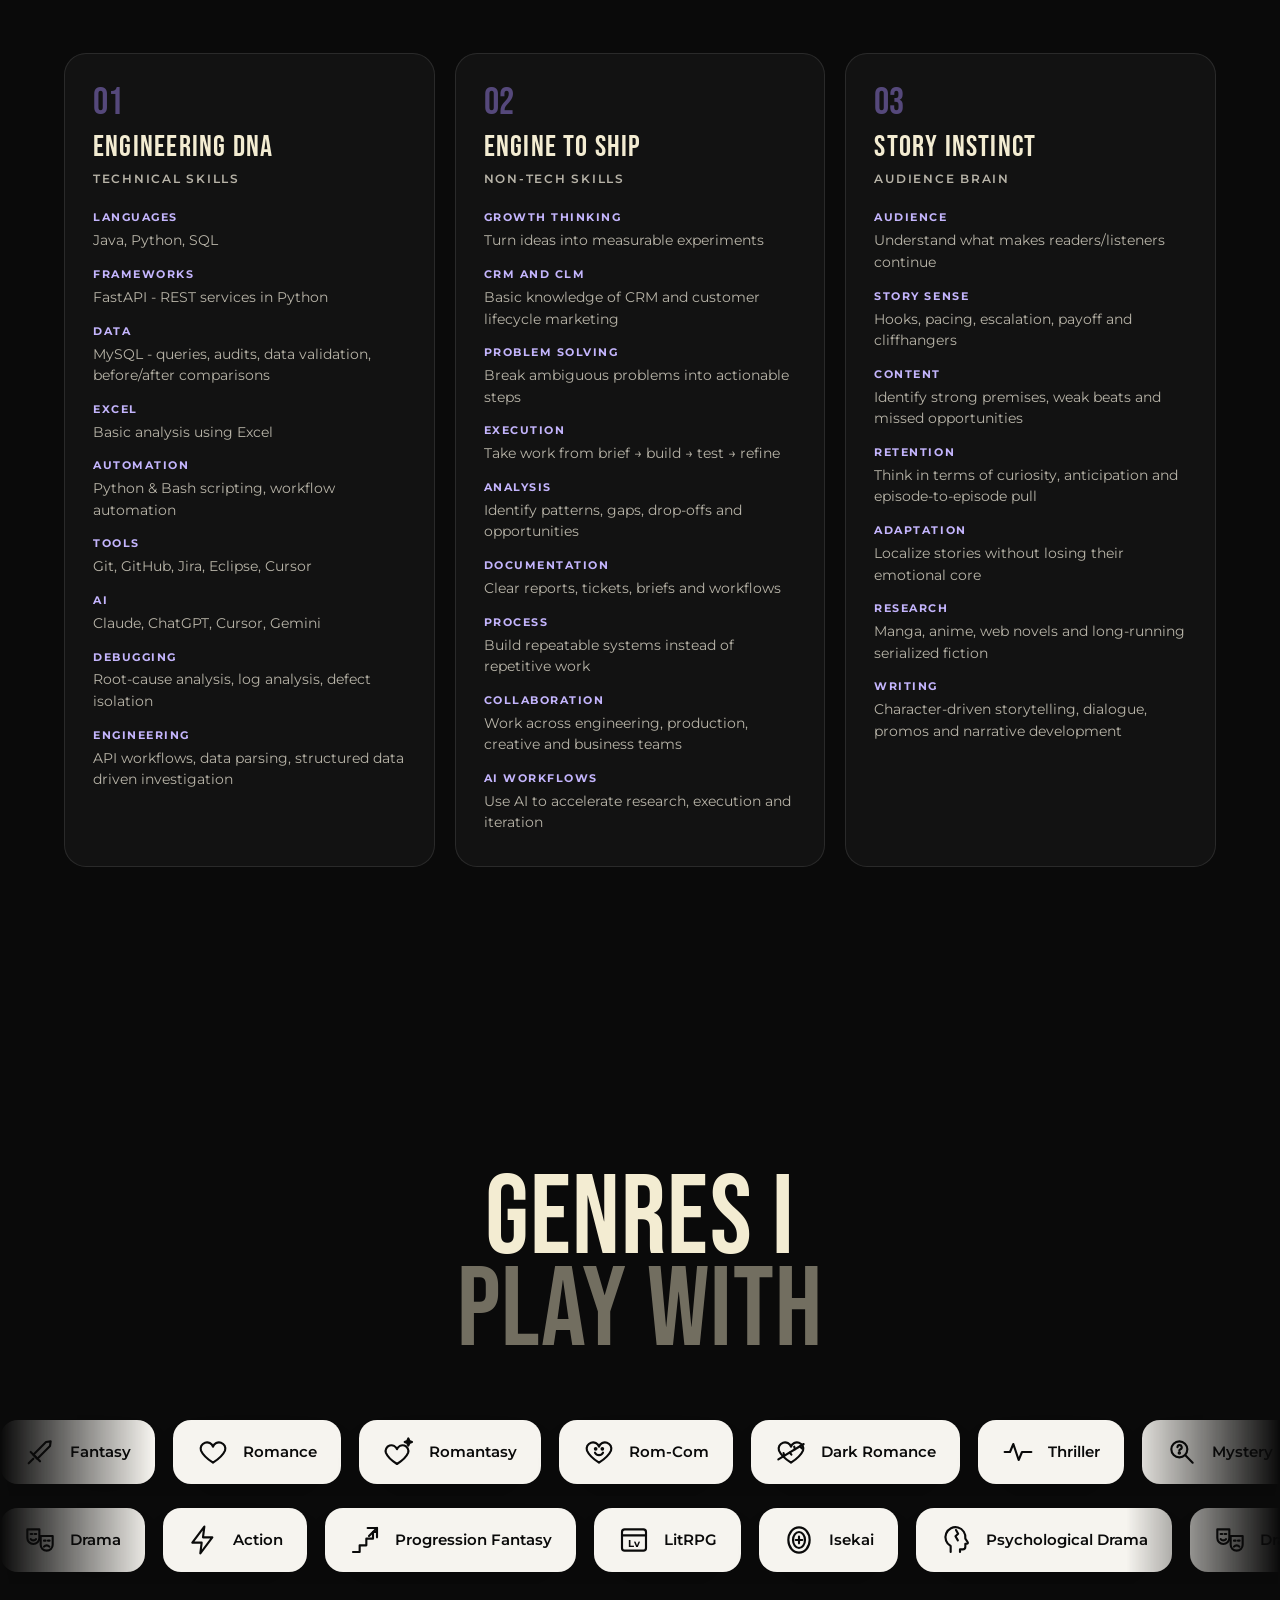
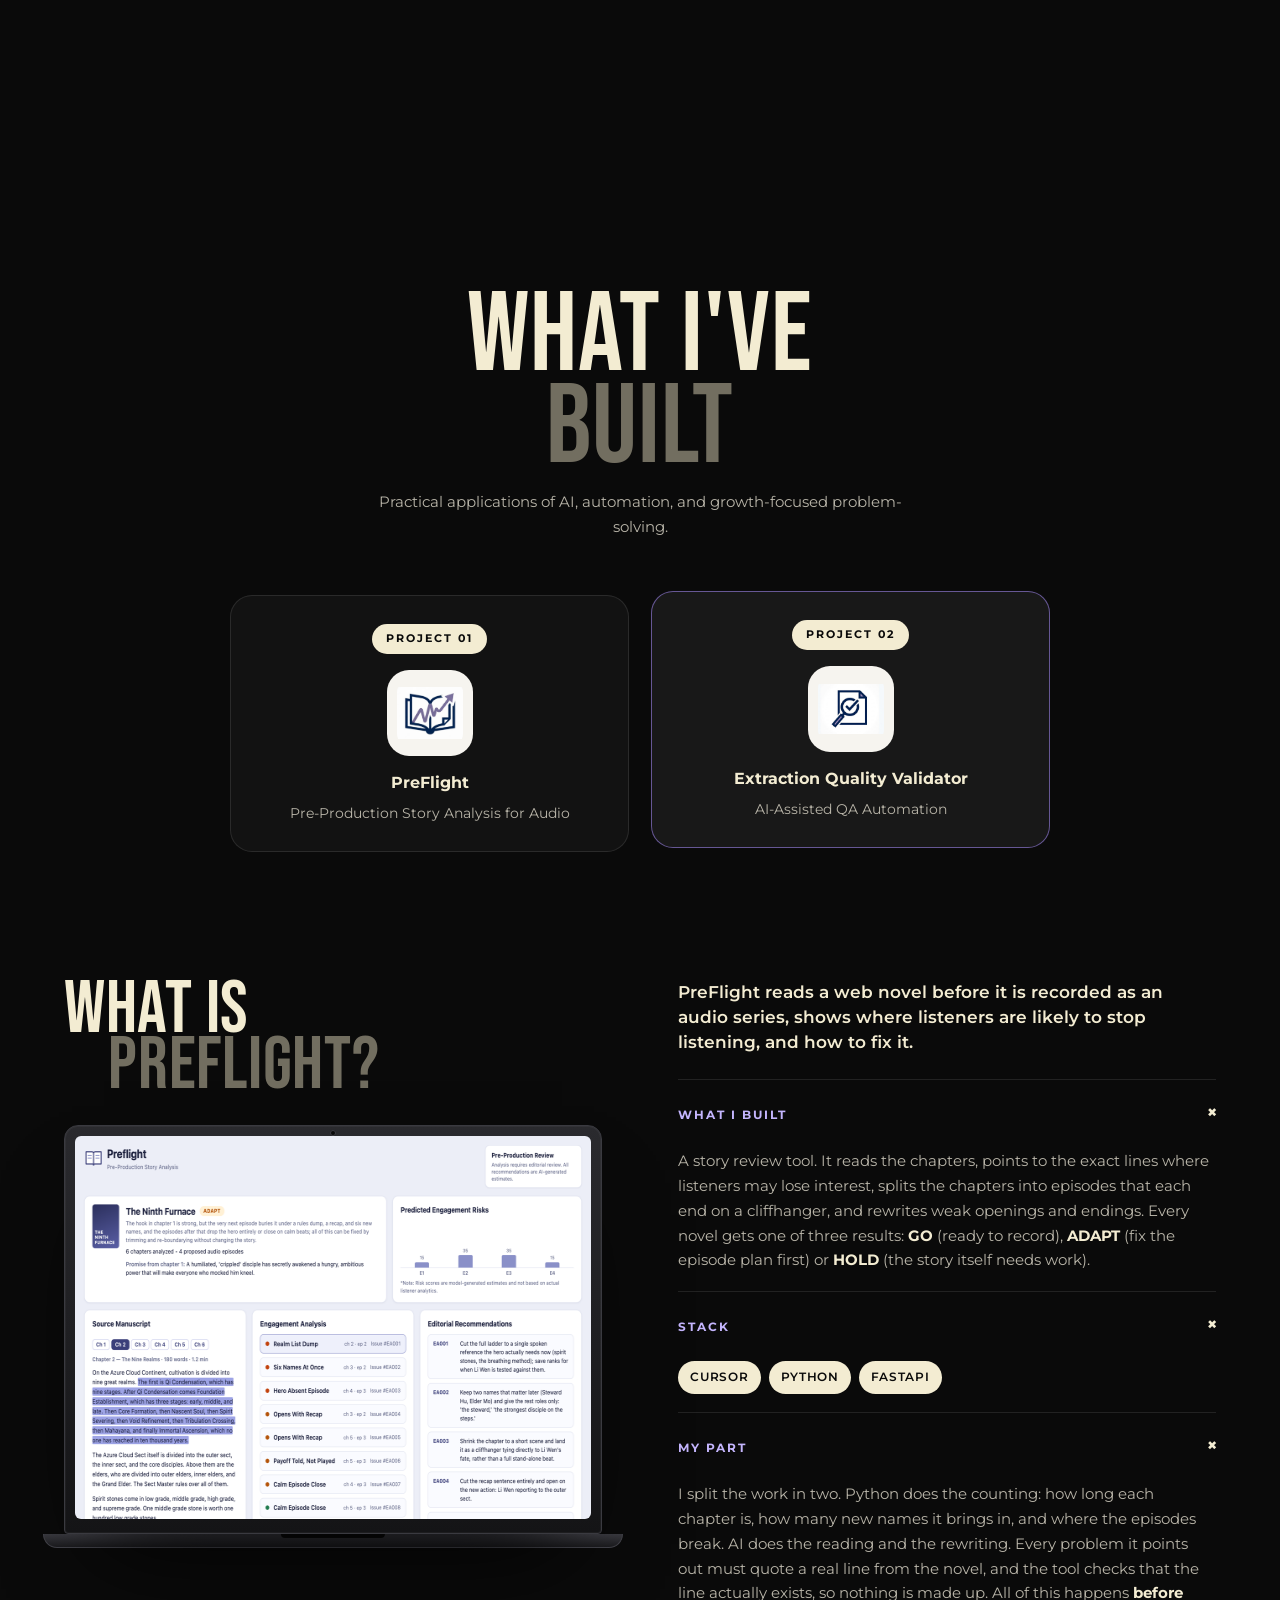
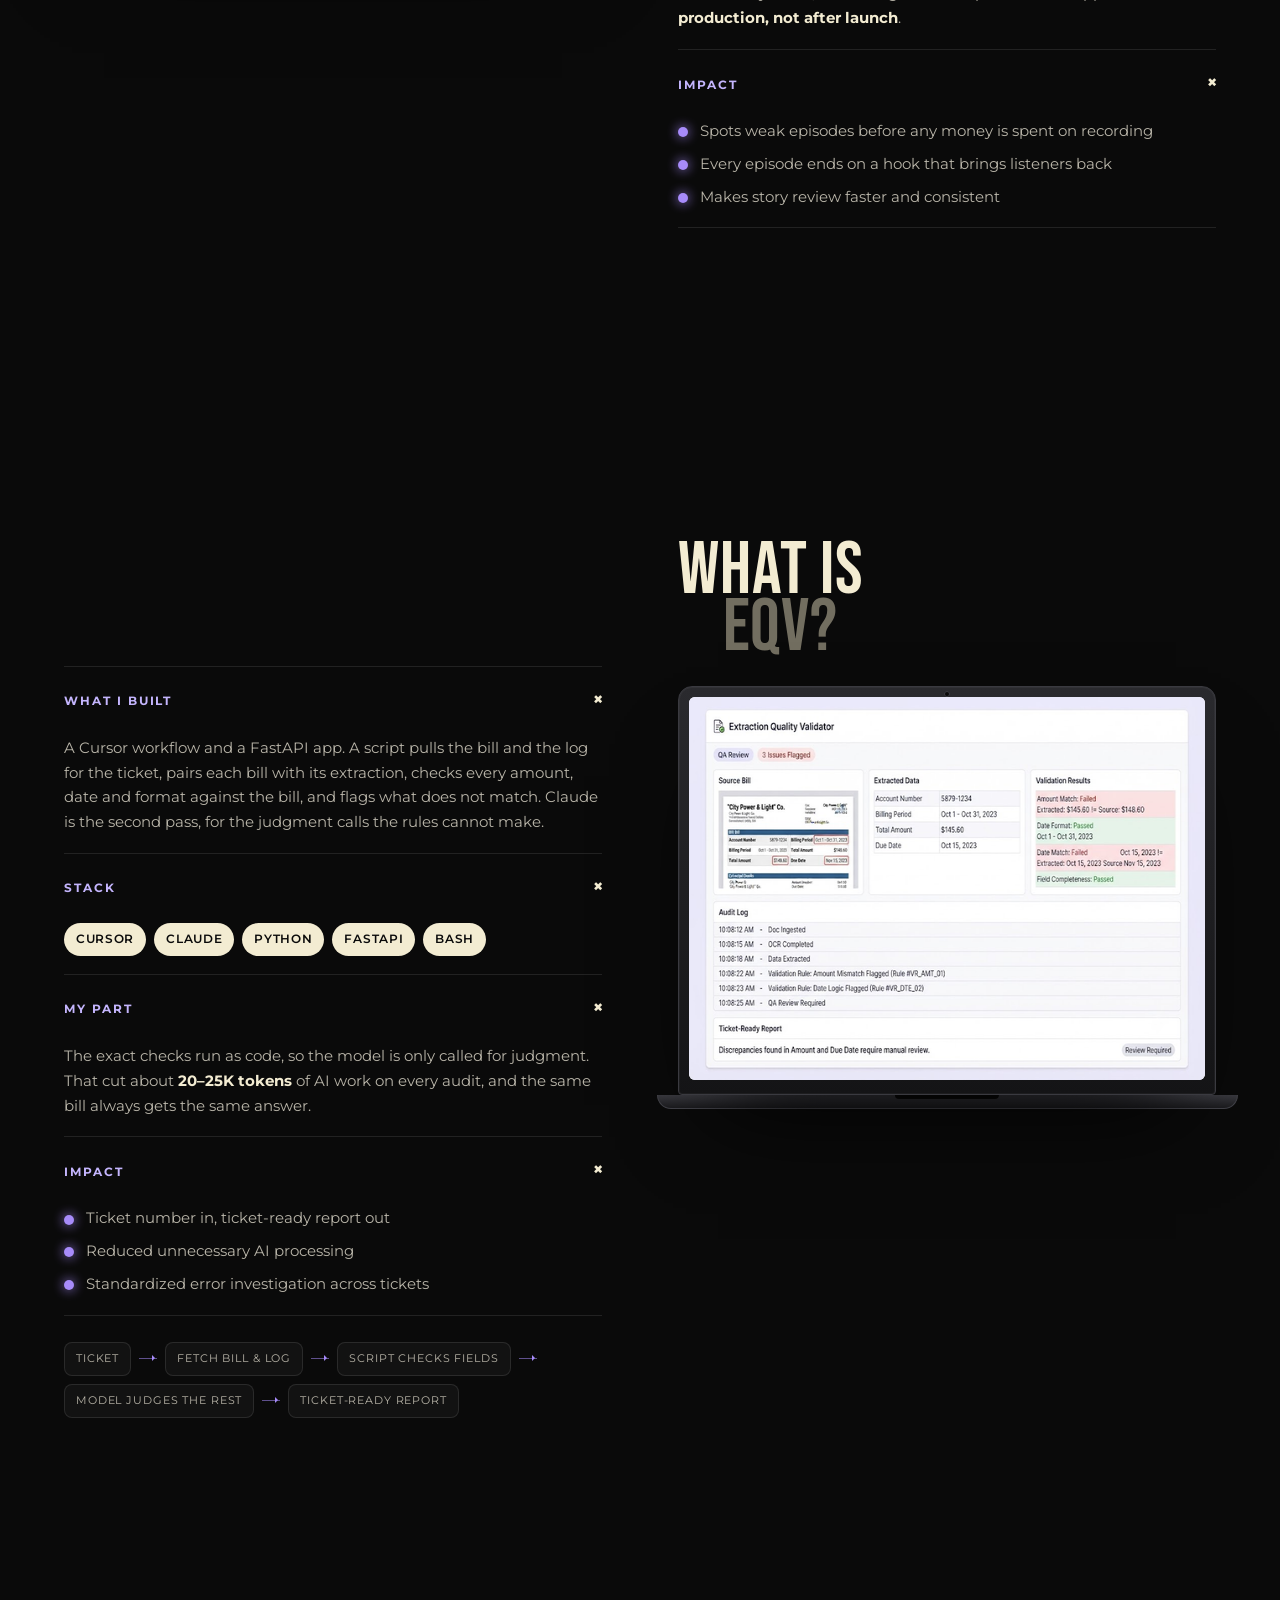
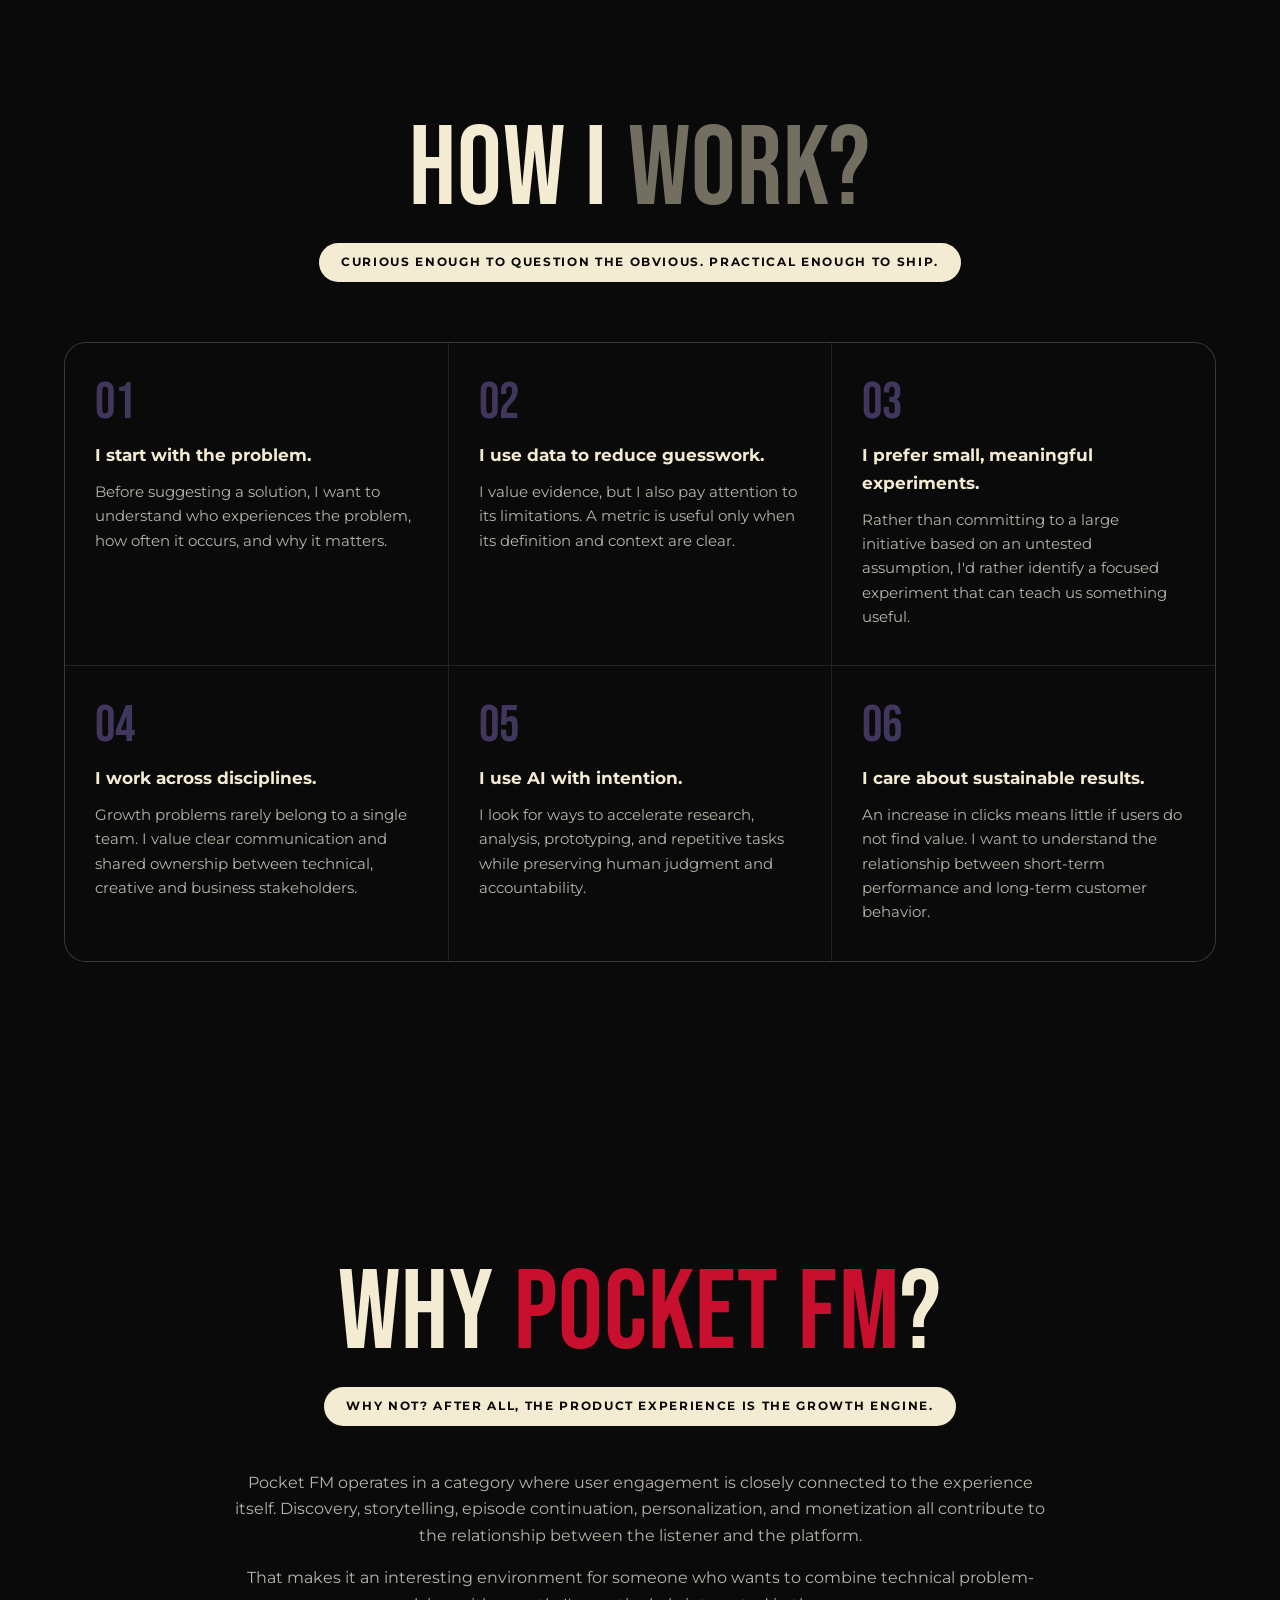
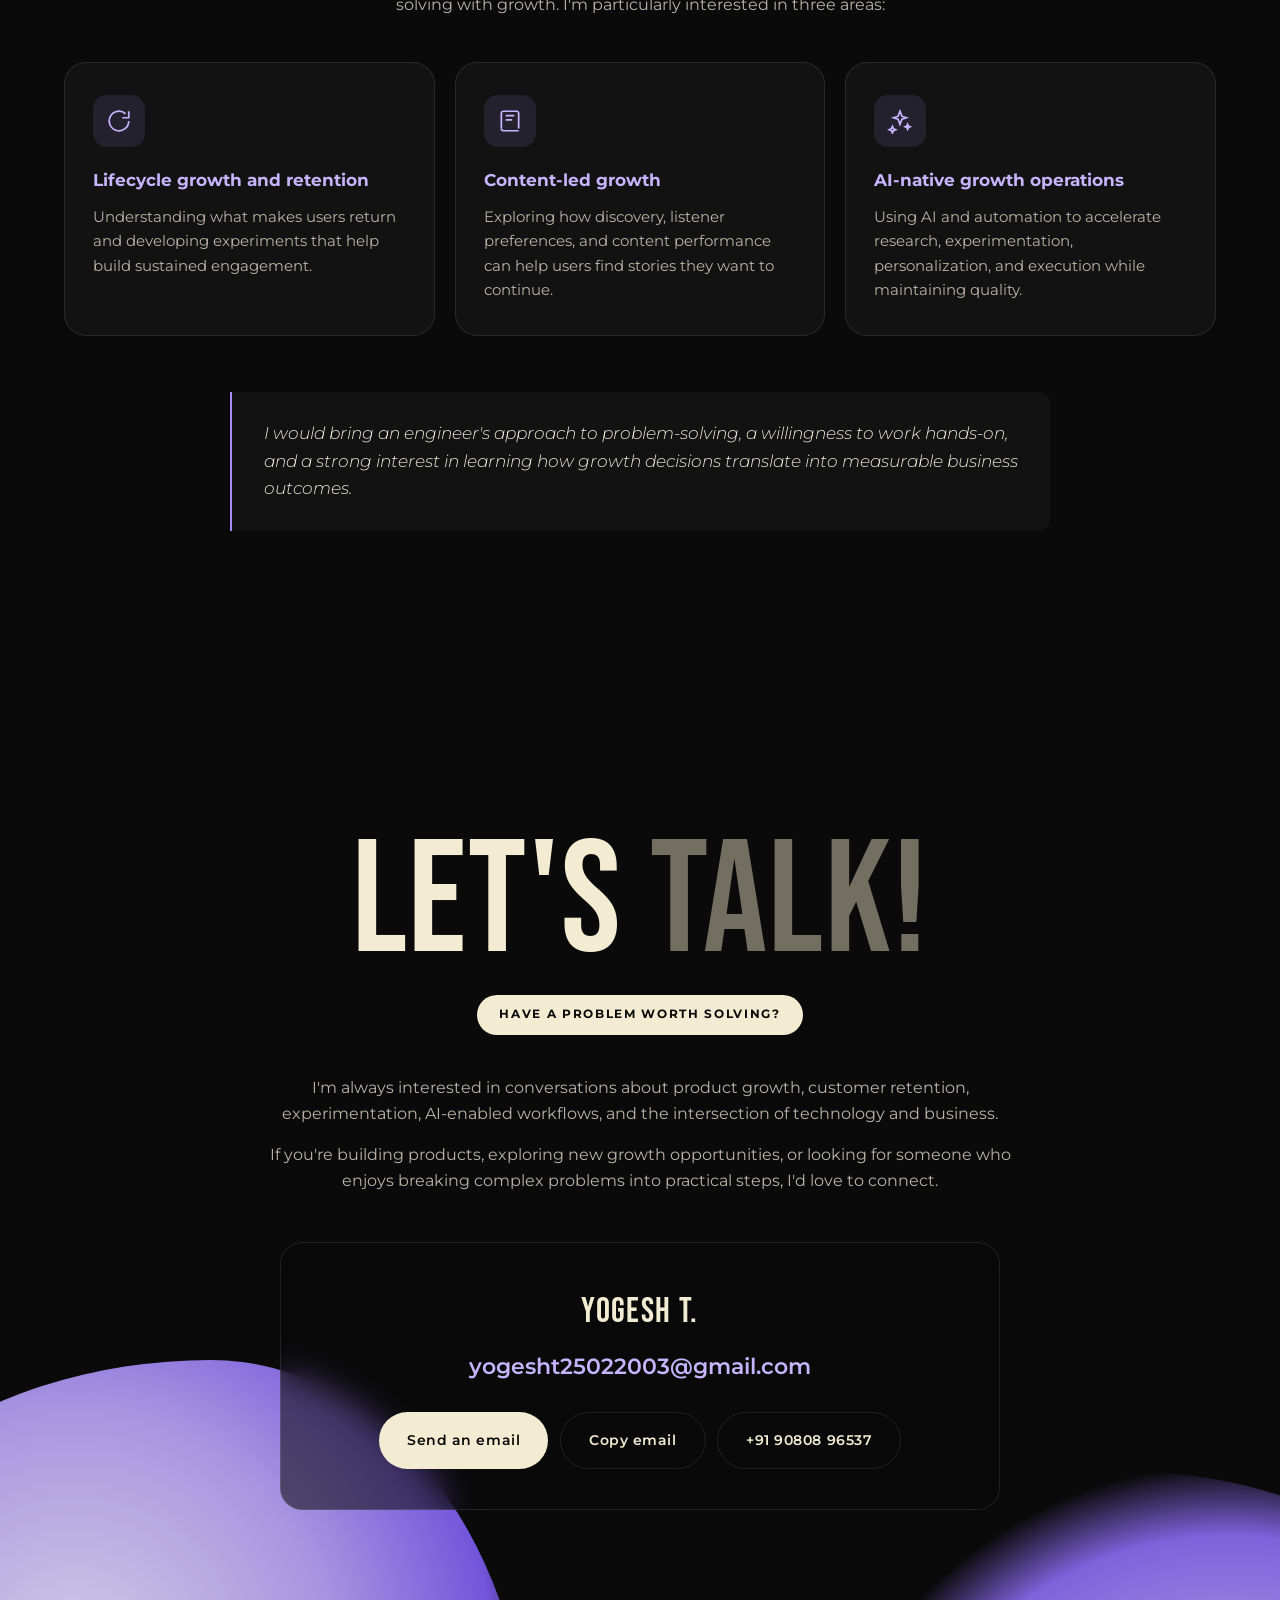
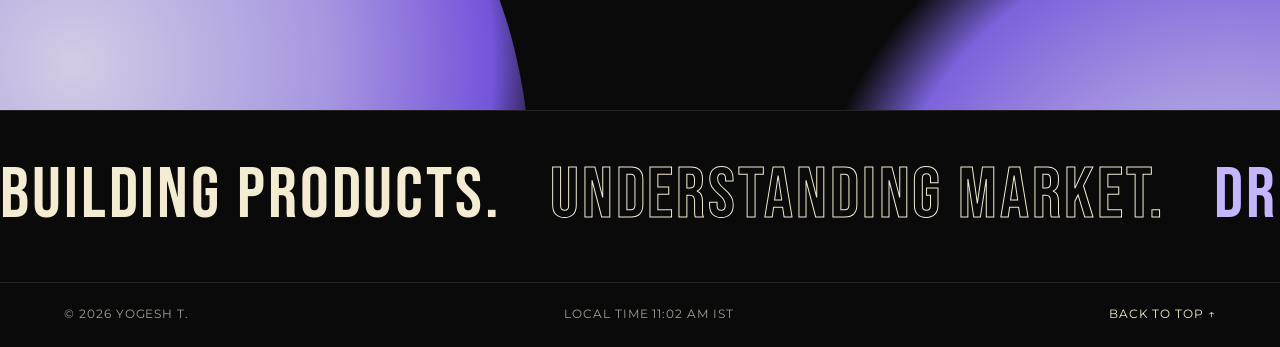
==== commit ca22418e: "Add Excel, CRM, and CLM to What I Bring" ====
--- a/index.html
+++ b/index.html
@@ -296,6 +296,7 @@
               <div><dt>Languages</dt><dd>Java, Python, SQL</dd></div>
               <div><dt>Frameworks</dt><dd>FastAPI - REST services in Python</dd></div>
               <div><dt>Data</dt><dd>MySQL - queries, audits, data validation, before/after comparisons</dd></div>
+              <div><dt>Excel</dt><dd>Basic analysis using Excel</dd></div>
               <div><dt>Automation</dt><dd>Python &amp; Bash scripting, workflow automation</dd></div>
               <div><dt>Tools</dt><dd>Git, GitHub, Jira, Eclipse, Cursor</dd></div>
               <div><dt>AI</dt><dd>Claude, ChatGPT, Cursor, Gemini</dd></div>
@@ -310,6 +311,7 @@
             <p class="skill__sub">Non-Tech Skills</p>
             <dl class="skill__rows">
               <div><dt>Growth thinking</dt><dd>Turn ideas into measurable experiments</dd></div>
+              <div><dt>CRM and CLM</dt><dd>Basic knowledge of CRM and customer lifecycle marketing</dd></div>
               <div><dt>Problem solving</dt><dd>Break ambiguous problems into actionable steps</dd></div>
               <div><dt>Execution</dt><dd>Take work from brief → build → test → refine</dd></div>
               <div><dt>Analysis</dt><dd>Identify patterns, gaps, drop-offs and opportunities</dd></div>
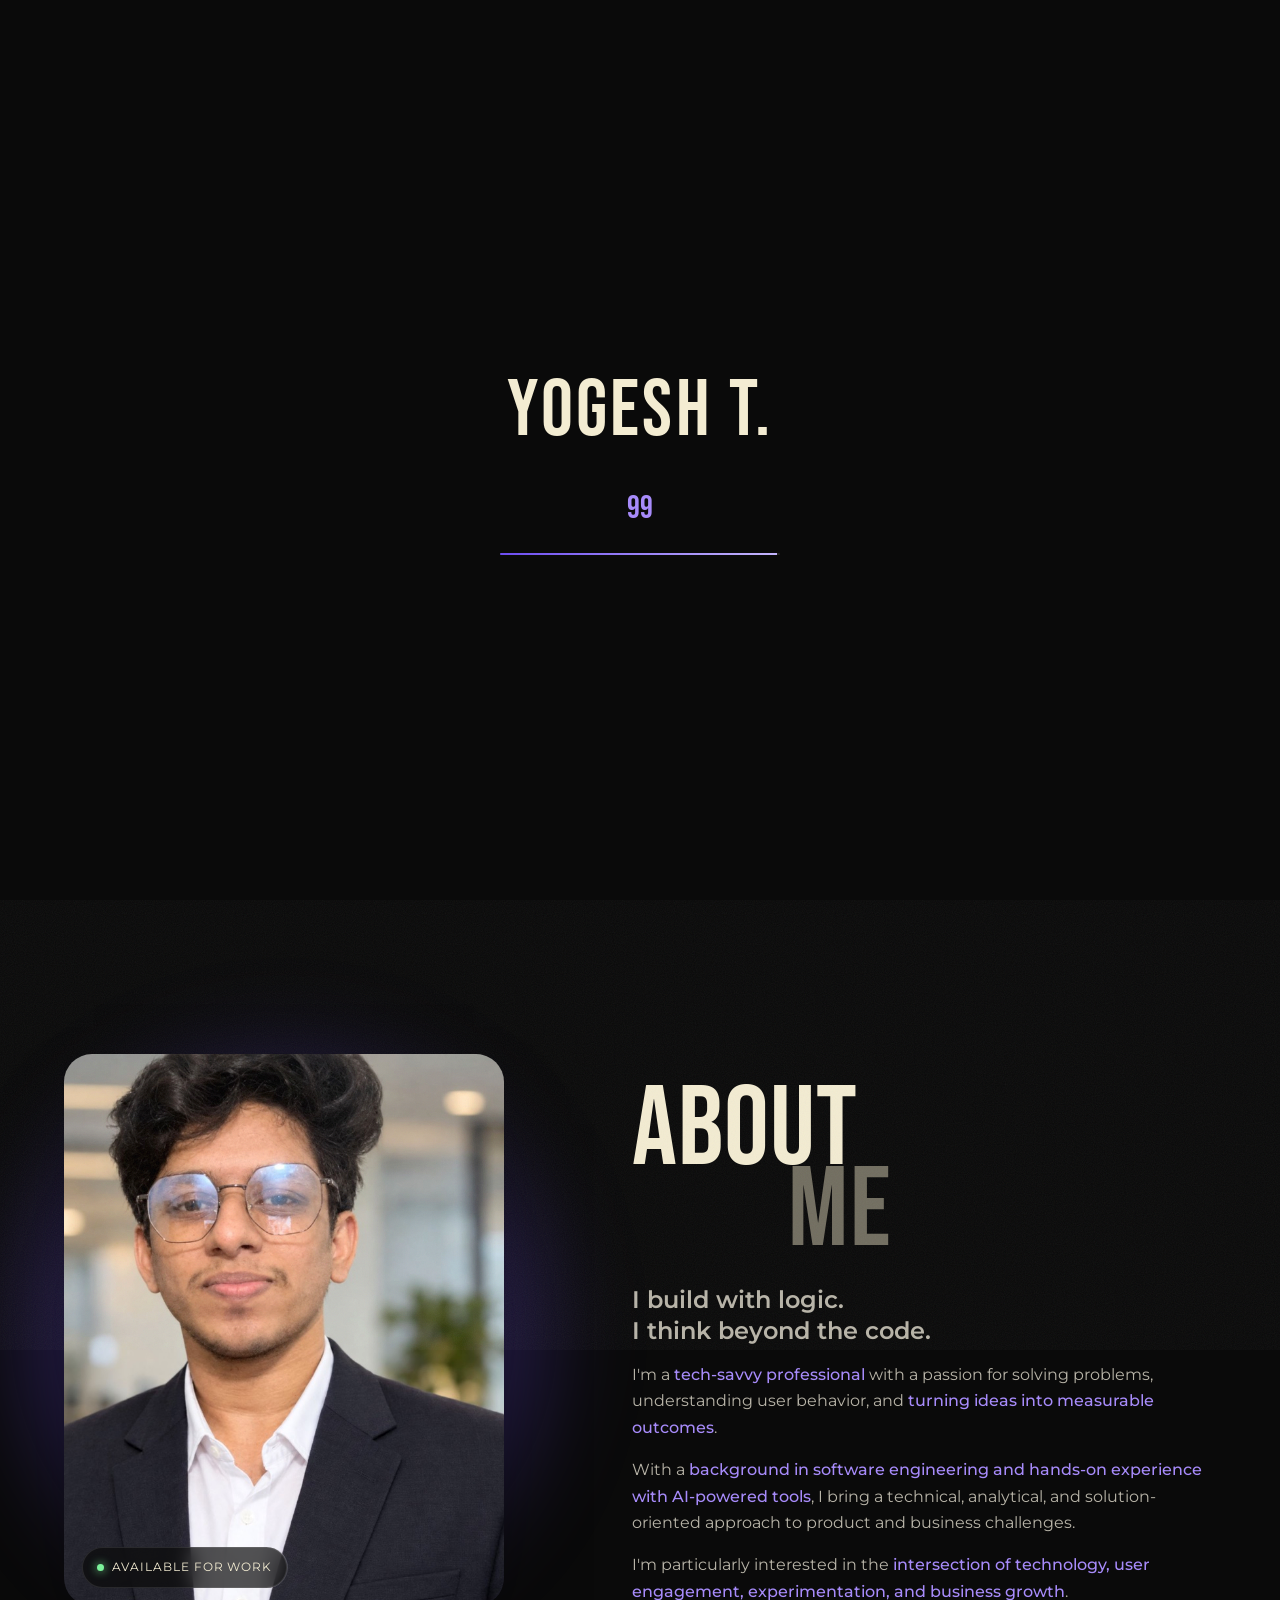
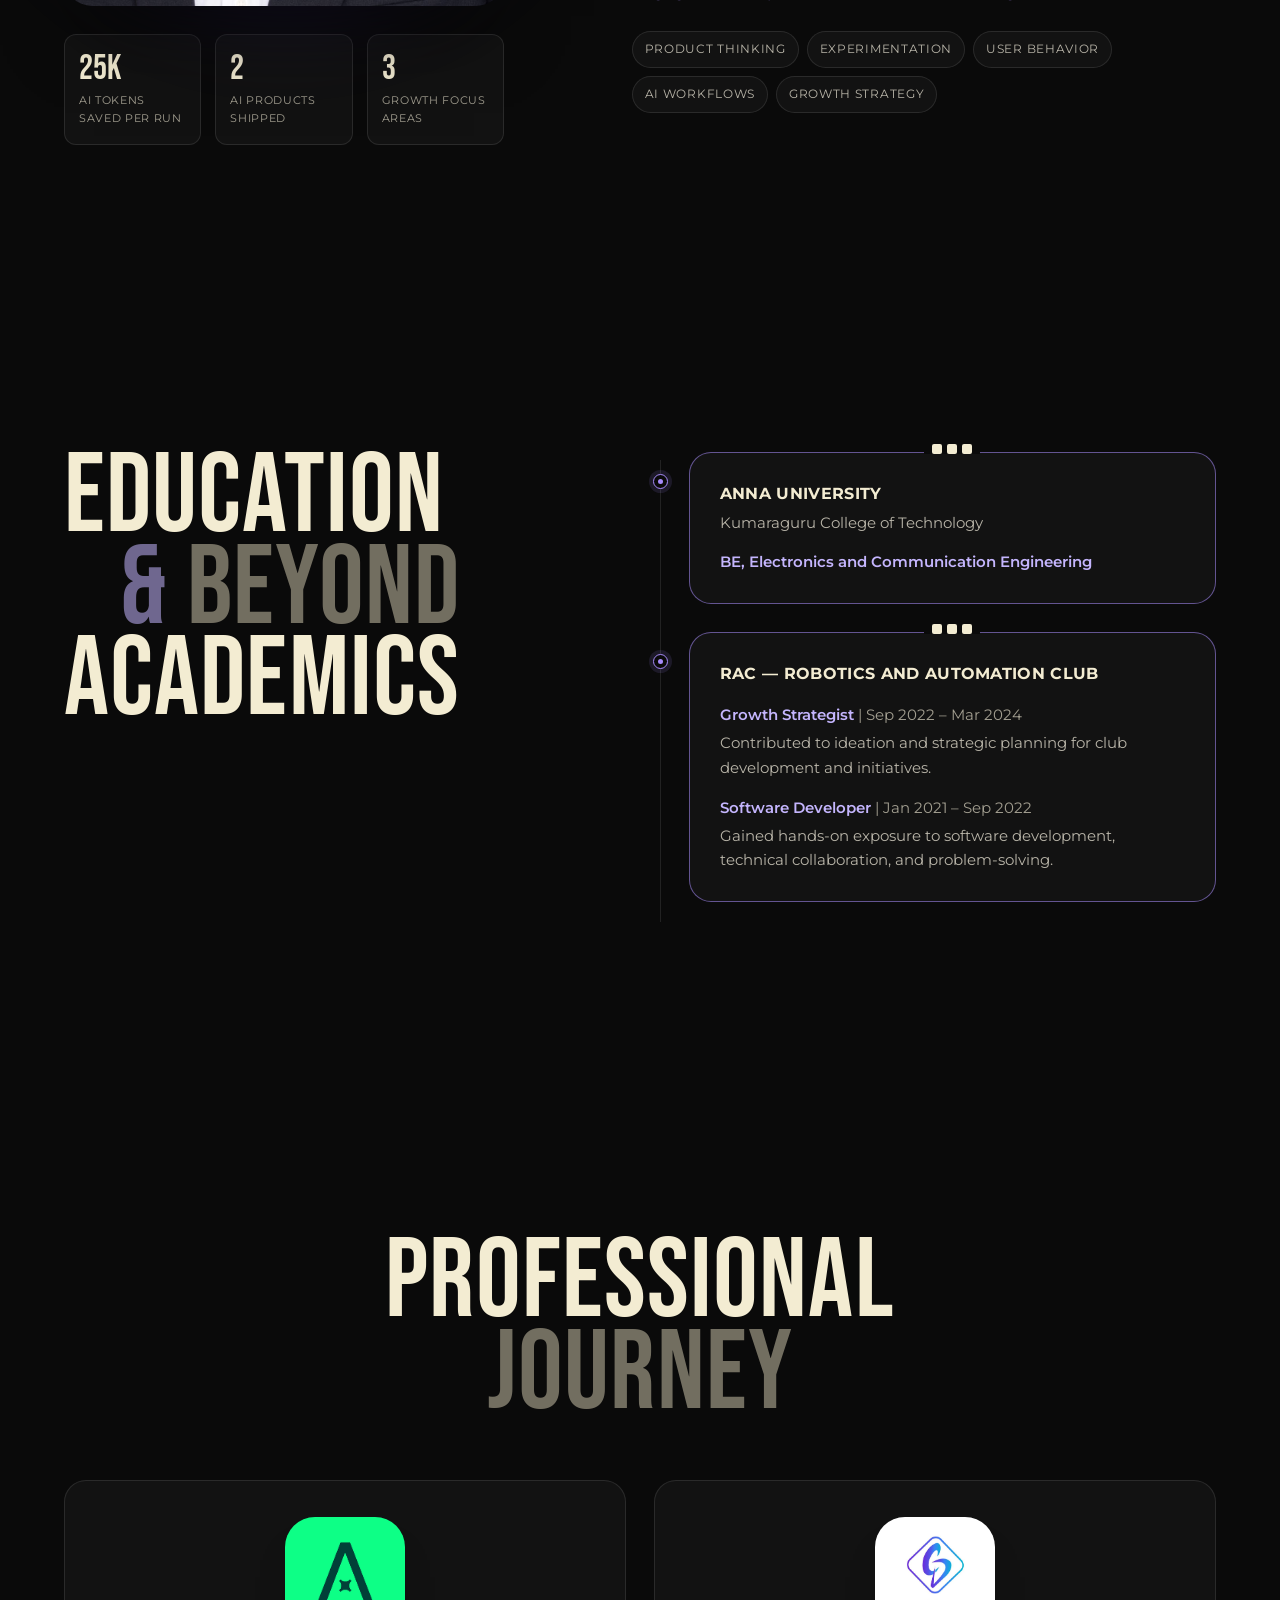
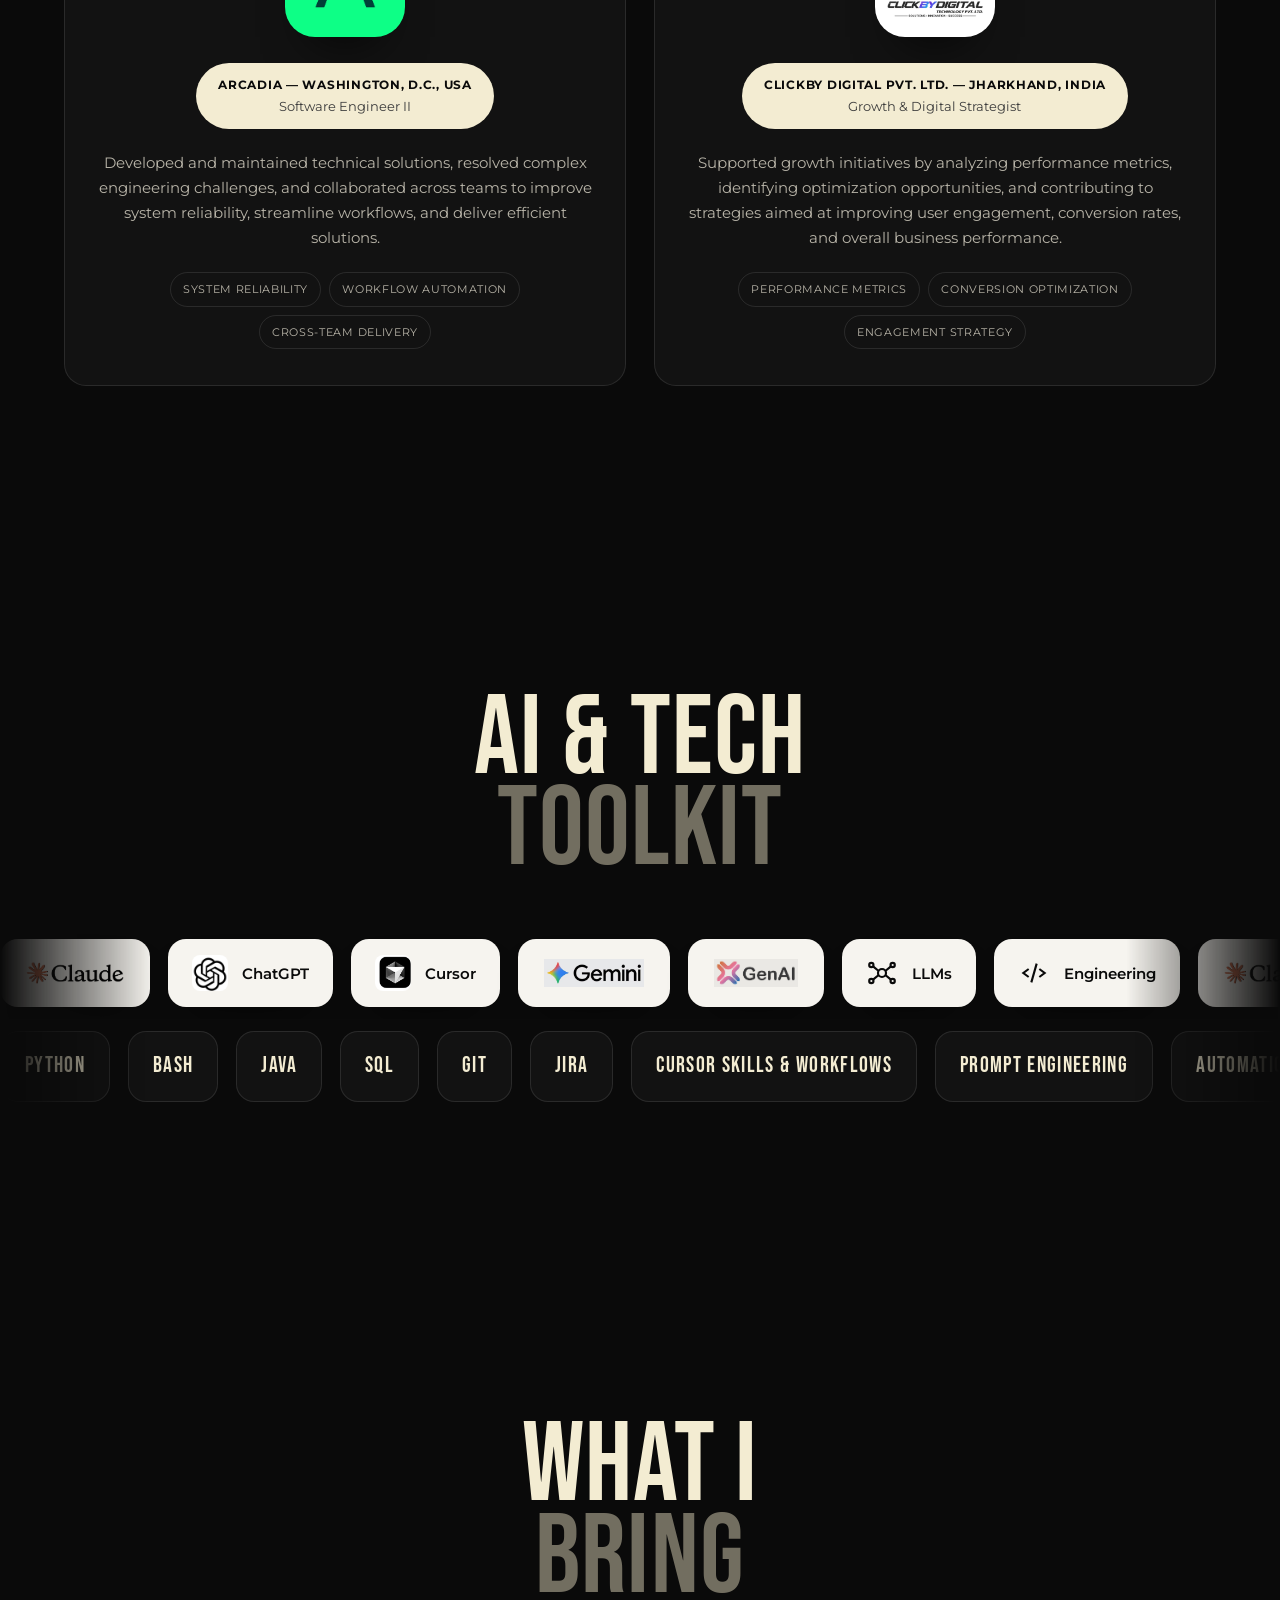
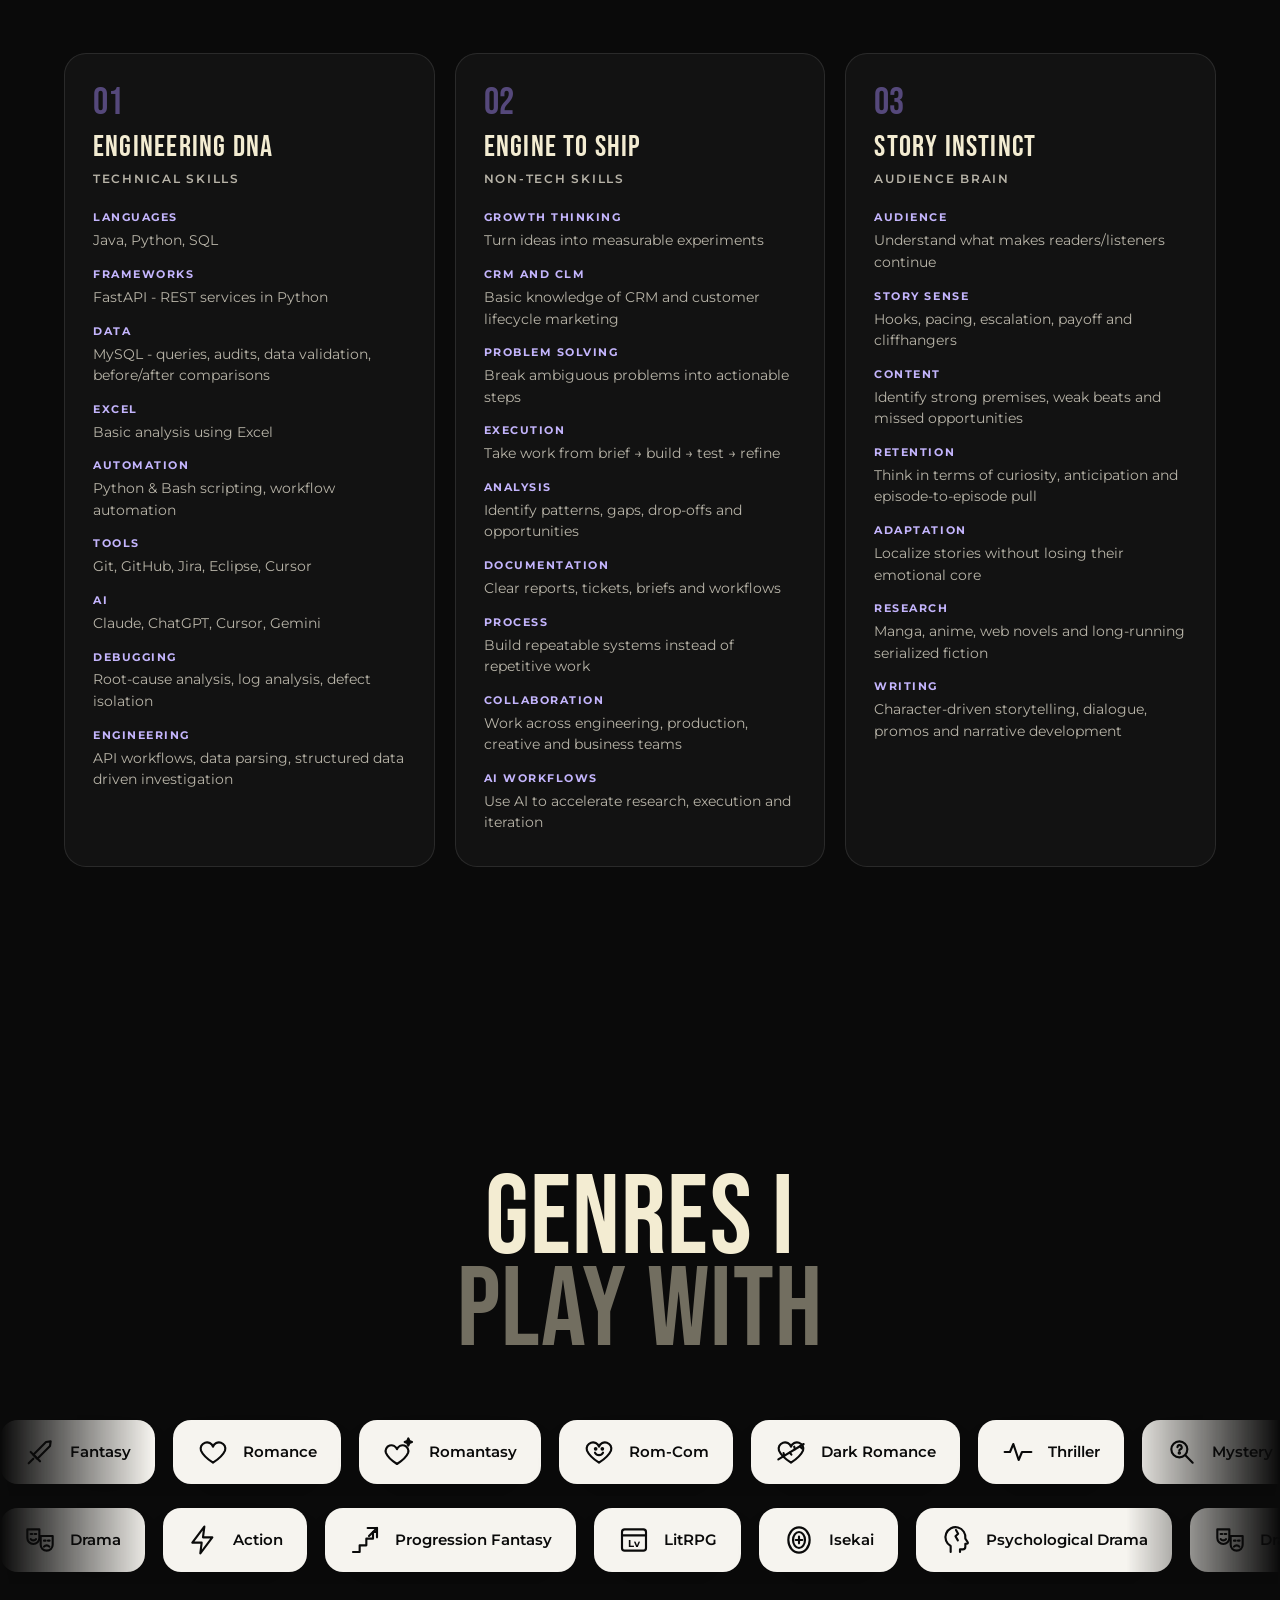
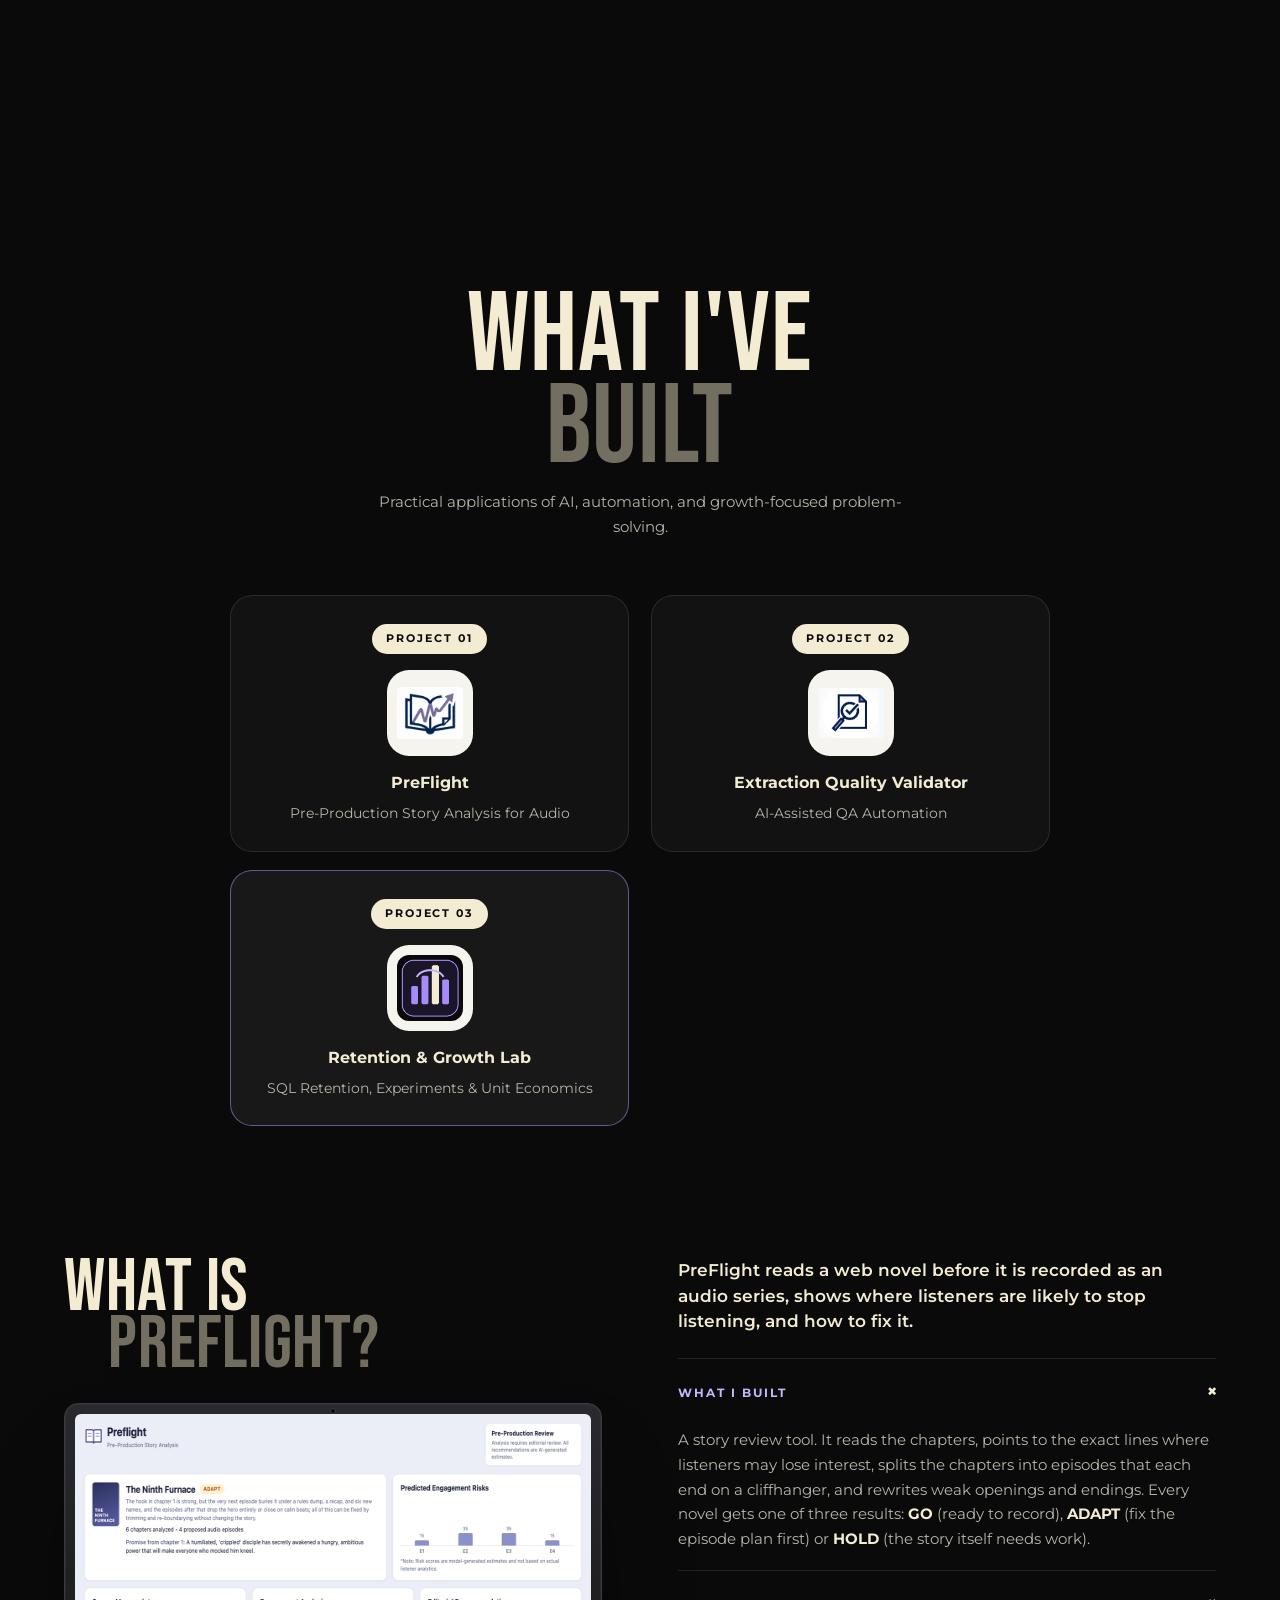
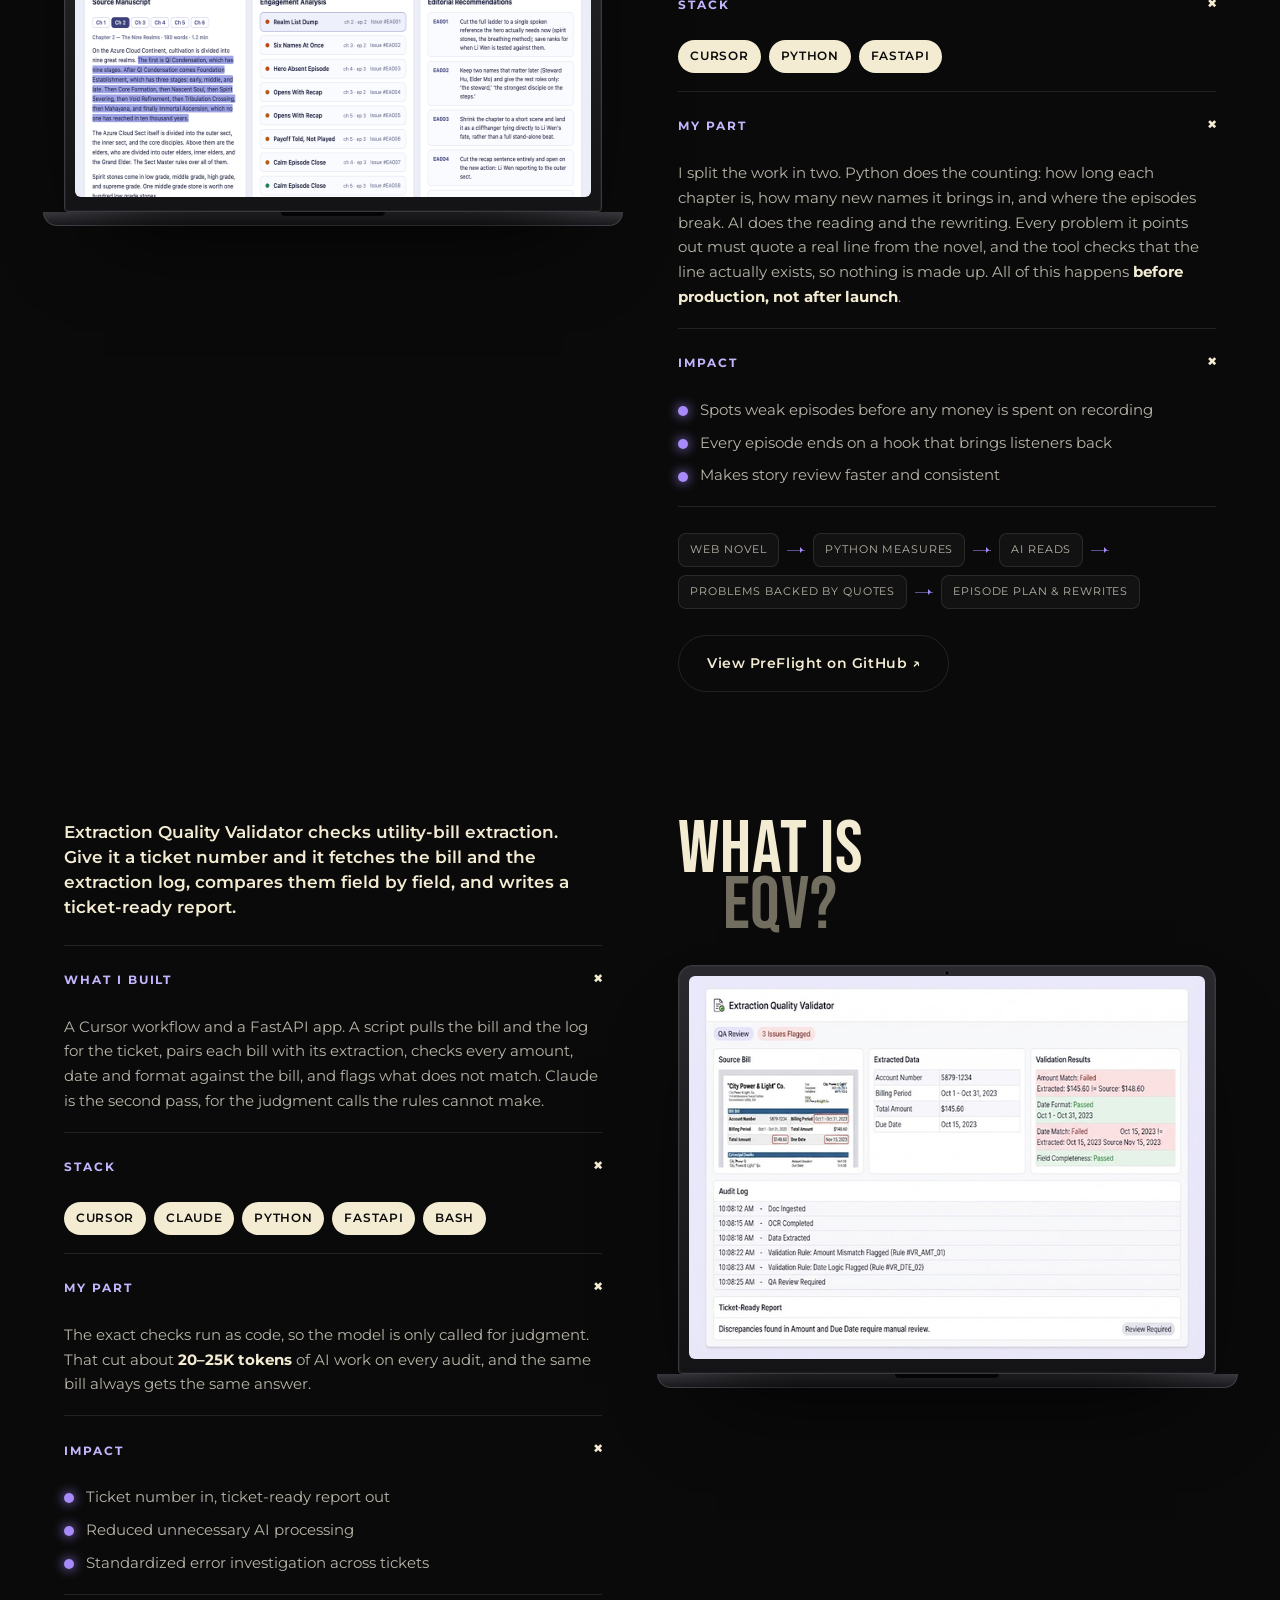
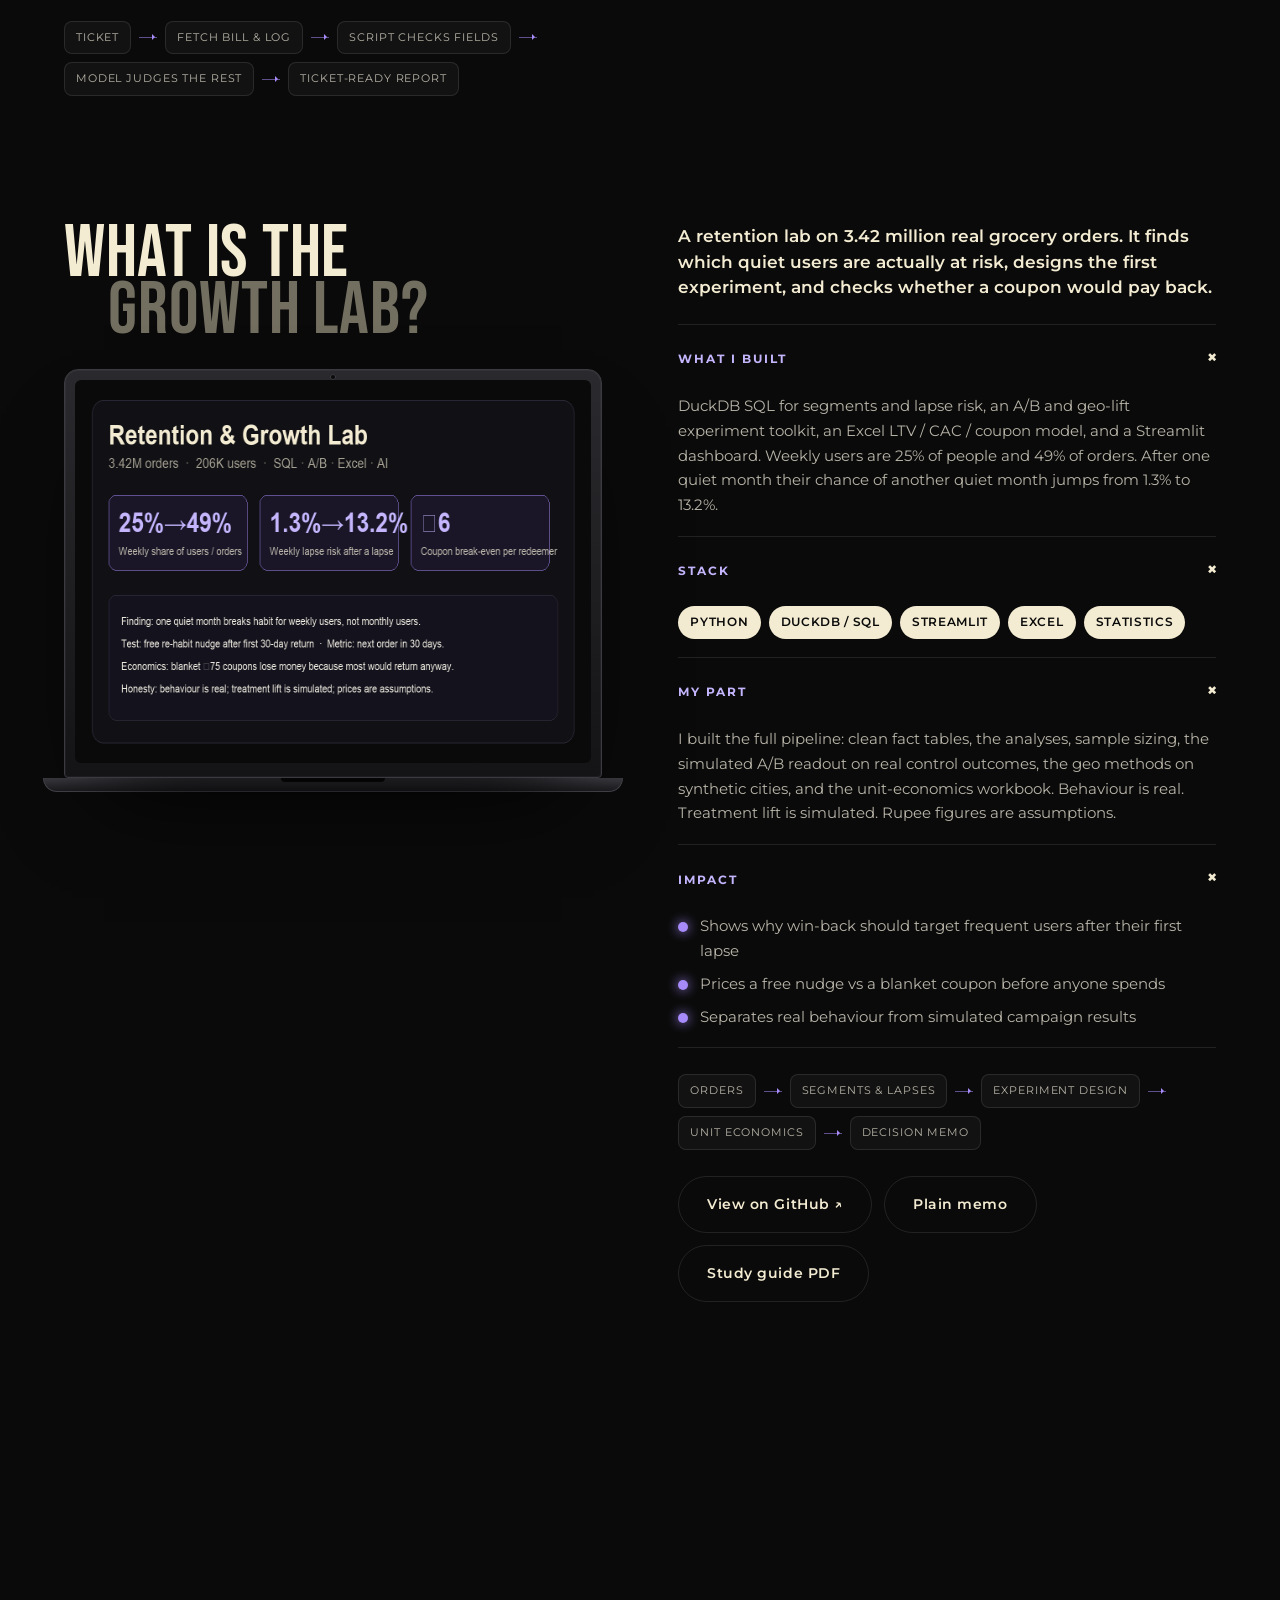
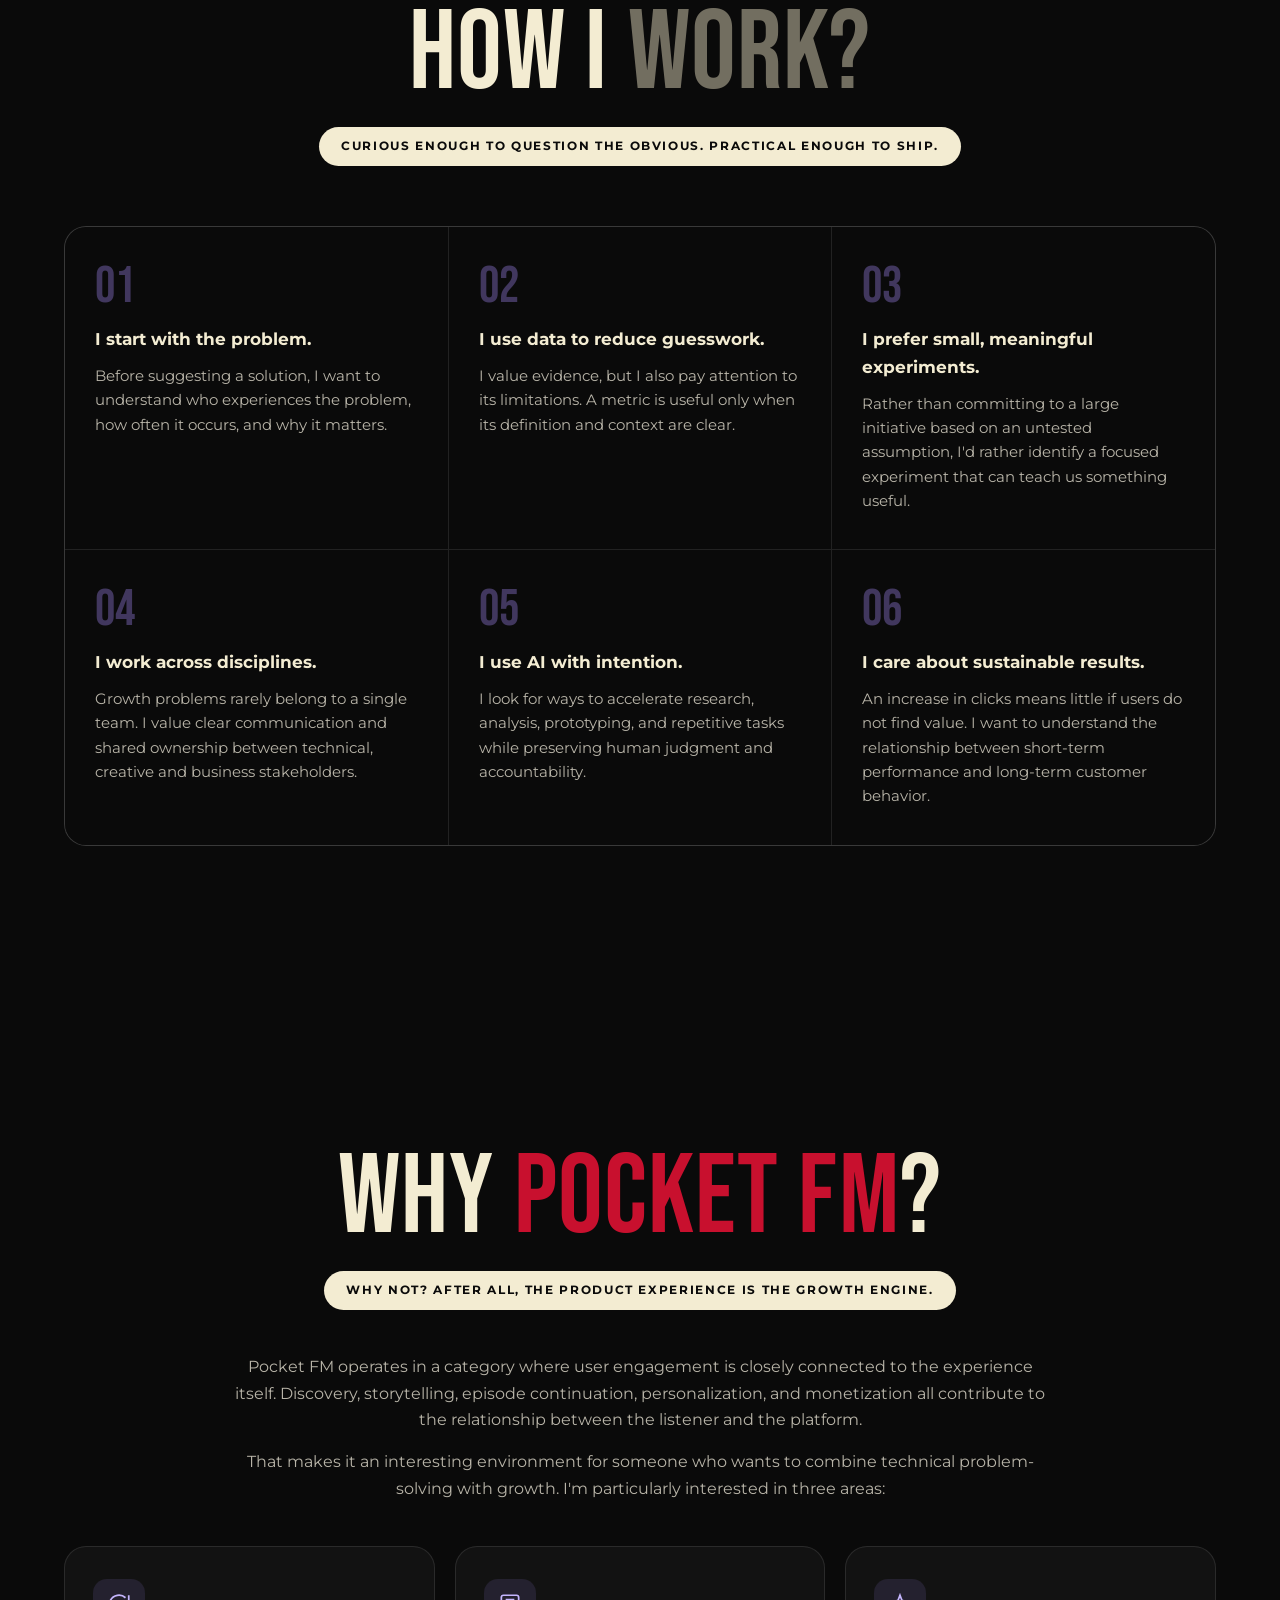
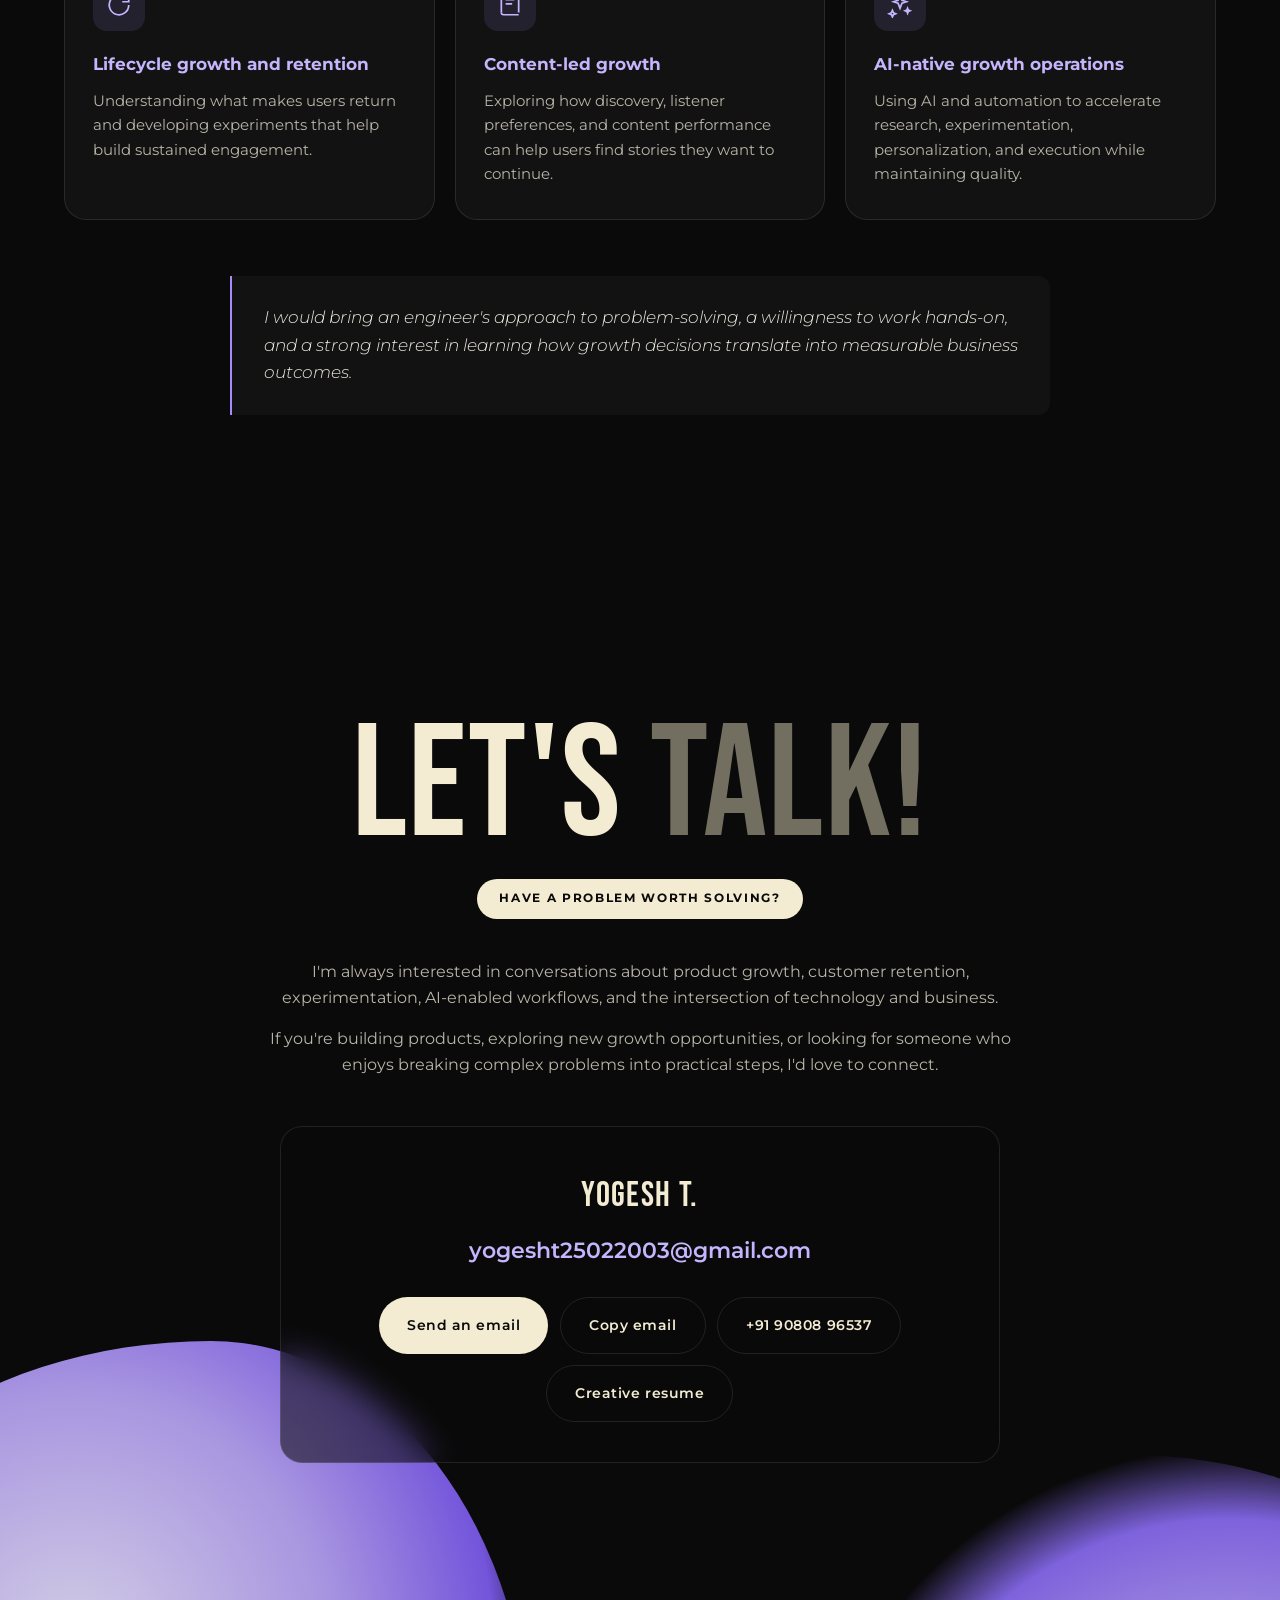
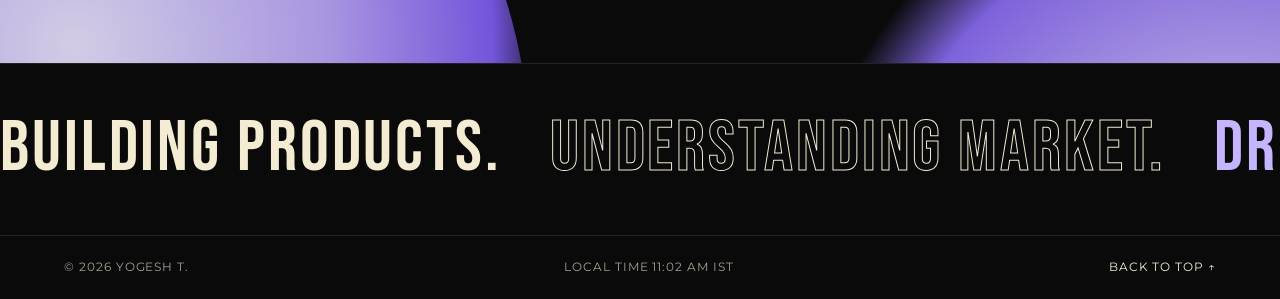
==== commit d3125290: "Add Retention & Growth Lab and creative resume link Add the retention project to selected work and k" ====
--- a/index.html
+++ b/index.html
@@ -395,6 +395,12 @@
             <strong>Extraction Quality Validator</strong>
             <span>AI-Assisted QA Automation</span>
           </button>
+          <button class="work__tab" data-project="growth" data-cursor="hover">
+            <span class="work__tab-num">Project 03</span>
+            <img src="assets/img/icon-growth.png" alt="" loading="lazy" />
+            <strong>Retention &amp; Growth Lab</strong>
+            <span>SQL Retention, Experiments &amp; Unit Economics</span>
+          </button>
         </div>
       </div>
 
@@ -499,6 +505,61 @@
           </div>
         </div>
       </article>
+
+      <!-- Project 03 -->
+      <article class="project" id="project-growth" data-project-panel="growth">
+        <div class="container project__grid">
+          <div class="project__visual reveal">
+            <h3 class="heading heading--sm">
+              <span class="heading__line">What is the</span>
+              <span class="heading__line heading__line--muted">Growth Lab?</span>
+            </h3>
+            <div class="laptop tilt" data-tilt data-cursor="view" data-lightbox="assets/img/shot-growth.png" data-lightbox-title="Retention &amp; Growth Lab">
+              <div class="laptop__screen">
+                <img src="assets/img/shot-growth.png" alt="Retention and Growth Lab summary board" width="615" height="383" loading="lazy" />
+              </div>
+              <div class="laptop__base"></div>
+            </div>
+          </div>
+
+          <div class="project__copy">
+            <p class="project__intro reveal">A retention lab on 3.42 million real grocery orders. It finds which quiet users are actually at risk, designs the first experiment, and checks whether a coupon would pay back.</p>
+
+            <div class="accordion reveal" data-delay="100">
+              <details open>
+                <summary data-cursor="hover">What I built</summary>
+                <p>DuckDB SQL for segments and lapse risk, an A/B and geo-lift experiment toolkit, an Excel LTV / CAC / coupon model, and a Streamlit dashboard. Weekly users are 25% of people and 49% of orders. After one quiet month their chance of another quiet month jumps from 1.3% to 13.2%.</p>
+              </details>
+              <details open>
+                <summary data-cursor="hover">Stack</summary>
+                <ul class="stack"><li>Python</li><li>DuckDB / SQL</li><li>Streamlit</li><li>Excel</li><li>Statistics</li></ul>
+              </details>
+              <details open>
+                <summary data-cursor="hover">My part</summary>
+                <p>I built the full pipeline: clean fact tables, the analyses, sample sizing, the simulated A/B readout on real control outcomes, the geo methods on synthetic cities, and the unit-economics workbook. Behaviour is real. Treatment lift is simulated. Rupee figures are assumptions.</p>
+              </details>
+              <details open>
+                <summary data-cursor="hover">Impact</summary>
+                <ul class="impact">
+                  <li>Shows why win-back should target frequent users after their first lapse</li>
+                  <li>Prices a free nudge vs a blanket coupon before anyone spends</li>
+                  <li>Separates real behaviour from simulated campaign results</li>
+                </ul>
+              </details>
+            </div>
+
+            <div class="project__flow reveal" data-delay="200" aria-label="Pipeline">
+              <span>Orders</span><i></i><span>Segments &amp; lapses</span><i></i><span>Experiment design</span><i></i><span>Unit economics</span><i></i><span>Decision memo</span>
+            </div>
+
+            <div class="project__links reveal" data-delay="260">
+              <a class="btn btn--ghost magnetic" href="https://github.com/yogesh-labs108/retention-growth-lab" target="_blank" rel="noopener" data-cursor="hover"><span>View on GitHub ↗</span></a>
+              <a class="btn btn--ghost magnetic" href="https://github.com/yogesh-labs108/retention-growth-lab/blob/main/docs/memo-plain.md" target="_blank" rel="noopener" data-cursor="hover"><span>Plain memo</span></a>
+              <a class="btn btn--ghost magnetic" href="https://github.com/yogesh-labs108/retention-growth-lab/blob/main/Yogesh_Retention_Growth_Lab_Study_Guide.pdf" target="_blank" rel="noopener" data-cursor="hover"><span>Study guide PDF</span></a>
+            </div>
+          </div>
+        </div>
+      </article>
     </section>
 
     <!-- ===================== PROCESS ===================== -->
@@ -604,6 +665,7 @@
             <a class="btn btn--primary magnetic" href="mailto:yogesht25022003@gmail.com?subject=Let%27s%20talk%20growth" data-cursor="hover"><span>Send an email</span></a>
             <button class="btn btn--ghost magnetic" id="copyEmail" data-copy="yogesht25022003@gmail.com" data-cursor="hover"><span>Copy email</span></button>
             <a class="btn btn--ghost magnetic" href="tel:+919080896537" data-cursor="hover"><span>+91 90808 96537</span></a>
+            <a class="btn btn--ghost magnetic" href="resume.html" data-cursor="hover"><span>Creative resume</span></a>
           </div>
         </div>
       </div>
